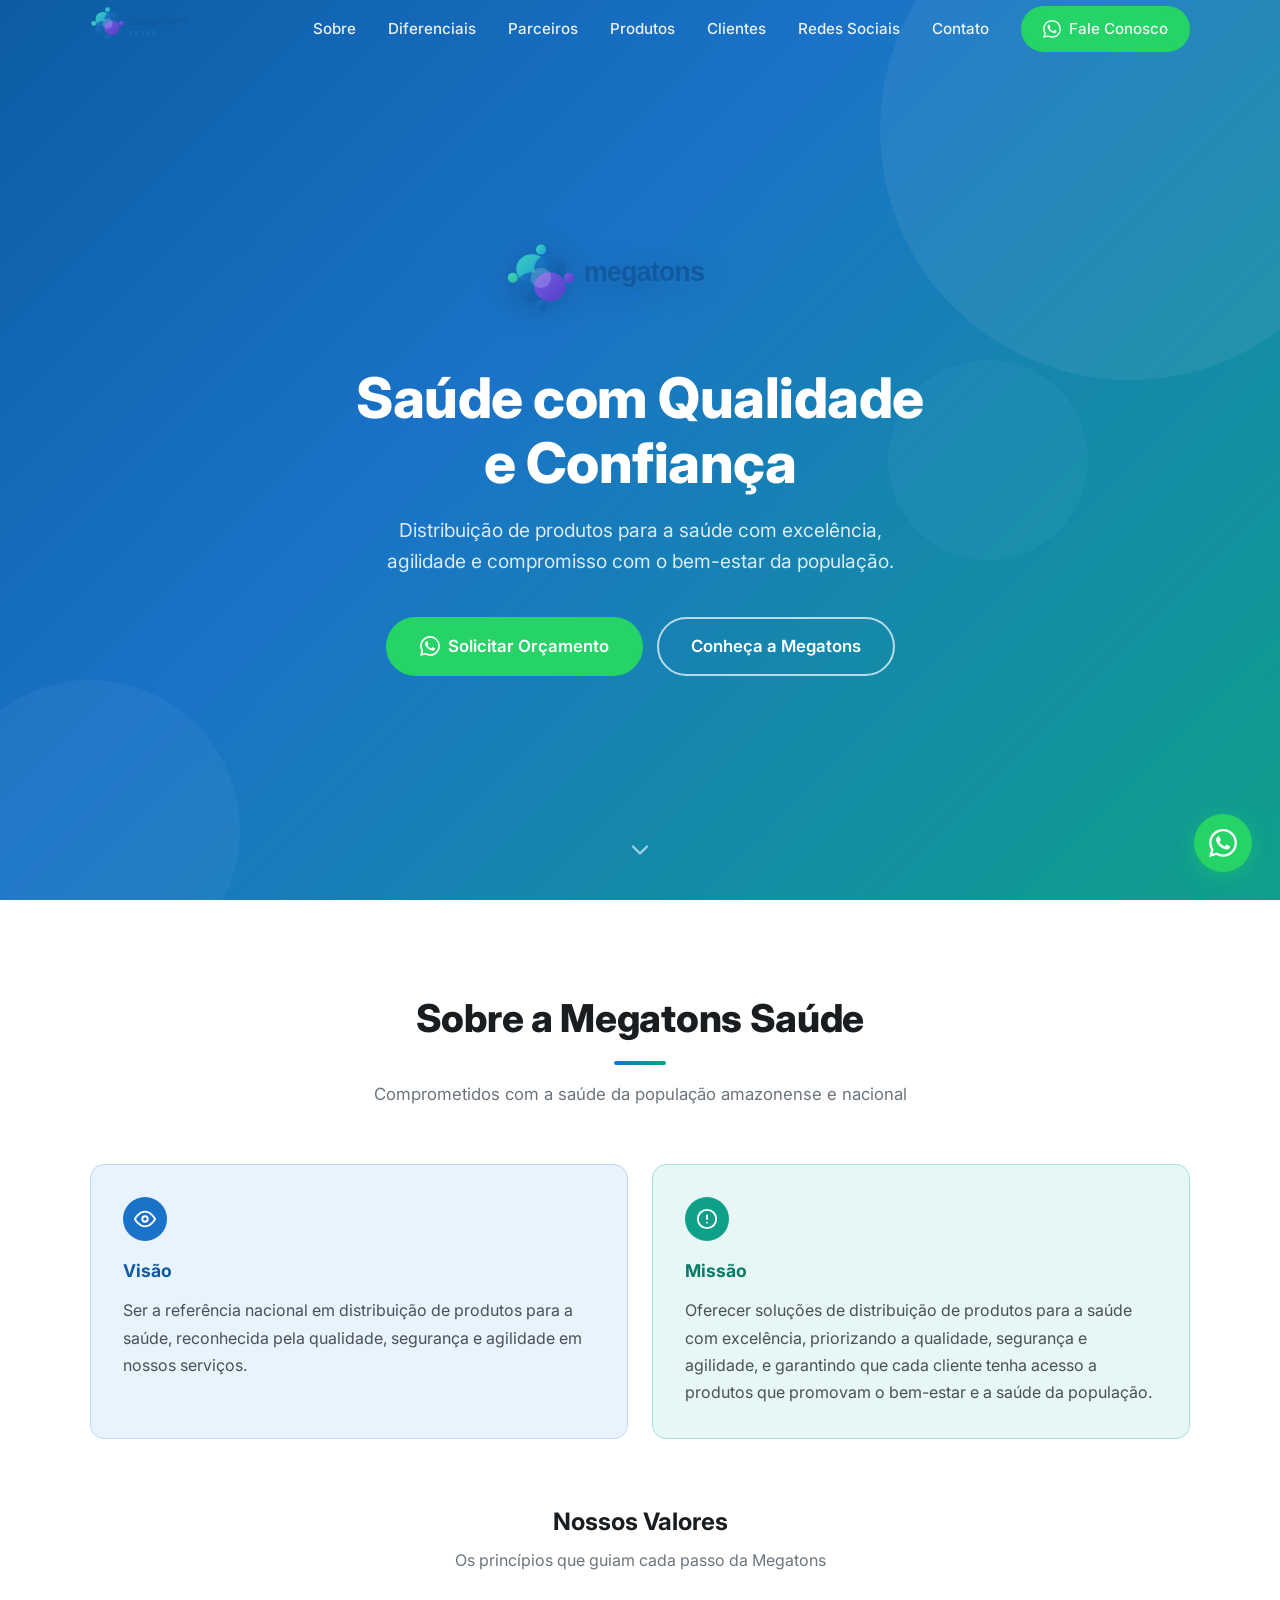
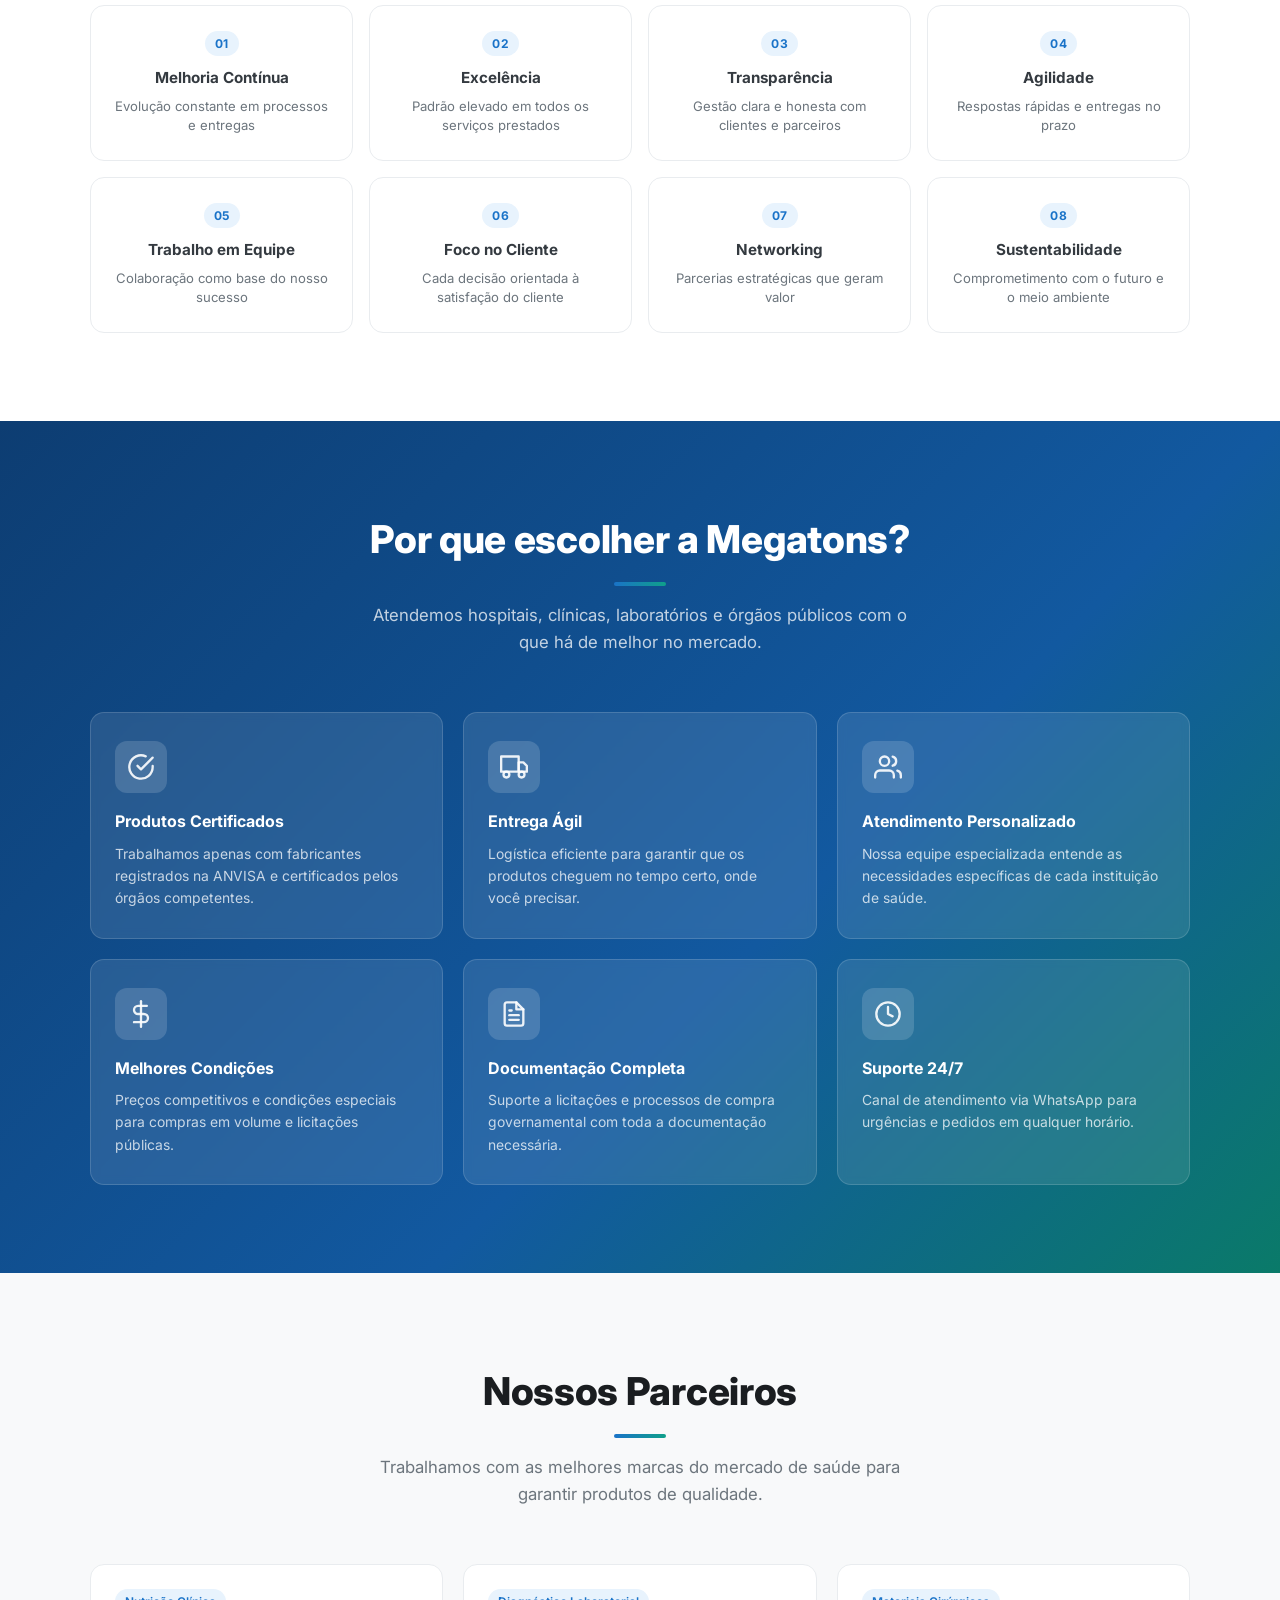
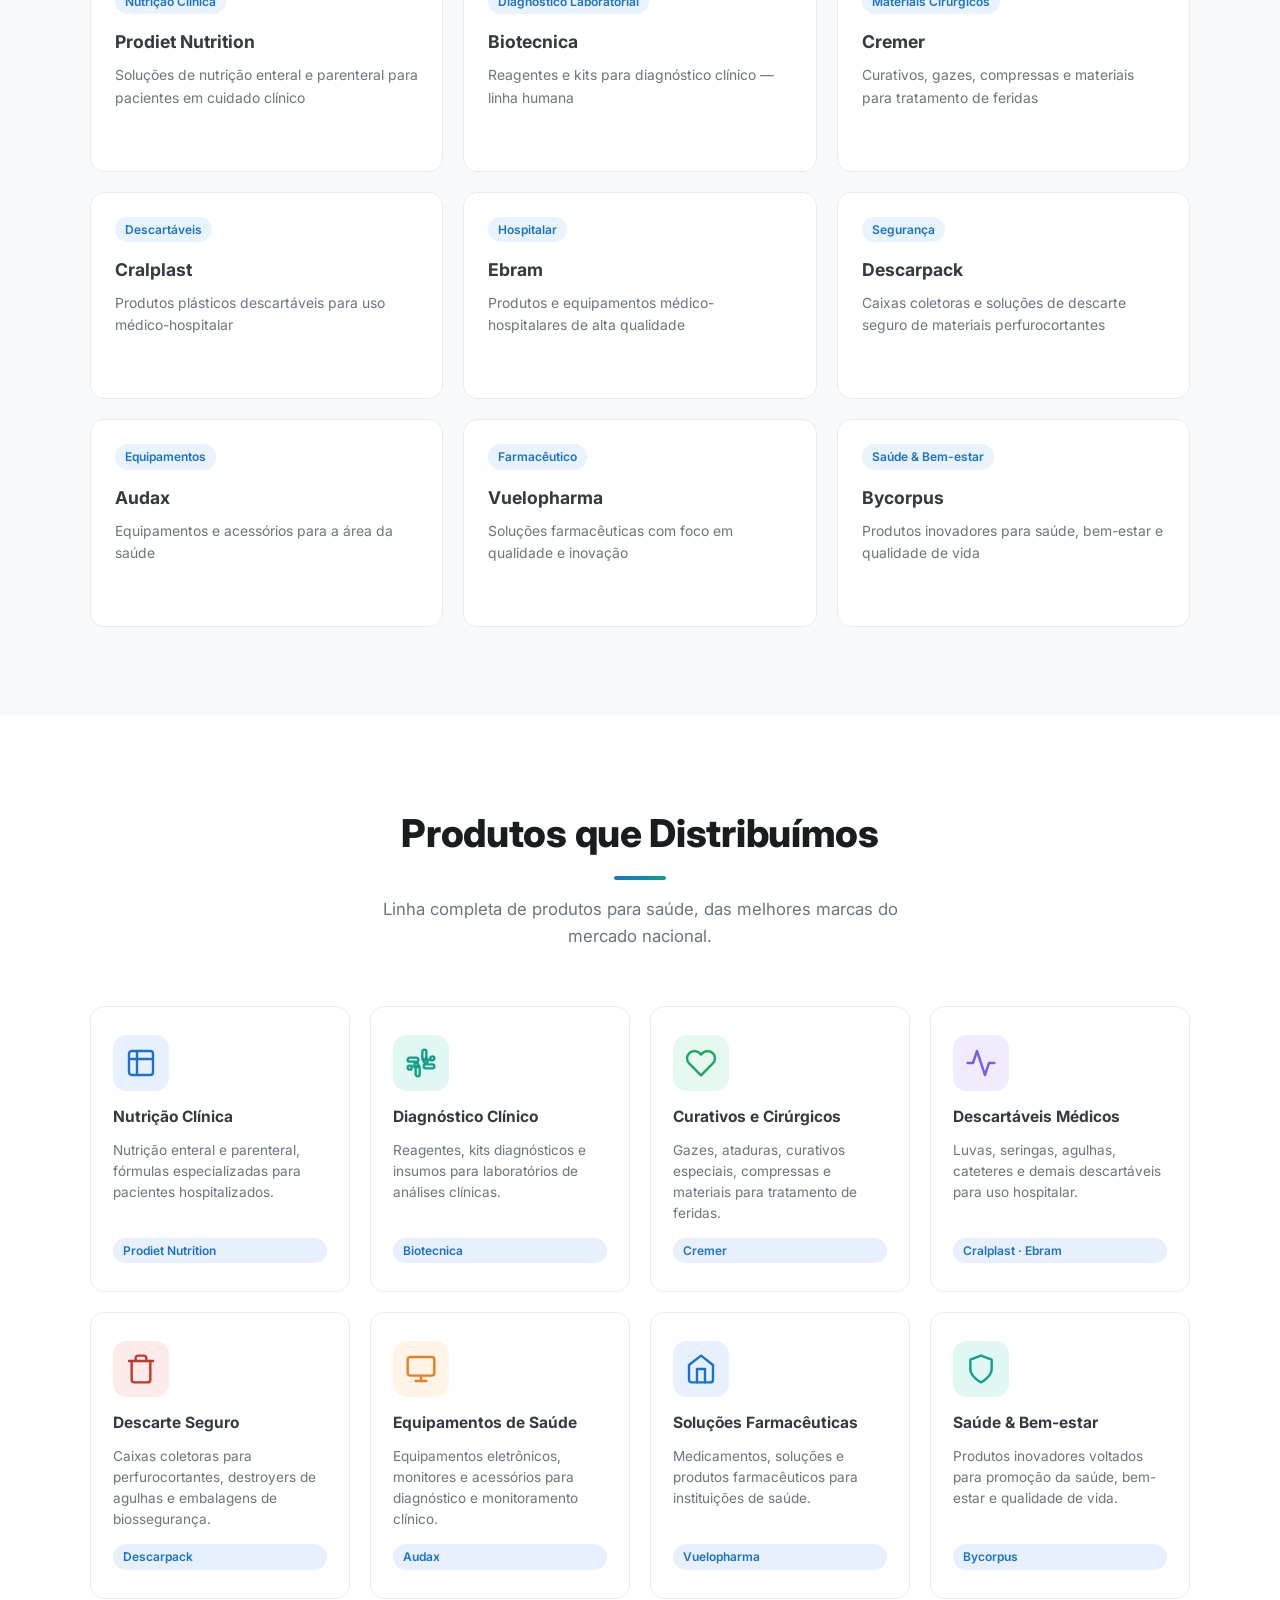
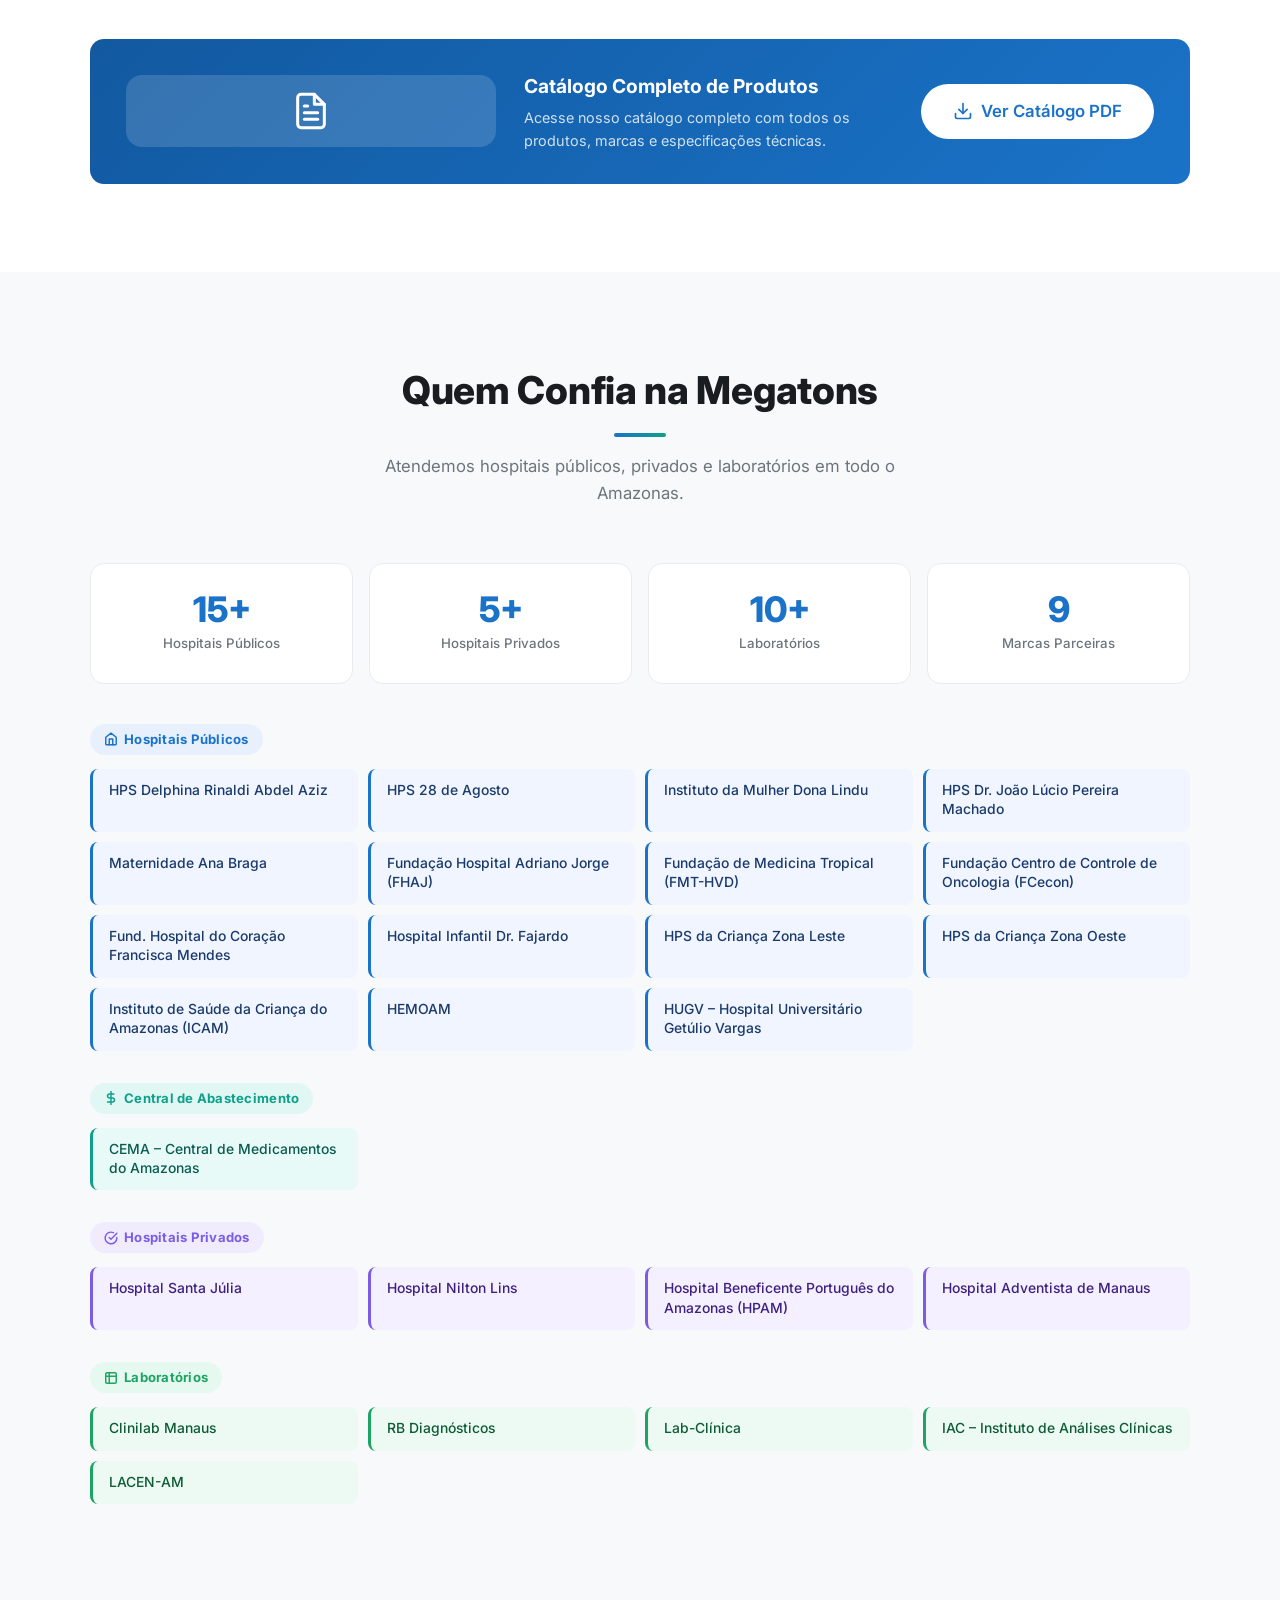
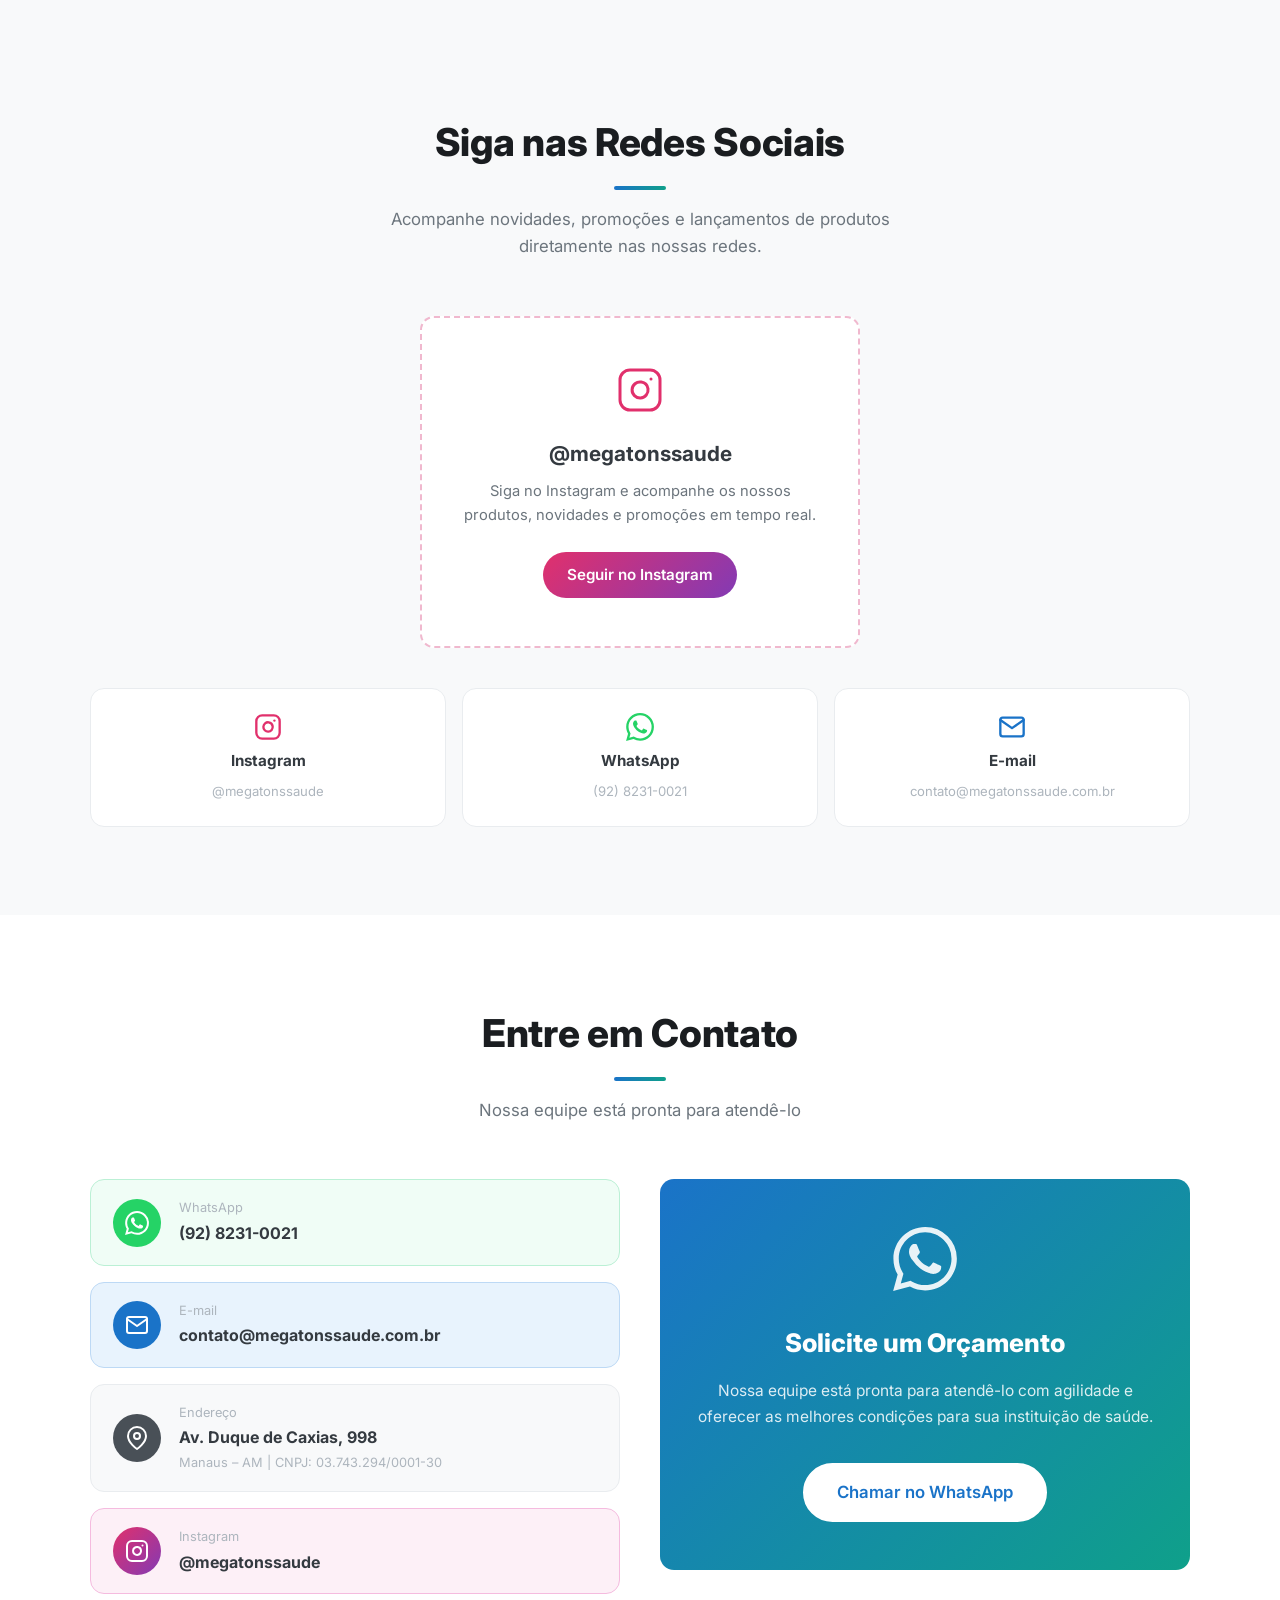
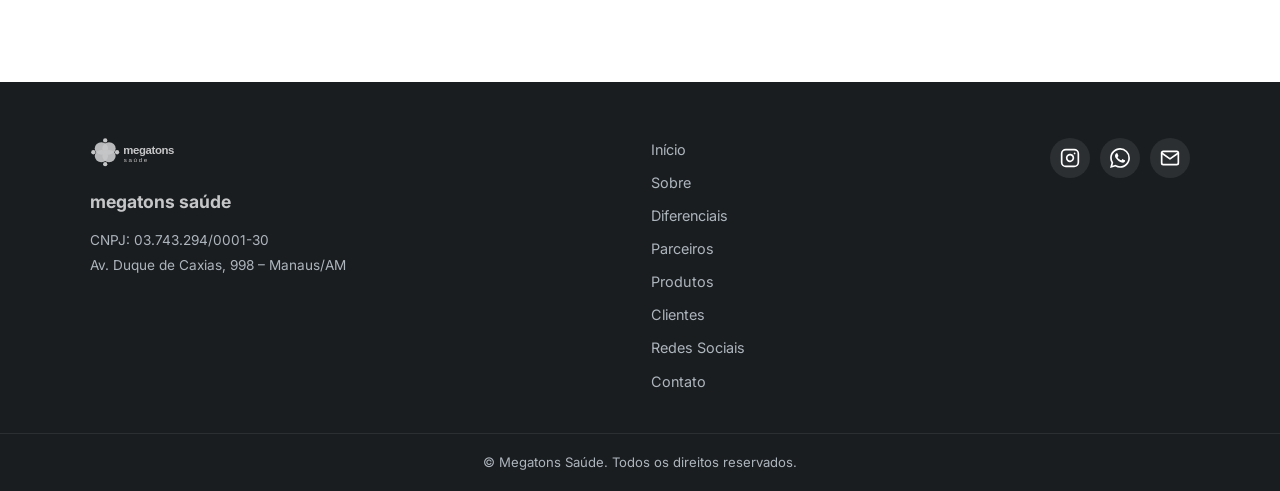
==== index.html @ 55bf7434 "Adiciona seções Produtos e Clientes com CSS e links de navegação - Seção Produtos: 8 cards de catego" ====
<!DOCTYPE html>
<html lang="pt-BR">
<head>
  <meta charset="UTF-8" />
  <meta name="viewport" content="width=device-width, initial-scale=1.0" />
  <meta name="description" content="Megatons Saúde - Referência em distribuição de produtos para a saúde em Manaus/AM. Qualidade, segurança e agilidade." />
  <!-- Open Graph (WhatsApp, Facebook, LinkedIn) -->
  <meta property="og:type" content="website" />
  <meta property="og:url" content="https://megatonssaude.com.br/" />
  <meta property="og:title" content="Megatons Saúde | Distribuição de Produtos para Saúde" />
  <meta property="og:description" content="Referência em distribuição de produtos para a saúde em Manaus/AM. Qualidade, segurança e agilidade. Fale conosco no WhatsApp!" />
  <meta property="og:image" content="https://megatonssaude.com.br/assets/logo.svg" />
  <!-- Twitter Card -->
  <meta name="twitter:card" content="summary_large_image" />
  <meta name="twitter:title" content="Megatons Saúde" />
  <meta name="twitter:description" content="Distribuição de produtos para a saúde com excelência e agilidade." />
  <title>Megatons Saúde | Distribuição de Produtos para Saúde</title>
  <link rel="icon" type="image/png" href="assets/logo.svg" />
  <link rel="stylesheet" href="styles.css" />
  <link rel="preconnect" href="https://fonts.googleapis.com" />
  <link rel="preconnect" href="https://fonts.gstatic.com" crossorigin />
  <link href="https://fonts.googleapis.com/css2?family=Inter:wght@400;500;600;700;800&display=swap" rel="stylesheet" />
</head>
<body>

  <!-- ===== NAVBAR ===== -->
  <header class="navbar" id="navbar">
    <div class="container navbar__inner">
      <a href="#hero" class="navbar__logo">
        <img src="assets/logo.svg" alt="Megatons Saúde" class="navbar__logo-img" />
        <span class="navbar__logo-fallback">megatons <span>saúde</span></span>
      </a>

      <nav class="navbar__links" id="navLinks">
        <a href="#sobre">Sobre</a>
        <a href="#diferenciais">Diferenciais</a>
        <a href="#parceiros">Parceiros</a>
        <a href="#produtos">Produtos</a>
        <a href="#clientes">Clientes</a>
        <a href="#redes">Redes Sociais</a>
        <a href="#contato">Contato</a>
        <a href="https://wa.me/559282310021?text=Ol%C3%A1%21+Gostaria+de+saber+mais+sobre+os+produtos+da+Megatons+Sa%C3%BAde." target="_blank" rel="noopener noreferrer" class="btn btn--whatsapp navbar__cta">
          <svg xmlns="http://www.w3.org/2000/svg" width="18" height="18" viewBox="0 0 24 24" fill="currentColor"><path d="M17.472 14.382c-.297-.149-1.758-.867-2.03-.967-.273-.099-.471-.148-.67.15-.197.297-.767.966-.94 1.164-.173.199-.347.223-.644.075-.297-.15-1.255-.463-2.39-1.475-.883-.788-1.48-1.761-1.653-2.059-.173-.297-.018-.458.13-.606.134-.133.298-.347.446-.52.149-.174.198-.298.298-.497.099-.198.05-.371-.025-.52-.075-.149-.669-1.612-.916-2.207-.242-.579-.487-.5-.669-.51-.173-.008-.371-.01-.57-.01-.198 0-.52.074-.792.372-.272.297-1.04 1.016-1.04 2.479 0 1.462 1.065 2.875 1.213 3.074.149.198 2.096 3.2 5.077 4.487.709.306 1.262.489 1.694.625.712.227 1.36.195 1.871.118.571-.085 1.758-.719 2.006-1.413.248-.694.248-1.289.173-1.413-.074-.124-.272-.198-.57-.347m-5.421 7.403h-.004a9.87 9.87 0 01-5.031-1.378l-.361-.214-3.741.982.998-3.648-.235-.374a9.86 9.86 0 01-1.51-5.26c.001-5.45 4.436-9.884 9.888-9.884 2.64 0 5.122 1.03 6.988 2.898a9.825 9.825 0 012.893 6.994c-.003 5.45-4.437 9.884-9.885 9.884m8.413-18.297A11.815 11.815 0 0012.05 0C5.495 0 .16 5.335.157 11.892c0 2.096.547 4.142 1.588 5.945L.057 24l6.305-1.654a11.882 11.882 0 005.683 1.448h.005c6.554 0 11.89-5.335 11.893-11.893a11.821 11.821 0 00-3.48-8.413z"/></svg>
          Fale Conosco
        </a>
      </nav>

      <button class="navbar__hamburger" id="hamburger" aria-label="Abrir menu">
        <span></span><span></span><span></span>
      </button>
    </div>
  </header>

  <!-- ===== HERO ===== -->
  <section class="hero" id="hero">
    <div class="hero__bg-circles" aria-hidden="true">
      <div class="circle circle--1"></div>
      <div class="circle circle--2"></div>
      <div class="circle circle--3"></div>
    </div>
    <div class="container hero__content">
      <img src="assets/logo.svg" alt="Megatons Saúde" class="hero__logo" />
      <h1 class="hero__title">Saúde com Qualidade<br />e Confiança</h1>
      <p class="hero__subtitle">
        Distribuição de produtos para a saúde com excelência, agilidade e compromisso com o bem-estar da população.
      </p>
      <div class="hero__actions">
        <a href="https://wa.me/559282310021?text=Ol%C3%A1%21+Gostaria+de+solicitar+um+or%C3%A7amento." target="_blank" rel="noopener noreferrer" class="btn btn--whatsapp btn--lg">
          <svg xmlns="http://www.w3.org/2000/svg" width="20" height="20" viewBox="0 0 24 24" fill="currentColor"><path d="M17.472 14.382c-.297-.149-1.758-.867-2.03-.967-.273-.099-.471-.148-.67.15-.197.297-.767.966-.94 1.164-.173.199-.347.223-.644.075-.297-.15-1.255-.463-2.39-1.475-.883-.788-1.48-1.761-1.653-2.059-.173-.297-.018-.458.13-.606.134-.133.298-.347.446-.52.149-.174.198-.298.298-.497.099-.198.05-.371-.025-.52-.075-.149-.669-1.612-.916-2.207-.242-.579-.487-.5-.669-.51-.173-.008-.371-.01-.57-.01-.198 0-.52.074-.792.372-.272.297-1.04 1.016-1.04 2.479 0 1.462 1.065 2.875 1.213 3.074.149.198 2.096 3.2 5.077 4.487.709.306 1.262.489 1.694.625.712.227 1.36.195 1.871.118.571-.085 1.758-.719 2.006-1.413.248-.694.248-1.289.173-1.413-.074-.124-.272-.198-.57-.347m-5.421 7.403h-.004a9.87 9.87 0 01-5.031-1.378l-.361-.214-3.741.982.998-3.648-.235-.374a9.86 9.86 0 01-1.51-5.26c.001-5.45 4.436-9.884 9.888-9.884 2.64 0 5.122 1.03 6.988 2.898a9.825 9.825 0 012.893 6.994c-.003 5.45-4.437 9.884-9.885 9.884m8.413-18.297A11.815 11.815 0 0012.05 0C5.495 0 .16 5.335.157 11.892c0 2.096.547 4.142 1.588 5.945L.057 24l6.305-1.654a11.882 11.882 0 005.683 1.448h.005c6.554 0 11.89-5.335 11.893-11.893a11.821 11.821 0 00-3.48-8.413z"/></svg>
          Solicitar Orçamento
        </a>
        <a href="#sobre" class="btn btn--outline btn--lg">Conheça a Megatons</a>
      </div>
    </div>
    <a href="#sobre" class="hero__scroll" aria-label="Rolar para baixo">
      <svg xmlns="http://www.w3.org/2000/svg" width="28" height="28" viewBox="0 0 24 24" fill="none" stroke="currentColor" stroke-width="2" stroke-linecap="round" stroke-linejoin="round"><polyline points="6 9 12 15 18 9"></polyline></svg>
    </a>
  </section>

  <!-- ===== SOBRE ===== -->
  <section class="section section--white" id="sobre">
    <div class="container">
      <div class="section__header">
        <h2 class="section__title">Sobre a Megatons Saúde</h2>
        <div class="section__divider"></div>
        <p class="section__subtitle">Comprometidos com a saúde da população amazonense e nacional</p>
      </div>

      <!-- Visão + Missão -->
      <div class="cards-2col">
        <div class="card card--blue">
          <div class="card__icon-wrap card__icon-wrap--blue">
            <svg xmlns="http://www.w3.org/2000/svg" width="22" height="22" viewBox="0 0 24 24" fill="none" stroke="currentColor" stroke-width="2" stroke-linecap="round" stroke-linejoin="round"><path d="M1 12s4-8 11-8 11 8 11 8-4 8-11 8-11-8-11-8z"></path><circle cx="12" cy="12" r="3"></circle></svg>
          </div>
          <h3 class="card__label">Visão</h3>
          <p>Ser a referência nacional em distribuição de produtos para a saúde, reconhecida pela qualidade, segurança e agilidade em nossos serviços.</p>
        </div>

        <div class="card card--teal">
          <div class="card__icon-wrap card__icon-wrap--teal">
            <svg xmlns="http://www.w3.org/2000/svg" width="22" height="22" viewBox="0 0 24 24" fill="none" stroke="currentColor" stroke-width="2" stroke-linecap="round" stroke-linejoin="round"><circle cx="12" cy="12" r="10"></circle><line x1="12" y1="8" x2="12" y2="12"></line><line x1="12" y1="16" x2="12.01" y2="16"></line></svg>
          </div>
          <h3 class="card__label">Missão</h3>
          <p>Oferecer soluções de distribuição de produtos para a saúde com excelência, priorizando a qualidade, segurança e agilidade, e garantindo que cada cliente tenha acesso a produtos que promovam o bem-estar e a saúde da população.</p>
        </div>
      </div>

      <!-- Valores -->
      <div class="section__sub-header">
        <h3>Nossos Valores</h3>
        <p>Os princípios que guiam cada passo da Megatons</p>
      </div>
      <div class="values-grid">
        <div class="value-card">
          <div class="value-card__num">01</div>
          <h4>Melhoria Contínua</h4>
          <p>Evolução constante em processos e entregas</p>
        </div>
        <div class="value-card">
          <div class="value-card__num">02</div>
          <h4>Excelência</h4>
          <p>Padrão elevado em todos os serviços prestados</p>
        </div>
        <div class="value-card">
          <div class="value-card__num">03</div>
          <h4>Transparência</h4>
          <p>Gestão clara e honesta com clientes e parceiros</p>
        </div>
        <div class="value-card">
          <div class="value-card__num">04</div>
          <h4>Agilidade</h4>
          <p>Respostas rápidas e entregas no prazo</p>
        </div>
        <div class="value-card">
          <div class="value-card__num">05</div>
          <h4>Trabalho em Equipe</h4>
          <p>Colaboração como base do nosso sucesso</p>
        </div>
        <div class="value-card">
          <div class="value-card__num">06</div>
          <h4>Foco no Cliente</h4>
          <p>Cada decisão orientada à satisfação do cliente</p>
        </div>
        <div class="value-card">
          <div class="value-card__num">07</div>
          <h4>Networking</h4>
          <p>Parcerias estratégicas que geram valor</p>
        </div>
        <div class="value-card">
          <div class="value-card__num">08</div>
          <h4>Sustentabilidade</h4>
          <p>Comprometimento com o futuro e o meio ambiente</p>
        </div>
      </div>
    </div>
  </section>

  <!-- ===== POR QUE MEGATONS ===== -->
  <section class="section section--dark-blue" id="diferenciais">
    <div class="container">
      <div class="section__header section__header--light">
        <h2 class="section__title">Por que escolher a Megatons?</h2>
        <div class="section__divider"></div>
        <p class="section__subtitle section__subtitle--light">Atendemos hospitais, clínicas, laboratórios e órgãos públicos com o que há de melhor no mercado.</p>
      </div>
      <div class="benefits-grid">
        <div class="benefit-card">
          <div class="benefit-card__icon">
            <svg xmlns="http://www.w3.org/2000/svg" width="28" height="28" viewBox="0 0 24 24" fill="none" stroke="currentColor" stroke-width="2" stroke-linecap="round" stroke-linejoin="round"><path d="M22 11.08V12a10 10 0 1 1-5.93-9.14"></path><polyline points="22 4 12 14.01 9 11.01"></polyline></svg>
          </div>
          <h3>Produtos Certificados</h3>
          <p>Trabalhamos apenas com fabricantes registrados na ANVISA e certificados pelos órgãos competentes.</p>
        </div>
        <div class="benefit-card">
          <div class="benefit-card__icon">
            <svg xmlns="http://www.w3.org/2000/svg" width="28" height="28" viewBox="0 0 24 24" fill="none" stroke="currentColor" stroke-width="2" stroke-linecap="round" stroke-linejoin="round"><rect x="1" y="3" width="15" height="13"></rect><polygon points="16 8 20 8 23 11 23 16 16 16 16 8"></polygon><circle cx="5.5" cy="18.5" r="2.5"></circle><circle cx="18.5" cy="18.5" r="2.5"></circle></svg>
          </div>
          <h3>Entrega Ágil</h3>
          <p>Logística eficiente para garantir que os produtos cheguem no tempo certo, onde você precisar.</p>
        </div>
        <div class="benefit-card">
          <div class="benefit-card__icon">
            <svg xmlns="http://www.w3.org/2000/svg" width="28" height="28" viewBox="0 0 24 24" fill="none" stroke="currentColor" stroke-width="2" stroke-linecap="round" stroke-linejoin="round"><path d="M17 21v-2a4 4 0 0 0-4-4H5a4 4 0 0 0-4 4v2"></path><circle cx="9" cy="7" r="4"></circle><path d="M23 21v-2a4 4 0 0 0-3-3.87"></path><path d="M16 3.13a4 4 0 0 1 0 7.75"></path></svg>
          </div>
          <h3>Atendimento Personalizado</h3>
          <p>Nossa equipe especializada entende as necessidades específicas de cada instituição de saúde.</p>
        </div>
        <div class="benefit-card">
          <div class="benefit-card__icon">
            <svg xmlns="http://www.w3.org/2000/svg" width="28" height="28" viewBox="0 0 24 24" fill="none" stroke="currentColor" stroke-width="2" stroke-linecap="round" stroke-linejoin="round"><line x1="12" y1="1" x2="12" y2="23"></line><path d="M17 5H9.5a3.5 3.5 0 0 0 0 7h5a3.5 3.5 0 0 1 0 7H6"></path></svg>
          </div>
          <h3>Melhores Condições</h3>
          <p>Preços competitivos e condições especiais para compras em volume e licitações públicas.</p>
        </div>
        <div class="benefit-card">
          <div class="benefit-card__icon">
            <svg xmlns="http://www.w3.org/2000/svg" width="28" height="28" viewBox="0 0 24 24" fill="none" stroke="currentColor" stroke-width="2" stroke-linecap="round" stroke-linejoin="round"><path d="M14 2H6a2 2 0 0 0-2 2v16a2 2 0 0 0 2 2h12a2 2 0 0 0 2-2V8z"></path><polyline points="14 2 14 8 20 8"></polyline><line x1="16" y1="13" x2="8" y2="13"></line><line x1="16" y1="17" x2="8" y2="17"></line><polyline points="10 9 9 9 8 9"></polyline></svg>
          </div>
          <h3>Documentação Completa</h3>
          <p>Suporte a licitações e processos de compra governamental com toda a documentação necessária.</p>
        </div>
        <div class="benefit-card">
          <div class="benefit-card__icon">
            <svg xmlns="http://www.w3.org/2000/svg" width="28" height="28" viewBox="0 0 24 24" fill="none" stroke="currentColor" stroke-width="2" stroke-linecap="round" stroke-linejoin="round"><circle cx="12" cy="12" r="10"></circle><polyline points="12 6 12 12 16 14"></polyline></svg>
          </div>
          <h3>Suporte 24/7</h3>
          <p>Canal de atendimento via WhatsApp para urgências e pedidos em qualquer horário.</p>
        </div>
      </div>
    </div>
  </section>

  <!-- ===== PARCEIROS ===== -->
  <section class="section section--gray" id="parceiros">
    <div class="container">
      <div class="section__header">
        <h2 class="section__title">Nossos Parceiros</h2>
        <div class="section__divider"></div>
        <p class="section__subtitle">Trabalhamos com as melhores marcas do mercado de saúde para garantir produtos de qualidade.</p>
      </div>

      <div class="partners-grid">

        <a href="https://prodietnutrition.com/" target="_blank" rel="noopener noreferrer" class="partner-card">
          <span class="partner-card__tag">Nutrição Clínica</span>
          <h3 class="partner-card__name">Prodiet Nutrition</h3>
          <p class="partner-card__desc">Soluções de nutrição enteral e parenteral para pacientes em cuidado clínico</p>
          <span class="partner-card__link">Ver site &rarr;</span>
        </a>

        <a href="https://biotecnica.ind.br/produtos/linha-humana/" target="_blank" rel="noopener noreferrer" class="partner-card">
          <span class="partner-card__tag">Diagnóstico Laboratorial</span>
          <h3 class="partner-card__name">Biotecnica</h3>
          <p class="partner-card__desc">Reagentes e kits para diagnóstico clínico — linha humana</p>
          <span class="partner-card__link">Ver site &rarr;</span>
        </a>

        <a href="https://cremer.net.br/" target="_blank" rel="noopener noreferrer" class="partner-card">
          <span class="partner-card__tag">Materiais Cirúrgicos</span>
          <h3 class="partner-card__name">Cremer</h3>
          <p class="partner-card__desc">Curativos, gazes, compressas e materiais para tratamento de feridas</p>
          <span class="partner-card__link">Ver site &rarr;</span>
        </a>

        <a href="https://www.cralplast.com.br/" target="_blank" rel="noopener noreferrer" class="partner-card">
          <span class="partner-card__tag">Descartáveis</span>
          <h3 class="partner-card__name">Cralplast</h3>
          <p class="partner-card__desc">Produtos plásticos descartáveis para uso médico-hospitalar</p>
          <span class="partner-card__link">Ver site &rarr;</span>
        </a>

        <a href="https://ebram.com/" target="_blank" rel="noopener noreferrer" class="partner-card">
          <span class="partner-card__tag">Hospitalar</span>
          <h3 class="partner-card__name">Ebram</h3>
          <p class="partner-card__desc">Produtos e equipamentos médico-hospitalares de alta qualidade</p>
          <span class="partner-card__link">Ver site &rarr;</span>
        </a>

        <a href="https://loja.descarpack.com.br/" target="_blank" rel="noopener noreferrer" class="partner-card">
          <span class="partner-card__tag">Segurança</span>
          <h3 class="partner-card__name">Descarpack</h3>
          <p class="partner-card__desc">Caixas coletoras e soluções de descarte seguro de materiais perfurocortantes</p>
          <span class="partner-card__link">Ver site &rarr;</span>
        </a>

        <a href="https://audaxco.com/" target="_blank" rel="noopener noreferrer" class="partner-card">
          <span class="partner-card__tag">Equipamentos</span>
          <h3 class="partner-card__name">Audax</h3>
          <p class="partner-card__desc">Equipamentos e acessórios para a área da saúde</p>
          <span class="partner-card__link">Ver site &rarr;</span>
        </a>

        <a href="https://www.vuelopharma.com/" target="_blank" rel="noopener noreferrer" class="partner-card">
          <span class="partner-card__tag">Farmacêutico</span>
          <h3 class="partner-card__name">Vuelopharma</h3>
          <p class="partner-card__desc">Soluções farmacêuticas com foco em qualidade e inovação</p>
          <span class="partner-card__link">Ver site &rarr;</span>
        </a>

        <a href="https://bycorpus.com.br/" target="_blank" rel="noopener noreferrer" class="partner-card">
          <span class="partner-card__tag">Saúde & Bem-estar</span>
          <h3 class="partner-card__name">Bycorpus</h3>
          <p class="partner-card__desc">Produtos inovadores para saúde, bem-estar e qualidade de vida</p>
          <span class="partner-card__link">Ver site &rarr;</span>
        </a>

      </div>
    </div>
  </section>

  <!-- ===== PRODUTOS ===== -->
  <section class="section section--white" id="produtos">
    <div class="container">
      <div class="section__header">
        <h2 class="section__title">Produtos que Distribuímos</h2>
        <div class="section__divider"></div>
        <p class="section__subtitle">Linha completa de produtos para saúde, das melhores marcas do mercado nacional.</p>
      </div>

      <div class="products-grid">

        <div class="product-card">
          <div class="product-card__icon product-card__icon--blue">
            <svg xmlns="http://www.w3.org/2000/svg" width="32" height="32" viewBox="0 0 24 24" fill="none" stroke="currentColor" stroke-width="1.8" stroke-linecap="round" stroke-linejoin="round"><path d="M9 3H5a2 2 0 0 0-2 2v4m6-6h10a2 2 0 0 1 2 2v4M9 3v18m0 0h10a2 2 0 0 0 2-2V9M9 21H5a2 2 0 0 1-2-2V9m0 0h18"></path></svg>
          </div>
          <h3>Nutrição Clínica</h3>
          <p>Nutrição enteral e parenteral, fórmulas especializadas para pacientes hospitalizados.</p>
          <span class="product-card__brand">Prodiet Nutrition</span>
        </div>

        <div class="product-card">
          <div class="product-card__icon product-card__icon--teal">
            <svg xmlns="http://www.w3.org/2000/svg" width="32" height="32" viewBox="0 0 24 24" fill="none" stroke="currentColor" stroke-width="1.8" stroke-linecap="round" stroke-linejoin="round"><path d="M14.5 10c-.83 0-1.5-.67-1.5-1.5v-5c0-.83.67-1.5 1.5-1.5s1.5.67 1.5 1.5v5c0 .83-.67 1.5-1.5 1.5z"></path><path d="M20.5 10H19V8.5c0-.83.67-1.5 1.5-1.5s1.5.67 1.5 1.5-.67 1.5-1.5 1.5z"></path><path d="M9.5 14c.83 0 1.5.67 1.5 1.5v5c0 .83-.67 1.5-1.5 1.5S8 21.33 8 20.5v-5c0-.83.67-1.5 1.5-1.5z"></path><path d="M3.5 14H5v1.5c0 .83-.67 1.5-1.5 1.5S2 16.33 2 15.5 2.67 14 3.5 14z"></path><path d="M14 14.5c0-.83.67-1.5 1.5-1.5h5c.83 0 1.5.67 1.5 1.5s-.67 1.5-1.5 1.5h-5c-.83 0-1.5-.67-1.5-1.5z"></path><path d="M15.5 9H17v1.5c0 .83-.67 1.5-1.5 1.5S14 11.33 14 10.5V9h1.5z"></path><path d="M10 9.5C10 8.67 9.33 8 8.5 8h-5C2.67 8 2 8.67 2 9.5S2.67 11 3.5 11h5c.83 0 1.5-.67 1.5-1.5z"></path><path d="M8.5 15H7v-1.5c0-.83.67-1.5 1.5-1.5S10 12.67 10 13.5V15H8.5z"></path></svg>
          </div>
          <h3>Diagnóstico Clínico</h3>
          <p>Reagentes, kits diagnósticos e insumos para laboratórios de análises clínicas.</p>
          <span class="product-card__brand">Biotecnica</span>
        </div>

        <div class="product-card">
          <div class="product-card__icon product-card__icon--green">
            <svg xmlns="http://www.w3.org/2000/svg" width="32" height="32" viewBox="0 0 24 24" fill="none" stroke="currentColor" stroke-width="1.8" stroke-linecap="round" stroke-linejoin="round"><path d="M20.84 4.61a5.5 5.5 0 0 0-7.78 0L12 5.67l-1.06-1.06a5.5 5.5 0 0 0-7.78 7.78l1.06 1.06L12 21.23l7.78-7.78 1.06-1.06a5.5 5.5 0 0 0 0-7.78z"></path></svg>
          </div>
          <h3>Curativos e Cirúrgicos</h3>
          <p>Gazes, ataduras, curativos especiais, compressas e materiais para tratamento de feridas.</p>
          <span class="product-card__brand">Cremer</span>
        </div>

        <div class="product-card">
          <div class="product-card__icon product-card__icon--purple">
            <svg xmlns="http://www.w3.org/2000/svg" width="32" height="32" viewBox="0 0 24 24" fill="none" stroke="currentColor" stroke-width="1.8" stroke-linecap="round" stroke-linejoin="round"><polyline points="22 12 18 12 15 21 9 3 6 12 2 12"></polyline></svg>
          </div>
          <h3>Descartáveis Médicos</h3>
          <p>Luvas, seringas, agulhas, cateteres e demais descartáveis para uso hospitalar.</p>
          <span class="product-card__brand">Cralplast · Ebram</span>
        </div>

        <div class="product-card">
          <div class="product-card__icon product-card__icon--red">
            <svg xmlns="http://www.w3.org/2000/svg" width="32" height="32" viewBox="0 0 24 24" fill="none" stroke="currentColor" stroke-width="1.8" stroke-linecap="round" stroke-linejoin="round"><polyline points="3 6 5 6 21 6"></polyline><path d="M19 6v14a2 2 0 0 1-2 2H7a2 2 0 0 1-2-2V6m3 0V4a2 2 0 0 1 2-2h4a2 2 0 0 1 2 2v2"></path></svg>
          </div>
          <h3>Descarte Seguro</h3>
          <p>Caixas coletoras para perfurocortantes, destroyers de agulhas e embalagens de biossegurança.</p>
          <span class="product-card__brand">Descarpack</span>
        </div>

        <div class="product-card">
          <div class="product-card__icon product-card__icon--orange">
            <svg xmlns="http://www.w3.org/2000/svg" width="32" height="32" viewBox="0 0 24 24" fill="none" stroke="currentColor" stroke-width="1.8" stroke-linecap="round" stroke-linejoin="round"><rect x="2" y="3" width="20" height="14" rx="2" ry="2"></rect><line x1="8" y1="21" x2="16" y2="21"></line><line x1="12" y1="17" x2="12" y2="21"></line></svg>
          </div>
          <h3>Equipamentos de Saúde</h3>
          <p>Equipamentos eletrônicos, monitores e acessórios para diagnóstico e monitoramento clínico.</p>
          <span class="product-card__brand">Audax</span>
        </div>

        <div class="product-card">
          <div class="product-card__icon product-card__icon--blue">
            <svg xmlns="http://www.w3.org/2000/svg" width="32" height="32" viewBox="0 0 24 24" fill="none" stroke="currentColor" stroke-width="1.8" stroke-linecap="round" stroke-linejoin="round"><path d="M3 9l9-7 9 7v11a2 2 0 0 1-2 2H5a2 2 0 0 1-2-2z"></path><polyline points="9 22 9 12 15 12 15 22"></polyline></svg>
          </div>
          <h3>Soluções Farmacêuticas</h3>
          <p>Medicamentos, soluções e produtos farmacêuticos para instituições de saúde.</p>
          <span class="product-card__brand">Vuelopharma</span>
        </div>

        <div class="product-card">
          <div class="product-card__icon product-card__icon--teal">
            <svg xmlns="http://www.w3.org/2000/svg" width="32" height="32" viewBox="0 0 24 24" fill="none" stroke="currentColor" stroke-width="1.8" stroke-linecap="round" stroke-linejoin="round"><path d="M12 22s8-4 8-10V5l-8-3-8 3v7c0 6 8 10 8 10z"></path></svg>
          </div>
          <h3>Saúde & Bem-estar</h3>
          <p>Produtos inovadores voltados para promoção da saúde, bem-estar e qualidade de vida.</p>
          <span class="product-card__brand">Bycorpus</span>
        </div>

      </div>

      <!-- Catálogo CTA -->
      <div class="catalog-cta">
        <div class="catalog-cta__icon">
          <svg xmlns="http://www.w3.org/2000/svg" width="40" height="40" viewBox="0 0 24 24" fill="none" stroke="currentColor" stroke-width="1.8" stroke-linecap="round" stroke-linejoin="round"><path d="M14 2H6a2 2 0 0 0-2 2v16a2 2 0 0 0 2 2h12a2 2 0 0 0 2-2V8z"></path><polyline points="14 2 14 8 20 8"></polyline><line x1="16" y1="13" x2="8" y2="13"></line><line x1="16" y1="17" x2="8" y2="17"></line><polyline points="10 9 9 9 8 9"></polyline></svg>
        </div>
        <div>
          <h3>Catálogo Completo de Produtos</h3>
          <p>Acesse nosso catálogo completo com todos os produtos, marcas e especificações técnicas.</p>
        </div>
        <a href="https://acrobat.adobe.com/id/urn:aaid:sc:US:a1ccc17c-fd8b-43f8-8233-6bcea9021d9c" target="_blank" rel="noopener noreferrer" class="btn btn--blue btn--lg">
          <svg xmlns="http://www.w3.org/2000/svg" width="20" height="20" viewBox="0 0 24 24" fill="none" stroke="currentColor" stroke-width="2" stroke-linecap="round" stroke-linejoin="round"><path d="M21 15v4a2 2 0 0 1-2 2H5a2 2 0 0 1-2-2v-4"></path><polyline points="7 10 12 15 17 10"></polyline><line x1="12" y1="15" x2="12" y2="3"></line></svg>
          Ver Catálogo PDF
        </a>
      </div>
    </div>
  </section>

  <!-- ===== CLIENTES ===== -->
  <section class="section section--gray" id="clientes">
    <div class="container">
      <div class="section__header">
        <h2 class="section__title">Quem Confia na Megatons</h2>
        <div class="section__divider"></div>
        <p class="section__subtitle">Atendemos hospitais públicos, privados e laboratórios em todo o Amazonas.</p>
      </div>

      <!-- Estatísticas -->
      <div class="stats-row">
        <div class="stat-card">
          <span class="stat-card__num">15+</span>
          <span class="stat-card__label">Hospitais Públicos</span>
        </div>
        <div class="stat-card">
          <span class="stat-card__num">5+</span>
          <span class="stat-card__label">Hospitais Privados</span>
        </div>
        <div class="stat-card">
          <span class="stat-card__num">10+</span>
          <span class="stat-card__label">Laboratórios</span>
        </div>
        <div class="stat-card">
          <span class="stat-card__num">9</span>
          <span class="stat-card__label">Marcas Parceiras</span>
        </div>
      </div>

      <!-- Hospitais Públicos -->
      <div class="clients-group">
        <div class="clients-group__header">
          <span class="clients-group__badge clients-group__badge--blue">
            <svg xmlns="http://www.w3.org/2000/svg" width="14" height="14" viewBox="0 0 24 24" fill="none" stroke="currentColor" stroke-width="2.5" stroke-linecap="round" stroke-linejoin="round"><path d="M3 9l9-7 9 7v11a2 2 0 0 1-2 2H5a2 2 0 0 1-2-2z"></path><polyline points="9 22 9 12 15 12 15 22"></polyline></svg>
            Hospitais Públicos
          </span>
        </div>
        <div class="clients-grid">
          <div class="client-card client-card--blue">HPS Delphina Rinaldi Abdel Aziz</div>
          <div class="client-card client-card--blue">HPS 28 de Agosto</div>
          <div class="client-card client-card--blue">Instituto da Mulher Dona Lindu</div>
          <div class="client-card client-card--blue">HPS Dr. João Lúcio Pereira Machado</div>
          <div class="client-card client-card--blue">Maternidade Ana Braga</div>
          <div class="client-card client-card--blue">Fundação Hospital Adriano Jorge (FHAJ)</div>
          <div class="client-card client-card--blue">Fundação de Medicina Tropical (FMT-HVD)</div>
          <div class="client-card client-card--blue">Fundação Centro de Controle de Oncologia (FCecon)</div>
          <div class="client-card client-card--blue">Fund. Hospital do Coração Francisca Mendes</div>
          <div class="client-card client-card--blue">Hospital Infantil Dr. Fajardo</div>
          <div class="client-card client-card--blue">HPS da Criança Zona Leste</div>
          <div class="client-card client-card--blue">HPS da Criança Zona Oeste</div>
          <div class="client-card client-card--blue">Instituto de Saúde da Criança do Amazonas (ICAM)</div>
          <div class="client-card client-card--blue">HEMOAM</div>
          <div class="client-card client-card--blue">HUGV – Hospital Universitário Getúlio Vargas</div>
        </div>
      </div>

      <!-- CEMA -->
      <div class="clients-group">
        <div class="clients-group__header">
          <span class="clients-group__badge clients-group__badge--teal">
            <svg xmlns="http://www.w3.org/2000/svg" width="14" height="14" viewBox="0 0 24 24" fill="none" stroke="currentColor" stroke-width="2.5" stroke-linecap="round" stroke-linejoin="round"><line x1="12" y1="1" x2="12" y2="23"></line><path d="M17 5H9.5a3.5 3.5 0 0 0 0 7h5a3.5 3.5 0 0 1 0 7H6"></path></svg>
            Central de Abastecimento
          </span>
        </div>
        <div class="clients-grid">
          <div class="client-card client-card--teal">CEMA – Central de Medicamentos do Amazonas</div>
        </div>
      </div>

      <!-- Hospitais Privados -->
      <div class="clients-group">
        <div class="clients-group__header">
          <span class="clients-group__badge clients-group__badge--purple">
            <svg xmlns="http://www.w3.org/2000/svg" width="14" height="14" viewBox="0 0 24 24" fill="none" stroke="currentColor" stroke-width="2.5" stroke-linecap="round" stroke-linejoin="round"><path d="M22 11.08V12a10 10 0 1 1-5.93-9.14"></path><polyline points="22 4 12 14.01 9 11.01"></polyline></svg>
            Hospitais Privados
          </span>
        </div>
        <div class="clients-grid">
          <div class="client-card client-card--purple">Hospital Santa Júlia</div>
          <div class="client-card client-card--purple">Hospital Nilton Lins</div>
          <div class="client-card client-card--purple">Hospital Beneficente Português do Amazonas (HPAM)</div>
          <div class="client-card client-card--purple">Hospital Adventista de Manaus</div>
        </div>
      </div>

      <!-- Laboratórios -->
      <div class="clients-group">
        <div class="clients-group__header">
          <span class="clients-group__badge clients-group__badge--green">
            <svg xmlns="http://www.w3.org/2000/svg" width="14" height="14" viewBox="0 0 24 24" fill="none" stroke="currentColor" stroke-width="2.5" stroke-linecap="round" stroke-linejoin="round"><path d="M9 3H5a2 2 0 0 0-2 2v4m6-6h10a2 2 0 0 1 2 2v4M9 3v18m0 0h10a2 2 0 0 0 2-2V9M9 21H5a2 2 0 0 1-2-2V9m0 0h18"></path></svg>
            Laboratórios
          </span>
        </div>
        <div class="clients-grid">
          <div class="client-card client-card--green">Clinilab Manaus</div>
          <div class="client-card client-card--green">RB Diagnósticos</div>
          <div class="client-card client-card--green">Lab-Clínica</div>
          <div class="client-card client-card--green">IAC – Instituto de Análises Clínicas</div>
          <div class="client-card client-card--green">LACEN-AM</div>
        </div>
      </div>

    </div>
  </section>

  <!-- ===== REDES SOCIAIS ===== -->
  <section class="section section--gray" id="redes">
    <div class="container">
      <div class="section__header">
        <h2 class="section__title">Siga nas Redes Sociais</h2>
        <div class="section__divider"></div>
        <p class="section__subtitle">Acompanhe novidades, promoções e lançamentos de produtos diretamente nas nossas redes.</p>
      </div>

      <!-- Instagram feed widget (Elfsight — configurar ID após cadastro em elfsight.com) -->
      <!-- INSTRUÇÕES: Acesse https://elfsight.com/instagram-feed-widget/
           Crie uma conta gratuita, adicione seu perfil @megatonssaude e substitua
           "SEU_WIDGET_ID" pelo ID fornecido. -->
      <div id="instagramFeedWidget" class="instagram-widget-wrapper">
        <!-- Cole aqui o código do widget Elfsight após configuração:
        <script src="https://static.elfsight.com/platform/platform.js" async></script>
        <div class="elfsight-app-SEU_WIDGET_ID" data-elfsight-app-lazy></div>
        -->

        <!-- PLACEHOLDER — remover quando o widget Elfsight estiver configurado -->
        <div class="instagram-placeholder">
          <div class="instagram-placeholder__inner">
            <svg xmlns="http://www.w3.org/2000/svg" width="48" height="48" viewBox="0 0 24 24" fill="none" stroke="#e1306c" stroke-width="1.5" stroke-linecap="round" stroke-linejoin="round"><rect x="2" y="2" width="20" height="20" rx="5" ry="5"></rect><path d="M16 11.37A4 4 0 1 1 12.63 8 4 4 0 0 1 16 11.37z"></path><line x1="17.5" y1="6.5" x2="17.51" y2="6.5"></line></svg>
            <h3>@megatonssaude</h3>
            <p>Siga no Instagram e acompanhe os nossos produtos, novidades e promoções em tempo real.</p>
            <a href="https://www.instagram.com/megatonssaude" target="_blank" rel="noopener noreferrer" class="btn btn--instagram">
              Seguir no Instagram
            </a>
          </div>
        </div>
      </div>

      <!-- Links redes sociais -->
      <div class="social-links-row">
        <a href="https://www.instagram.com/megatonssaude" target="_blank" rel="noopener noreferrer" class="social-link-card social-link-card--instagram">
          <svg xmlns="http://www.w3.org/2000/svg" width="28" height="28" viewBox="0 0 24 24" fill="none" stroke="currentColor" stroke-width="2" stroke-linecap="round" stroke-linejoin="round"><rect x="2" y="2" width="20" height="20" rx="5" ry="5"></rect><path d="M16 11.37A4 4 0 1 1 12.63 8 4 4 0 0 1 16 11.37z"></path><line x1="17.5" y1="6.5" x2="17.51" y2="6.5"></line></svg>
          <span class="social-link-card__name">Instagram</span>
          <span class="social-link-card__handle">@megatonssaude</span>
        </a>
        <a href="https://wa.me/559282310021" target="_blank" rel="noopener noreferrer" class="social-link-card social-link-card--whatsapp">
          <svg xmlns="http://www.w3.org/2000/svg" width="28" height="28" viewBox="0 0 24 24" fill="currentColor"><path d="M17.472 14.382c-.297-.149-1.758-.867-2.03-.967-.273-.099-.471-.148-.67.15-.197.297-.767.966-.94 1.164-.173.199-.347.223-.644.075-.297-.15-1.255-.463-2.39-1.475-.883-.788-1.48-1.761-1.653-2.059-.173-.297-.018-.458.13-.606.134-.133.298-.347.446-.52.149-.174.198-.298.298-.497.099-.198.05-.371-.025-.52-.075-.149-.669-1.612-.916-2.207-.242-.579-.487-.5-.669-.51-.173-.008-.371-.01-.57-.01-.198 0-.52.074-.792.372-.272.297-1.04 1.016-1.04 2.479 0 1.462 1.065 2.875 1.213 3.074.149.198 2.096 3.2 5.077 4.487.709.306 1.262.489 1.694.625.712.227 1.36.195 1.871.118.571-.085 1.758-.719 2.006-1.413.248-.694.248-1.289.173-1.413-.074-.124-.272-.198-.57-.347m-5.421 7.403h-.004a9.87 9.87 0 01-5.031-1.378l-.361-.214-3.741.982.998-3.648-.235-.374a9.86 9.86 0 01-1.51-5.26c.001-5.45 4.436-9.884 9.888-9.884 2.64 0 5.122 1.03 6.988 2.898a9.825 9.825 0 012.893 6.994c-.003 5.45-4.437 9.884-9.885 9.884m8.413-18.297A11.815 11.815 0 0012.05 0C5.495 0 .16 5.335.157 11.892c0 2.096.547 4.142 1.588 5.945L.057 24l6.305-1.654a11.882 11.882 0 005.683 1.448h.005c6.554 0 11.89-5.335 11.893-11.893a11.821 11.821 0 00-3.48-8.413z"/></svg>
          <span class="social-link-card__name">WhatsApp</span>
          <span class="social-link-card__handle">(92) 8231-0021</span>
        </a>
        <a href="mailto:contato@megatonssaude.com.br" class="social-link-card social-link-card--email">
          <svg xmlns="http://www.w3.org/2000/svg" width="28" height="28" viewBox="0 0 24 24" fill="none" stroke="currentColor" stroke-width="2" stroke-linecap="round" stroke-linejoin="round"><path d="M4 4h16c1.1 0 2 .9 2 2v12c0 1.1-.9 2-2 2H4c-1.1 0-2-.9-2-2V6c0-1.1.9-2 2-2z"></path><polyline points="22,6 12,13 2,6"></polyline></svg>
          <span class="social-link-card__name">E-mail</span>
          <span class="social-link-card__handle">contato@megatonssaude.com.br</span>
        </a>
      </div>
    </div>
  </section>

  <!-- ===== CONTATO ===== -->
  <section class="section section--white" id="contato">
    <div class="container">
      <div class="section__header">
        <h2 class="section__title">Entre em Contato</h2>
        <div class="section__divider"></div>
        <p class="section__subtitle">Nossa equipe está pronta para atendê-lo</p>
      </div>

      <div class="contact-grid">
        <div class="contact-info">
          <a href="https://wa.me/559282310021?text=Ol%C3%A1%21+Gostaria+de+saber+mais+sobre+os+produtos+da+Megatons+Sa%C3%BAde." target="_blank" rel="noopener noreferrer" class="contact-item contact-item--green">
            <div class="contact-item__icon">
              <svg xmlns="http://www.w3.org/2000/svg" width="24" height="24" viewBox="0 0 24 24" fill="currentColor"><path d="M17.472 14.382c-.297-.149-1.758-.867-2.03-.967-.273-.099-.471-.148-.67.15-.197.297-.767.966-.94 1.164-.173.199-.347.223-.644.075-.297-.15-1.255-.463-2.39-1.475-.883-.788-1.48-1.761-1.653-2.059-.173-.297-.018-.458.13-.606.134-.133.298-.347.446-.52.149-.174.198-.298.298-.497.099-.198.05-.371-.025-.52-.075-.149-.669-1.612-.916-2.207-.242-.579-.487-.5-.669-.51-.173-.008-.371-.01-.57-.01-.198 0-.52.074-.792.372-.272.297-1.04 1.016-1.04 2.479 0 1.462 1.065 2.875 1.213 3.074.149.198 2.096 3.2 5.077 4.487.709.306 1.262.489 1.694.625.712.227 1.36.195 1.871.118.571-.085 1.758-.719 2.006-1.413.248-.694.248-1.289.173-1.413-.074-.124-.272-.198-.57-.347m-5.421 7.403h-.004a9.87 9.87 0 01-5.031-1.378l-.361-.214-3.741.982.998-3.648-.235-.374a9.86 9.86 0 01-1.51-5.26c.001-5.45 4.436-9.884 9.888-9.884 2.64 0 5.122 1.03 6.988 2.898a9.825 9.825 0 012.893 6.994c-.003 5.45-4.437 9.884-9.885 9.884m8.413-18.297A11.815 11.815 0 0012.05 0C5.495 0 .16 5.335.157 11.892c0 2.096.547 4.142 1.588 5.945L.057 24l6.305-1.654a11.882 11.882 0 005.683 1.448h.005c6.554 0 11.89-5.335 11.893-11.893a11.821 11.821 0 00-3.48-8.413z"/></svg>
            </div>
            <div>
              <p class="contact-item__label">WhatsApp</p>
              <p class="contact-item__value">(92) 8231-0021</p>
            </div>
          </a>

          <a href="mailto:contato@megatonssaude.com.br" class="contact-item contact-item--blue">
            <div class="contact-item__icon">
              <svg xmlns="http://www.w3.org/2000/svg" width="24" height="24" viewBox="0 0 24 24" fill="none" stroke="currentColor" stroke-width="2" stroke-linecap="round" stroke-linejoin="round"><path d="M4 4h16c1.1 0 2 .9 2 2v12c0 1.1-.9 2-2 2H4c-1.1 0-2-.9-2-2V6c0-1.1.9-2 2-2z"></path><polyline points="22,6 12,13 2,6"></polyline></svg>
            </div>
            <div>
              <p class="contact-item__label">E-mail</p>
              <p class="contact-item__value">contato@megatonssaude.com.br</p>
            </div>
          </a>

          <div class="contact-item contact-item--gray">
            <div class="contact-item__icon">
              <svg xmlns="http://www.w3.org/2000/svg" width="24" height="24" viewBox="0 0 24 24" fill="none" stroke="currentColor" stroke-width="2" stroke-linecap="round" stroke-linejoin="round"><path d="M21 10c0 7-9 13-9 13s-9-6-9-13a9 9 0 0 1 18 0z"></path><circle cx="12" cy="10" r="3"></circle></svg>
            </div>
            <div>
              <p class="contact-item__label">Endereço</p>
              <p class="contact-item__value">Av. Duque de Caxias, 998</p>
              <p class="contact-item__sub">Manaus – AM | CNPJ: 03.743.294/0001-30</p>
            </div>
          </div>

          <a href="https://www.instagram.com/megatonssaude" target="_blank" rel="noopener noreferrer" class="contact-item contact-item--pink">
            <div class="contact-item__icon">
              <svg xmlns="http://www.w3.org/2000/svg" width="24" height="24" viewBox="0 0 24 24" fill="none" stroke="currentColor" stroke-width="2" stroke-linecap="round" stroke-linejoin="round"><rect x="2" y="2" width="20" height="20" rx="5" ry="5"></rect><path d="M16 11.37A4 4 0 1 1 12.63 8 4 4 0 0 1 16 11.37z"></path><line x1="17.5" y1="6.5" x2="17.51" y2="6.5"></line></svg>
            </div>
            <div>
              <p class="contact-item__label">Instagram</p>
              <p class="contact-item__value">@megatonssaude</p>
            </div>
          </a>
        </div>

        <div class="contact-cta">
          <svg xmlns="http://www.w3.org/2000/svg" width="64" height="64" viewBox="0 0 24 24" fill="white" opacity="0.9" class="contact-cta__icon"><path d="M17.472 14.382c-.297-.149-1.758-.867-2.03-.967-.273-.099-.471-.148-.67.15-.197.297-.767.966-.94 1.164-.173.199-.347.223-.644.075-.297-.15-1.255-.463-2.39-1.475-.883-.788-1.48-1.761-1.653-2.059-.173-.297-.018-.458.13-.606.134-.133.298-.347.446-.52.149-.174.198-.298.298-.497.099-.198.05-.371-.025-.52-.075-.149-.669-1.612-.916-2.207-.242-.579-.487-.5-.669-.51-.173-.008-.371-.01-.57-.01-.198 0-.52.074-.792.372-.272.297-1.04 1.016-1.04 2.479 0 1.462 1.065 2.875 1.213 3.074.149.198 2.096 3.2 5.077 4.487.709.306 1.262.489 1.694.625.712.227 1.36.195 1.871.118.571-.085 1.758-.719 2.006-1.413.248-.694.248-1.289.173-1.413-.074-.124-.272-.198-.57-.347m-5.421 7.403h-.004a9.87 9.87 0 01-5.031-1.378l-.361-.214-3.741.982.998-3.648-.235-.374a9.86 9.86 0 01-1.51-5.26c.001-5.45 4.436-9.884 9.888-9.884 2.64 0 5.122 1.03 6.988 2.898a9.825 9.825 0 012.893 6.994c-.003 5.45-4.437 9.884-9.885 9.884m8.413-18.297A11.815 11.815 0 0012.05 0C5.495 0 .16 5.335.157 11.892c0 2.096.547 4.142 1.588 5.945L.057 24l6.305-1.654a11.882 11.882 0 005.683 1.448h.005c6.554 0 11.89-5.335 11.893-11.893a11.821 11.821 0 00-3.48-8.413z"/></svg>
          <h3>Solicite um Orçamento</h3>
          <p>Nossa equipe está pronta para atendê-lo com agilidade e oferecer as melhores condições para sua instituição de saúde.</p>
          <a href="https://wa.me/559282310021?text=Ol%C3%A1%21+Gostaria+de+solicitar+um+or%C3%A7amento." target="_blank" rel="noopener noreferrer" class="btn btn--white btn--lg">
            Chamar no WhatsApp
          </a>
        </div>
      </div>
    </div>
  </section>

  <!-- ===== FOOTER ===== -->
  <footer class="footer">
    <div class="container footer__inner">
      <div class="footer__brand">
        <img src="assets/logo.svg" alt="Megatons Saúde" class="footer__logo" />
        <span class="footer__logo-fallback">megatons saúde</span>
        <p>CNPJ: 03.743.294/0001-30</p>
        <p>Av. Duque de Caxias, 998 – Manaus/AM</p>
      </div>

      <div class="footer__links">
        <a href="#hero">Início</a>
        <a href="#sobre">Sobre</a>
        <a href="#diferenciais">Diferenciais</a>
        <a href="#parceiros">Parceiros</a>
        <a href="#produtos">Produtos</a>
        <a href="#clientes">Clientes</a>
        <a href="#redes">Redes Sociais</a>
        <a href="#contato">Contato</a>
      </div>

      <div class="footer__social">
        <a href="https://www.instagram.com/megatonssaude" target="_blank" rel="noopener noreferrer" aria-label="Instagram" class="footer__social-btn footer__social-btn--instagram">
          <svg xmlns="http://www.w3.org/2000/svg" width="20" height="20" viewBox="0 0 24 24" fill="none" stroke="currentColor" stroke-width="2" stroke-linecap="round" stroke-linejoin="round"><rect x="2" y="2" width="20" height="20" rx="5" ry="5"></rect><path d="M16 11.37A4 4 0 1 1 12.63 8 4 4 0 0 1 16 11.37z"></path><line x1="17.5" y1="6.5" x2="17.51" y2="6.5"></line></svg>
        </a>
        <a href="https://wa.me/559282310021" target="_blank" rel="noopener noreferrer" aria-label="WhatsApp" class="footer__social-btn footer__social-btn--whatsapp">
          <svg xmlns="http://www.w3.org/2000/svg" width="20" height="20" viewBox="0 0 24 24" fill="currentColor"><path d="M17.472 14.382c-.297-.149-1.758-.867-2.03-.967-.273-.099-.471-.148-.67.15-.197.297-.767.966-.94 1.164-.173.199-.347.223-.644.075-.297-.15-1.255-.463-2.39-1.475-.883-.788-1.48-1.761-1.653-2.059-.173-.297-.018-.458.13-.606.134-.133.298-.347.446-.52.149-.174.198-.298.298-.497.099-.198.05-.371-.025-.52-.075-.149-.669-1.612-.916-2.207-.242-.579-.487-.5-.669-.51-.173-.008-.371-.01-.57-.01-.198 0-.52.074-.792.372-.272.297-1.04 1.016-1.04 2.479 0 1.462 1.065 2.875 1.213 3.074.149.198 2.096 3.2 5.077 4.487.709.306 1.262.489 1.694.625.712.227 1.36.195 1.871.118.571-.085 1.758-.719 2.006-1.413.248-.694.248-1.289.173-1.413-.074-.124-.272-.198-.57-.347m-5.421 7.403h-.004a9.87 9.87 0 01-5.031-1.378l-.361-.214-3.741.982.998-3.648-.235-.374a9.86 9.86 0 01-1.51-5.26c.001-5.45 4.436-9.884 9.888-9.884 2.64 0 5.122 1.03 6.988 2.898a9.825 9.825 0 012.893 6.994c-.003 5.45-4.437 9.884-9.885 9.884m8.413-18.297A11.815 11.815 0 0012.05 0C5.495 0 .16 5.335.157 11.892c0 2.096.547 4.142 1.588 5.945L.057 24l6.305-1.654a11.882 11.882 0 005.683 1.448h.005c6.554 0 11.89-5.335 11.893-11.893a11.821 11.821 0 00-3.48-8.413z"/></svg>
        </a>
        <a href="mailto:contato@megatonssaude.com.br" aria-label="E-mail" class="footer__social-btn footer__social-btn--email">
          <svg xmlns="http://www.w3.org/2000/svg" width="20" height="20" viewBox="0 0 24 24" fill="none" stroke="currentColor" stroke-width="2" stroke-linecap="round" stroke-linejoin="round"><path d="M4 4h16c1.1 0 2 .9 2 2v12c0 1.1-.9 2-2 2H4c-1.1 0-2-.9-2-2V6c0-1.1.9-2 2-2z"></path><polyline points="22,6 12,13 2,6"></polyline></svg>
        </a>
      </div>
    </div>
    <div class="footer__bottom">
      <p>&copy; <span id="year"></span> Megatons Saúde. Todos os direitos reservados.</p>
    </div>
  </footer>

  <!-- WhatsApp floating button -->
  <a href="https://wa.me/559282310021?text=Ol%C3%A1%21+Gostaria+de+saber+mais+sobre+os+produtos+da+Megatons+Sa%C3%BAde." target="_blank" rel="noopener noreferrer" class="whatsapp-float" aria-label="Fale conosco no WhatsApp" id="whatsappFloat">
    <svg xmlns="http://www.w3.org/2000/svg" width="28" height="28" viewBox="0 0 24 24" fill="currentColor"><path d="M17.472 14.382c-.297-.149-1.758-.867-2.03-.967-.273-.099-.471-.148-.67.15-.197.297-.767.966-.94 1.164-.173.199-.347.223-.644.075-.297-.15-1.255-.463-2.39-1.475-.883-.788-1.48-1.761-1.653-2.059-.173-.297-.018-.458.13-.606.134-.133.298-.347.446-.52.149-.174.198-.298.298-.497.099-.198.05-.371-.025-.52-.075-.149-.669-1.612-.916-2.207-.242-.579-.487-.5-.669-.51-.173-.008-.371-.01-.57-.01-.198 0-.52.074-.792.372-.272.297-1.04 1.016-1.04 2.479 0 1.462 1.065 2.875 1.213 3.074.149.198 2.096 3.2 5.077 4.487.709.306 1.262.489 1.694.625.712.227 1.36.195 1.871.118.571-.085 1.758-.719 2.006-1.413.248-.694.248-1.289.173-1.413-.074-.124-.272-.198-.57-.347m-5.421 7.403h-.004a9.87 9.87 0 01-5.031-1.378l-.361-.214-3.741.982.998-3.648-.235-.374a9.86 9.86 0 01-1.51-5.26c.001-5.45 4.436-9.884 9.888-9.884 2.64 0 5.122 1.03 6.988 2.898a9.825 9.825 0 012.893 6.994c-.003 5.45-4.437 9.884-9.885 9.884m8.413-18.297A11.815 11.815 0 0012.05 0C5.495 0 .16 5.335.157 11.892c0 2.096.547 4.142 1.588 5.945L.057 24l6.305-1.654a11.882 11.882 0 005.683 1.448h.005c6.554 0 11.89-5.335 11.893-11.893a11.821 11.821 0 00-3.48-8.413z"/></svg>
    <span class="whatsapp-float__tooltip">Fale conosco</span>
  </a>

  <!-- Back to top -->
  <button class="back-to-top" id="backToTop" aria-label="Voltar ao topo">
    <svg xmlns="http://www.w3.org/2000/svg" width="20" height="20" viewBox="0 0 24 24" fill="none" stroke="currentColor" stroke-width="2.5" stroke-linecap="round" stroke-linejoin="round"><polyline points="18 15 12 9 6 15"></polyline></svg>
  </button>

  <script src="script.js"></script>
</body>
</html>
---- styles.css ----
/* =============================================
   MEGATONS SAÚDE — Stylesheet
   ============================================= */

/* ---------- Reset & Base ---------- */
*, *::before, *::after { box-sizing: border-box; margin: 0; padding: 0; }

:root {
  --blue:        #1A73C8;
  --blue-dark:   #1259a0;
  --blue-light:  #e8f3fd;
  --teal:        #0fa08a;
  --teal-light:  #e6f7f5;
  --green:       #25D366;
  --green-dark:  #1da851;
  --purple:      #6b5ce7;
  --gray-50:     #f8f9fa;
  --gray-100:    #f1f3f5;
  --gray-200:    #e9ecef;
  --gray-400:    #adb5bd;
  --gray-600:    #6c757d;
  --gray-800:    #343a40;
  --gray-900:    #1a1d20;
  --white:       #ffffff;

  --font: 'Inter', -apple-system, BlinkMacSystemFont, 'Segoe UI', sans-serif;
  --radius: 14px;
  --radius-sm: 8px;
  --shadow: 0 2px 16px rgba(0,0,0,.08);
  --shadow-md: 0 4px 24px rgba(0,0,0,.12);
  --transition: .25s ease;
}

html { scroll-behavior: smooth; font-size: 16px; }

body {
  font-family: var(--font);
  color: var(--gray-800);
  background: var(--white);
  line-height: 1.6;
  -webkit-font-smoothing: antialiased;
}

a { color: inherit; text-decoration: none; }
img { display: block; max-width: 100%; }

.container {
  max-width: 1140px;
  margin: 0 auto;
  padding: 0 20px;
}

/* ---------- Buttons ---------- */
.btn {
  display: inline-flex;
  align-items: center;
  gap: 8px;
  font-family: var(--font);
  font-weight: 600;
  font-size: .95rem;
  padding: 11px 24px;
  border-radius: 50px;
  border: 2px solid transparent;
  cursor: pointer;
  transition: all var(--transition);
  white-space: nowrap;
}

.btn--lg { font-size: 1.05rem; padding: 14px 32px; }

.btn--whatsapp {
  background: var(--green);
  color: var(--white);
  border-color: var(--green);
}
.btn--whatsapp:hover { background: var(--green-dark); border-color: var(--green-dark); transform: translateY(-1px); box-shadow: 0 6px 20px rgba(37,211,102,.35); }

.btn--outline {
  background: transparent;
  color: var(--white);
  border-color: rgba(255,255,255,.7);
}
.btn--outline:hover { background: rgba(255,255,255,.15); border-color: var(--white); }

.btn--white {
  background: var(--white);
  color: var(--blue);
  border-color: var(--white);
}
.btn--white:hover { background: #f0f6ff; transform: translateY(-1px); box-shadow: 0 6px 20px rgba(0,0,0,.15); }

/* ---------- Navbar ---------- */
.navbar {
  position: fixed;
  top: 0; left: 0; right: 0;
  z-index: 1000;
  transition: background var(--transition), box-shadow var(--transition);
  padding: 6px 0;
}

.navbar.scrolled {
  background: var(--white);
  box-shadow: var(--shadow);
}

.navbar__inner {
  display: flex;
  align-items: center;
  justify-content: space-between;
  gap: 16px;
}

.navbar__logo {
  display: flex;
  align-items: center;
  gap: 8px;
  flex-shrink: 0;
}

.navbar__logo-img {
  height: 44px;
  width: auto;
  transition: opacity var(--transition);
}

/* Fallback text shown when logo.png doesn't exist */
.navbar__logo-fallback {
  font-size: 1.2rem;
  font-weight: 800;
  color: var(--white);
  letter-spacing: -.5px;
  transition: color var(--transition);
}
.navbar__logo-fallback span { color: #a8d8f0; }
.navbar.scrolled .navbar__logo-fallback { color: var(--blue); }
.navbar.scrolled .navbar__logo-fallback span { color: var(--teal); }

/* Hide fallback when image loads */
.navbar__logo-img:not([src=""]):not([src="assets/logo.png"]) + .navbar__logo-fallback,
.navbar__logo-img[src]:not([src=""]) + .navbar__logo-fallback { display: none; }

.navbar__links {
  display: flex;
  align-items: center;
  gap: 32px;
}

.navbar__links a {
  font-size: .95rem;
  font-weight: 500;
  color: rgba(255,255,255,.9);
  transition: color var(--transition);
}
.navbar__links a:hover { color: var(--white); }
.navbar.scrolled .navbar__links a { color: var(--gray-700, #495057); }
.navbar.scrolled .navbar__links a:hover { color: var(--blue); }

.navbar__cta { padding: 9px 20px; font-size: .88rem; }

.navbar__hamburger {
  display: none;
  flex-direction: column;
  gap: 5px;
  background: none;
  border: none;
  cursor: pointer;
  padding: 4px;
}
.navbar__hamburger span {
  display: block;
  width: 24px;
  height: 2px;
  background: var(--white);
  border-radius: 2px;
  transition: all var(--transition);
}
.navbar.scrolled .navbar__hamburger span { background: var(--gray-800); }
.navbar__hamburger.open span:nth-child(1) { transform: translateY(7px) rotate(45deg); }
.navbar__hamburger.open span:nth-child(2) { opacity: 0; transform: scaleX(0); }
.navbar__hamburger.open span:nth-child(3) { transform: translateY(-7px) rotate(-45deg); }

/* Mobile menu */
.navbar__mobile-menu {
  display: none;
  flex-direction: column;
  background: var(--white);
  padding: 12px 20px 20px;
  box-shadow: var(--shadow-md);
}
.navbar__mobile-menu.open { display: flex; }
.navbar__mobile-menu a {
  padding: 12px 0;
  font-weight: 500;
  color: var(--gray-800);
  border-bottom: 1px solid var(--gray-100);
  transition: color var(--transition);
}
.navbar__mobile-menu a:hover { color: var(--blue); }
.navbar__mobile-menu .btn { margin-top: 12px; justify-content: center; }

/* ---------- Hero ---------- */
.hero {
  position: relative;
  min-height: 100vh;
  display: flex;
  align-items: center;
  justify-content: center;
  background: linear-gradient(135deg, #0d5ca3 0%, #1a73c8 40%, #0fa08a 100%);
  overflow: hidden;
  padding: 100px 20px 80px;
}

.hero__bg-circles {
  position: absolute;
  inset: 0;
  pointer-events: none;
}
.circle {
  position: absolute;
  border-radius: 50%;
  background: rgba(255,255,255,.06);
}
.circle--1 { width: 500px; height: 500px; top: -120px; right: -100px; }
.circle--2 { width: 300px; height: 300px; bottom: -80px; left: -60px; background: rgba(255,255,255,.04); }
.circle--3 { width: 200px; height: 200px; top: 40%; right: 15%; background: rgba(106,190,220,.08); }

.hero__content {
  position: relative;
  z-index: 1;
  text-align: center;
  color: var(--white);
  max-width: 720px;
}

.hero__logo {
  height: 90px;
  width: auto;
  margin: 0 auto 32px;
  filter: drop-shadow(0 4px 16px rgba(0,0,0,.2));
}

.hero__title {
  font-size: clamp(2rem, 5vw, 3.5rem);
  font-weight: 800;
  line-height: 1.15;
  margin-bottom: 20px;
  letter-spacing: -.5px;
}

.hero__subtitle {
  font-size: clamp(1rem, 2vw, 1.2rem);
  color: rgba(255,255,255,.85);
  max-width: 560px;
  margin: 0 auto 40px;
}

.hero__actions {
  display: flex;
  flex-wrap: wrap;
  gap: 14px;
  justify-content: center;
}

.hero__scroll {
  position: absolute;
  bottom: 28px;
  left: 50%;
  transform: translateX(-50%);
  color: rgba(255,255,255,.6);
  animation: bounce 2s infinite;
  transition: color var(--transition);
}
.hero__scroll:hover { color: var(--white); }

@keyframes bounce {
  0%, 100% { transform: translateX(-50%) translateY(0); }
  50% { transform: translateX(-50%) translateY(8px); }
}

/* ---------- Section base ---------- */
.section { padding: 88px 0; }
.section--white { background: var(--white); }
.section--gray  { background: var(--gray-50); }

.section__header {
  text-align: center;
  margin-bottom: 56px;
}

.section__title {
  font-size: clamp(1.6rem, 3vw, 2.4rem);
  font-weight: 800;
  color: var(--gray-900);
  margin-bottom: 12px;
  letter-spacing: -.3px;
}

.section__divider {
  width: 52px;
  height: 4px;
  background: linear-gradient(90deg, var(--blue), var(--teal));
  border-radius: 2px;
  margin: 0 auto 16px;
}

.section__subtitle {
  color: var(--gray-600);
  font-size: 1.05rem;
  max-width: 540px;
  margin: 0 auto;
}

.section__sub-header {
  text-align: center;
  margin-bottom: 32px;
}
.section__sub-header h3 {
  font-size: 1.5rem;
  font-weight: 700;
  color: var(--gray-900);
  margin-bottom: 6px;
}
.section__sub-header p { color: var(--gray-600); }

/* ---------- Cards 2-col (Visão / Missão) ---------- */
.cards-2col {
  display: grid;
  grid-template-columns: 1fr 1fr;
  gap: 24px;
  margin-bottom: 64px;
}

.card {
  border-radius: var(--radius);
  padding: 32px;
  border: 1px solid;
}

.card p { color: var(--gray-700, #495057); line-height: 1.7; }

.card--blue { background: var(--blue-light); border-color: #bdd9f5; }
.card--teal { background: var(--teal-light); border-color: #a8e0d9; }

.card__icon-wrap {
  width: 44px; height: 44px;
  border-radius: 50%;
  display: flex; align-items: center; justify-content: center;
  margin-bottom: 16px;
  flex-shrink: 0;
}
.card__icon-wrap--blue { background: var(--blue); color: var(--white); }
.card__icon-wrap--teal { background: var(--teal); color: var(--white); }

.card__label {
  font-size: 1.1rem;
  font-weight: 700;
  margin-bottom: 12px;
}
.card--blue .card__label { color: var(--blue-dark); }
.card--teal .card__label { color: #0a7a69; }

/* ---------- Values grid ---------- */
.values-grid {
  display: grid;
  grid-template-columns: repeat(4, 1fr);
  gap: 16px;
}

.value-card {
  background: var(--white);
  border: 1px solid var(--gray-200);
  border-radius: var(--radius);
  padding: 24px 20px;
  text-align: center;
  transition: all var(--transition);
}
.value-card:hover {
  border-color: var(--blue);
  box-shadow: var(--shadow);
  transform: translateY(-3px);
}

.value-card__num {
  font-size: .75rem;
  font-weight: 700;
  color: var(--blue);
  background: var(--blue-light);
  display: inline-block;
  padding: 3px 10px;
  border-radius: 20px;
  margin-bottom: 10px;
  letter-spacing: .5px;
}

.value-card h4 {
  font-size: .95rem;
  font-weight: 700;
  color: var(--gray-800);
  margin-bottom: 6px;
}

.value-card p {
  font-size: .82rem;
  color: var(--gray-600);
  line-height: 1.5;
}

/* ---------- Partners grid ---------- */
.partners-grid {
  display: grid;
  grid-template-columns: repeat(3, 1fr);
  gap: 20px;
}

.partner-card {
  display: flex;
  flex-direction: column;
  background: var(--white);
  border: 1px solid var(--gray-200);
  border-radius: var(--radius);
  padding: 24px;
  transition: all var(--transition);
  text-decoration: none;
}
.partner-card:hover {
  border-color: var(--blue);
  box-shadow: var(--shadow-md);
  transform: translateY(-4px);
}

.partner-card__tag {
  display: inline-block;
  font-size: .75rem;
  font-weight: 600;
  color: var(--blue);
  background: var(--blue-light);
  padding: 3px 10px;
  border-radius: 20px;
  margin-bottom: 14px;
  width: fit-content;
}

.partner-card__name {
  font-size: 1.1rem;
  font-weight: 700;
  color: var(--gray-800);
  margin-bottom: 8px;
  transition: color var(--transition);
}
.partner-card:hover .partner-card__name { color: var(--blue); }

.partner-card__desc {
  font-size: .87rem;
  color: var(--gray-600);
  line-height: 1.6;
  flex: 1;
}

.partner-card__link {
  display: inline-block;
  margin-top: 16px;
  font-size: .85rem;
  font-weight: 600;
  color: var(--blue);
  opacity: 0;
  transition: opacity var(--transition);
}
.partner-card:hover .partner-card__link { opacity: 1; }

/* ---------- Contact ---------- */
.contact-grid {
  display: grid;
  grid-template-columns: 1fr 1fr;
  gap: 40px;
  align-items: start;
}

.contact-info { display: flex; flex-direction: column; gap: 16px; }

.contact-item {
  display: flex;
  align-items: center;
  gap: 18px;
  padding: 18px 22px;
  border-radius: var(--radius);
  border: 1px solid;
  transition: all var(--transition);
  text-decoration: none;
  color: inherit;
}
.contact-item:hover { transform: translateX(4px); box-shadow: var(--shadow); }

.contact-item--green  { background: #f0fdf6; border-color: #bbf0d5; }
.contact-item--blue   { background: var(--blue-light); border-color: #bdd9f5; }
.contact-item--gray   { background: var(--gray-50); border-color: var(--gray-200); }
.contact-item--pink   { background: #fdf0f7; border-color: #f5bbdf; }

.contact-item__icon {
  width: 48px; height: 48px;
  border-radius: 50%;
  display: flex; align-items: center; justify-content: center;
  flex-shrink: 0;
  color: var(--white);
}
.contact-item--green  .contact-item__icon { background: var(--green); }
.contact-item--blue   .contact-item__icon { background: var(--blue); }
.contact-item--gray   .contact-item__icon { background: var(--gray-700, #495057); }
.contact-item--pink   .contact-item__icon { background: linear-gradient(135deg, #e1306c, #833ab4); }

.contact-item__label {
  font-size: .8rem;
  color: var(--gray-500, #adb5bd);
  margin-bottom: 2px;
}
.contact-item__value {
  font-weight: 700;
  font-size: 1rem;
  color: var(--gray-800);
  word-break: break-all;
}
.contact-item__sub {
  font-size: .8rem;
  color: var(--gray-500, #adb5bd);
  margin-top: 2px;
}

.contact-cta {
  background: linear-gradient(135deg, var(--blue) 0%, var(--teal) 100%);
  border-radius: var(--radius);
  padding: 48px 36px;
  text-align: center;
  color: var(--white);
}
.contact-cta__icon { margin: 0 auto 24px; }
.contact-cta h3 {
  font-size: 1.6rem;
  font-weight: 800;
  margin-bottom: 14px;
}
.contact-cta p {
  font-size: .97rem;
  color: rgba(255,255,255,.85);
  line-height: 1.7;
  margin-bottom: 32px;
}

/* ---------- Footer ---------- */
.footer {
  background: var(--gray-900);
  color: var(--gray-400);
  padding: 56px 0 0;
}

.footer__inner {
  display: flex;
  flex-wrap: wrap;
  gap: 40px;
  justify-content: space-between;
  align-items: flex-start;
  padding-bottom: 40px;
}

.footer__brand { max-width: 260px; }
.footer__logo {
  height: 38px;
  width: auto;
  filter: brightness(0) invert(1);
  opacity: .75;
  margin-bottom: 12px;
}
.footer__logo-fallback {
  display: block;
  font-size: 1.1rem;
  font-weight: 700;
  color: rgba(255,255,255,.75);
  margin-bottom: 12px;
}
.footer__brand p { font-size: .85rem; line-height: 1.8; }

.footer__links {
  display: flex;
  flex-direction: column;
  gap: 10px;
}
.footer__links a {
  font-size: .9rem;
  color: var(--gray-400);
  transition: color var(--transition);
}
.footer__links a:hover { color: var(--white); }

.footer__social {
  display: flex;
  gap: 10px;
  align-items: flex-start;
}
.footer__social-btn {
  width: 40px; height: 40px;
  border-radius: 50%;
  display: flex; align-items: center; justify-content: center;
  background: rgba(255,255,255,.08);
  color: var(--white);
  transition: all var(--transition);
}
.footer__social-btn--instagram:hover { background: linear-gradient(135deg, #e1306c, #833ab4); }
.footer__social-btn--whatsapp:hover  { background: var(--green); }
.footer__social-btn--email:hover     { background: var(--blue); }

.footer__bottom {
  border-top: 1px solid rgba(255,255,255,.08);
  padding: 18px 20px;
  text-align: center;
  font-size: .82rem;
}

/* ---------- WhatsApp floating ---------- */
.whatsapp-float {
  position: fixed;
  bottom: 28px; right: 28px;
  z-index: 999;
  width: 58px; height: 58px;
  background: var(--green);
  color: var(--white);
  border-radius: 50%;
  display: flex; align-items: center; justify-content: center;
  box-shadow: 0 4px 20px rgba(37,211,102,.45);
  transition: all var(--transition);
}
.whatsapp-float:hover {
  background: var(--green-dark);
  transform: scale(1.1);
  box-shadow: 0 6px 28px rgba(37,211,102,.55);
}

.whatsapp-float__tooltip {
  position: absolute;
  right: 68px;
  background: var(--gray-900);
  color: var(--white);
  font-size: .82rem;
  font-weight: 500;
  padding: 6px 12px;
  border-radius: 6px;
  white-space: nowrap;
  opacity: 0;
  pointer-events: none;
  transition: opacity var(--transition);
}
.whatsapp-float:hover .whatsapp-float__tooltip { opacity: 1; }

/* ---------- Back to top ---------- */
.back-to-top {
  position: fixed;
  bottom: 96px; right: 28px;
  z-index: 998;
  width: 42px; height: 42px;
  background: var(--blue);
  color: var(--white);
  border: none;
  border-radius: 50%;
  display: flex; align-items: center; justify-content: center;
  cursor: pointer;
  box-shadow: var(--shadow);
  opacity: 0;
  pointer-events: none;
  transform: translateY(10px);
  transition: all var(--transition);
}
.back-to-top.visible {
  opacity: 1;
  pointer-events: auto;
  transform: translateY(0);
}
.back-to-top:hover { background: var(--blue-dark); transform: translateY(-2px); }

/* ---------- Animations on scroll ---------- */
.fade-in {
  opacity: 0;
  transform: translateY(24px);
  transition: opacity .5s ease, transform .5s ease;
}
.fade-in.visible { opacity: 1; transform: none; }

/* ---------- Dark-blue section ---------- */
.section--dark-blue {
  background: linear-gradient(135deg, #0d3d72 0%, #1259a0 60%, #0a7a69 100%);
  padding: 88px 0;
}
.section__header--light .section__title { color: var(--white); }
.section__subtitle--light { color: rgba(255,255,255,.75); }

/* ---------- Benefits grid ---------- */
.benefits-grid {
  display: grid;
  grid-template-columns: repeat(3, 1fr);
  gap: 20px;
}

.benefit-card {
  background: rgba(255,255,255,.1);
  border: 1px solid rgba(255,255,255,.15);
  border-radius: var(--radius);
  padding: 28px 24px;
  color: var(--white);
  transition: all var(--transition);
  backdrop-filter: blur(4px);
}
.benefit-card:hover {
  background: rgba(255,255,255,.18);
  transform: translateY(-4px);
  border-color: rgba(255,255,255,.3);
}

.benefit-card__icon {
  width: 52px; height: 52px;
  background: rgba(255,255,255,.15);
  border-radius: 12px;
  display: flex; align-items: center; justify-content: center;
  margin-bottom: 16px;
  color: rgba(255,255,255,.9);
}

.benefit-card h3 {
  font-size: 1rem;
  font-weight: 700;
  margin-bottom: 8px;
  color: var(--white);
}
.benefit-card p {
  font-size: .87rem;
  color: rgba(255,255,255,.75);
  line-height: 1.6;
}

/* ---------- Instagram section ---------- */
.instagram-widget-wrapper {
  margin-bottom: 40px;
}

.instagram-placeholder {
  display: flex;
  justify-content: center;
}
.instagram-placeholder__inner {
  text-align: center;
  background: var(--white);
  border: 2px dashed #f0b8ce;
  border-radius: var(--radius);
  padding: 48px 40px;
  max-width: 440px;
  width: 100%;
}
.instagram-placeholder__inner svg { margin: 0 auto 16px; }
.instagram-placeholder__inner h3 {
  font-size: 1.3rem;
  font-weight: 700;
  color: var(--gray-800);
  margin-bottom: 10px;
}
.instagram-placeholder__inner p {
  color: var(--gray-600);
  font-size: .92rem;
  margin-bottom: 24px;
  line-height: 1.6;
}

.btn--instagram {
  background: linear-gradient(135deg, #e1306c, #833ab4);
  color: var(--white);
  border: none;
}
.btn--instagram:hover {
  filter: brightness(1.1);
  transform: translateY(-1px);
  box-shadow: 0 6px 20px rgba(225,48,108,.35);
}

/* ---------- Social links row ---------- */
.social-links-row {
  display: grid;
  grid-template-columns: repeat(3, 1fr);
  gap: 16px;
}

.social-link-card {
  display: flex;
  flex-direction: column;
  align-items: center;
  gap: 8px;
  padding: 24px 16px;
  background: var(--white);
  border: 1px solid var(--gray-200);
  border-radius: var(--radius);
  text-align: center;
  transition: all var(--transition);
  text-decoration: none;
}
.social-link-card:hover { transform: translateY(-4px); box-shadow: var(--shadow-md); }

.social-link-card--instagram:hover { border-color: #e1306c; }
.social-link-card--whatsapp:hover  { border-color: var(--green); }
.social-link-card--email:hover     { border-color: var(--blue); }

.social-link-card--instagram svg { color: #e1306c; }
.social-link-card--whatsapp  svg { color: var(--green); }
.social-link-card--email     svg { color: var(--blue); }

.social-link-card__name {
  font-weight: 700;
  font-size: .95rem;
  color: var(--gray-800);
}
.social-link-card__handle {
  font-size: .82rem;
  color: var(--gray-500, #adb5bd);
}

/* ---------- Products section ---------- */
.products-grid {
  display: grid;
  grid-template-columns: repeat(4, 1fr);
  gap: 20px;
  margin-bottom: 40px;
}

.product-card {
  background: var(--white);
  border: 1px solid var(--gray-200);
  border-radius: var(--radius);
  padding: 28px 22px;
  transition: all var(--transition);
  display: flex;
  flex-direction: column;
  gap: 10px;
}
.product-card:hover {
  transform: translateY(-4px);
  box-shadow: var(--shadow-md);
  border-color: var(--blue);
}

.product-card__icon {
  width: 56px; height: 56px;
  border-radius: 14px;
  display: flex; align-items: center; justify-content: center;
  margin-bottom: 4px;
  flex-shrink: 0;
}
.product-card__icon--blue   { background: #e8f0fd; color: var(--blue); }
.product-card__icon--teal   { background: #e0f7f4; color: var(--teal); }
.product-card__icon--green  { background: #e6f9f1; color: #1da462; }
.product-card__icon--purple { background: #f0ecfd; color: #7B5CE7; }
.product-card__icon--red    { background: #fdeaea; color: #c0392b; }
.product-card__icon--orange { background: #fff4e5; color: #e67e22; }

.product-card h3 {
  font-size: .97rem;
  font-weight: 700;
  color: var(--gray-800);
  margin: 0;
}
.product-card p {
  font-size: .85rem;
  color: var(--gray-600);
  line-height: 1.55;
  margin: 0;
  flex: 1;
}

.product-card__brand {
  display: inline-block;
  font-size: .75rem;
  font-weight: 600;
  color: var(--blue);
  background: #e8f0fd;
  border-radius: 20px;
  padding: 3px 10px;
  margin-top: 4px;
}

/* Catalog CTA */
.catalog-cta {
  display: flex;
  align-items: center;
  gap: 28px;
  background: linear-gradient(135deg, var(--blue-dark) 0%, var(--blue) 100%);
  border-radius: var(--radius);
  padding: 32px 36px;
  color: var(--white);
  margin-top: 12px;
}
.catalog-cta__icon {
  width: 72px; height: 72px;
  background: rgba(255,255,255,.15);
  border-radius: 16px;
  display: flex; align-items: center; justify-content: center;
  flex-shrink: 0;
  color: var(--white);
}
.catalog-cta div { flex: 1; }
.catalog-cta h3 {
  font-size: 1.2rem;
  font-weight: 700;
  color: var(--white);
  margin-bottom: 6px;
}
.catalog-cta p {
  font-size: .9rem;
  color: rgba(255,255,255,.8);
  line-height: 1.55;
}

.btn--blue {
  background: var(--white);
  color: var(--blue);
  border: none;
  white-space: nowrap;
}
.btn--blue:hover {
  background: #f0f4ff;
  transform: translateY(-1px);
  box-shadow: 0 6px 20px rgba(26,115,200,.3);
}

/* ---------- Clients section ---------- */
.stats-row {
  display: grid;
  grid-template-columns: repeat(4, 1fr);
  gap: 16px;
  margin-bottom: 40px;
}

.stat-card {
  background: var(--white);
  border: 1px solid var(--gray-200);
  border-radius: var(--radius);
  padding: 28px 16px;
  text-align: center;
  display: flex;
  flex-direction: column;
  align-items: center;
  gap: 6px;
}

.stat-card__num {
  font-size: 2.2rem;
  font-weight: 800;
  color: var(--blue);
  line-height: 1;
}
.stat-card__label {
  font-size: .83rem;
  color: var(--gray-600);
  font-weight: 500;
}

.clients-group {
  margin-bottom: 32px;
}
.clients-group__header {
  margin-bottom: 14px;
}
.clients-group__badge {
  display: inline-flex;
  align-items: center;
  gap: 6px;
  font-size: .82rem;
  font-weight: 700;
  padding: 5px 14px;
  border-radius: 20px;
  letter-spacing: .02em;
}
.clients-group__badge--blue   { background: #e8f0fd; color: var(--blue); }
.clients-group__badge--teal   { background: #e0f7f4; color: var(--teal); }
.clients-group__badge--purple { background: #f0ecfd; color: #7B5CE7; }
.clients-group__badge--green  { background: #e6f9f1; color: #1da462; }

.clients-grid {
  display: grid;
  grid-template-columns: repeat(auto-fill, minmax(220px, 1fr));
  gap: 10px;
}

.client-card {
  border-radius: 8px;
  padding: 12px 16px;
  font-size: .87rem;
  font-weight: 500;
  line-height: 1.4;
  border-left: 3px solid;
}
.client-card--blue   { background: #f0f5ff; border-color: var(--blue); color: #1a3a6b; }
.client-card--teal   { background: #e8faf7; border-color: var(--teal); color: #0a5c50; }
.client-card--purple { background: #f5f0ff; border-color: #7B5CE7; color: #3d2080; }
.client-card--green  { background: #edfaf3; border-color: #1da462; color: #0d5c35; }

/* ---------- Responsive ---------- */
@media (max-width: 1024px) {
  .values-grid     { grid-template-columns: repeat(4, 1fr); }
  .partners-grid   { grid-template-columns: repeat(2, 1fr); }
  .benefits-grid   { grid-template-columns: repeat(2, 1fr); }
  .social-links-row{ grid-template-columns: repeat(3, 1fr); }
  .products-grid   { grid-template-columns: repeat(2, 1fr); }
  .stats-row       { grid-template-columns: repeat(2, 1fr); }
  .catalog-cta     { flex-direction: column; text-align: center; }
}

@media (max-width: 768px) {
  .navbar__links    { display: none; }
  .navbar__hamburger{ display: flex; }

  .cards-2col       { grid-template-columns: 1fr; }
  .values-grid      { grid-template-columns: repeat(2, 1fr); }
  .partners-grid    { grid-template-columns: 1fr; }
  .benefits-grid    { grid-template-columns: 1fr; }
  .contact-grid     { grid-template-columns: 1fr; }
  .social-links-row { grid-template-columns: 1fr; }
  .products-grid    { grid-template-columns: repeat(2, 1fr); }
  .stats-row        { grid-template-columns: repeat(2, 1fr); }
  .catalog-cta      { gap: 18px; padding: 24px 20px; }

  .hero__logo  { height: 72px; }
  .section     { padding: 64px 0; }
  .section--dark-blue { padding: 64px 0; }

  .footer__inner { flex-direction: column; gap: 28px; }

  .back-to-top    { bottom: 98px; right: 20px; }
  .whatsapp-float { bottom: 20px; right: 20px; }
}

@media (max-width: 480px) {
  .values-grid      { grid-template-columns: repeat(2, 1fr); }
  .hero__actions    { flex-direction: column; align-items: center; }
  .btn--lg          { width: 100%; justify-content: center; max-width: 320px; }
  .social-links-row { grid-template-columns: 1fr; }
}
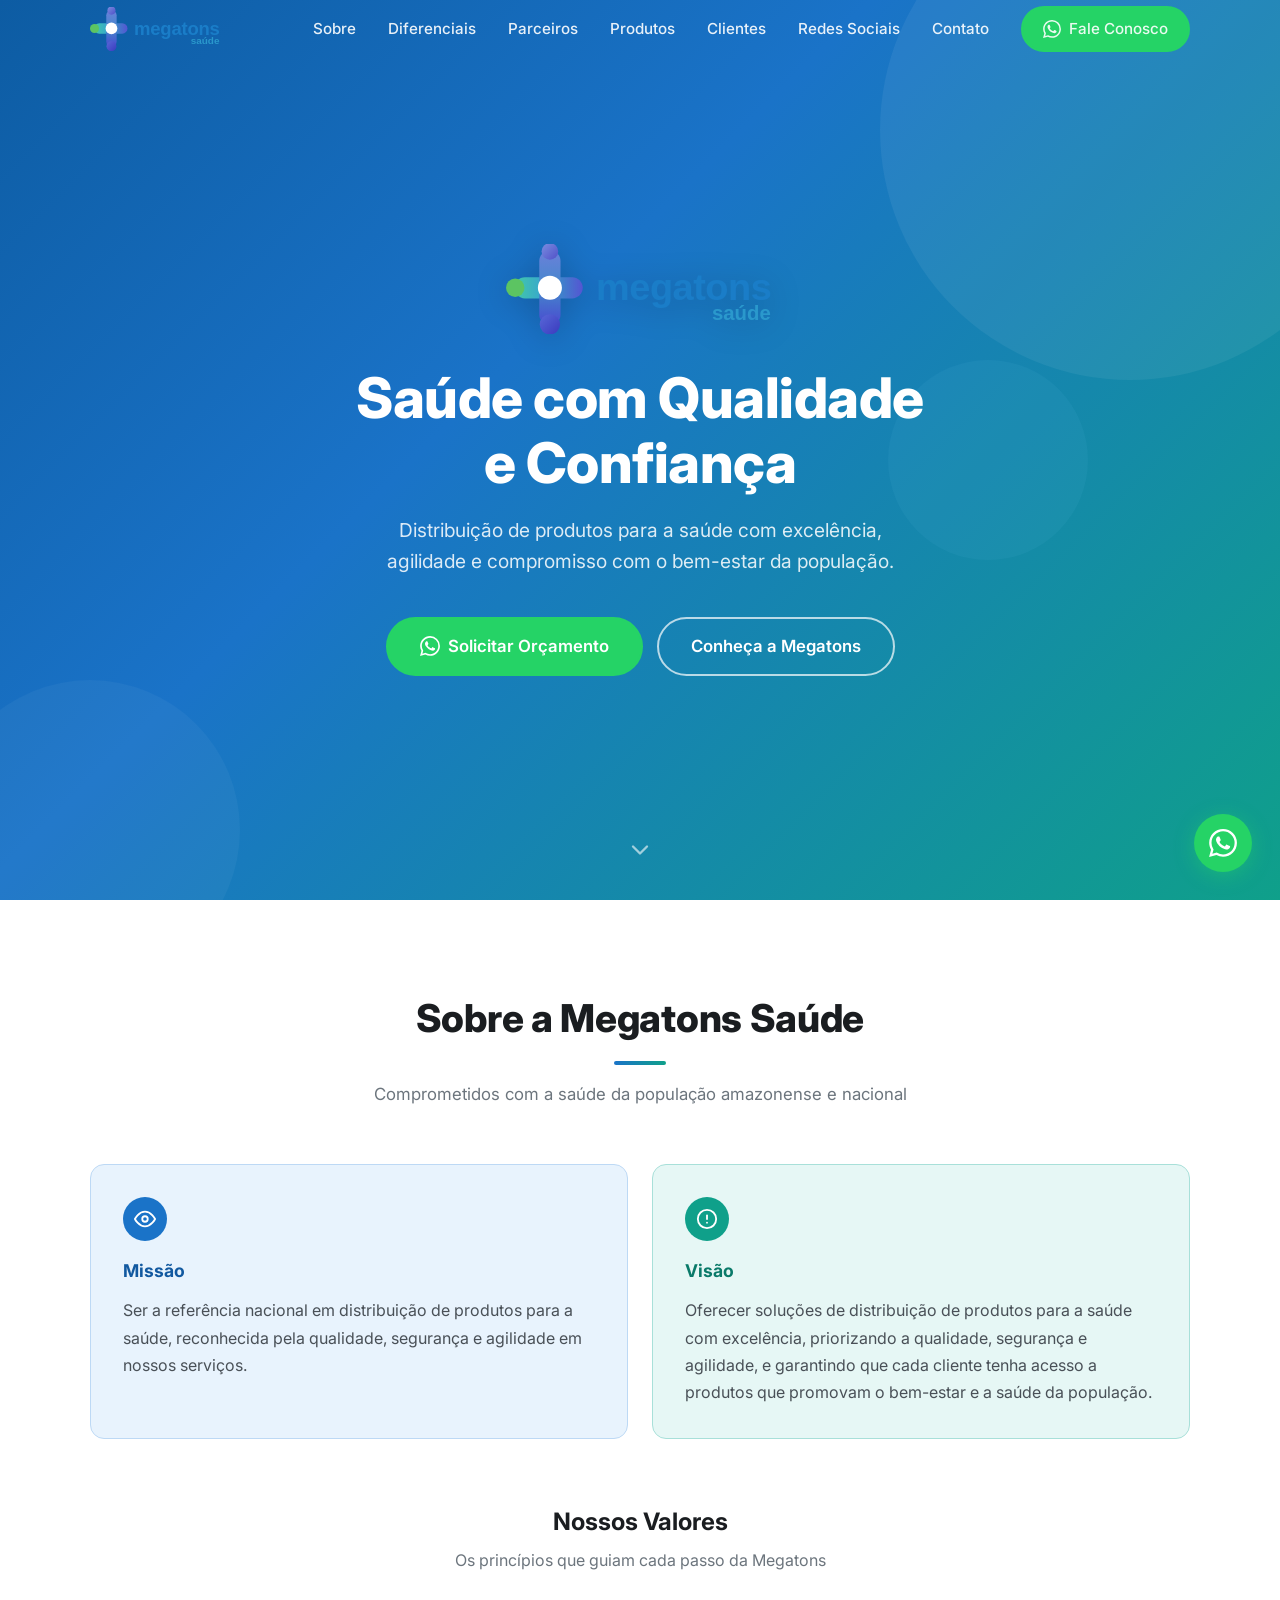
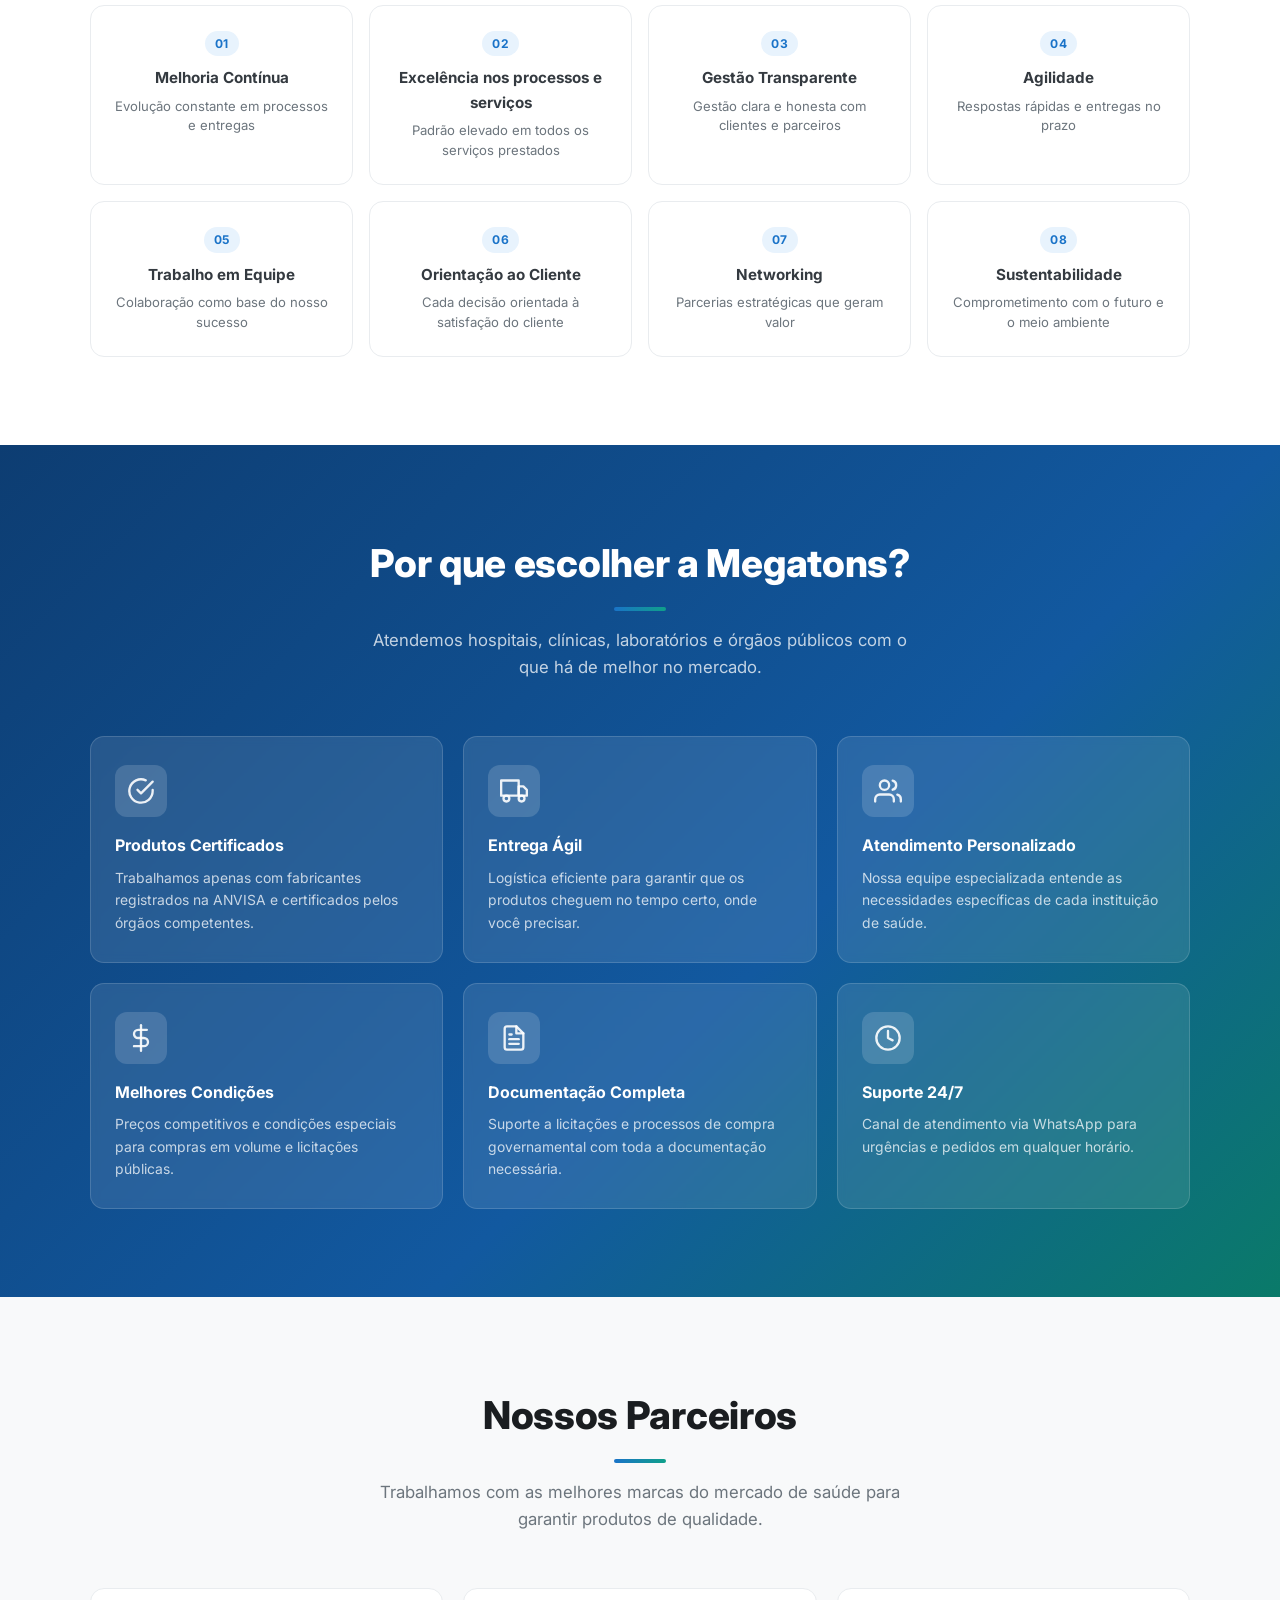
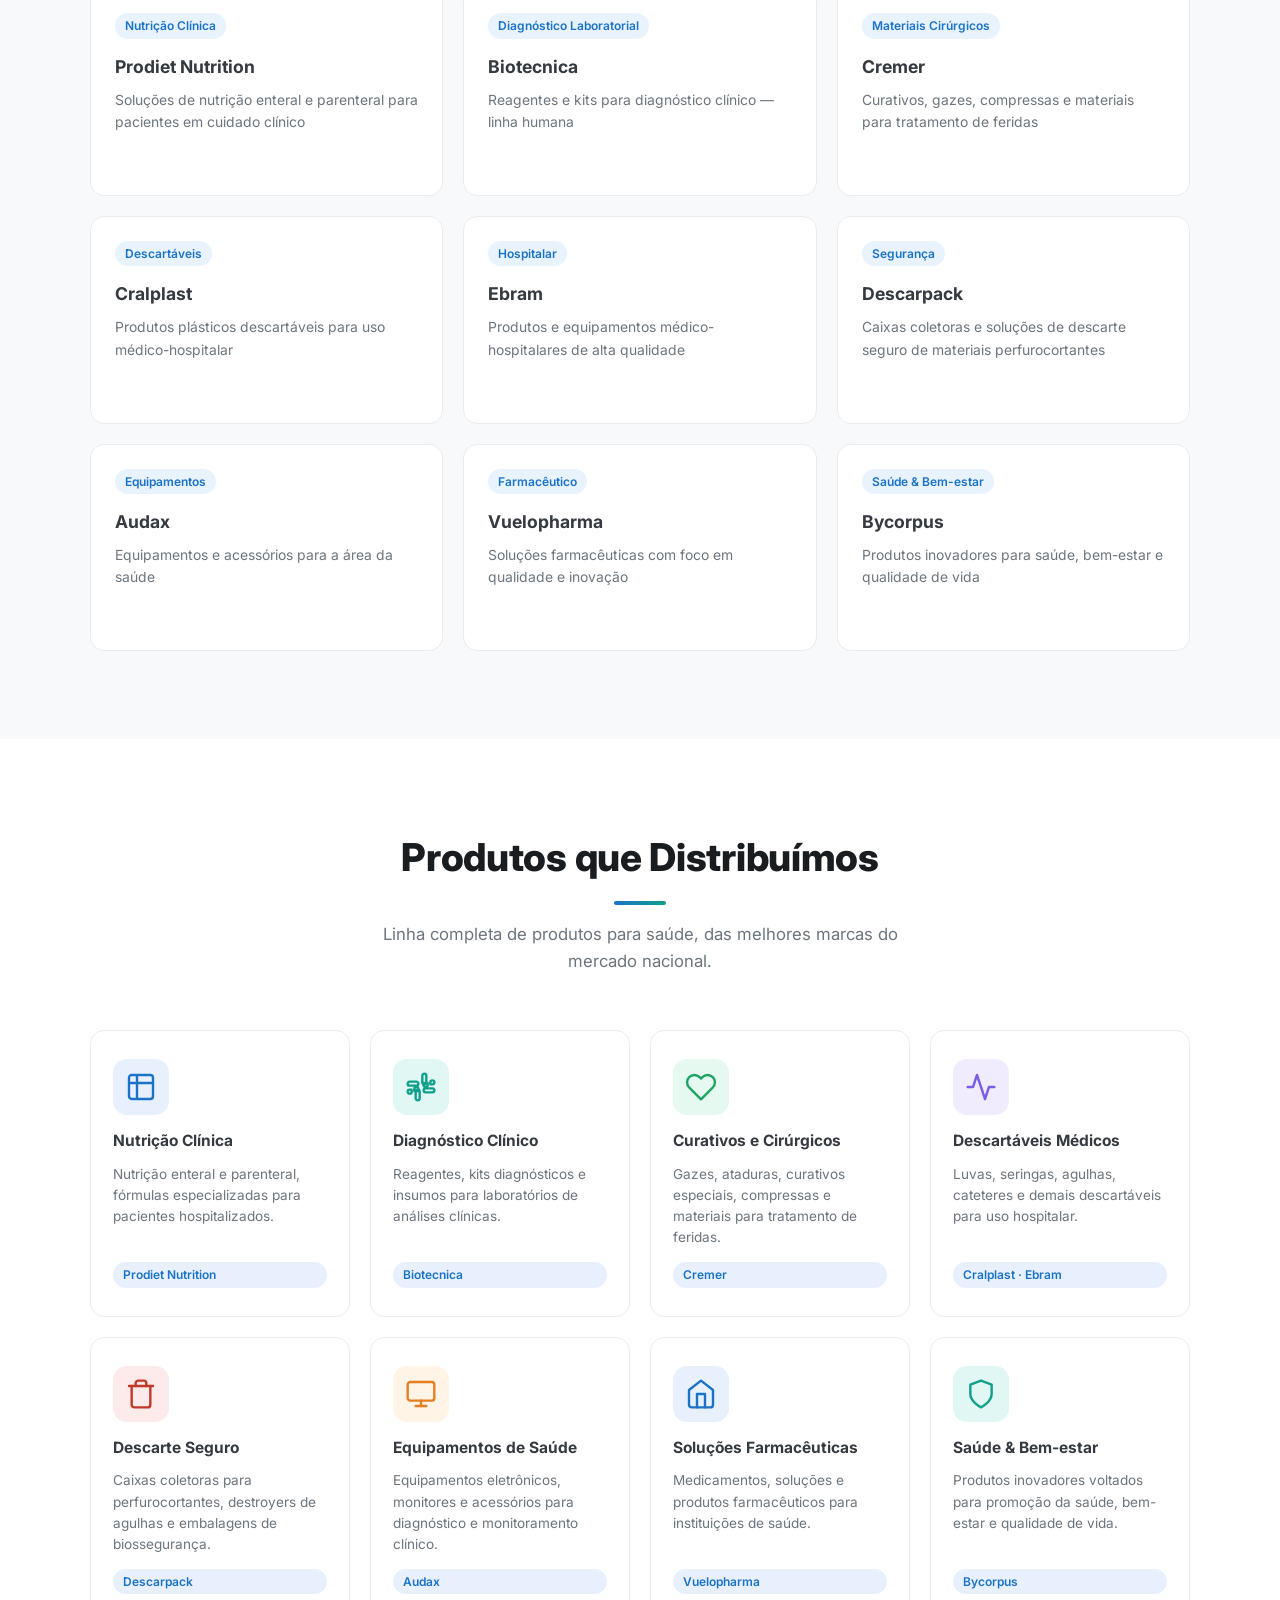
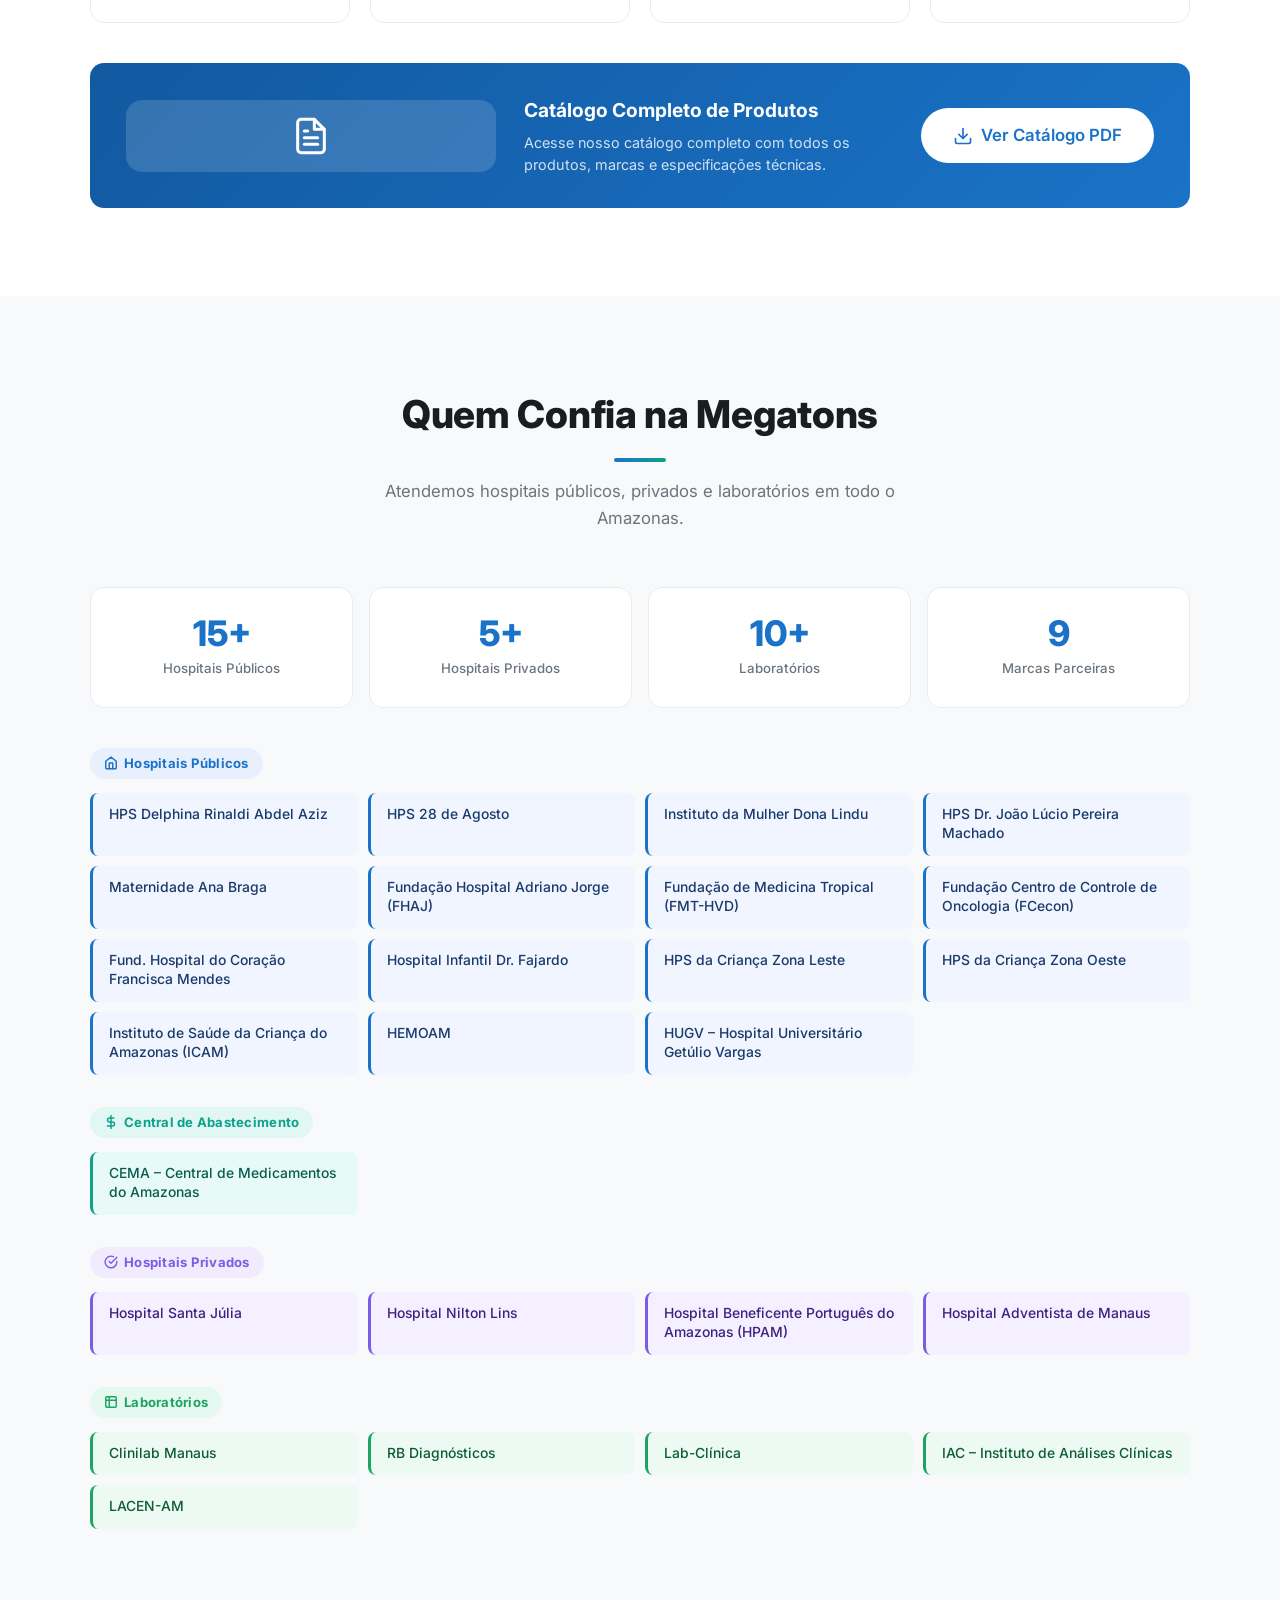
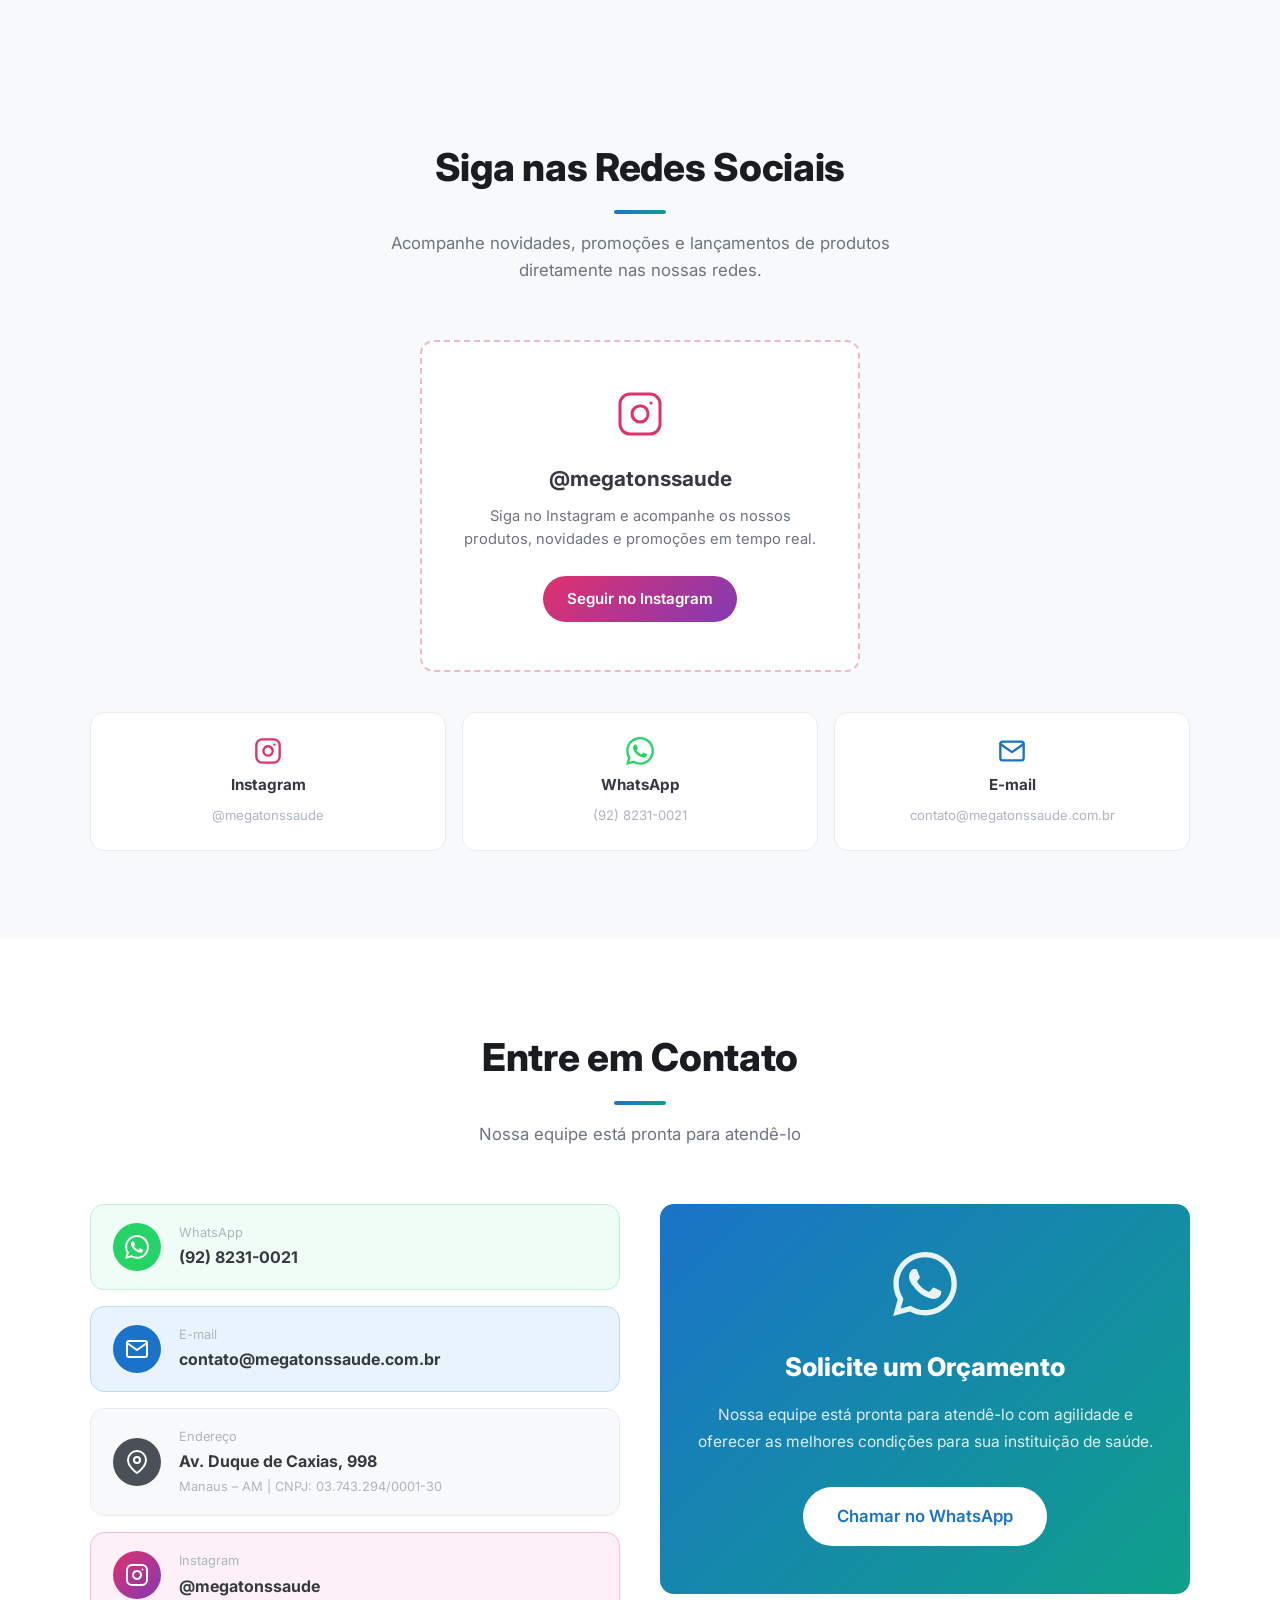
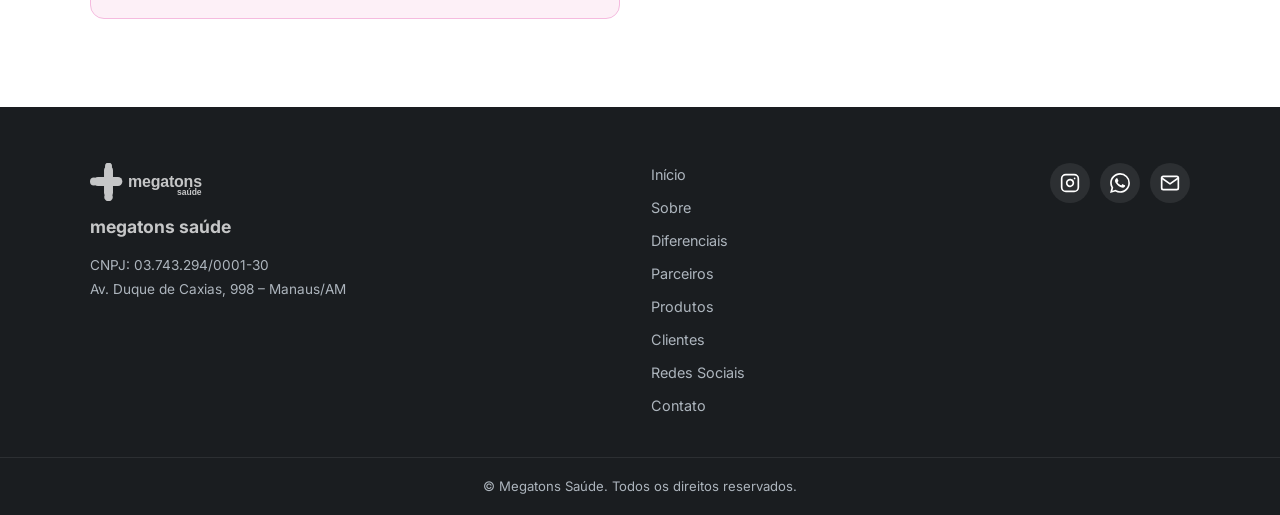
==== commit 644bbd13: "Fix missao visao valores - correct titles and names" ====
--- a/index.html
+++ b/index.html
@@ -92,7 +92,7 @@
           <div class="card__icon-wrap card__icon-wrap--blue">
             <svg xmlns="http://www.w3.org/2000/svg" width="22" height="22" viewBox="0 0 24 24" fill="none" stroke="currentColor" stroke-width="2" stroke-linecap="round" stroke-linejoin="round"><path d="M1 12s4-8 11-8 11 8 11 8-4 8-11 8-11-8-11-8z"></path><circle cx="12" cy="12" r="3"></circle></svg>
           </div>
-          <h3 class="card__label">Visão</h3>
+          <h3 class="card__label">Missão</h3>
           <p>Ser a referência nacional em distribuição de produtos para a saúde, reconhecida pela qualidade, segurança e agilidade em nossos serviços.</p>
         </div>
 
@@ -100,7 +100,7 @@
           <div class="card__icon-wrap card__icon-wrap--teal">
             <svg xmlns="http://www.w3.org/2000/svg" width="22" height="22" viewBox="0 0 24 24" fill="none" stroke="currentColor" stroke-width="2" stroke-linecap="round" stroke-linejoin="round"><circle cx="12" cy="12" r="10"></circle><line x1="12" y1="8" x2="12" y2="12"></line><line x1="12" y1="16" x2="12.01" y2="16"></line></svg>
           </div>
-          <h3 class="card__label">Missão</h3>
+          <h3 class="card__label">Visão</h3>
           <p>Oferecer soluções de distribuição de produtos para a saúde com excelência, priorizando a qualidade, segurança e agilidade, e garantindo que cada cliente tenha acesso a produtos que promovam o bem-estar e a saúde da população.</p>
         </div>
       </div>
@@ -118,12 +118,12 @@
         </div>
         <div class="value-card">
           <div class="value-card__num">02</div>
-          <h4>Excelência</h4>
+          <h4>Excelência nos processos e serviços</h4>
           <p>Padrão elevado em todos os serviços prestados</p>
         </div>
         <div class="value-card">
           <div class="value-card__num">03</div>
-          <h4>Transparência</h4>
+          <h4>Gestão Transparente</h4>
           <p>Gestão clara e honesta com clientes e parceiros</p>
         </div>
         <div class="value-card">
@@ -138,7 +138,7 @@
         </div>
         <div class="value-card">
           <div class="value-card__num">06</div>
-          <h4>Foco no Cliente</h4>
+          <h4>Orientação ao Cliente</h4>
           <p>Cada decisão orientada à satisfação do cliente</p>
         </div>
         <div class="value-card">
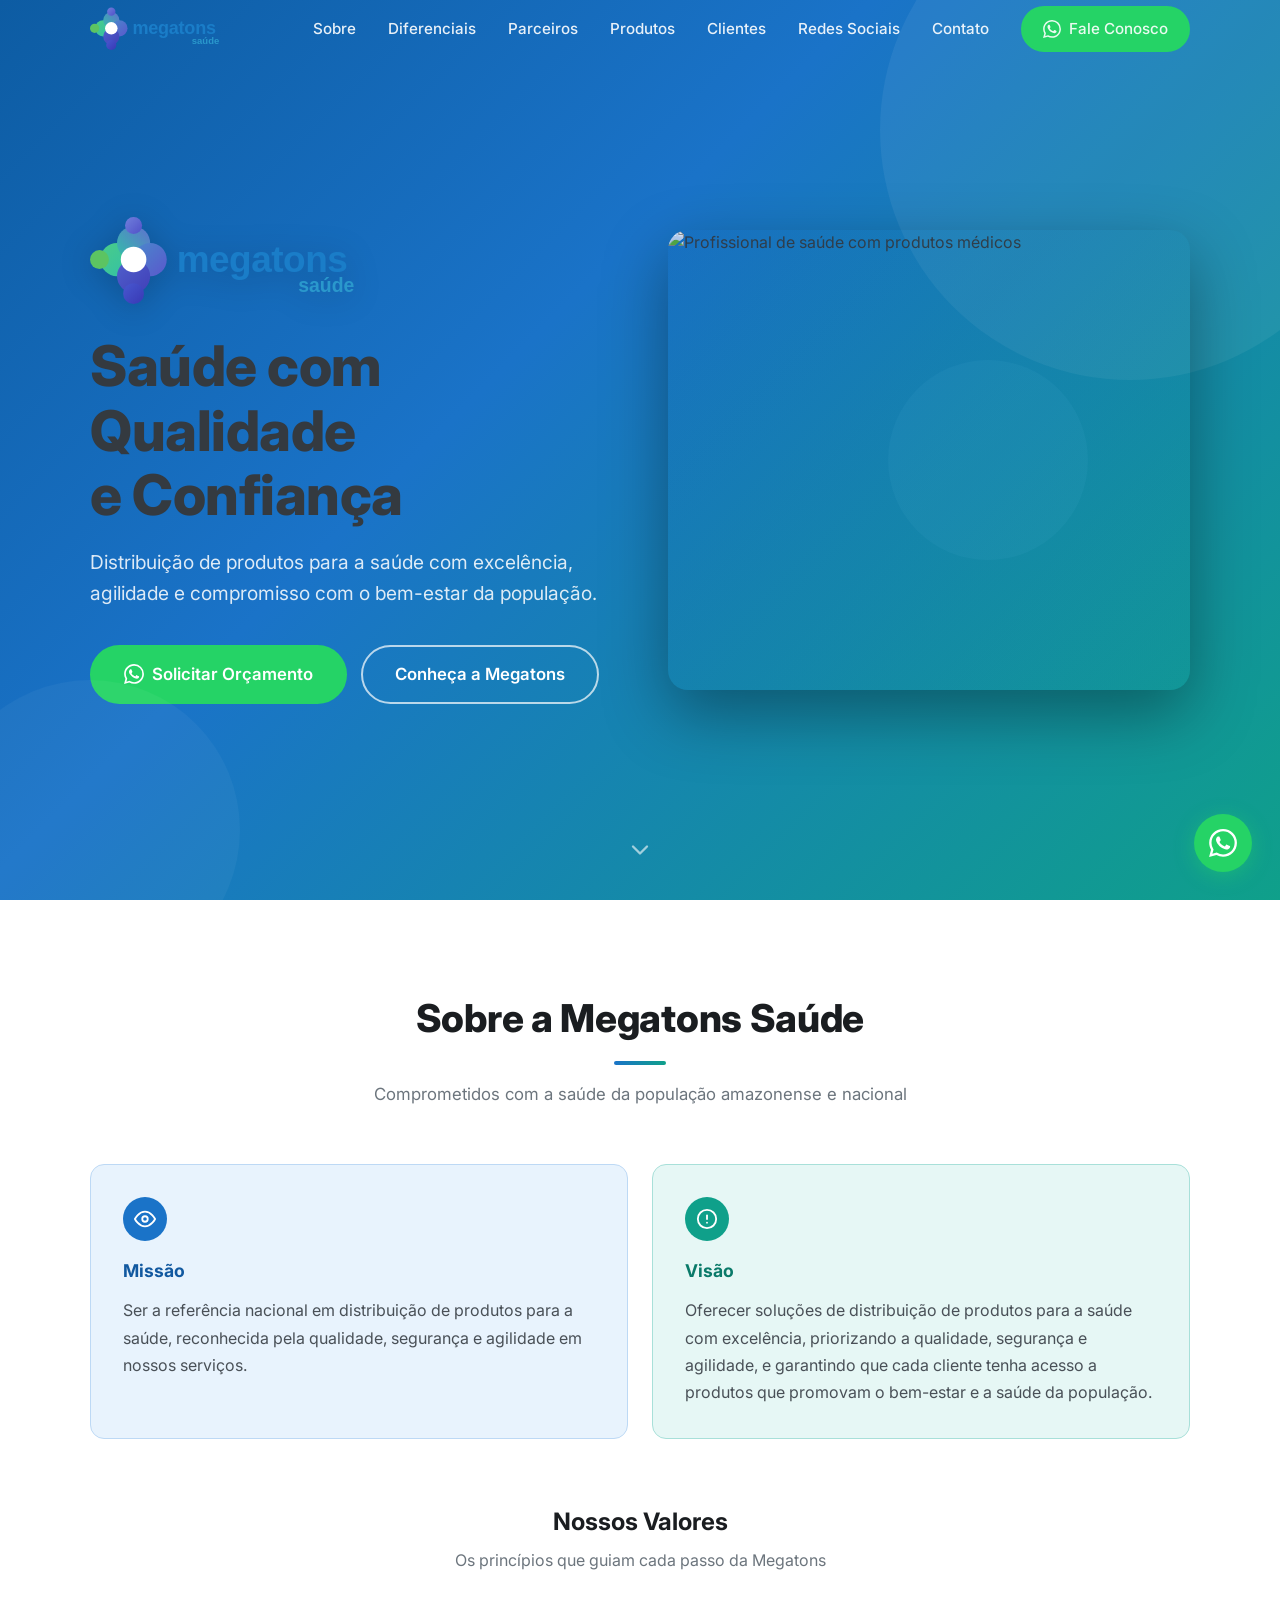
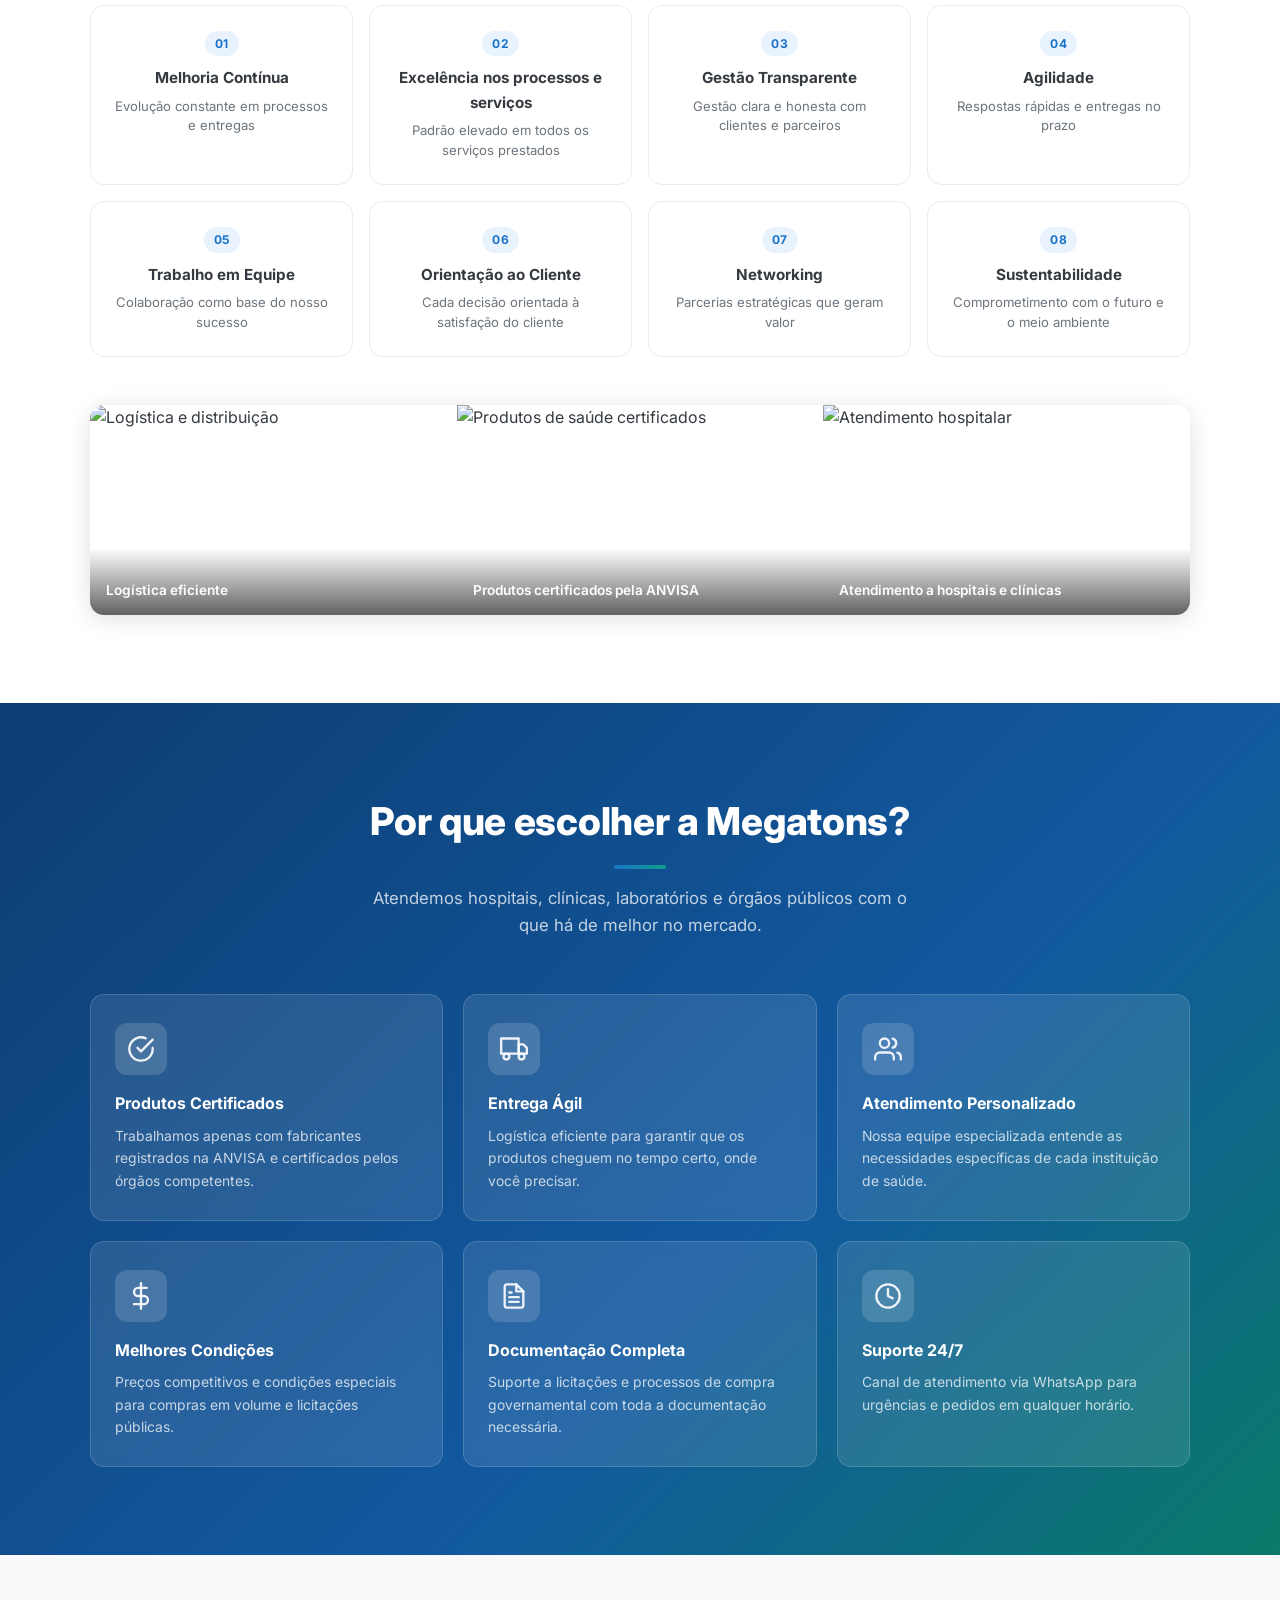
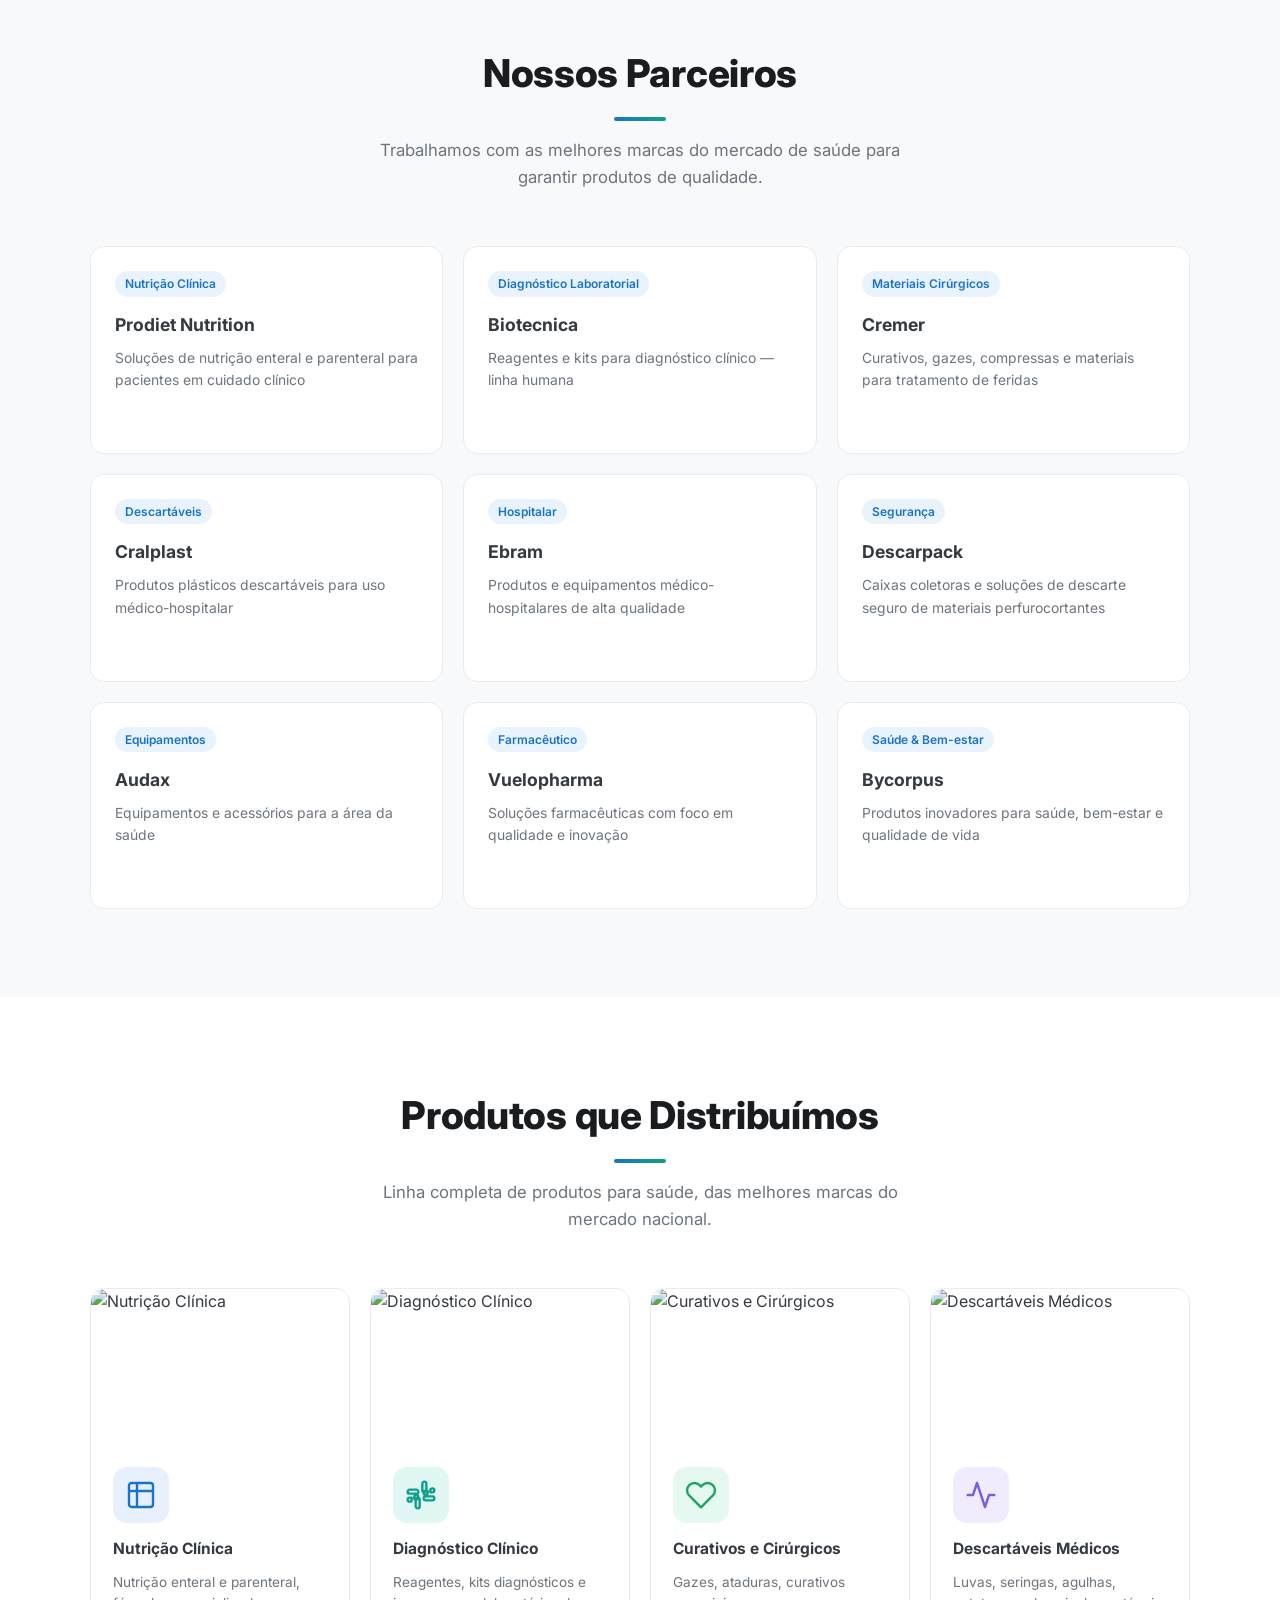
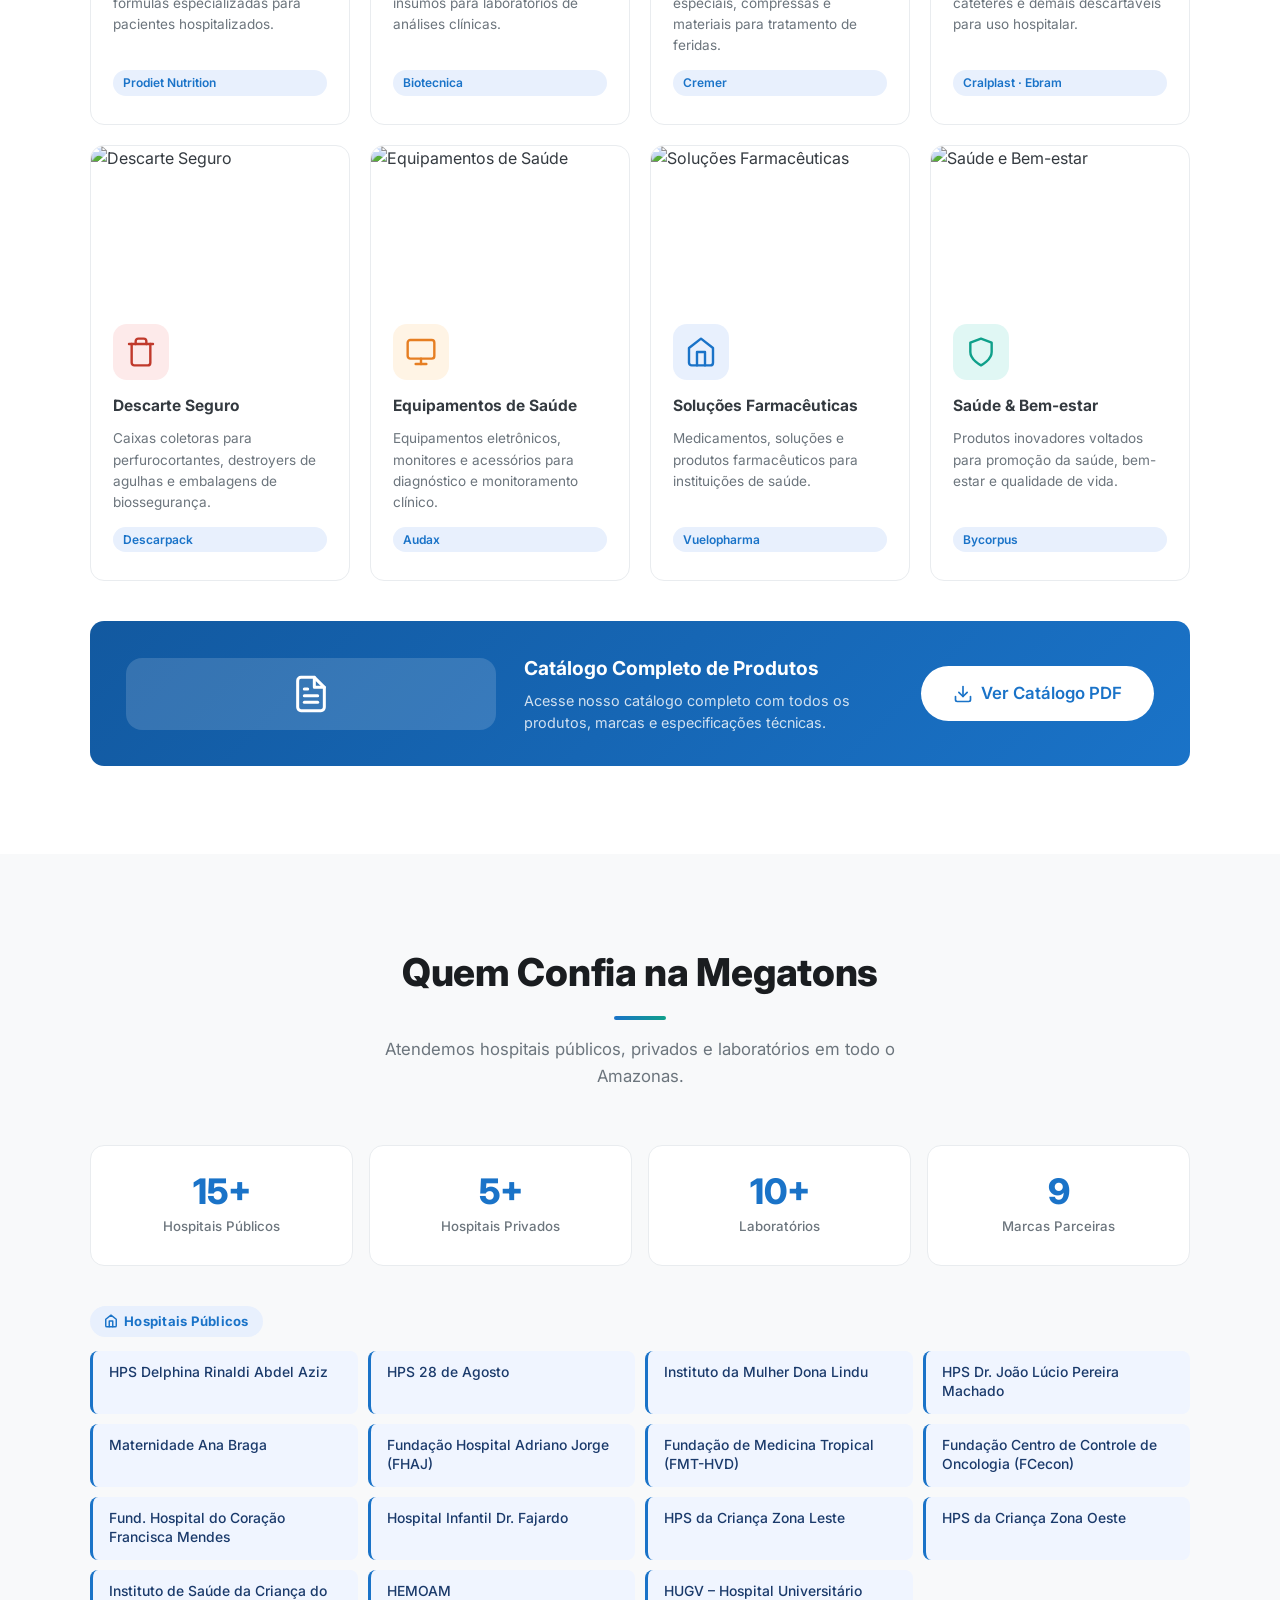
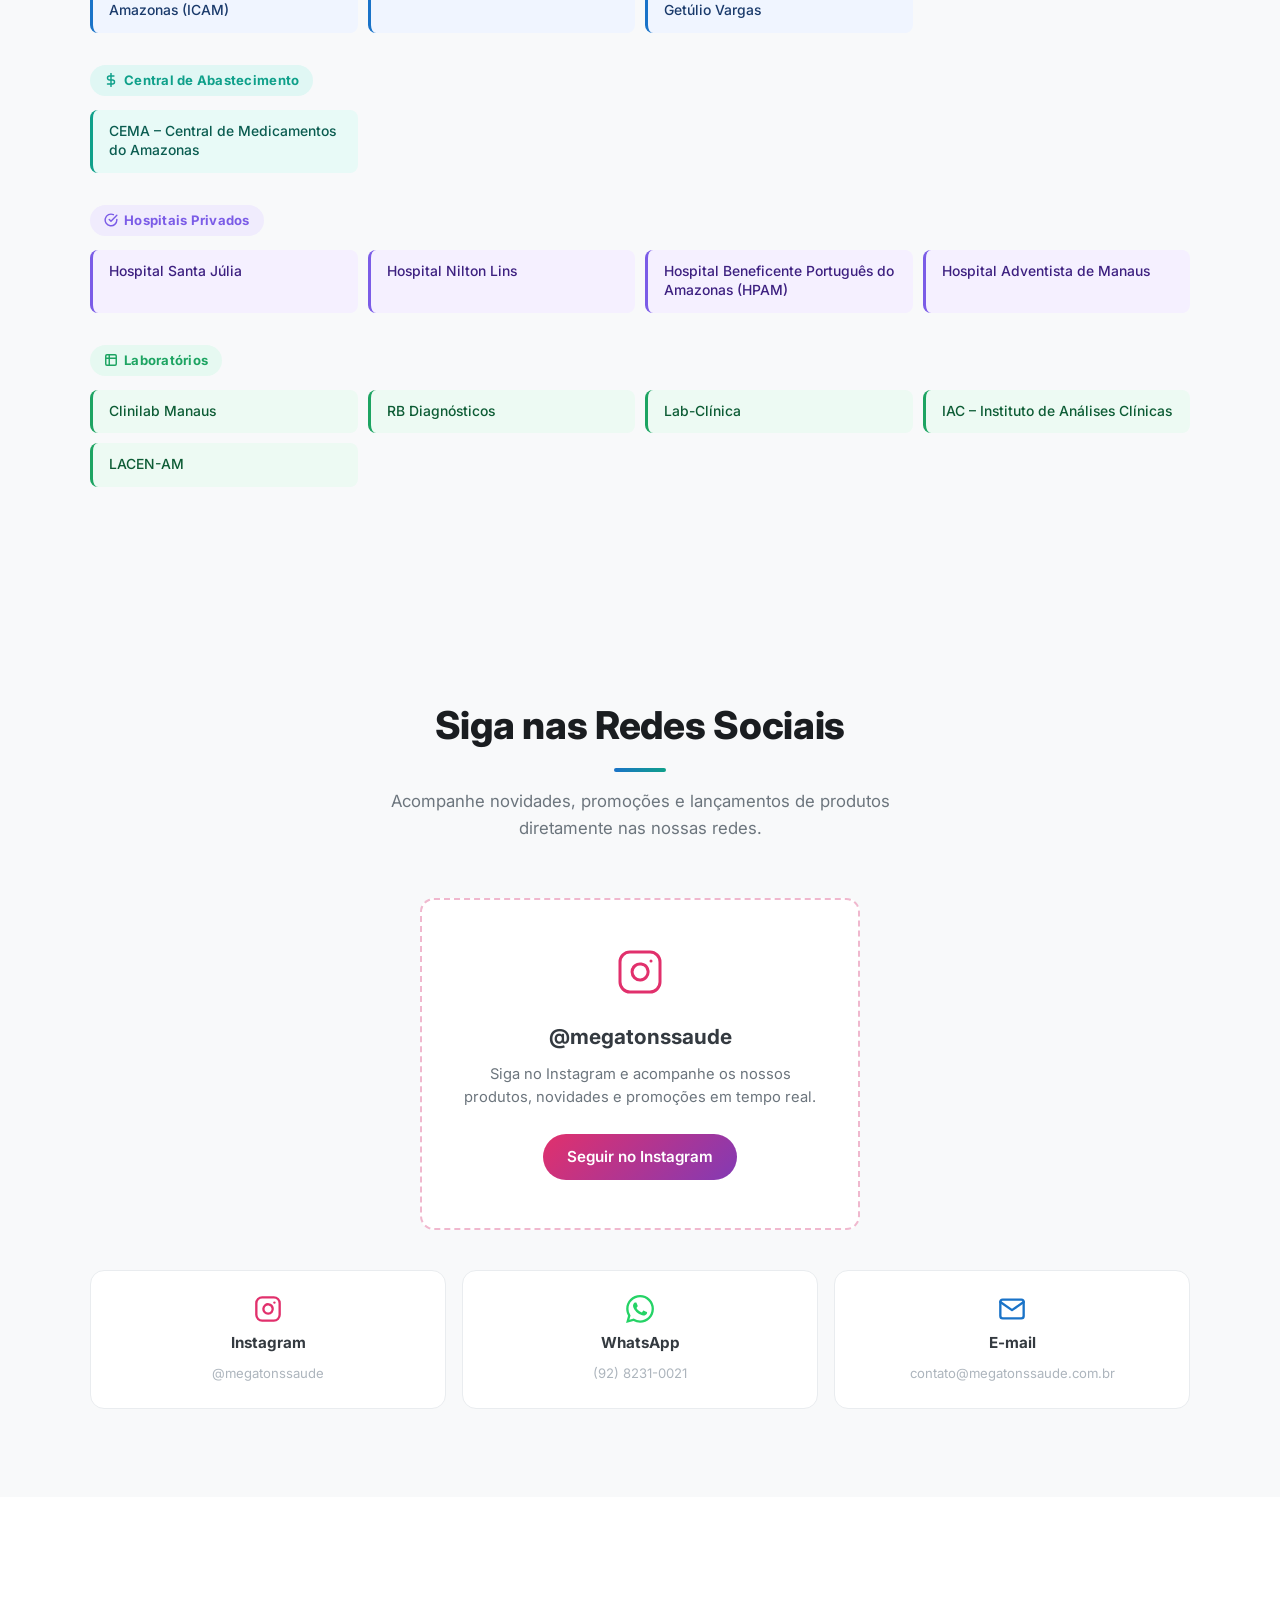
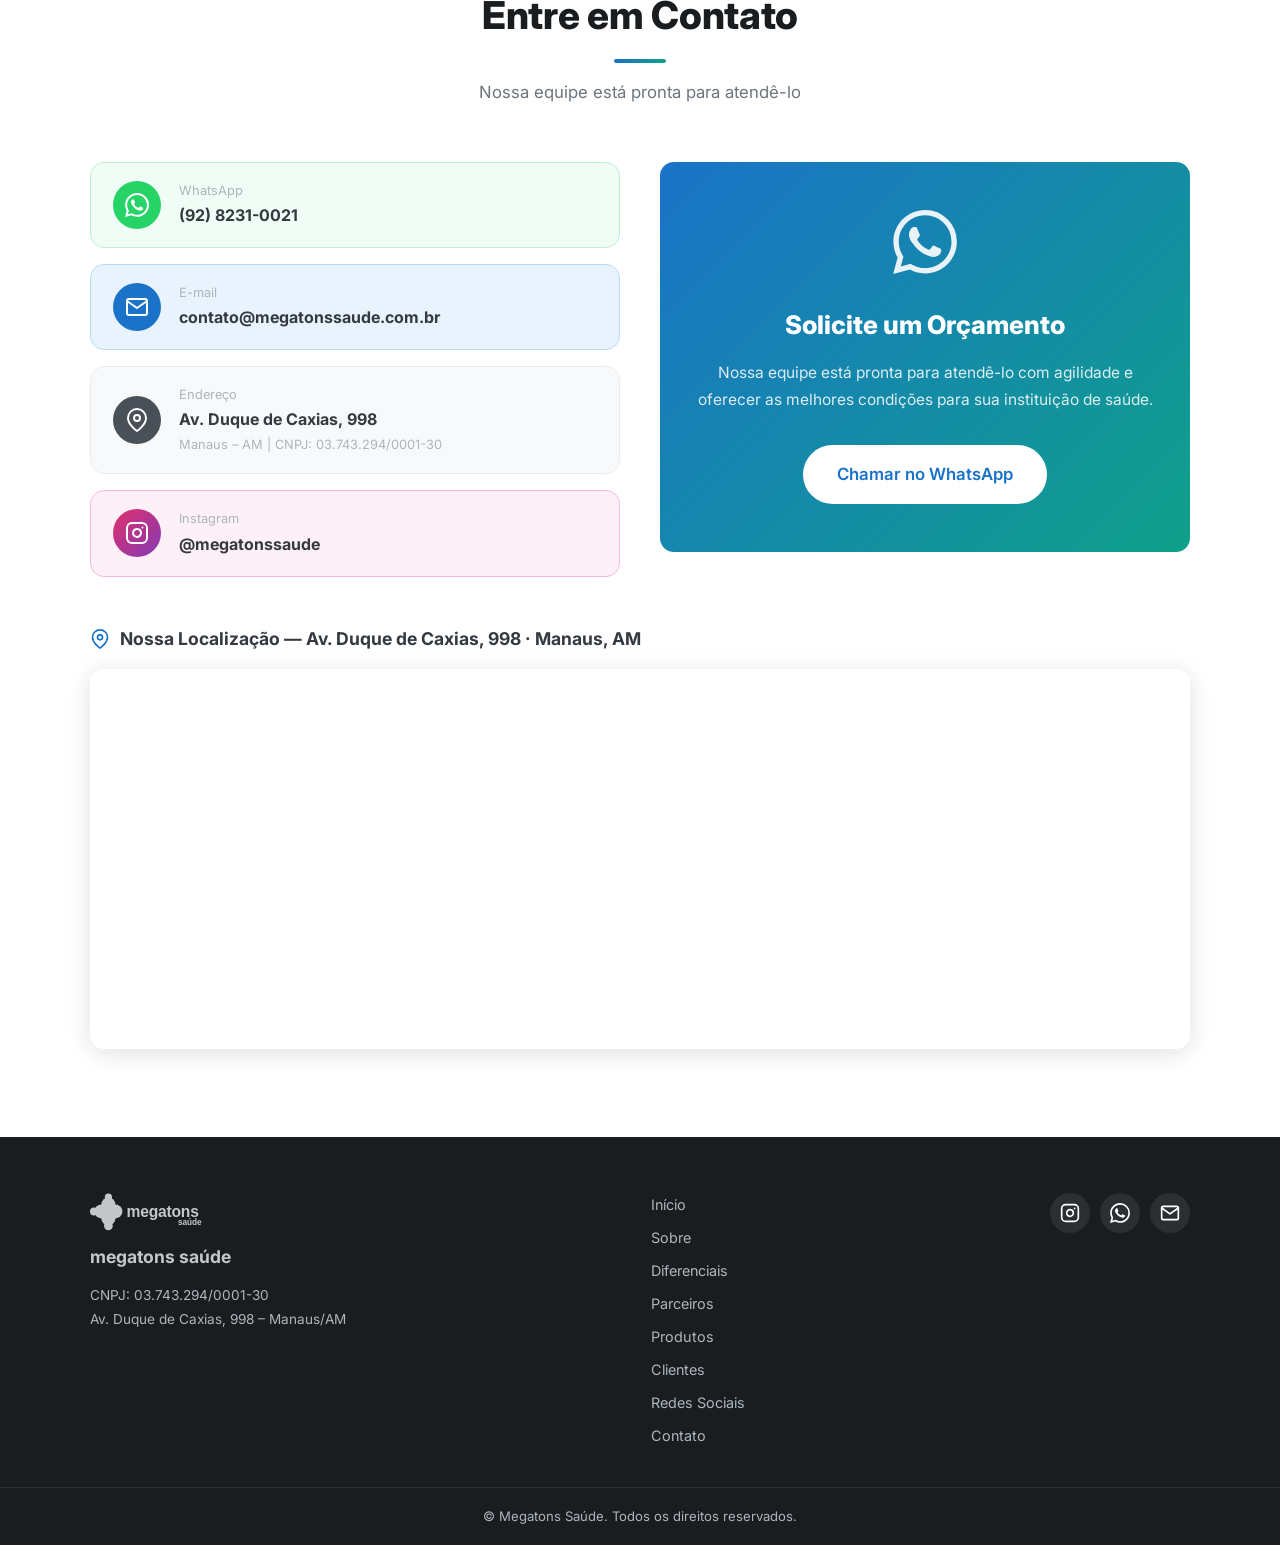
==== commit 8c0ea3f8: "Add images products partners map hero split layout" ====
--- a/index.html
+++ b/index.html
@@ -58,18 +58,29 @@
       <div class="circle circle--2"></div>
       <div class="circle circle--3"></div>
     </div>
-    <div class="container hero__content">
-      <img src="assets/logo.svg" alt="Megatons Saúde" class="hero__logo" />
-      <h1 class="hero__title">Saúde com Qualidade<br />e Confiança</h1>
-      <p class="hero__subtitle">
-        Distribuição de produtos para a saúde com excelência, agilidade e compromisso com o bem-estar da população.
-      </p>
-      <div class="hero__actions">
-        <a href="https://wa.me/559282310021?text=Ol%C3%A1%21+Gostaria+de+solicitar+um+or%C3%A7amento." target="_blank" rel="noopener noreferrer" class="btn btn--whatsapp btn--lg">
-          <svg xmlns="http://www.w3.org/2000/svg" width="20" height="20" viewBox="0 0 24 24" fill="currentColor"><path d="M17.472 14.382c-.297-.149-1.758-.867-2.03-.967-.273-.099-.471-.148-.67.15-.197.297-.767.966-.94 1.164-.173.199-.347.223-.644.075-.297-.15-1.255-.463-2.39-1.475-.883-.788-1.48-1.761-1.653-2.059-.173-.297-.018-.458.13-.606.134-.133.298-.347.446-.52.149-.174.198-.298.298-.497.099-.198.05-.371-.025-.52-.075-.149-.669-1.612-.916-2.207-.242-.579-.487-.5-.669-.51-.173-.008-.371-.01-.57-.01-.198 0-.52.074-.792.372-.272.297-1.04 1.016-1.04 2.479 0 1.462 1.065 2.875 1.213 3.074.149.198 2.096 3.2 5.077 4.487.709.306 1.262.489 1.694.625.712.227 1.36.195 1.871.118.571-.085 1.758-.719 2.006-1.413.248-.694.248-1.289.173-1.413-.074-.124-.272-.198-.57-.347m-5.421 7.403h-.004a9.87 9.87 0 01-5.031-1.378l-.361-.214-3.741.982.998-3.648-.235-.374a9.86 9.86 0 01-1.51-5.26c.001-5.45 4.436-9.884 9.888-9.884 2.64 0 5.122 1.03 6.988 2.898a9.825 9.825 0 012.893 6.994c-.003 5.45-4.437 9.884-9.885 9.884m8.413-18.297A11.815 11.815 0 0012.05 0C5.495 0 .16 5.335.157 11.892c0 2.096.547 4.142 1.588 5.945L.057 24l6.305-1.654a11.882 11.882 0 005.683 1.448h.005c6.554 0 11.89-5.335 11.893-11.893a11.821 11.821 0 00-3.48-8.413z"/></svg>
-          Solicitar Orçamento
-        </a>
-        <a href="#sobre" class="btn btn--outline btn--lg">Conheça a Megatons</a>
+    <div class="container">
+      <div class="hero__split">
+        <div class="hero__text">
+          <img src="assets/logo.svg" alt="Megatons Saúde" class="hero__logo" />
+          <h1 class="hero__title">Saúde com Qualidade<br />e Confiança</h1>
+          <p class="hero__subtitle">
+            Distribuição de produtos para a saúde com excelência, agilidade e compromisso com o bem-estar da população.
+          </p>
+          <div class="hero__actions">
+            <a href="https://wa.me/559282310021?text=Ol%C3%A1%21+Gostaria+de+solicitar+um+or%C3%A7amento." target="_blank" rel="noopener noreferrer" class="btn btn--whatsapp btn--lg">
+              <svg xmlns="http://www.w3.org/2000/svg" width="20" height="20" viewBox="0 0 24 24" fill="currentColor"><path d="M17.472 14.382c-.297-.149-1.758-.867-2.03-.967-.273-.099-.471-.148-.67.15-.197.297-.767.966-.94 1.164-.173.199-.347.223-.644.075-.297-.15-1.255-.463-2.39-1.475-.883-.788-1.48-1.761-1.653-2.059-.173-.297-.018-.458.13-.606.134-.133.298-.347.446-.52.149-.174.198-.298.298-.497.099-.198.05-.371-.025-.52-.075-.149-.669-1.612-.916-2.207-.242-.579-.487-.5-.669-.51-.173-.008-.371-.01-.57-.01-.198 0-.52.074-.792.372-.272.297-1.04 1.016-1.04 2.479 0 1.462 1.065 2.875 1.213 3.074.149.198 2.096 3.2 5.077 4.487.709.306 1.262.489 1.694.625.712.227 1.36.195 1.871.118.571-.085 1.758-.719 2.006-1.413.248-.694.248-1.289.173-1.413-.074-.124-.272-.198-.57-.347m-5.421 7.403h-.004a9.87 9.87 0 01-5.031-1.378l-.361-.214-3.741.982.998-3.648-.235-.374a9.86 9.86 0 01-1.51-5.26c.001-5.45 4.436-9.884 9.888-9.884 2.64 0 5.122 1.03 6.988 2.898a9.825 9.825 0 012.893 6.994c-.003 5.45-4.437 9.884-9.885 9.884m8.413-18.297A11.815 11.815 0 0012.05 0C5.495 0 .16 5.335.157 11.892c0 2.096.547 4.142 1.588 5.945L.057 24l6.305-1.654a11.882 11.882 0 005.683 1.448h.005c6.554 0 11.89-5.335 11.893-11.893a11.821 11.821 0 00-3.48-8.413z"/></svg>
+              Solicitar Orçamento
+            </a>
+            <a href="#sobre" class="btn btn--outline btn--lg">Conheça a Megatons</a>
+          </div>
+        </div>
+        <div class="hero__photo">
+          <img
+            src="https://images.unsplash.com/photo-1576091160550-2173dba999ef?auto=format&fit=crop&w=700&h=460&q=80"
+            alt="Profissional de saúde com produtos médicos"
+            loading="eager"
+          />
+        </div>
       </div>
     </div>
     <a href="#sobre" class="hero__scroll" aria-label="Rolar para baixo">
@@ -152,6 +163,22 @@
           <p>Comprometimento com o futuro e o meio ambiente</p>
         </div>
       </div>
+
+      <!-- Fotos da empresa -->
+      <div class="about-photos">
+        <div class="about-photos__item">
+          <img src="https://images.unsplash.com/photo-1553413077-190dd305871c?auto=format&fit=crop&w=500&h=210&q=80" alt="Logística e distribuição" loading="lazy" />
+          <span class="about-photos__caption">Logística eficiente</span>
+        </div>
+        <div class="about-photos__item">
+          <img src="https://images.unsplash.com/photo-1584820927498-cad076eee68c?auto=format&fit=crop&w=500&h=210&q=80" alt="Produtos de saúde certificados" loading="lazy" />
+          <span class="about-photos__caption">Produtos certificados pela ANVISA</span>
+        </div>
+        <div class="about-photos__item">
+          <img src="https://images.unsplash.com/photo-1519494026892-80bbd2d6fd0d?auto=format&fit=crop&w=500&h=210&q=80" alt="Atendimento hospitalar" loading="lazy" />
+          <span class="about-photos__caption">Atendimento a hospitais e clínicas</span>
+        </div>
+      </div>
     </div>
   </section>
 
@@ -222,6 +249,9 @@
       <div class="partners-grid">
 
         <a href="https://prodietnutrition.com/" target="_blank" rel="noopener noreferrer" class="partner-card">
+          <div class="partner-card__logo-wrap">
+            <img src="https://logo.clearbit.com/prodietnutrition.com" alt="Prodiet Nutrition" class="partner-card__logo" loading="lazy" onerror="this.parentElement.style.display='none'" />
+          </div>
           <span class="partner-card__tag">Nutrição Clínica</span>
           <h3 class="partner-card__name">Prodiet Nutrition</h3>
           <p class="partner-card__desc">Soluções de nutrição enteral e parenteral para pacientes em cuidado clínico</p>
@@ -229,6 +259,9 @@
         </a>
 
         <a href="https://biotecnica.ind.br/produtos/linha-humana/" target="_blank" rel="noopener noreferrer" class="partner-card">
+          <div class="partner-card__logo-wrap">
+            <img src="https://logo.clearbit.com/biotecnica.ind.br" alt="Biotecnica" class="partner-card__logo" loading="lazy" onerror="this.parentElement.style.display='none'" />
+          </div>
           <span class="partner-card__tag">Diagnóstico Laboratorial</span>
           <h3 class="partner-card__name">Biotecnica</h3>
           <p class="partner-card__desc">Reagentes e kits para diagnóstico clínico — linha humana</p>
@@ -236,6 +269,9 @@
         </a>
 
         <a href="https://cremer.net.br/" target="_blank" rel="noopener noreferrer" class="partner-card">
+          <div class="partner-card__logo-wrap">
+            <img src="https://logo.clearbit.com/cremer.net.br" alt="Cremer" class="partner-card__logo" loading="lazy" onerror="this.parentElement.style.display='none'" />
+          </div>
           <span class="partner-card__tag">Materiais Cirúrgicos</span>
           <h3 class="partner-card__name">Cremer</h3>
           <p class="partner-card__desc">Curativos, gazes, compressas e materiais para tratamento de feridas</p>
@@ -243,6 +279,9 @@
         </a>
 
         <a href="https://www.cralplast.com.br/" target="_blank" rel="noopener noreferrer" class="partner-card">
+          <div class="partner-card__logo-wrap">
+            <img src="https://logo.clearbit.com/cralplast.com.br" alt="Cralplast" class="partner-card__logo" loading="lazy" onerror="this.parentElement.style.display='none'" />
+          </div>
           <span class="partner-card__tag">Descartáveis</span>
           <h3 class="partner-card__name">Cralplast</h3>
           <p class="partner-card__desc">Produtos plásticos descartáveis para uso médico-hospitalar</p>
@@ -250,6 +289,9 @@
         </a>
 
         <a href="https://ebram.com/" target="_blank" rel="noopener noreferrer" class="partner-card">
+          <div class="partner-card__logo-wrap">
+            <img src="https://logo.clearbit.com/ebram.com" alt="Ebram" class="partner-card__logo" loading="lazy" onerror="this.parentElement.style.display='none'" />
+          </div>
           <span class="partner-card__tag">Hospitalar</span>
           <h3 class="partner-card__name">Ebram</h3>
           <p class="partner-card__desc">Produtos e equipamentos médico-hospitalares de alta qualidade</p>
@@ -257,6 +299,9 @@
         </a>
 
         <a href="https://loja.descarpack.com.br/" target="_blank" rel="noopener noreferrer" class="partner-card">
+          <div class="partner-card__logo-wrap">
+            <img src="https://logo.clearbit.com/descarpack.com.br" alt="Descarpack" class="partner-card__logo" loading="lazy" onerror="this.parentElement.style.display='none'" />
+          </div>
           <span class="partner-card__tag">Segurança</span>
           <h3 class="partner-card__name">Descarpack</h3>
           <p class="partner-card__desc">Caixas coletoras e soluções de descarte seguro de materiais perfurocortantes</p>
@@ -264,6 +309,9 @@
         </a>
 
         <a href="https://audaxco.com/" target="_blank" rel="noopener noreferrer" class="partner-card">
+          <div class="partner-card__logo-wrap">
+            <img src="https://logo.clearbit.com/audaxco.com" alt="Audax" class="partner-card__logo" loading="lazy" onerror="this.parentElement.style.display='none'" />
+          </div>
           <span class="partner-card__tag">Equipamentos</span>
           <h3 class="partner-card__name">Audax</h3>
           <p class="partner-card__desc">Equipamentos e acessórios para a área da saúde</p>
@@ -271,6 +319,9 @@
         </a>
 
         <a href="https://www.vuelopharma.com/" target="_blank" rel="noopener noreferrer" class="partner-card">
+          <div class="partner-card__logo-wrap">
+            <img src="https://logo.clearbit.com/vuelopharma.com" alt="Vuelopharma" class="partner-card__logo" loading="lazy" onerror="this.parentElement.style.display='none'" />
+          </div>
           <span class="partner-card__tag">Farmacêutico</span>
           <h3 class="partner-card__name">Vuelopharma</h3>
           <p class="partner-card__desc">Soluções farmacêuticas com foco em qualidade e inovação</p>
@@ -278,6 +329,9 @@
         </a>
 
         <a href="https://bycorpus.com.br/" target="_blank" rel="noopener noreferrer" class="partner-card">
+          <div class="partner-card__logo-wrap">
+            <img src="https://logo.clearbit.com/bycorpus.com.br" alt="Bycorpus" class="partner-card__logo" loading="lazy" onerror="this.parentElement.style.display='none'" />
+          </div>
           <span class="partner-card__tag">Saúde & Bem-estar</span>
           <h3 class="partner-card__name">Bycorpus</h3>
           <p class="partner-card__desc">Produtos inovadores para saúde, bem-estar e qualidade de vida</p>
@@ -300,6 +354,7 @@
       <div class="products-grid">
 
         <div class="product-card">
+          <img src="https://images.unsplash.com/photo-1559757148-5c350d0d3c56?auto=format&fit=crop&w=400&h=150&q=80" alt="Nutrição Clínica" class="product-card__img" loading="lazy" />
           <div class="product-card__icon product-card__icon--blue">
             <svg xmlns="http://www.w3.org/2000/svg" width="32" height="32" viewBox="0 0 24 24" fill="none" stroke="currentColor" stroke-width="1.8" stroke-linecap="round" stroke-linejoin="round"><path d="M9 3H5a2 2 0 0 0-2 2v4m6-6h10a2 2 0 0 1 2 2v4M9 3v18m0 0h10a2 2 0 0 0 2-2V9M9 21H5a2 2 0 0 1-2-2V9m0 0h18"></path></svg>
           </div>
@@ -309,6 +364,7 @@
         </div>
 
         <div class="product-card">
+          <img src="https://images.unsplash.com/photo-1532187863486-abf9dbad1b69?auto=format&fit=crop&w=400&h=150&q=80" alt="Diagnóstico Clínico" class="product-card__img" loading="lazy" />
           <div class="product-card__icon product-card__icon--teal">
             <svg xmlns="http://www.w3.org/2000/svg" width="32" height="32" viewBox="0 0 24 24" fill="none" stroke="currentColor" stroke-width="1.8" stroke-linecap="round" stroke-linejoin="round"><path d="M14.5 10c-.83 0-1.5-.67-1.5-1.5v-5c0-.83.67-1.5 1.5-1.5s1.5.67 1.5 1.5v5c0 .83-.67 1.5-1.5 1.5z"></path><path d="M20.5 10H19V8.5c0-.83.67-1.5 1.5-1.5s1.5.67 1.5 1.5-.67 1.5-1.5 1.5z"></path><path d="M9.5 14c.83 0 1.5.67 1.5 1.5v5c0 .83-.67 1.5-1.5 1.5S8 21.33 8 20.5v-5c0-.83.67-1.5 1.5-1.5z"></path><path d="M3.5 14H5v1.5c0 .83-.67 1.5-1.5 1.5S2 16.33 2 15.5 2.67 14 3.5 14z"></path><path d="M14 14.5c0-.83.67-1.5 1.5-1.5h5c.83 0 1.5.67 1.5 1.5s-.67 1.5-1.5 1.5h-5c-.83 0-1.5-.67-1.5-1.5z"></path><path d="M15.5 9H17v1.5c0 .83-.67 1.5-1.5 1.5S14 11.33 14 10.5V9h1.5z"></path><path d="M10 9.5C10 8.67 9.33 8 8.5 8h-5C2.67 8 2 8.67 2 9.5S2.67 11 3.5 11h5c.83 0 1.5-.67 1.5-1.5z"></path><path d="M8.5 15H7v-1.5c0-.83.67-1.5 1.5-1.5S10 12.67 10 13.5V15H8.5z"></path></svg>
           </div>
@@ -318,6 +374,7 @@
         </div>
 
         <div class="product-card">
+          <img src="https://images.unsplash.com/photo-1584308666744-24d5c474f2ae?auto=format&fit=crop&w=400&h=150&q=80" alt="Curativos e Cirúrgicos" class="product-card__img" loading="lazy" />
           <div class="product-card__icon product-card__icon--green">
             <svg xmlns="http://www.w3.org/2000/svg" width="32" height="32" viewBox="0 0 24 24" fill="none" stroke="currentColor" stroke-width="1.8" stroke-linecap="round" stroke-linejoin="round"><path d="M20.84 4.61a5.5 5.5 0 0 0-7.78 0L12 5.67l-1.06-1.06a5.5 5.5 0 0 0-7.78 7.78l1.06 1.06L12 21.23l7.78-7.78 1.06-1.06a5.5 5.5 0 0 0 0-7.78z"></path></svg>
           </div>
@@ -327,6 +384,7 @@
         </div>
 
         <div class="product-card">
+          <img src="https://images.unsplash.com/photo-1583947215259-38e31be8751f?auto=format&fit=crop&w=400&h=150&q=80" alt="Descartáveis Médicos" class="product-card__img" loading="lazy" />
           <div class="product-card__icon product-card__icon--purple">
             <svg xmlns="http://www.w3.org/2000/svg" width="32" height="32" viewBox="0 0 24 24" fill="none" stroke="currentColor" stroke-width="1.8" stroke-linecap="round" stroke-linejoin="round"><polyline points="22 12 18 12 15 21 9 3 6 12 2 12"></polyline></svg>
           </div>
@@ -336,6 +394,7 @@
         </div>
 
         <div class="product-card">
+          <img src="https://images.unsplash.com/photo-1603398938378-e54eab446dde?auto=format&fit=crop&w=400&h=150&q=80" alt="Descarte Seguro" class="product-card__img" loading="lazy" />
           <div class="product-card__icon product-card__icon--red">
             <svg xmlns="http://www.w3.org/2000/svg" width="32" height="32" viewBox="0 0 24 24" fill="none" stroke="currentColor" stroke-width="1.8" stroke-linecap="round" stroke-linejoin="round"><polyline points="3 6 5 6 21 6"></polyline><path d="M19 6v14a2 2 0 0 1-2 2H7a2 2 0 0 1-2-2V6m3 0V4a2 2 0 0 1 2-2h4a2 2 0 0 1 2 2v2"></path></svg>
           </div>
@@ -345,6 +404,7 @@
         </div>
 
         <div class="product-card">
+          <img src="https://images.unsplash.com/photo-1530026405186-ed1f139313f8?auto=format&fit=crop&w=400&h=150&q=80" alt="Equipamentos de Saúde" class="product-card__img" loading="lazy" />
           <div class="product-card__icon product-card__icon--orange">
             <svg xmlns="http://www.w3.org/2000/svg" width="32" height="32" viewBox="0 0 24 24" fill="none" stroke="currentColor" stroke-width="1.8" stroke-linecap="round" stroke-linejoin="round"><rect x="2" y="3" width="20" height="14" rx="2" ry="2"></rect><line x1="8" y1="21" x2="16" y2="21"></line><line x1="12" y1="17" x2="12" y2="21"></line></svg>
           </div>
@@ -354,6 +414,7 @@
         </div>
 
         <div class="product-card">
+          <img src="https://images.unsplash.com/photo-1471864190281-a93a3070b6de?auto=format&fit=crop&w=400&h=150&q=80" alt="Soluções Farmacêuticas" class="product-card__img" loading="lazy" />
           <div class="product-card__icon product-card__icon--blue">
             <svg xmlns="http://www.w3.org/2000/svg" width="32" height="32" viewBox="0 0 24 24" fill="none" stroke="currentColor" stroke-width="1.8" stroke-linecap="round" stroke-linejoin="round"><path d="M3 9l9-7 9 7v11a2 2 0 0 1-2 2H5a2 2 0 0 1-2-2z"></path><polyline points="9 22 9 12 15 12 15 22"></polyline></svg>
           </div>
@@ -363,6 +424,7 @@
         </div>
 
         <div class="product-card">
+          <img src="https://images.unsplash.com/photo-1505576391880-b3f9d713dc4f?auto=format&fit=crop&w=400&h=150&q=80" alt="Saúde e Bem-estar" class="product-card__img" loading="lazy" />
           <div class="product-card__icon product-card__icon--teal">
             <svg xmlns="http://www.w3.org/2000/svg" width="32" height="32" viewBox="0 0 24 24" fill="none" stroke="currentColor" stroke-width="1.8" stroke-linecap="round" stroke-linejoin="round"><path d="M12 22s8-4 8-10V5l-8-3-8 3v7c0 6 8 10 8 10z"></path></svg>
           </div>
@@ -610,6 +672,23 @@
           </a>
         </div>
       </div>
+
+      <!-- Mapa de localização -->
+      <div class="map-section">
+        <div class="map-section__header">
+          <svg xmlns="http://www.w3.org/2000/svg" width="20" height="20" viewBox="0 0 24 24" fill="none" stroke="#1A73C8" stroke-width="2" stroke-linecap="round" stroke-linejoin="round"><path d="M21 10c0 7-9 13-9 13s-9-6-9-13a9 9 0 0 1 18 0z"></path><circle cx="12" cy="10" r="3"></circle></svg>
+          <h3>Nossa Localização — Av. Duque de Caxias, 998 · Manaus, AM</h3>
+        </div>
+        <div class="map-wrap">
+          <iframe
+            src="https://maps.google.com/maps?q=Av.+Duque+de+Caxias,+998,+Manaus,+AM,+Brasil&output=embed&hl=pt-BR&z=16"
+            allowfullscreen=""
+            loading="lazy"
+            referrerpolicy="no-referrer-when-downgrade"
+            title="Localização da Megatons Saúde">
+          </iframe>
+        </div>
+      </div>
     </div>
   </section>
 
--- a/styles.css
+++ b/styles.css
@@ -994,6 +994,130 @@
 .client-card--purple { background: #f5f0ff; border-color: #7B5CE7; color: #3d2080; }
 .client-card--green  { background: #edfaf3; border-color: #1da462; color: #0d5c35; }
 
+/* ---------- Hero split layout ---------- */
+.hero__split {
+  display: grid;
+  grid-template-columns: 1fr 1fr;
+  align-items: center;
+  gap: 56px;
+  max-width: 1200px;
+  width: 100%;
+}
+.hero__text .hero__logo { margin: 0 0 28px; }
+.hero__text .hero__subtitle { margin: 0 0 36px; }
+.hero__text .hero__actions { justify-content: flex-start; }
+.hero__photo {
+  position: relative;
+  border-radius: 20px;
+  overflow: hidden;
+  box-shadow: 0 24px 64px rgba(0,0,0,.35);
+  height: 460px;
+  flex-shrink: 0;
+}
+.hero__photo img {
+  width: 100%;
+  height: 100%;
+  object-fit: cover;
+  display: block;
+}
+.hero__photo::after {
+  content: '';
+  position: absolute;
+  inset: 0;
+  background: linear-gradient(135deg, rgba(10,80,160,.12) 0%, rgba(15,160,138,.08) 100%);
+  pointer-events: none;
+}
+
+/* ---------- About section photo strip ---------- */
+.about-photos {
+  display: grid;
+  grid-template-columns: repeat(3, 1fr);
+  gap: 0;
+  margin-top: 48px;
+  border-radius: var(--radius);
+  overflow: hidden;
+  box-shadow: var(--shadow-md);
+}
+.about-photos__item {
+  position: relative;
+  height: 210px;
+  overflow: hidden;
+}
+.about-photos__item img {
+  width: 100%;
+  height: 100%;
+  object-fit: cover;
+  transition: transform .5s ease;
+}
+.about-photos__item:hover img { transform: scale(1.06); }
+.about-photos__caption {
+  position: absolute;
+  bottom: 0; left: 0; right: 0;
+  background: linear-gradient(transparent, rgba(0,0,0,.62));
+  color: white;
+  padding: 32px 16px 14px;
+  font-size: .85rem;
+  font-weight: 600;
+}
+
+/* ---------- Partner card logo ---------- */
+.partner-card__logo-wrap {
+  height: 56px;
+  display: flex;
+  align-items: center;
+  margin-bottom: 14px;
+}
+.partner-card__logo {
+  max-height: 46px;
+  max-width: 140px;
+  width: auto;
+  object-fit: contain;
+  filter: grayscale(30%) opacity(0.85);
+  transition: filter var(--transition);
+}
+.partner-card:hover .partner-card__logo { filter: none; }
+
+/* ---------- Product card with image ---------- */
+.product-card { overflow: hidden; }
+.product-card__img {
+  width: calc(100% + 44px);
+  height: 150px;
+  object-fit: cover;
+  margin: -28px -22px 18px;
+  border-radius: var(--radius) var(--radius) 0 0;
+  display: block;
+  transition: transform .4s ease;
+}
+.product-card:hover .product-card__img { transform: scale(1.04); }
+
+/* ---------- Map embed ---------- */
+.map-section {
+  margin-top: 48px;
+}
+.map-section__header {
+  display: flex;
+  align-items: center;
+  gap: 10px;
+  margin-bottom: 16px;
+}
+.map-section__header h3 {
+  font-size: 1.1rem;
+  font-weight: 700;
+  color: var(--gray-800);
+}
+.map-wrap {
+  border-radius: var(--radius);
+  overflow: hidden;
+  box-shadow: var(--shadow-md);
+  height: 380px;
+}
+.map-wrap iframe {
+  width: 100%;
+  height: 100%;
+  border: none;
+  display: block;
+}
+
 /* ---------- Responsive ---------- */
 @media (max-width: 1024px) {
   .values-grid     { grid-template-columns: repeat(4, 1fr); }
@@ -1006,6 +1130,14 @@
 }
 
 @media (max-width: 768px) {
+  .hero__split { grid-template-columns: 1fr; text-align: center; }
+  .hero__text .hero__logo { margin: 0 auto 24px; }
+  .hero__text .hero__subtitle { margin: 0 auto 36px; max-width: 520px; }
+  .hero__text .hero__actions { justify-content: center; }
+  .hero__photo { display: none; }
+  .about-photos { grid-template-columns: 1fr; }
+  .map-wrap { height: 280px; }
+
   .navbar__links    { display: none; }
   .navbar__hamburger{ display: flex; }
 
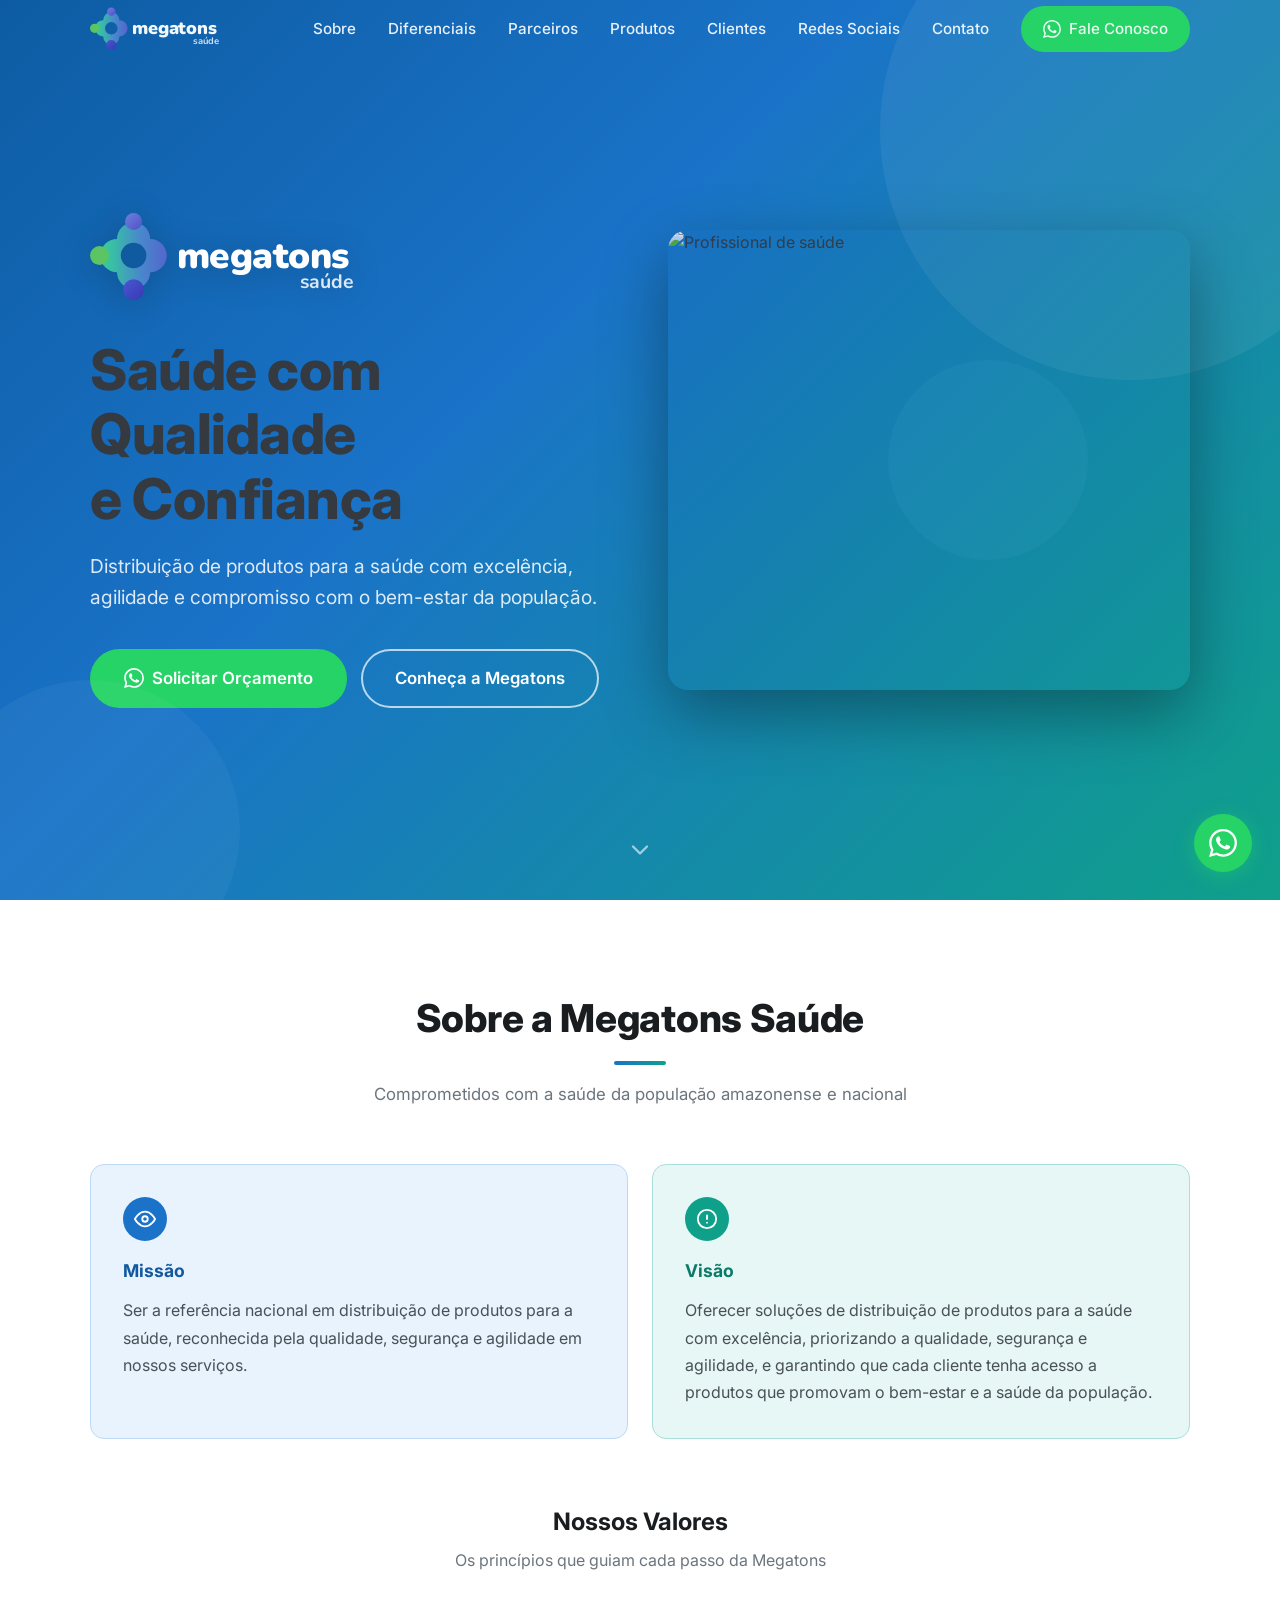
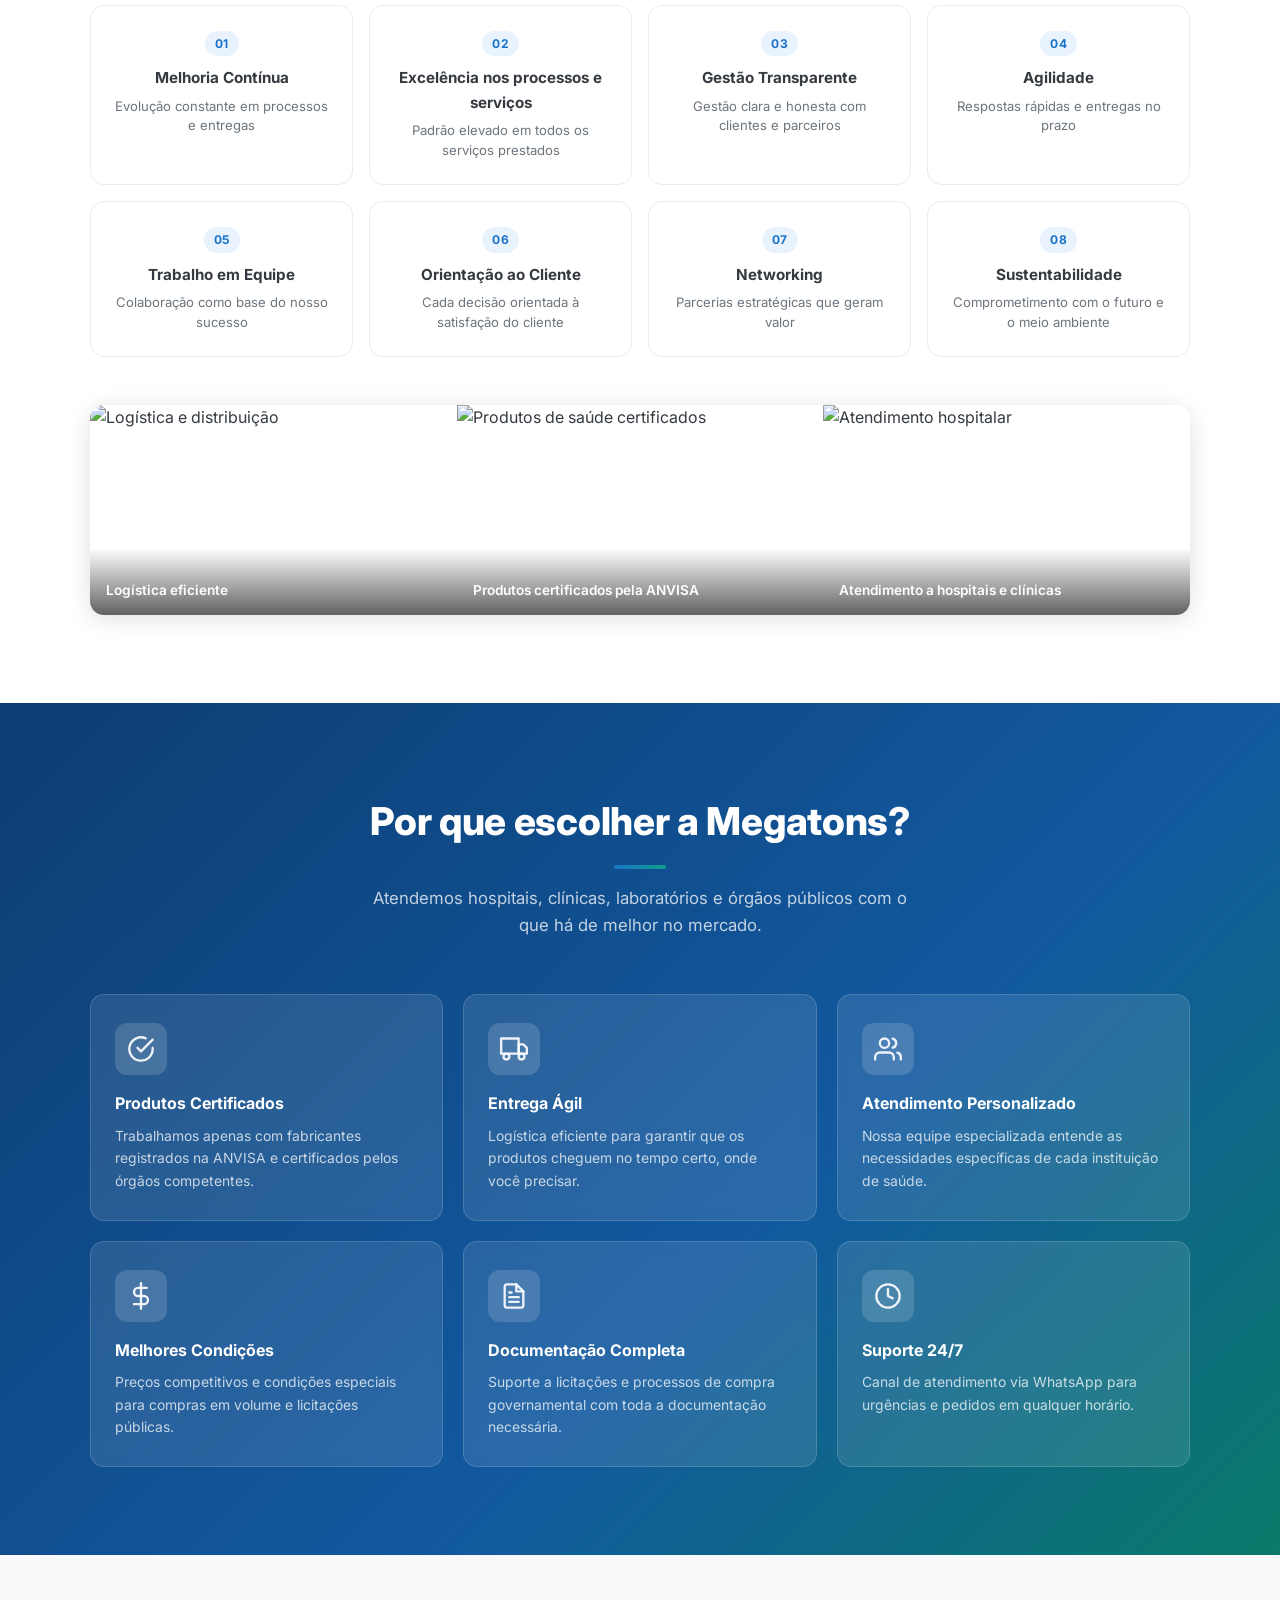
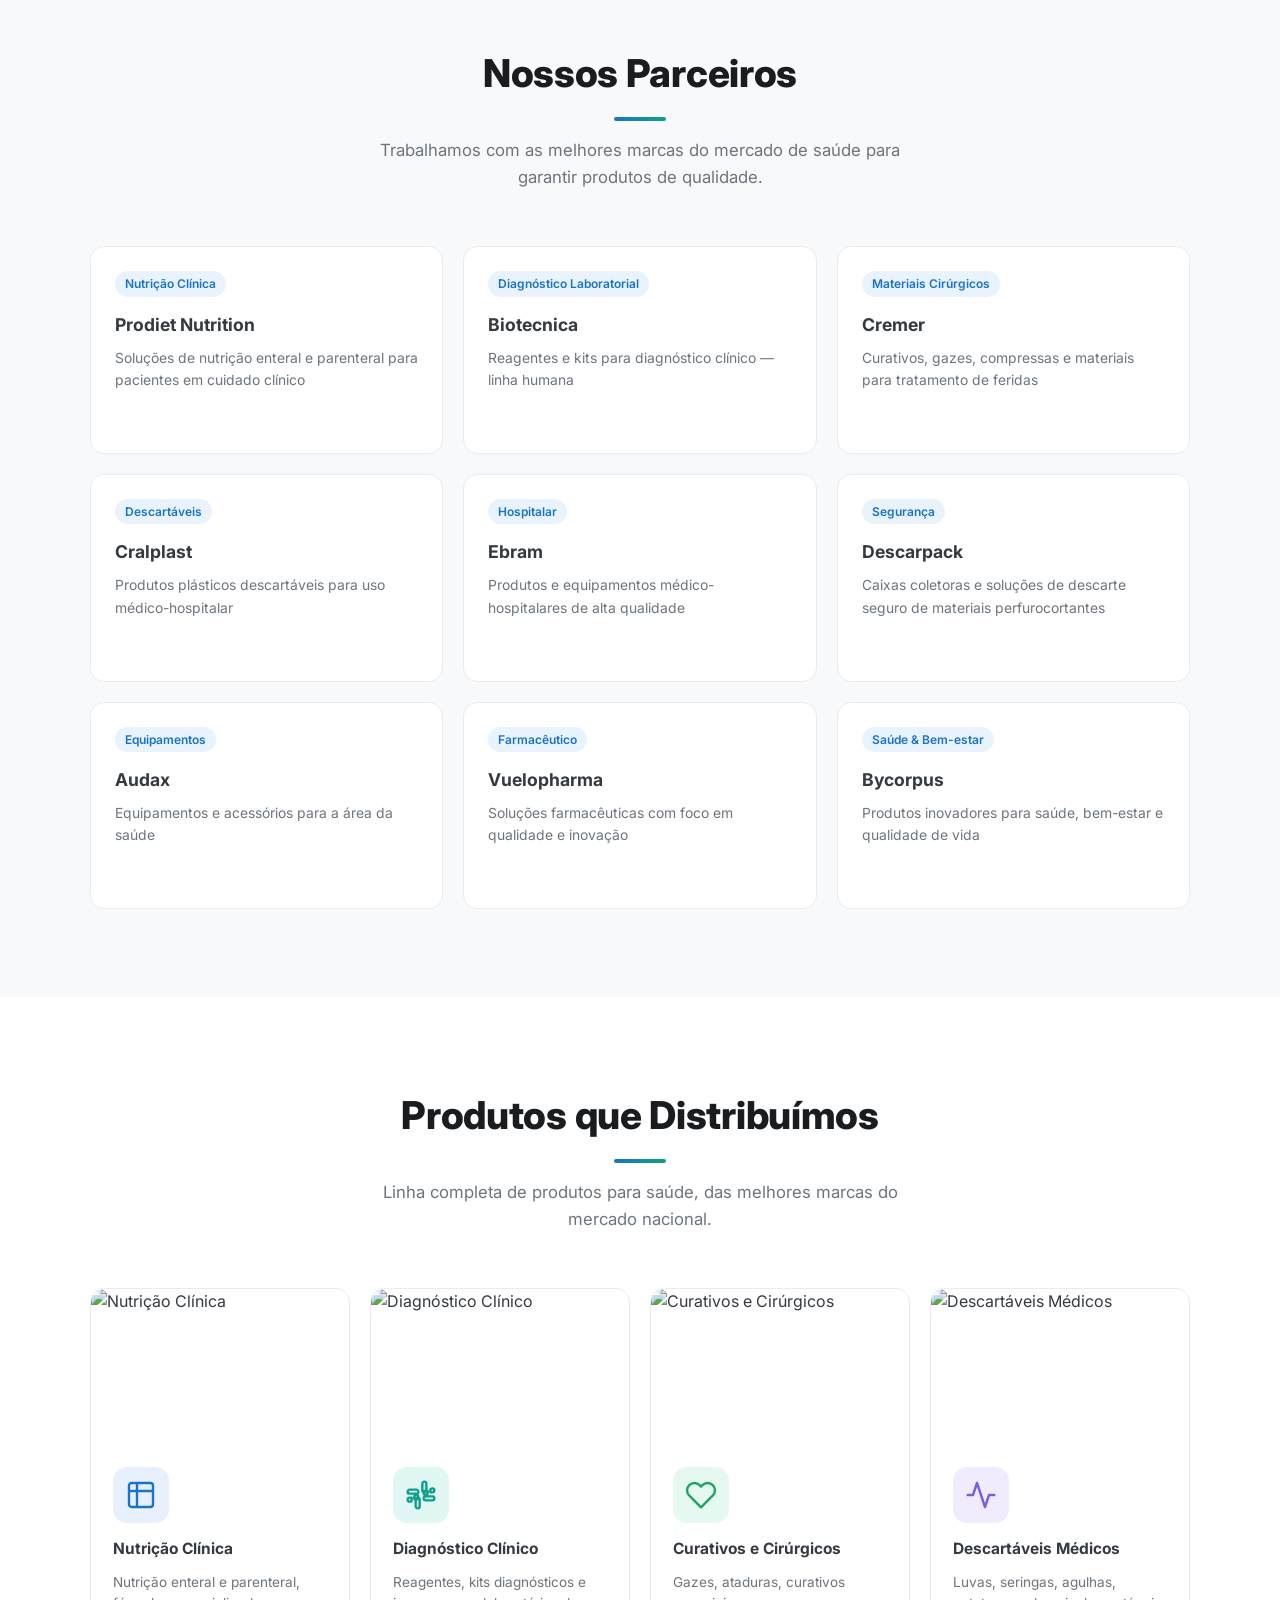
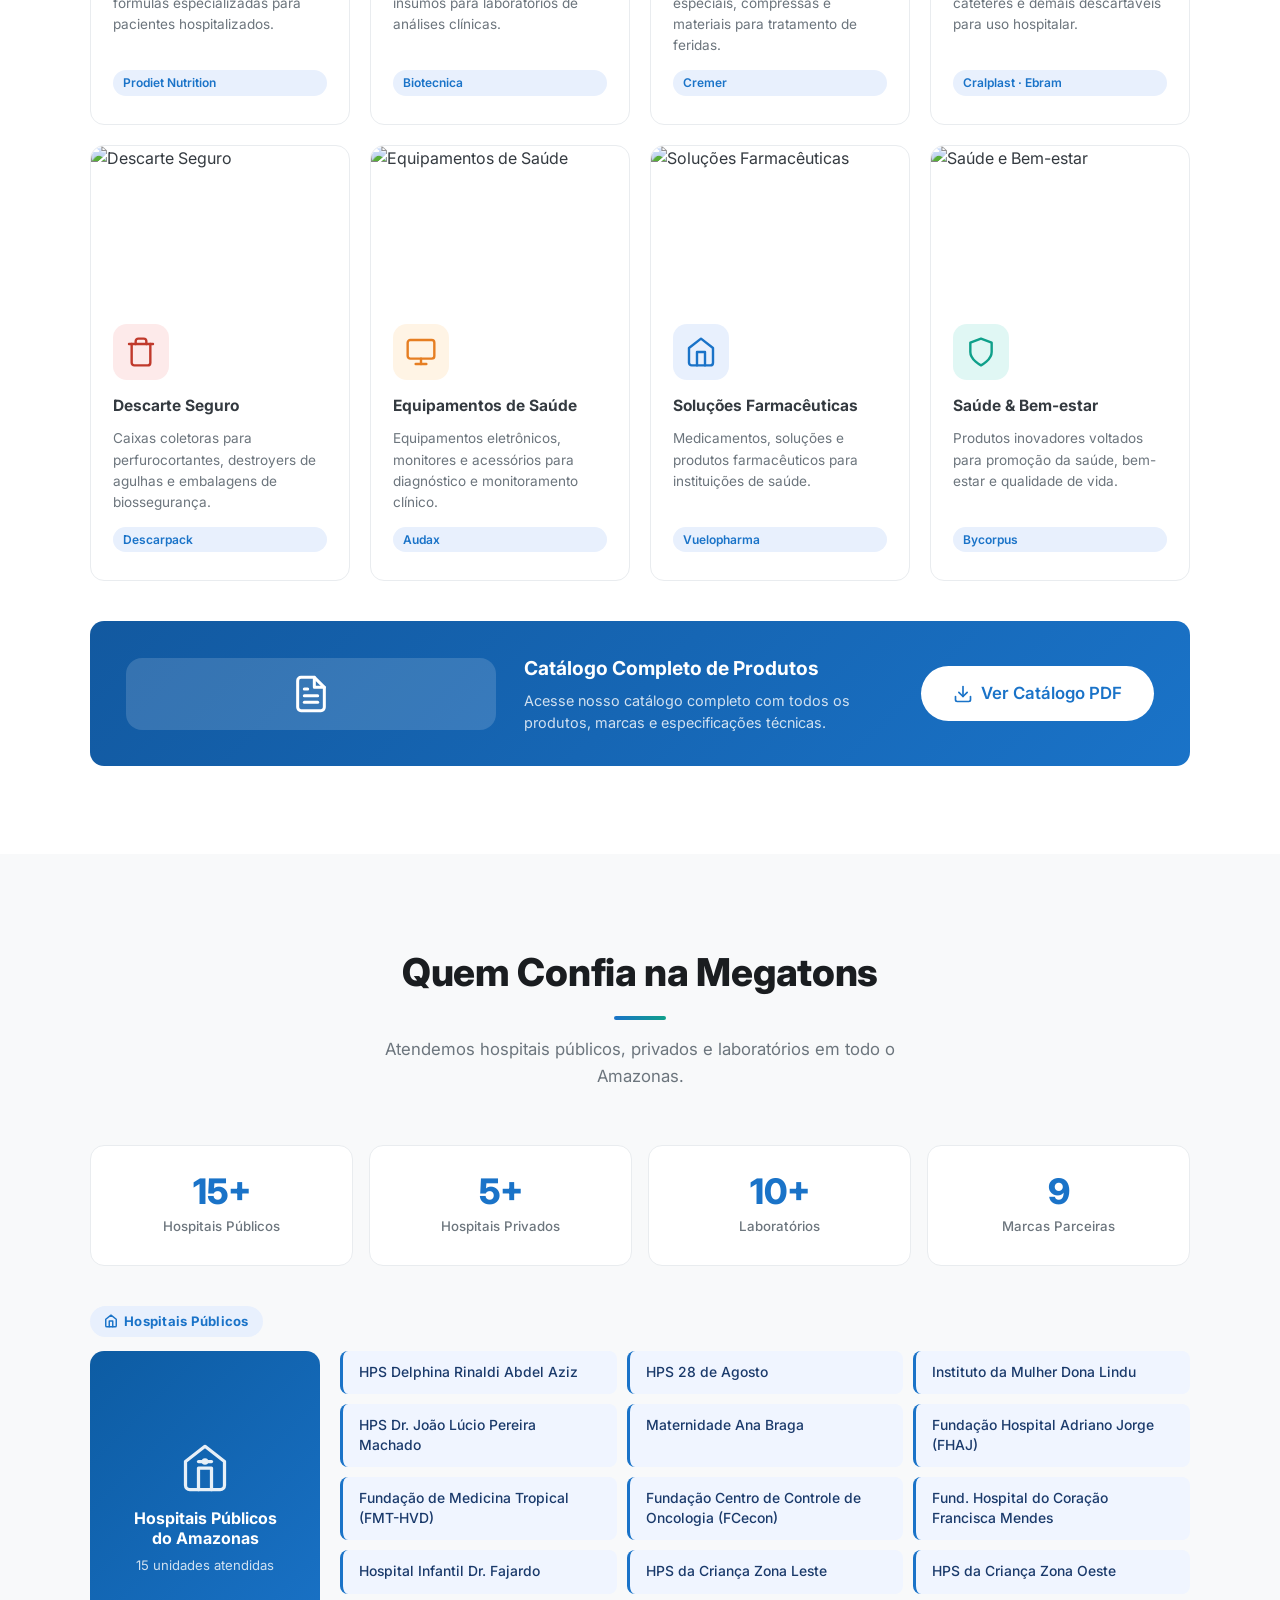
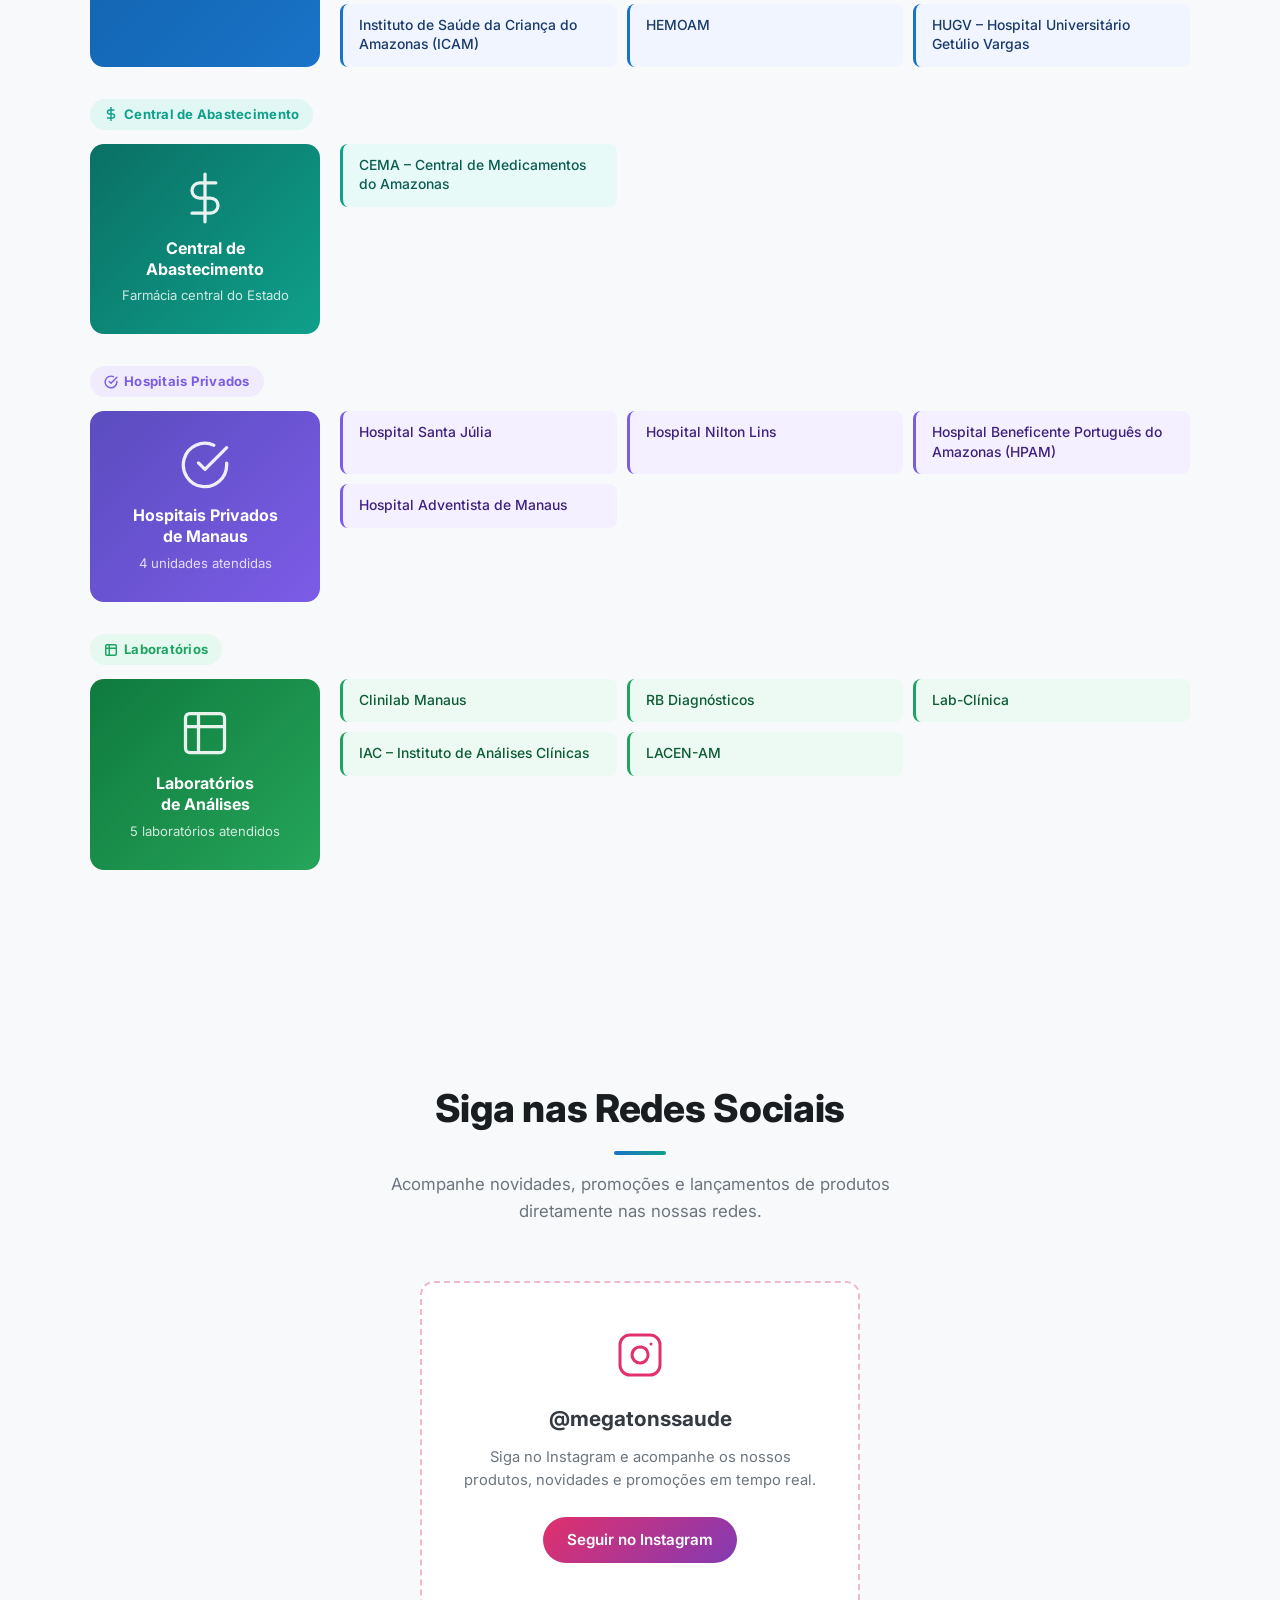
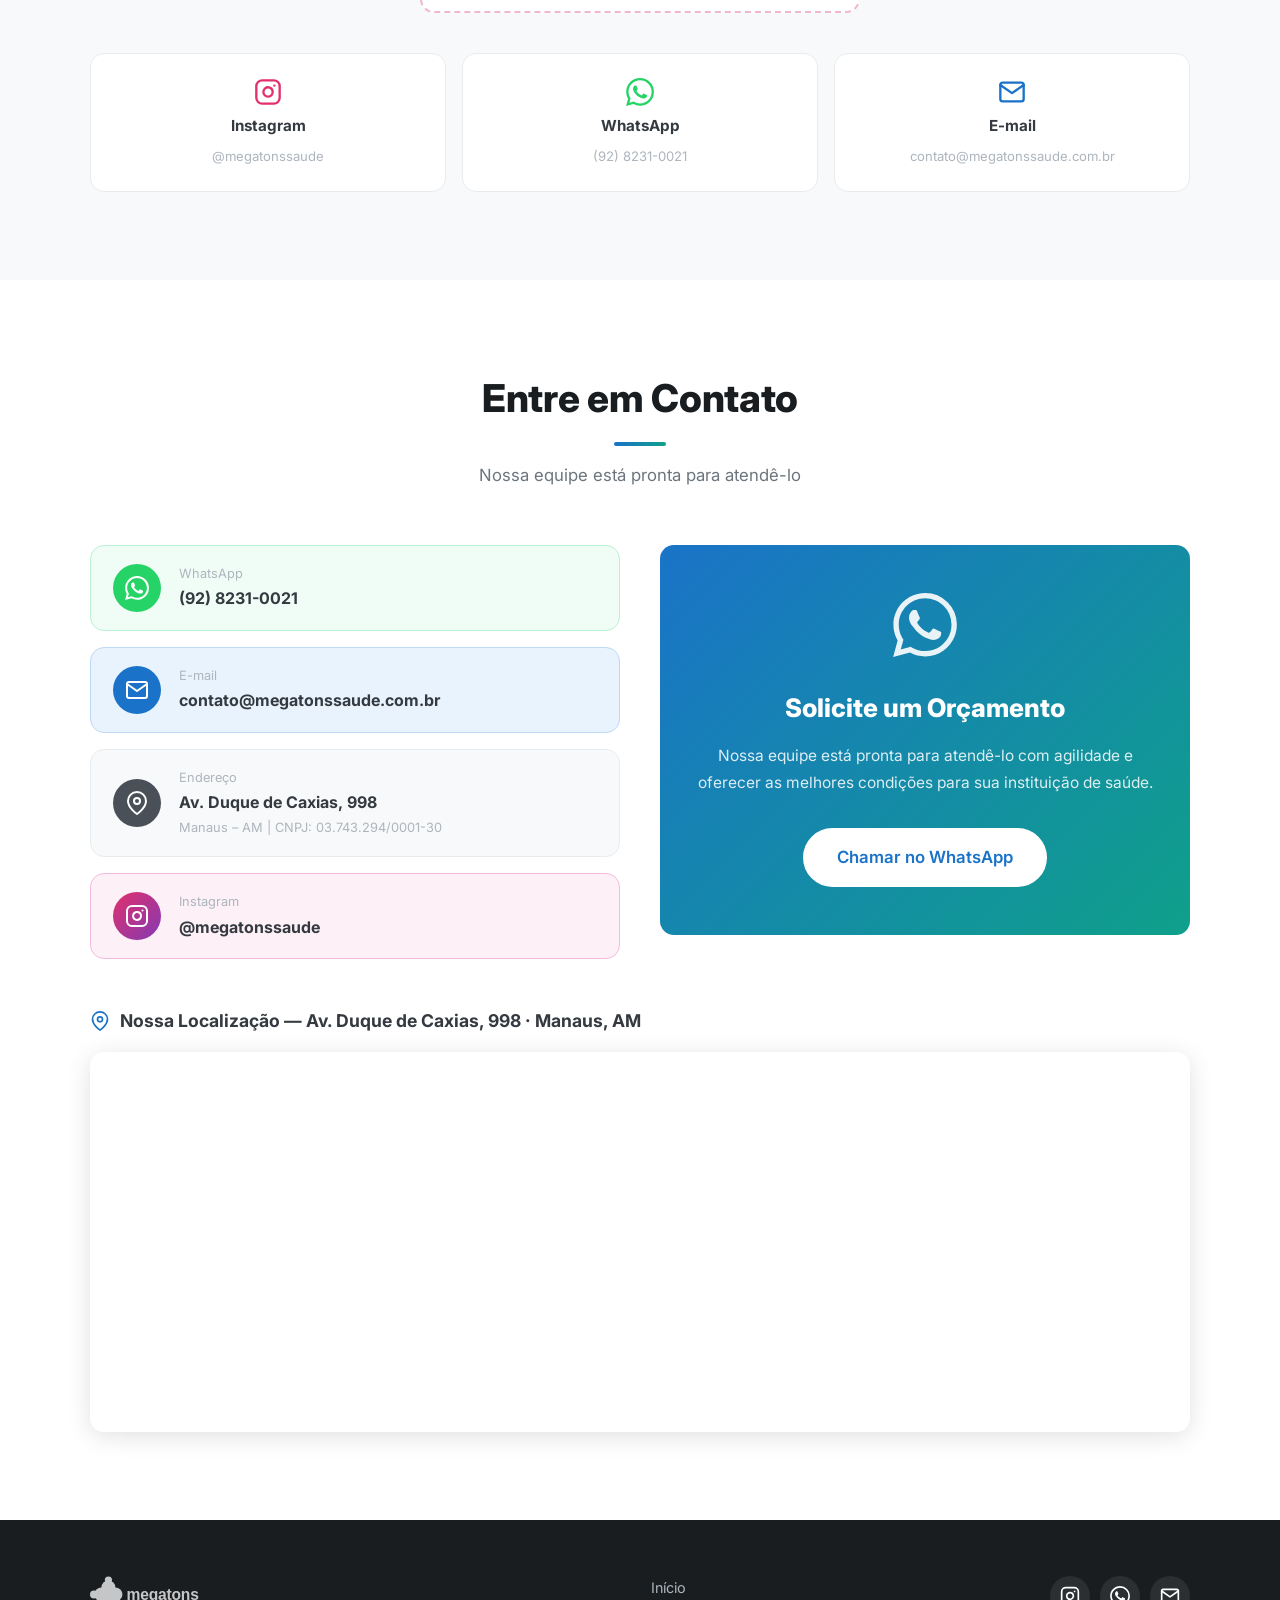
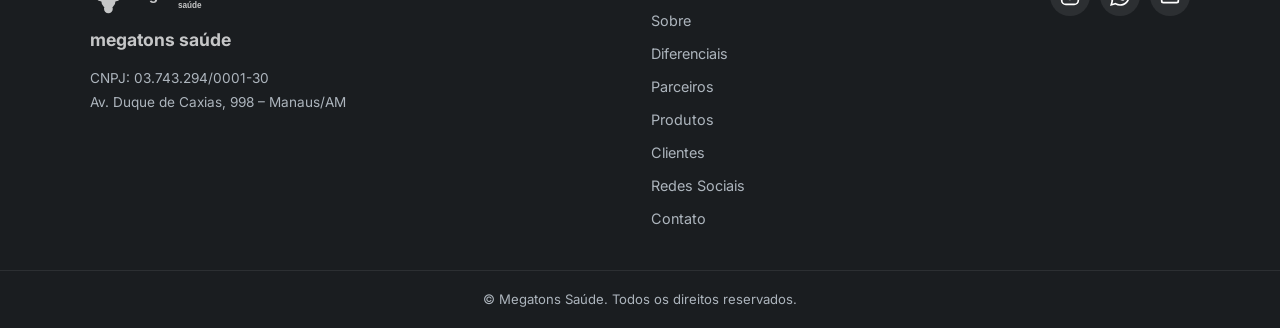
==== commit 9994324a: "Fix logo inline SVG with Nunito font, replace hero photo, fix partner logos, add visual hospital gro" ====
--- a/index.html
+++ b/index.html
@@ -19,7 +19,7 @@
   <link rel="stylesheet" href="styles.css" />
   <link rel="preconnect" href="https://fonts.googleapis.com" />
   <link rel="preconnect" href="https://fonts.gstatic.com" crossorigin />
-  <link href="https://fonts.googleapis.com/css2?family=Inter:wght@400;500;600;700;800&display=swap" rel="stylesheet" />
+  <link href="https://fonts.googleapis.com/css2?family=Inter:wght@400;500;600;700;800&family=Nunito:wght@700;800;900&display=swap" rel="stylesheet" />
 </head>
 <body>
 
@@ -27,8 +27,35 @@
   <header class="navbar" id="navbar">
     <div class="container navbar__inner">
       <a href="#hero" class="navbar__logo">
-        <img src="assets/logo.svg" alt="Megatons Saúde" class="navbar__logo-img" />
-        <span class="navbar__logo-fallback">megatons <span>saúde</span></span>
+        <svg class="navbar__logo-img" xmlns="http://www.w3.org/2000/svg" viewBox="0 0 570 190" role="img" aria-label="Megatons Saúde">
+          <defs>
+            <linearGradient id="nv-rg" x1="0%" y1="50%" x2="100%" y2="50%">
+              <stop offset="0%"   stop-color="#4ACC80"/>
+              <stop offset="22%"  stop-color="#38C4A0"/>
+              <stop offset="58%"  stop-color="#4888CC"/>
+              <stop offset="100%" stop-color="#5A58CC"/>
+            </linearGradient>
+            <linearGradient id="nv-ts" x1="0%" y1="0%" x2="100%" y2="100%">
+              <stop offset="0%" stop-color="#7080DC"/><stop offset="100%" stop-color="#5050C8"/>
+            </linearGradient>
+            <linearGradient id="nv-bs" x1="0%" y1="0%" x2="100%" y2="100%">
+              <stop offset="0%" stop-color="#4858D0"/><stop offset="100%" stop-color="#3838B4"/>
+            </linearGradient>
+            <mask id="nv-rm">
+              <circle cx="57" cy="92" r="35" fill="white"/>
+              <circle cx="92" cy="57" r="35" fill="white"/>
+              <circle cx="127" cy="92" r="35" fill="white"/>
+              <circle cx="92" cy="127" r="35" fill="white"/>
+              <circle cx="92" cy="92" r="27" fill="black"/>
+            </mask>
+          </defs>
+          <rect x="0" y="0" width="184" height="184" fill="url(#nv-rg)" mask="url(#nv-rm)"/>
+          <circle cx="20" cy="92" r="20" fill="#5CC462"/>
+          <circle cx="92" cy="20" r="18" fill="url(#nv-ts)"/>
+          <circle cx="92" cy="164" r="22" fill="url(#nv-bs)"/>
+          <text x="183" y="118" font-family="'Nunito','Arial Rounded MT Bold',Arial,sans-serif" font-size="78" font-weight="900" fill="currentColor" letter-spacing="-1">megatons</text>
+          <text x="558" y="160" font-family="'Nunito','Arial Rounded MT Bold',Arial,sans-serif" font-size="41" font-weight="700" fill="currentColor" text-anchor="end" opacity="0.85">saúde</text>
+        </svg>
       </a>
 
       <nav class="navbar__links" id="navLinks">
@@ -61,7 +88,35 @@
     <div class="container">
       <div class="hero__split">
         <div class="hero__text">
-          <img src="assets/logo.svg" alt="Megatons Saúde" class="hero__logo" />
+          <svg class="hero__logo" xmlns="http://www.w3.org/2000/svg" viewBox="0 0 570 190" role="img" aria-label="Megatons Saúde">
+            <defs>
+              <linearGradient id="hr-rg" x1="0%" y1="50%" x2="100%" y2="50%">
+                <stop offset="0%"   stop-color="#4ACC80"/>
+                <stop offset="22%"  stop-color="#38C4A0"/>
+                <stop offset="58%"  stop-color="#4888CC"/>
+                <stop offset="100%" stop-color="#5A58CC"/>
+              </linearGradient>
+              <linearGradient id="hr-ts" x1="0%" y1="0%" x2="100%" y2="100%">
+                <stop offset="0%" stop-color="#7080DC"/><stop offset="100%" stop-color="#5050C8"/>
+              </linearGradient>
+              <linearGradient id="hr-bs" x1="0%" y1="0%" x2="100%" y2="100%">
+                <stop offset="0%" stop-color="#4858D0"/><stop offset="100%" stop-color="#3838B4"/>
+              </linearGradient>
+              <mask id="hr-rm">
+                <circle cx="57" cy="92" r="35" fill="white"/>
+                <circle cx="92" cy="57" r="35" fill="white"/>
+                <circle cx="127" cy="92" r="35" fill="white"/>
+                <circle cx="92" cy="127" r="35" fill="white"/>
+                <circle cx="92" cy="92" r="27" fill="black"/>
+              </mask>
+            </defs>
+            <rect x="0" y="0" width="184" height="184" fill="url(#hr-rg)" mask="url(#hr-rm)"/>
+            <circle cx="20" cy="92" r="20" fill="#5CC462"/>
+            <circle cx="92" cy="20" r="18" fill="url(#hr-ts)"/>
+            <circle cx="92" cy="164" r="22" fill="url(#hr-bs)"/>
+            <text x="183" y="118" font-family="'Nunito','Arial Rounded MT Bold',Arial,sans-serif" font-size="78" font-weight="900" fill="white" letter-spacing="-1">megatons</text>
+            <text x="558" y="160" font-family="'Nunito','Arial Rounded MT Bold',Arial,sans-serif" font-size="41" font-weight="700" fill="rgba(255,255,255,0.85)" text-anchor="end">saúde</text>
+          </svg>
           <h1 class="hero__title">Saúde com Qualidade<br />e Confiança</h1>
           <p class="hero__subtitle">
             Distribuição de produtos para a saúde com excelência, agilidade e compromisso com o bem-estar da população.
@@ -76,8 +131,8 @@
         </div>
         <div class="hero__photo">
           <img
-            src="https://images.unsplash.com/photo-1576091160550-2173dba999ef?auto=format&fit=crop&w=700&h=460&q=80"
-            alt="Profissional de saúde com produtos médicos"
+            src="https://images.unsplash.com/photo-1584820927498-cad076eee68c?auto=format&fit=crop&w=700&h=460&q=80"
+            alt="Profissional de saúde"
             loading="eager"
           />
         </div>
@@ -250,7 +305,7 @@
 
         <a href="https://prodietnutrition.com/" target="_blank" rel="noopener noreferrer" class="partner-card">
           <div class="partner-card__logo-wrap">
-            <img src="https://logo.clearbit.com/prodietnutrition.com" alt="Prodiet Nutrition" class="partner-card__logo" loading="lazy" onerror="this.parentElement.style.display='none'" />
+            <img src="https://t1.gstatic.com/faviconV2?client=SOCIAL&type=FAVICON&fallback_opts=TYPE,SIZE,URL&url=https://prodietnutrition.com&size=256" alt="Prodiet Nutrition" class="partner-card__logo" loading="lazy" onerror="this.parentElement.style.display='none'" />
           </div>
           <span class="partner-card__tag">Nutrição Clínica</span>
           <h3 class="partner-card__name">Prodiet Nutrition</h3>
@@ -260,7 +315,7 @@
 
         <a href="https://biotecnica.ind.br/produtos/linha-humana/" target="_blank" rel="noopener noreferrer" class="partner-card">
           <div class="partner-card__logo-wrap">
-            <img src="https://logo.clearbit.com/biotecnica.ind.br" alt="Biotecnica" class="partner-card__logo" loading="lazy" onerror="this.parentElement.style.display='none'" />
+            <img src="https://t1.gstatic.com/faviconV2?client=SOCIAL&type=FAVICON&fallback_opts=TYPE,SIZE,URL&url=https://biotecnica.ind.br&size=256" alt="Biotecnica" class="partner-card__logo" loading="lazy" onerror="this.parentElement.style.display='none'" />
           </div>
           <span class="partner-card__tag">Diagnóstico Laboratorial</span>
           <h3 class="partner-card__name">Biotecnica</h3>
@@ -270,7 +325,7 @@
 
         <a href="https://cremer.net.br/" target="_blank" rel="noopener noreferrer" class="partner-card">
           <div class="partner-card__logo-wrap">
-            <img src="https://logo.clearbit.com/cremer.net.br" alt="Cremer" class="partner-card__logo" loading="lazy" onerror="this.parentElement.style.display='none'" />
+            <img src="https://t1.gstatic.com/faviconV2?client=SOCIAL&type=FAVICON&fallback_opts=TYPE,SIZE,URL&url=https://cremer.net.br&size=256" alt="Cremer" class="partner-card__logo" loading="lazy" onerror="this.parentElement.style.display='none'" />
           </div>
           <span class="partner-card__tag">Materiais Cirúrgicos</span>
           <h3 class="partner-card__name">Cremer</h3>
@@ -280,7 +335,7 @@
 
         <a href="https://www.cralplast.com.br/" target="_blank" rel="noopener noreferrer" class="partner-card">
           <div class="partner-card__logo-wrap">
-            <img src="https://logo.clearbit.com/cralplast.com.br" alt="Cralplast" class="partner-card__logo" loading="lazy" onerror="this.parentElement.style.display='none'" />
+            <img src="https://t1.gstatic.com/faviconV2?client=SOCIAL&type=FAVICON&fallback_opts=TYPE,SIZE,URL&url=https://cralplast.com.br&size=256" alt="Cralplast" class="partner-card__logo" loading="lazy" onerror="this.parentElement.style.display='none'" />
           </div>
           <span class="partner-card__tag">Descartáveis</span>
           <h3 class="partner-card__name">Cralplast</h3>
@@ -290,7 +345,7 @@
 
         <a href="https://ebram.com/" target="_blank" rel="noopener noreferrer" class="partner-card">
           <div class="partner-card__logo-wrap">
-            <img src="https://logo.clearbit.com/ebram.com" alt="Ebram" class="partner-card__logo" loading="lazy" onerror="this.parentElement.style.display='none'" />
+            <img src="https://t1.gstatic.com/faviconV2?client=SOCIAL&type=FAVICON&fallback_opts=TYPE,SIZE,URL&url=https://ebram.com&size=256" alt="Ebram" class="partner-card__logo" loading="lazy" onerror="this.parentElement.style.display='none'" />
           </div>
           <span class="partner-card__tag">Hospitalar</span>
           <h3 class="partner-card__name">Ebram</h3>
@@ -300,7 +355,7 @@
 
         <a href="https://loja.descarpack.com.br/" target="_blank" rel="noopener noreferrer" class="partner-card">
           <div class="partner-card__logo-wrap">
-            <img src="https://logo.clearbit.com/descarpack.com.br" alt="Descarpack" class="partner-card__logo" loading="lazy" onerror="this.parentElement.style.display='none'" />
+            <img src="https://t1.gstatic.com/faviconV2?client=SOCIAL&type=FAVICON&fallback_opts=TYPE,SIZE,URL&url=https://descarpack.com.br&size=256" alt="Descarpack" class="partner-card__logo" loading="lazy" onerror="this.parentElement.style.display='none'" />
           </div>
           <span class="partner-card__tag">Segurança</span>
           <h3 class="partner-card__name">Descarpack</h3>
@@ -310,7 +365,7 @@
 
         <a href="https://audaxco.com/" target="_blank" rel="noopener noreferrer" class="partner-card">
           <div class="partner-card__logo-wrap">
-            <img src="https://logo.clearbit.com/audaxco.com" alt="Audax" class="partner-card__logo" loading="lazy" onerror="this.parentElement.style.display='none'" />
+            <img src="https://t1.gstatic.com/faviconV2?client=SOCIAL&type=FAVICON&fallback_opts=TYPE,SIZE,URL&url=https://audaxco.com&size=256" alt="Audax" class="partner-card__logo" loading="lazy" onerror="this.parentElement.style.display='none'" />
           </div>
           <span class="partner-card__tag">Equipamentos</span>
           <h3 class="partner-card__name">Audax</h3>
@@ -320,7 +375,7 @@
 
         <a href="https://www.vuelopharma.com/" target="_blank" rel="noopener noreferrer" class="partner-card">
           <div class="partner-card__logo-wrap">
-            <img src="https://logo.clearbit.com/vuelopharma.com" alt="Vuelopharma" class="partner-card__logo" loading="lazy" onerror="this.parentElement.style.display='none'" />
+            <img src="https://t1.gstatic.com/faviconV2?client=SOCIAL&type=FAVICON&fallback_opts=TYPE,SIZE,URL&url=https://vuelopharma.com&size=256" alt="Vuelopharma" class="partner-card__logo" loading="lazy" onerror="this.parentElement.style.display='none'" />
           </div>
           <span class="partner-card__tag">Farmacêutico</span>
           <h3 class="partner-card__name">Vuelopharma</h3>
@@ -330,7 +385,7 @@
 
         <a href="https://bycorpus.com.br/" target="_blank" rel="noopener noreferrer" class="partner-card">
           <div class="partner-card__logo-wrap">
-            <img src="https://logo.clearbit.com/bycorpus.com.br" alt="Bycorpus" class="partner-card__logo" loading="lazy" onerror="this.parentElement.style.display='none'" />
+            <img src="https://t1.gstatic.com/faviconV2?client=SOCIAL&type=FAVICON&fallback_opts=TYPE,SIZE,URL&url=https://bycorpus.com.br&size=256" alt="Bycorpus" class="partner-card__logo" loading="lazy" onerror="this.parentElement.style.display='none'" />
           </div>
           <span class="partner-card__tag">Saúde & Bem-estar</span>
           <h3 class="partner-card__name">Bycorpus</h3>
@@ -489,22 +544,29 @@
             Hospitais Públicos
           </span>
         </div>
-        <div class="clients-grid">
-          <div class="client-card client-card--blue">HPS Delphina Rinaldi Abdel Aziz</div>
-          <div class="client-card client-card--blue">HPS 28 de Agosto</div>
-          <div class="client-card client-card--blue">Instituto da Mulher Dona Lindu</div>
-          <div class="client-card client-card--blue">HPS Dr. João Lúcio Pereira Machado</div>
-          <div class="client-card client-card--blue">Maternidade Ana Braga</div>
-          <div class="client-card client-card--blue">Fundação Hospital Adriano Jorge (FHAJ)</div>
-          <div class="client-card client-card--blue">Fundação de Medicina Tropical (FMT-HVD)</div>
-          <div class="client-card client-card--blue">Fundação Centro de Controle de Oncologia (FCecon)</div>
-          <div class="client-card client-card--blue">Fund. Hospital do Coração Francisca Mendes</div>
-          <div class="client-card client-card--blue">Hospital Infantil Dr. Fajardo</div>
-          <div class="client-card client-card--blue">HPS da Criança Zona Leste</div>
-          <div class="client-card client-card--blue">HPS da Criança Zona Oeste</div>
-          <div class="client-card client-card--blue">Instituto de Saúde da Criança do Amazonas (ICAM)</div>
-          <div class="client-card client-card--blue">HEMOAM</div>
-          <div class="client-card client-card--blue">HUGV – Hospital Universitário Getúlio Vargas</div>
+        <div class="clients-group__inner">
+          <div class="clients-group__visual clients-group__visual--blue">
+            <svg xmlns="http://www.w3.org/2000/svg" width="52" height="52" viewBox="0 0 24 24" fill="none" stroke="white" stroke-width="1.5" stroke-linecap="round" stroke-linejoin="round"><path d="M3 9l9-7 9 7v11a2 2 0 0 1-2 2H5a2 2 0 0 1-2-2z"></path><polyline points="9 22 9 12 15 12 15 22"></polyline><line x1="12" y1="9" x2="12" y2="9.01" stroke-width="3"/><line x1="9" y1="9" x2="15" y2="9"/></svg>
+            <span class="clients-group__visual-title">Hospitais Públicos<br />do Amazonas</span>
+            <span class="clients-group__visual-count">15 unidades atendidas</span>
+          </div>
+          <div class="clients-grid">
+            <div class="client-card client-card--blue">HPS Delphina Rinaldi Abdel Aziz</div>
+            <div class="client-card client-card--blue">HPS 28 de Agosto</div>
+            <div class="client-card client-card--blue">Instituto da Mulher Dona Lindu</div>
+            <div class="client-card client-card--blue">HPS Dr. João Lúcio Pereira Machado</div>
+            <div class="client-card client-card--blue">Maternidade Ana Braga</div>
+            <div class="client-card client-card--blue">Fundação Hospital Adriano Jorge (FHAJ)</div>
+            <div class="client-card client-card--blue">Fundação de Medicina Tropical (FMT-HVD)</div>
+            <div class="client-card client-card--blue">Fundação Centro de Controle de Oncologia (FCecon)</div>
+            <div class="client-card client-card--blue">Fund. Hospital do Coração Francisca Mendes</div>
+            <div class="client-card client-card--blue">Hospital Infantil Dr. Fajardo</div>
+            <div class="client-card client-card--blue">HPS da Criança Zona Leste</div>
+            <div class="client-card client-card--blue">HPS da Criança Zona Oeste</div>
+            <div class="client-card client-card--blue">Instituto de Saúde da Criança do Amazonas (ICAM)</div>
+            <div class="client-card client-card--blue">HEMOAM</div>
+            <div class="client-card client-card--blue">HUGV – Hospital Universitário Getúlio Vargas</div>
+          </div>
         </div>
       </div>
 
@@ -516,8 +578,15 @@
             Central de Abastecimento
           </span>
         </div>
-        <div class="clients-grid">
-          <div class="client-card client-card--teal">CEMA – Central de Medicamentos do Amazonas</div>
+        <div class="clients-group__inner">
+          <div class="clients-group__visual clients-group__visual--teal">
+            <svg xmlns="http://www.w3.org/2000/svg" width="52" height="52" viewBox="0 0 24 24" fill="none" stroke="white" stroke-width="1.5" stroke-linecap="round" stroke-linejoin="round"><line x1="12" y1="1" x2="12" y2="23"></line><path d="M17 5H9.5a3.5 3.5 0 0 0 0 7h5a3.5 3.5 0 0 1 0 7H6"></path></svg>
+            <span class="clients-group__visual-title">Central de<br />Abastecimento</span>
+            <span class="clients-group__visual-count">Farmácia central do Estado</span>
+          </div>
+          <div class="clients-grid">
+            <div class="client-card client-card--teal">CEMA – Central de Medicamentos do Amazonas</div>
+          </div>
         </div>
       </div>
 
@@ -529,11 +598,18 @@
             Hospitais Privados
           </span>
         </div>
-        <div class="clients-grid">
-          <div class="client-card client-card--purple">Hospital Santa Júlia</div>
-          <div class="client-card client-card--purple">Hospital Nilton Lins</div>
-          <div class="client-card client-card--purple">Hospital Beneficente Português do Amazonas (HPAM)</div>
-          <div class="client-card client-card--purple">Hospital Adventista de Manaus</div>
+        <div class="clients-group__inner">
+          <div class="clients-group__visual clients-group__visual--purple">
+            <svg xmlns="http://www.w3.org/2000/svg" width="52" height="52" viewBox="0 0 24 24" fill="none" stroke="white" stroke-width="1.5" stroke-linecap="round" stroke-linejoin="round"><path d="M22 11.08V12a10 10 0 1 1-5.93-9.14"></path><polyline points="22 4 12 14.01 9 11.01"></polyline></svg>
+            <span class="clients-group__visual-title">Hospitais Privados<br />de Manaus</span>
+            <span class="clients-group__visual-count">4 unidades atendidas</span>
+          </div>
+          <div class="clients-grid">
+            <div class="client-card client-card--purple">Hospital Santa Júlia</div>
+            <div class="client-card client-card--purple">Hospital Nilton Lins</div>
+            <div class="client-card client-card--purple">Hospital Beneficente Português do Amazonas (HPAM)</div>
+            <div class="client-card client-card--purple">Hospital Adventista de Manaus</div>
+          </div>
         </div>
       </div>
 
@@ -545,12 +621,19 @@
             Laboratórios
           </span>
         </div>
-        <div class="clients-grid">
-          <div class="client-card client-card--green">Clinilab Manaus</div>
-          <div class="client-card client-card--green">RB Diagnósticos</div>
-          <div class="client-card client-card--green">Lab-Clínica</div>
-          <div class="client-card client-card--green">IAC – Instituto de Análises Clínicas</div>
-          <div class="client-card client-card--green">LACEN-AM</div>
+        <div class="clients-group__inner">
+          <div class="clients-group__visual clients-group__visual--green">
+            <svg xmlns="http://www.w3.org/2000/svg" width="52" height="52" viewBox="0 0 24 24" fill="none" stroke="white" stroke-width="1.5" stroke-linecap="round" stroke-linejoin="round"><path d="M9 3H5a2 2 0 0 0-2 2v4m6-6h10a2 2 0 0 1 2 2v4M9 3v18m0 0h10a2 2 0 0 0 2-2V9M9 21H5a2 2 0 0 1-2-2V9m0 0h18"></path></svg>
+            <span class="clients-group__visual-title">Laboratórios<br />de Análises</span>
+            <span class="clients-group__visual-count">5 laboratórios atendidos</span>
+          </div>
+          <div class="clients-grid">
+            <div class="client-card client-card--green">Clinilab Manaus</div>
+            <div class="client-card client-card--green">RB Diagnósticos</div>
+            <div class="client-card client-card--green">Lab-Clínica</div>
+            <div class="client-card client-card--green">IAC – Instituto de Análises Clínicas</div>
+            <div class="client-card client-card--green">LACEN-AM</div>
+          </div>
         </div>
       </div>
 
--- a/styles.css
+++ b/styles.css
@@ -120,8 +120,10 @@
 .navbar__logo-img {
   height: 44px;
   width: auto;
-  transition: opacity var(--transition);
-}
+  transition: color var(--transition), opacity var(--transition);
+  color: rgba(255,255,255,0.95);
+}
+.navbar.scrolled .navbar__logo-img { color: var(--blue); }
 
 /* Fallback text shown when logo.png doesn't exist */
 .navbar__logo-fallback {
@@ -1060,6 +1062,42 @@
   font-weight: 600;
 }
 
+/* ---------- Clients group visual ---------- */
+.clients-group__inner {
+  display: grid;
+  grid-template-columns: 230px 1fr;
+  gap: 20px;
+  align-items: start;
+}
+.clients-group__visual {
+  border-radius: var(--radius);
+  height: 100%;
+  min-height: 180px;
+  display: flex;
+  flex-direction: column;
+  align-items: center;
+  justify-content: center;
+  gap: 14px;
+  padding: 28px 20px;
+  color: white;
+  text-align: center;
+}
+.clients-group__visual--blue   { background: linear-gradient(135deg, #0d5ca3 0%, #1A73C8 100%); }
+.clients-group__visual--teal   { background: linear-gradient(135deg, #0a7066 0%, #0fa08a 100%); }
+.clients-group__visual--purple { background: linear-gradient(135deg, #5b4cbf 0%, #7B5CE7 100%); }
+.clients-group__visual--green  { background: linear-gradient(135deg, #0f7a3e 0%, #25a55a 100%); }
+.clients-group__visual svg { opacity: 0.9; }
+.clients-group__visual-title {
+  font-size: 1rem;
+  font-weight: 700;
+  line-height: 1.3;
+}
+.clients-group__visual-count {
+  font-size: .82rem;
+  opacity: 0.8;
+  margin-top: -8px;
+}
+
 /* ---------- Partner card logo ---------- */
 .partner-card__logo-wrap {
   height: 56px;
@@ -1068,14 +1106,15 @@
   margin-bottom: 14px;
 }
 .partner-card__logo {
-  max-height: 46px;
-  max-width: 140px;
-  width: auto;
+  height: 44px;
+  width: 44px;
   object-fit: contain;
-  filter: grayscale(30%) opacity(0.85);
-  transition: filter var(--transition);
-}
-.partner-card:hover .partner-card__logo { filter: none; }
+  border-radius: 10px;
+  box-shadow: 0 2px 8px rgba(0,0,0,.1);
+  filter: grayscale(20%) opacity(0.88);
+  transition: filter var(--transition), transform var(--transition);
+}
+.partner-card:hover .partner-card__logo { filter: none; transform: scale(1.08); }
 
 /* ---------- Product card with image ---------- */
 .product-card { overflow: hidden; }
@@ -1137,6 +1176,8 @@
   .hero__photo { display: none; }
   .about-photos { grid-template-columns: 1fr; }
   .map-wrap { height: 280px; }
+  .clients-group__inner { grid-template-columns: 1fr; }
+  .clients-group__visual { min-height: 120px; }
 
   .navbar__links    { display: none; }
   .navbar__hamburger{ display: flex; }
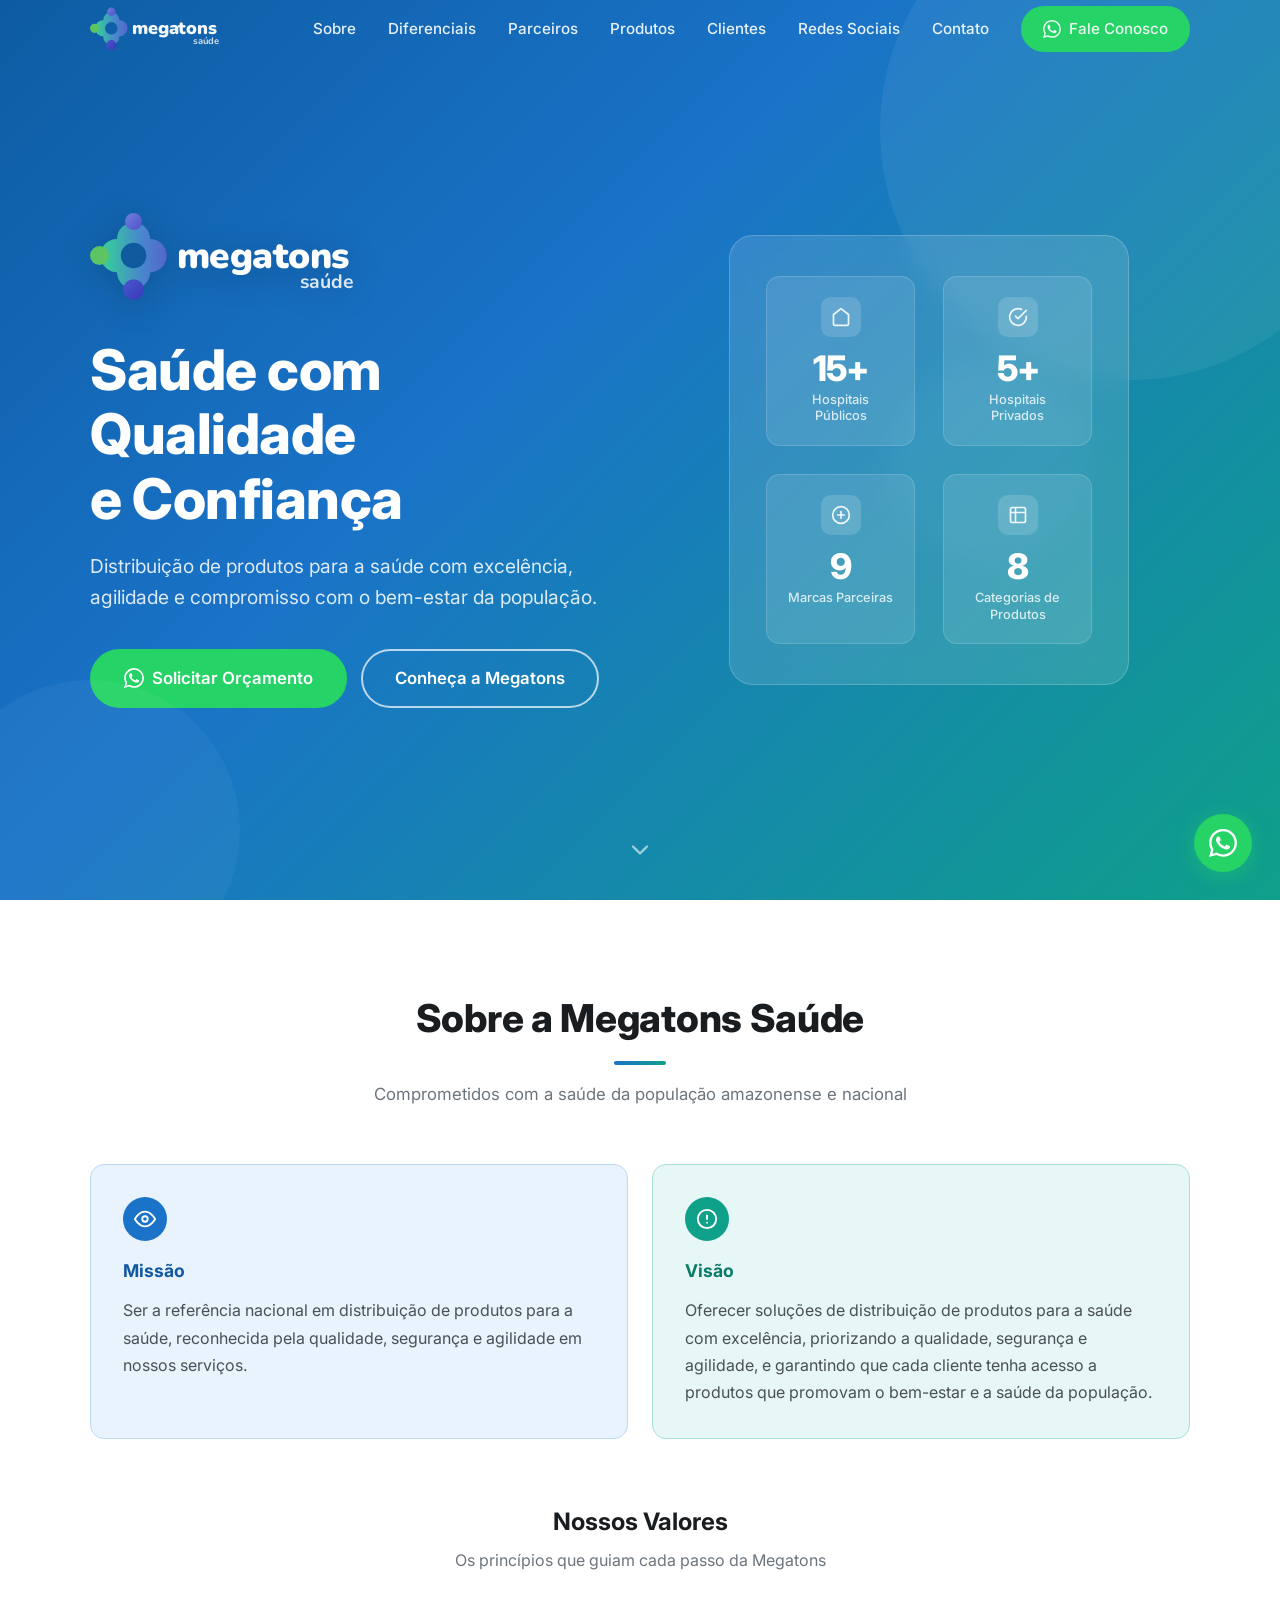
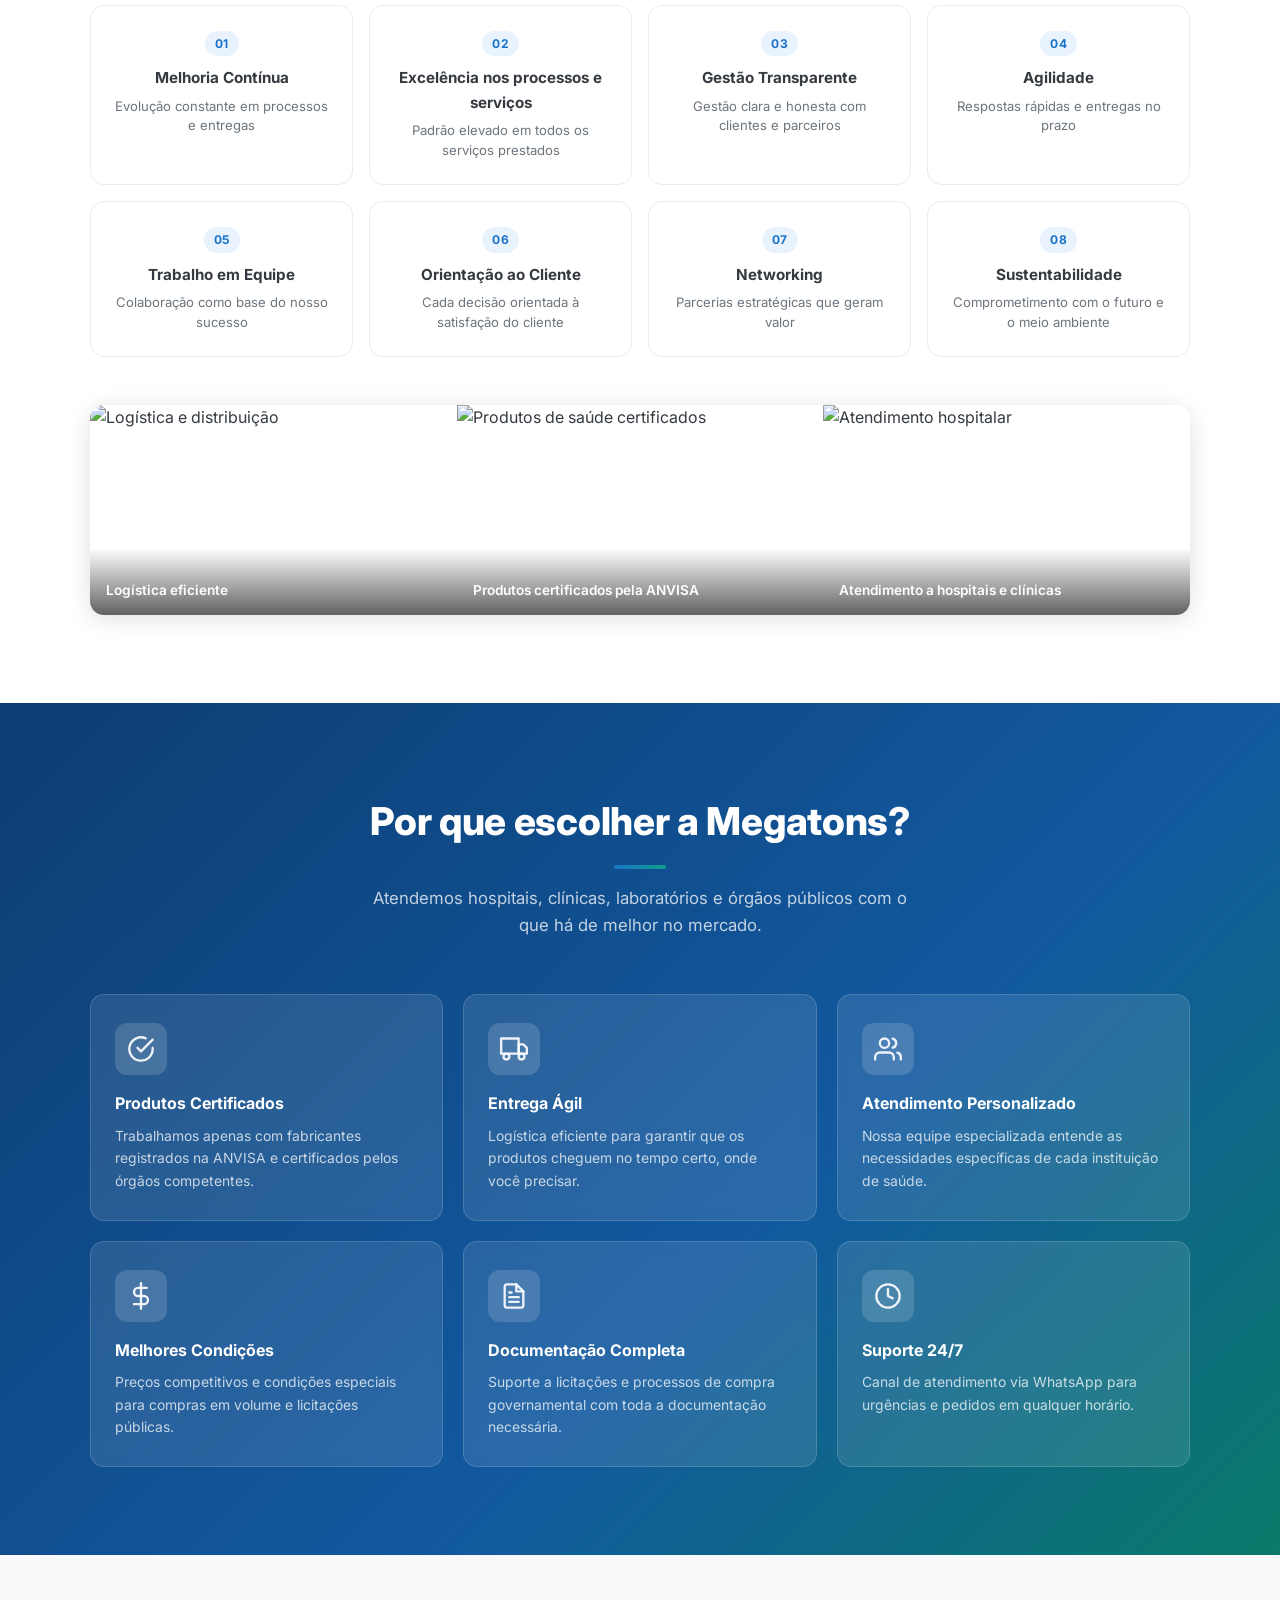
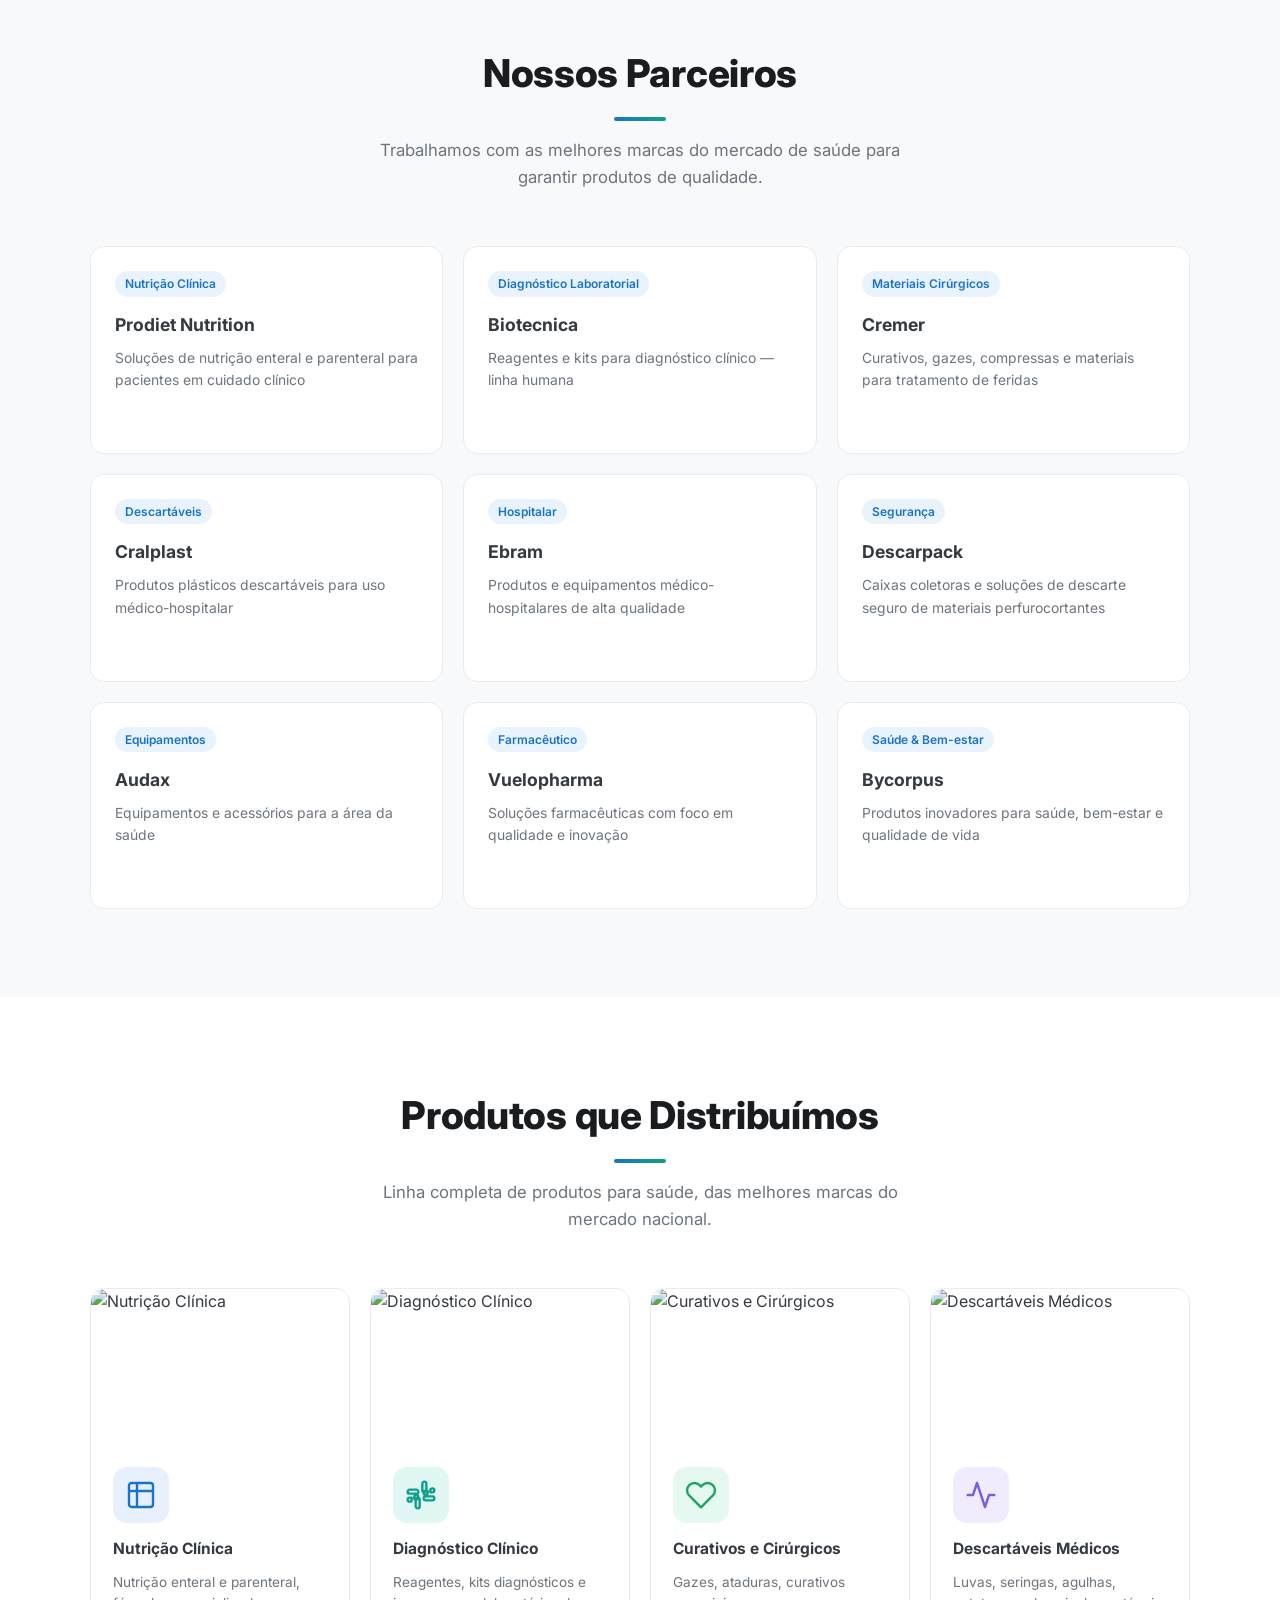
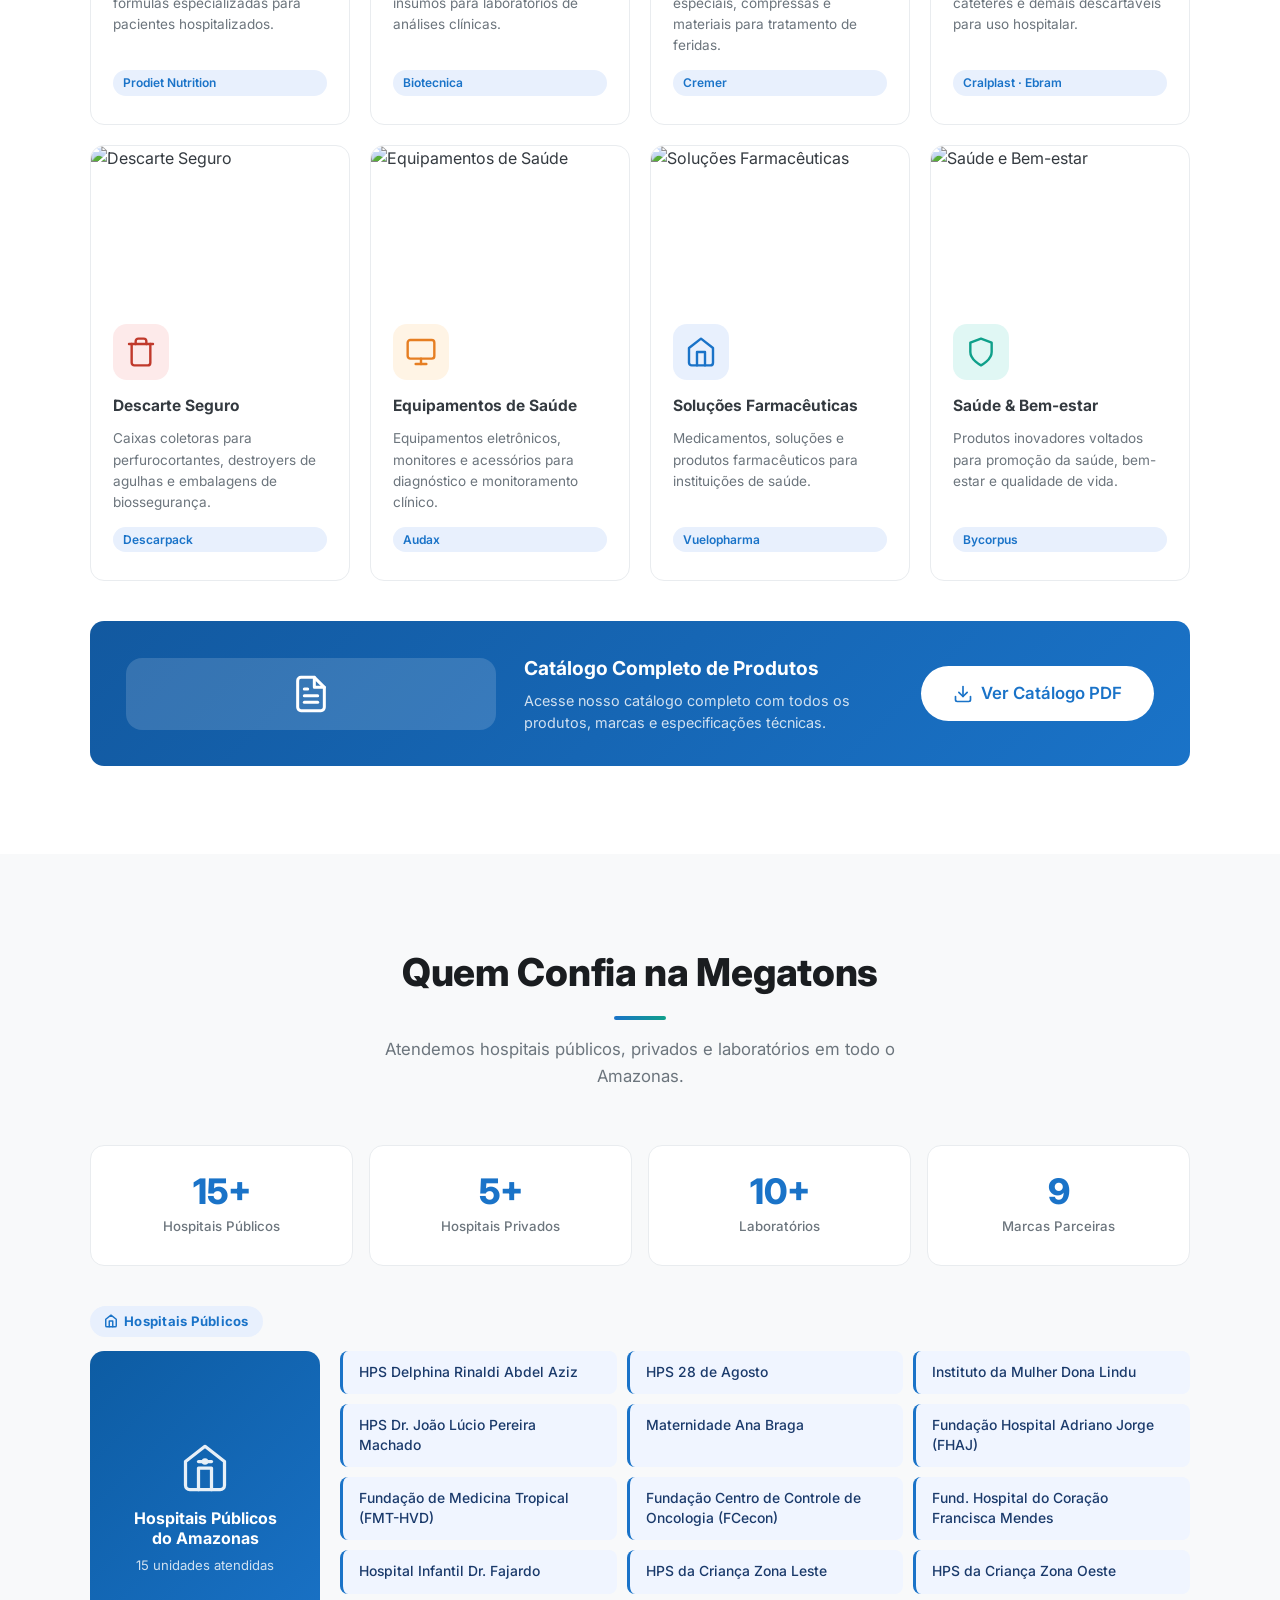
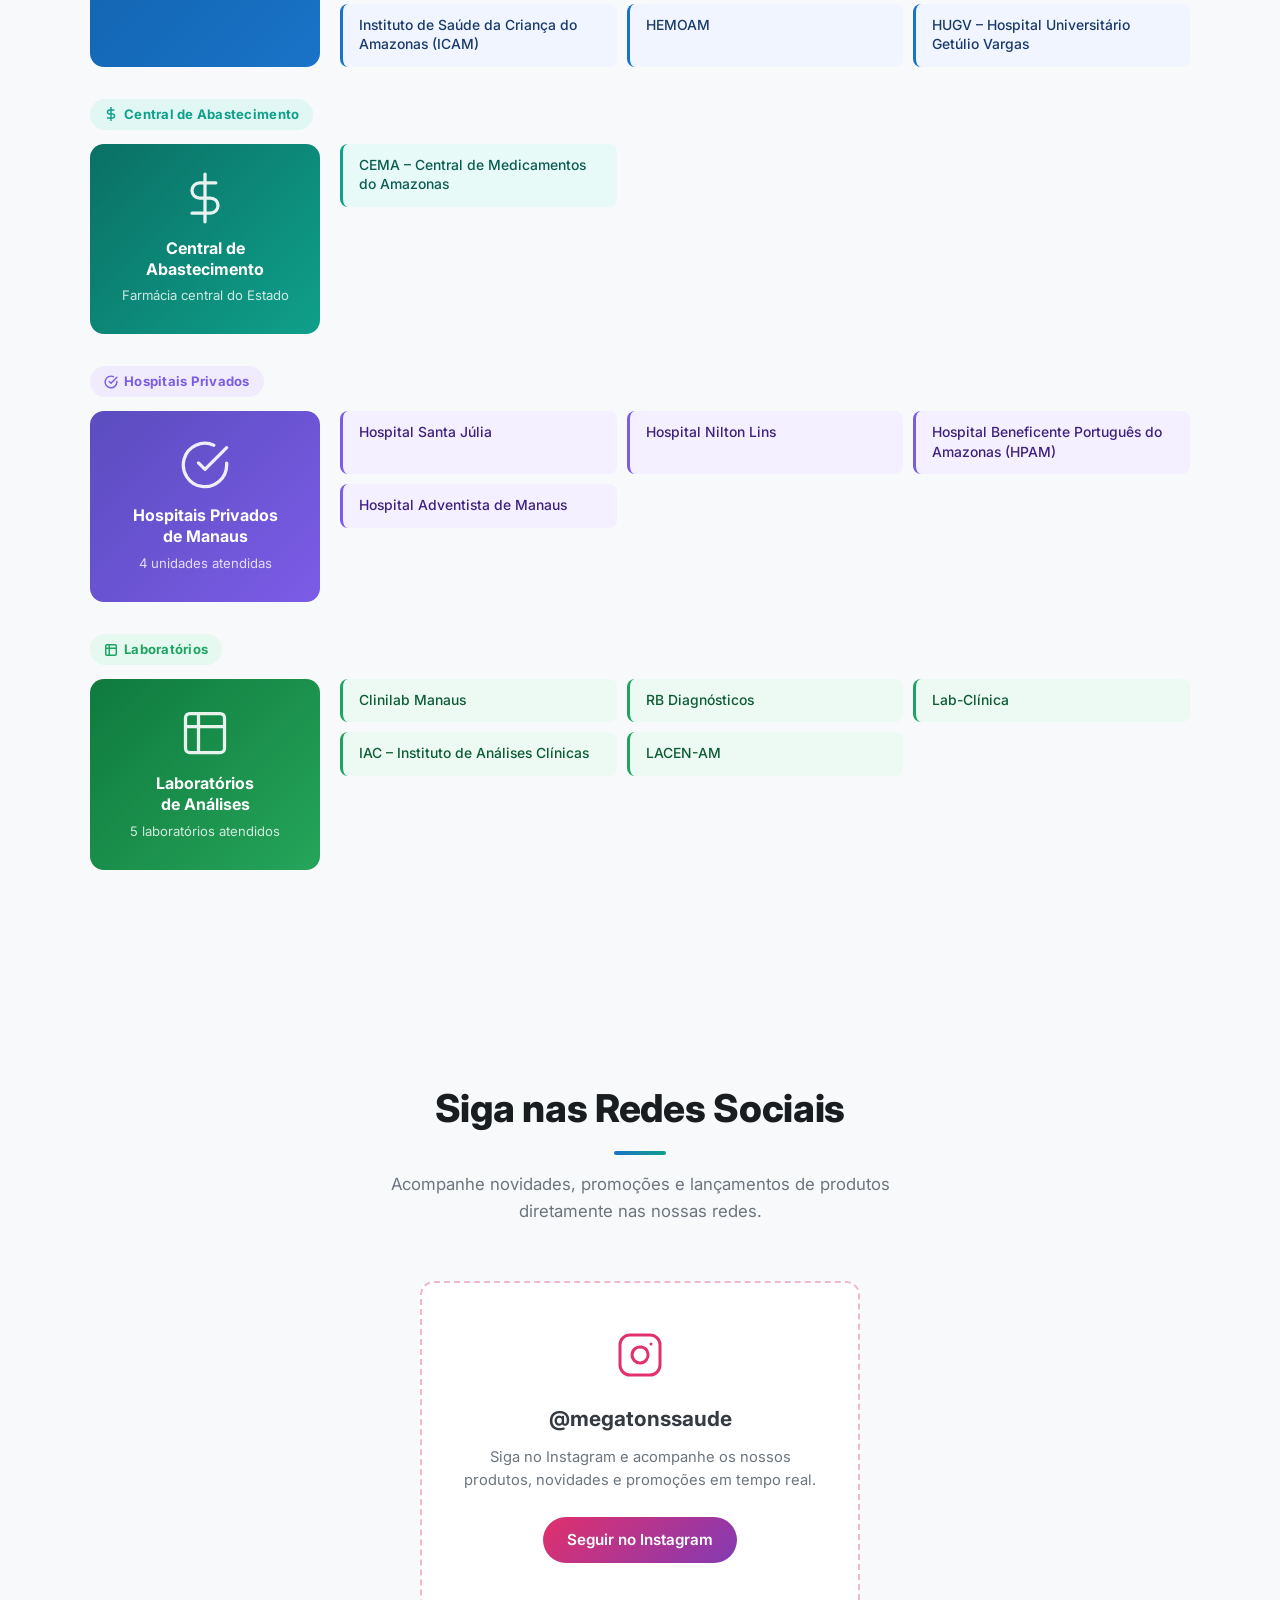
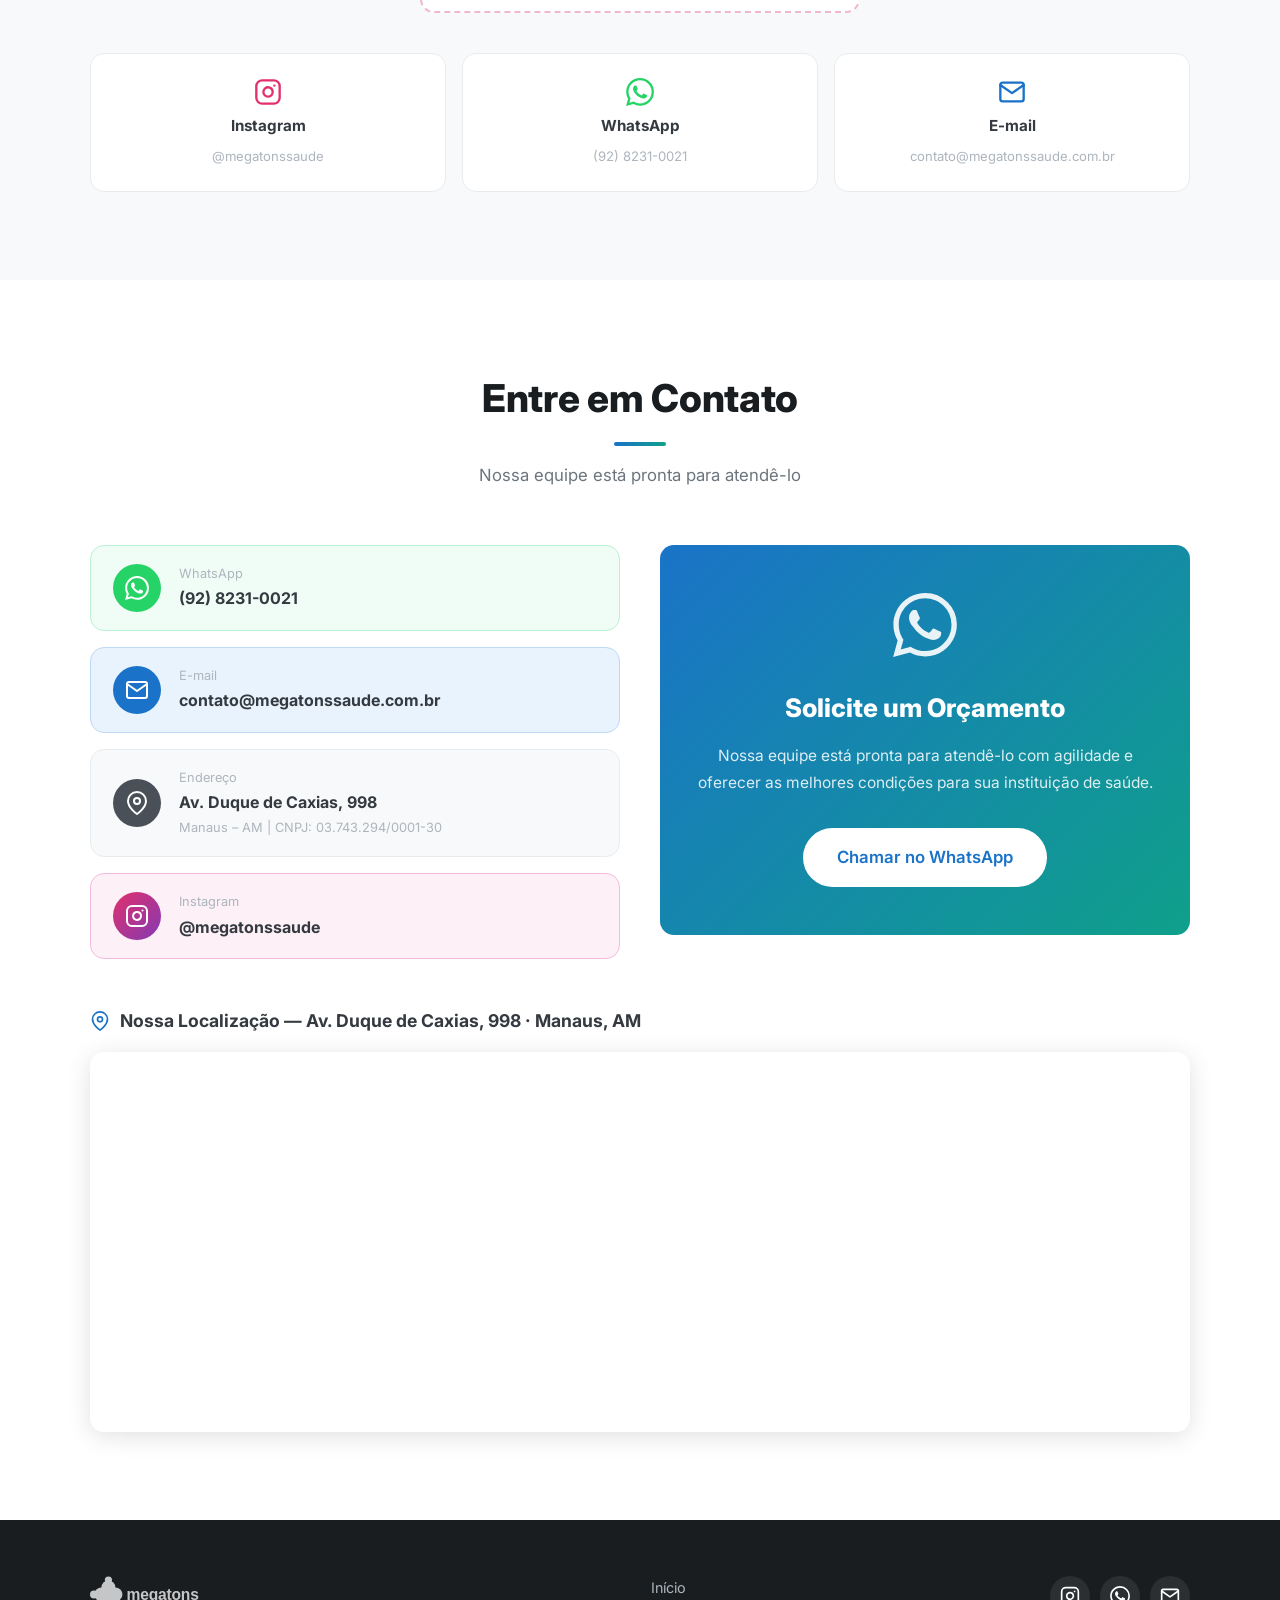
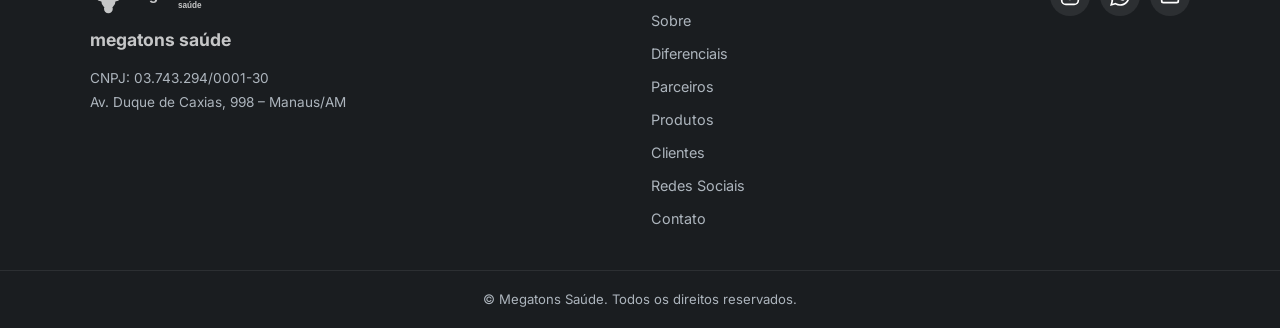
==== commit 5e864445: "Fix hero text color white, replace broken image with glassmorphism stats panel" ====
--- a/index.html
+++ b/index.html
@@ -129,12 +129,37 @@
             <a href="#sobre" class="btn btn--outline btn--lg">Conheça a Megatons</a>
           </div>
         </div>
-        <div class="hero__photo">
-          <img
-            src="https://images.unsplash.com/photo-1584820927498-cad076eee68c?auto=format&fit=crop&w=700&h=460&q=80"
-            alt="Profissional de saúde"
-            loading="eager"
-          />
+        <div class="hero__visual">
+          <div class="hero__visual-card">
+            <div class="hero__visual-stat">
+              <div class="hero__visual-icon">
+                <svg xmlns="http://www.w3.org/2000/svg" width="20" height="20" viewBox="0 0 24 24" fill="none" stroke="currentColor" stroke-width="2" stroke-linecap="round" stroke-linejoin="round"><path d="M3 9l9-7 9 7v11a2 2 0 0 1-2 2H5a2 2 0 0 1-2-2z"></path></svg>
+              </div>
+              <strong>15+</strong>
+              <span>Hospitais Públicos</span>
+            </div>
+            <div class="hero__visual-stat">
+              <div class="hero__visual-icon">
+                <svg xmlns="http://www.w3.org/2000/svg" width="20" height="20" viewBox="0 0 24 24" fill="none" stroke="currentColor" stroke-width="2" stroke-linecap="round" stroke-linejoin="round"><path d="M22 11.08V12a10 10 0 1 1-5.93-9.14"></path><polyline points="22 4 12 14.01 9 11.01"></polyline></svg>
+              </div>
+              <strong>5+</strong>
+              <span>Hospitais Privados</span>
+            </div>
+            <div class="hero__visual-stat">
+              <div class="hero__visual-icon">
+                <svg xmlns="http://www.w3.org/2000/svg" width="20" height="20" viewBox="0 0 24 24" fill="none" stroke="currentColor" stroke-width="2" stroke-linecap="round" stroke-linejoin="round"><circle cx="12" cy="12" r="10"></circle><line x1="12" y1="8" x2="12" y2="16"></line><line x1="8" y1="12" x2="16" y2="12"></line></svg>
+              </div>
+              <strong>9</strong>
+              <span>Marcas Parceiras</span>
+            </div>
+            <div class="hero__visual-stat">
+              <div class="hero__visual-icon">
+                <svg xmlns="http://www.w3.org/2000/svg" width="20" height="20" viewBox="0 0 24 24" fill="none" stroke="currentColor" stroke-width="2" stroke-linecap="round" stroke-linejoin="round"><path d="M9 3H5a2 2 0 0 0-2 2v4m6-6h10a2 2 0 0 1 2 2v4M9 3v18m0 0h10a2 2 0 0 0 2-2V9M9 21H5a2 2 0 0 1-2-2V9m0 0h18"></path></svg>
+              </div>
+              <strong>8</strong>
+              <span>Categorias de Produtos</span>
+            </div>
+          </div>
         </div>
       </div>
     </div>
--- a/styles.css
+++ b/styles.css
@@ -1004,30 +1004,64 @@
   gap: 56px;
   max-width: 1200px;
   width: 100%;
+  color: var(--white);
 }
 .hero__text .hero__logo { margin: 0 0 28px; }
 .hero__text .hero__subtitle { margin: 0 0 36px; }
 .hero__text .hero__actions { justify-content: flex-start; }
-.hero__photo {
-  position: relative;
-  border-radius: 20px;
-  overflow: hidden;
-  box-shadow: 0 24px 64px rgba(0,0,0,.35);
-  height: 460px;
-  flex-shrink: 0;
-}
-.hero__photo img {
+
+/* Hero visual panel (replace broken external image) */
+.hero__visual {
+  display: flex;
+  align-items: center;
+  justify-content: center;
+}
+.hero__visual-card {
+  background: rgba(255,255,255,.12);
+  border: 1px solid rgba(255,255,255,.2);
+  backdrop-filter: blur(12px);
+  -webkit-backdrop-filter: blur(12px);
+  border-radius: 24px;
+  padding: 40px 36px;
   width: 100%;
-  height: 100%;
-  object-fit: cover;
-  display: block;
-}
-.hero__photo::after {
-  content: '';
-  position: absolute;
-  inset: 0;
-  background: linear-gradient(135deg, rgba(10,80,160,.12) 0%, rgba(15,160,138,.08) 100%);
-  pointer-events: none;
+  max-width: 400px;
+  display: grid;
+  grid-template-columns: 1fr 1fr;
+  gap: 28px;
+}
+.hero__visual-stat {
+  display: flex;
+  flex-direction: column;
+  gap: 6px;
+  padding: 20px;
+  background: rgba(255,255,255,.1);
+  border-radius: 14px;
+  border: 1px solid rgba(255,255,255,.15);
+  text-align: center;
+}
+.hero__visual-stat strong {
+  font-size: 2.2rem;
+  font-weight: 800;
+  color: white;
+  line-height: 1;
+  letter-spacing: -1px;
+}
+.hero__visual-stat span {
+  font-size: .8rem;
+  color: rgba(255,255,255,.8);
+  font-weight: 500;
+  line-height: 1.3;
+}
+.hero__visual-icon {
+  width: 40px;
+  height: 40px;
+  background: rgba(255,255,255,.15);
+  border-radius: 10px;
+  display: flex;
+  align-items: center;
+  justify-content: center;
+  margin: 0 auto 8px;
+  color: rgba(255,255,255,.9);
 }
 
 /* ---------- About section photo strip ---------- */
@@ -1173,7 +1207,7 @@
   .hero__text .hero__logo { margin: 0 auto 24px; }
   .hero__text .hero__subtitle { margin: 0 auto 36px; max-width: 520px; }
   .hero__text .hero__actions { justify-content: center; }
-  .hero__photo { display: none; }
+  .hero__visual { display: none; }
   .about-photos { grid-template-columns: 1fr; }
   .map-wrap { height: 280px; }
   .clients-group__inner { grid-template-columns: 1fr; }
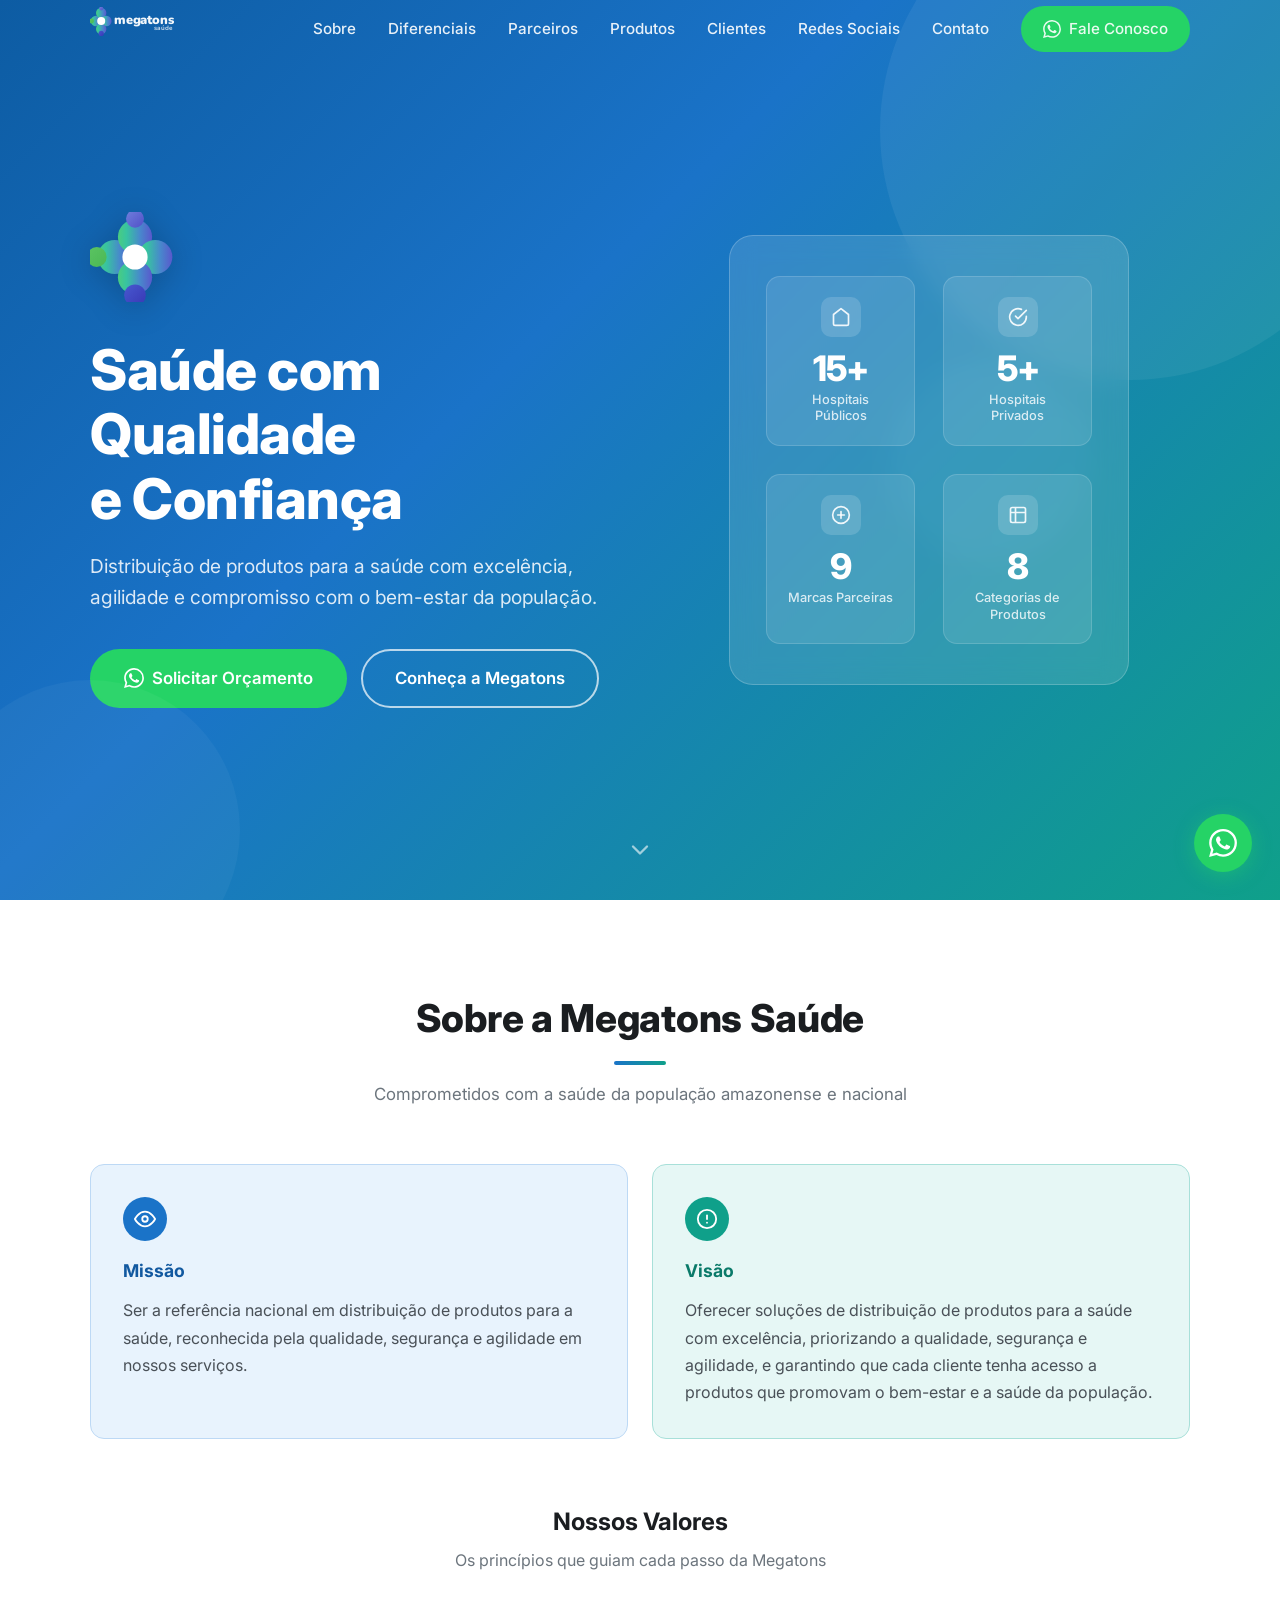
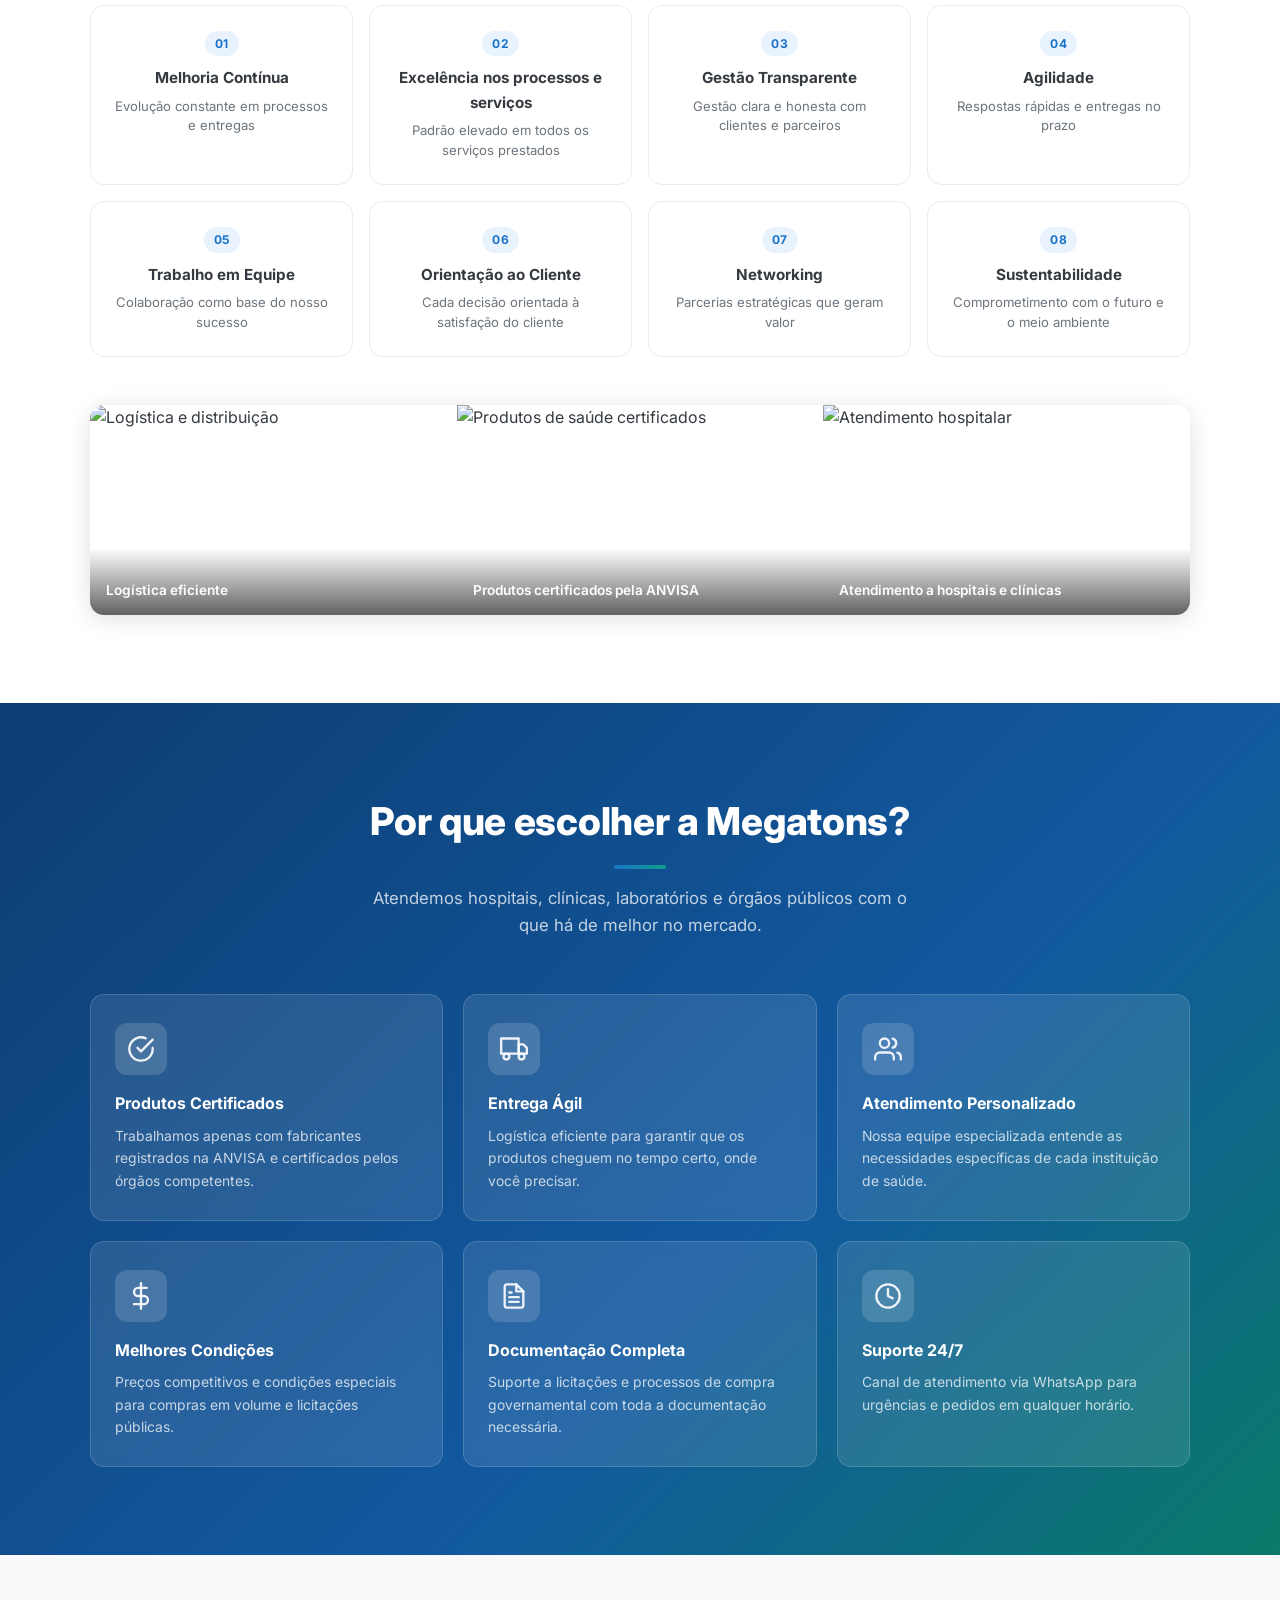
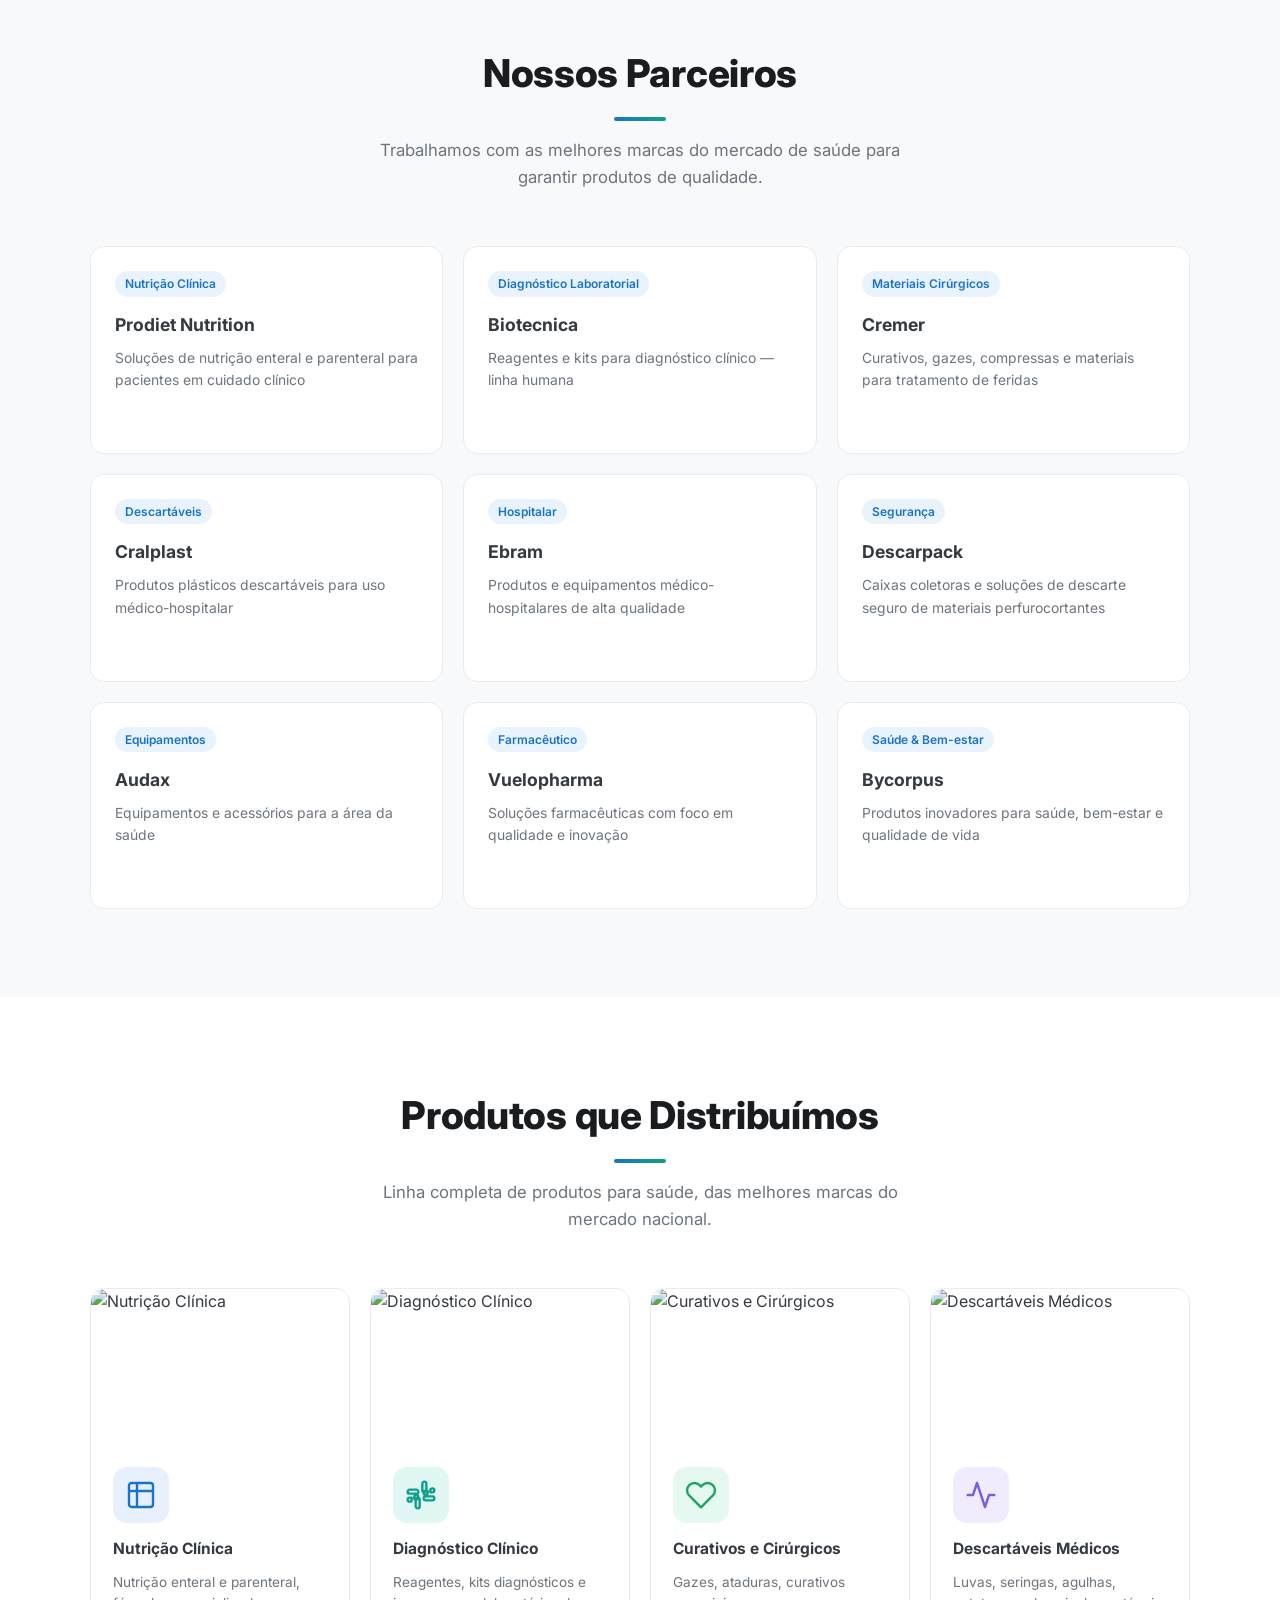
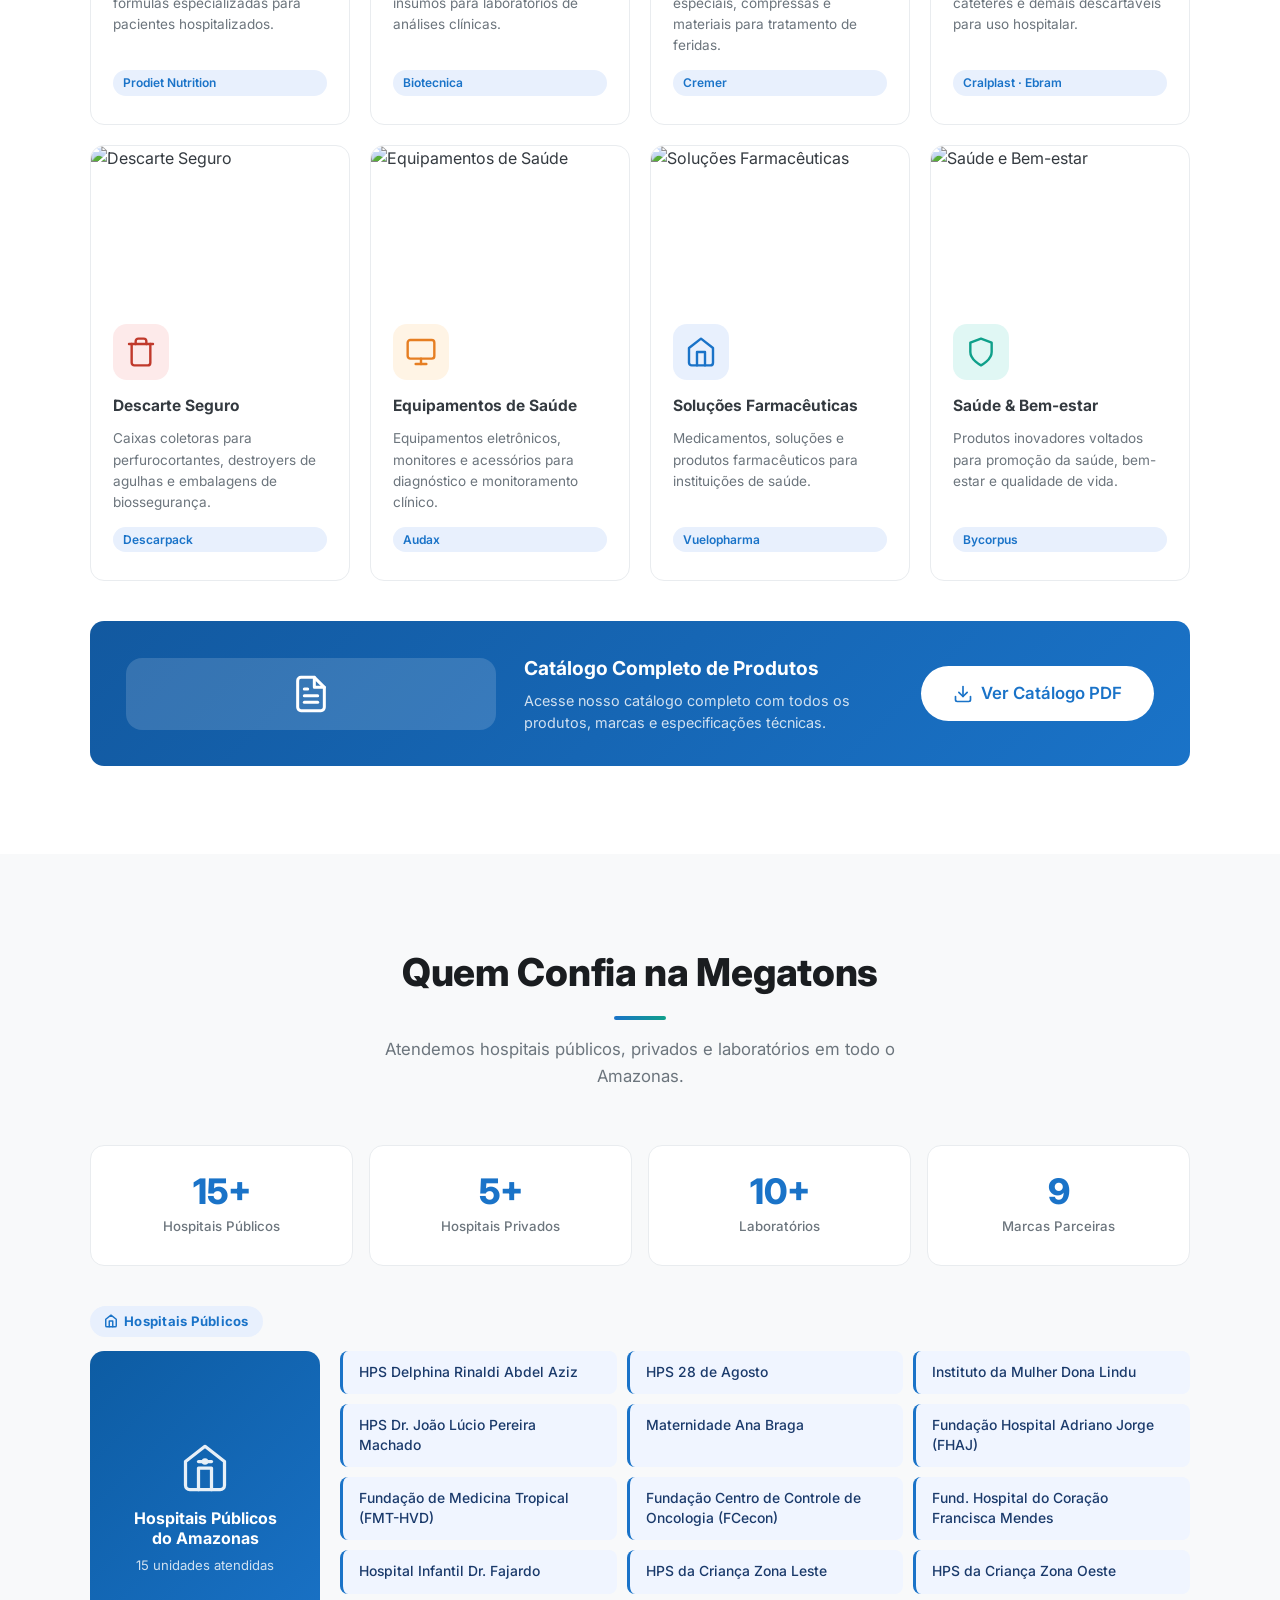
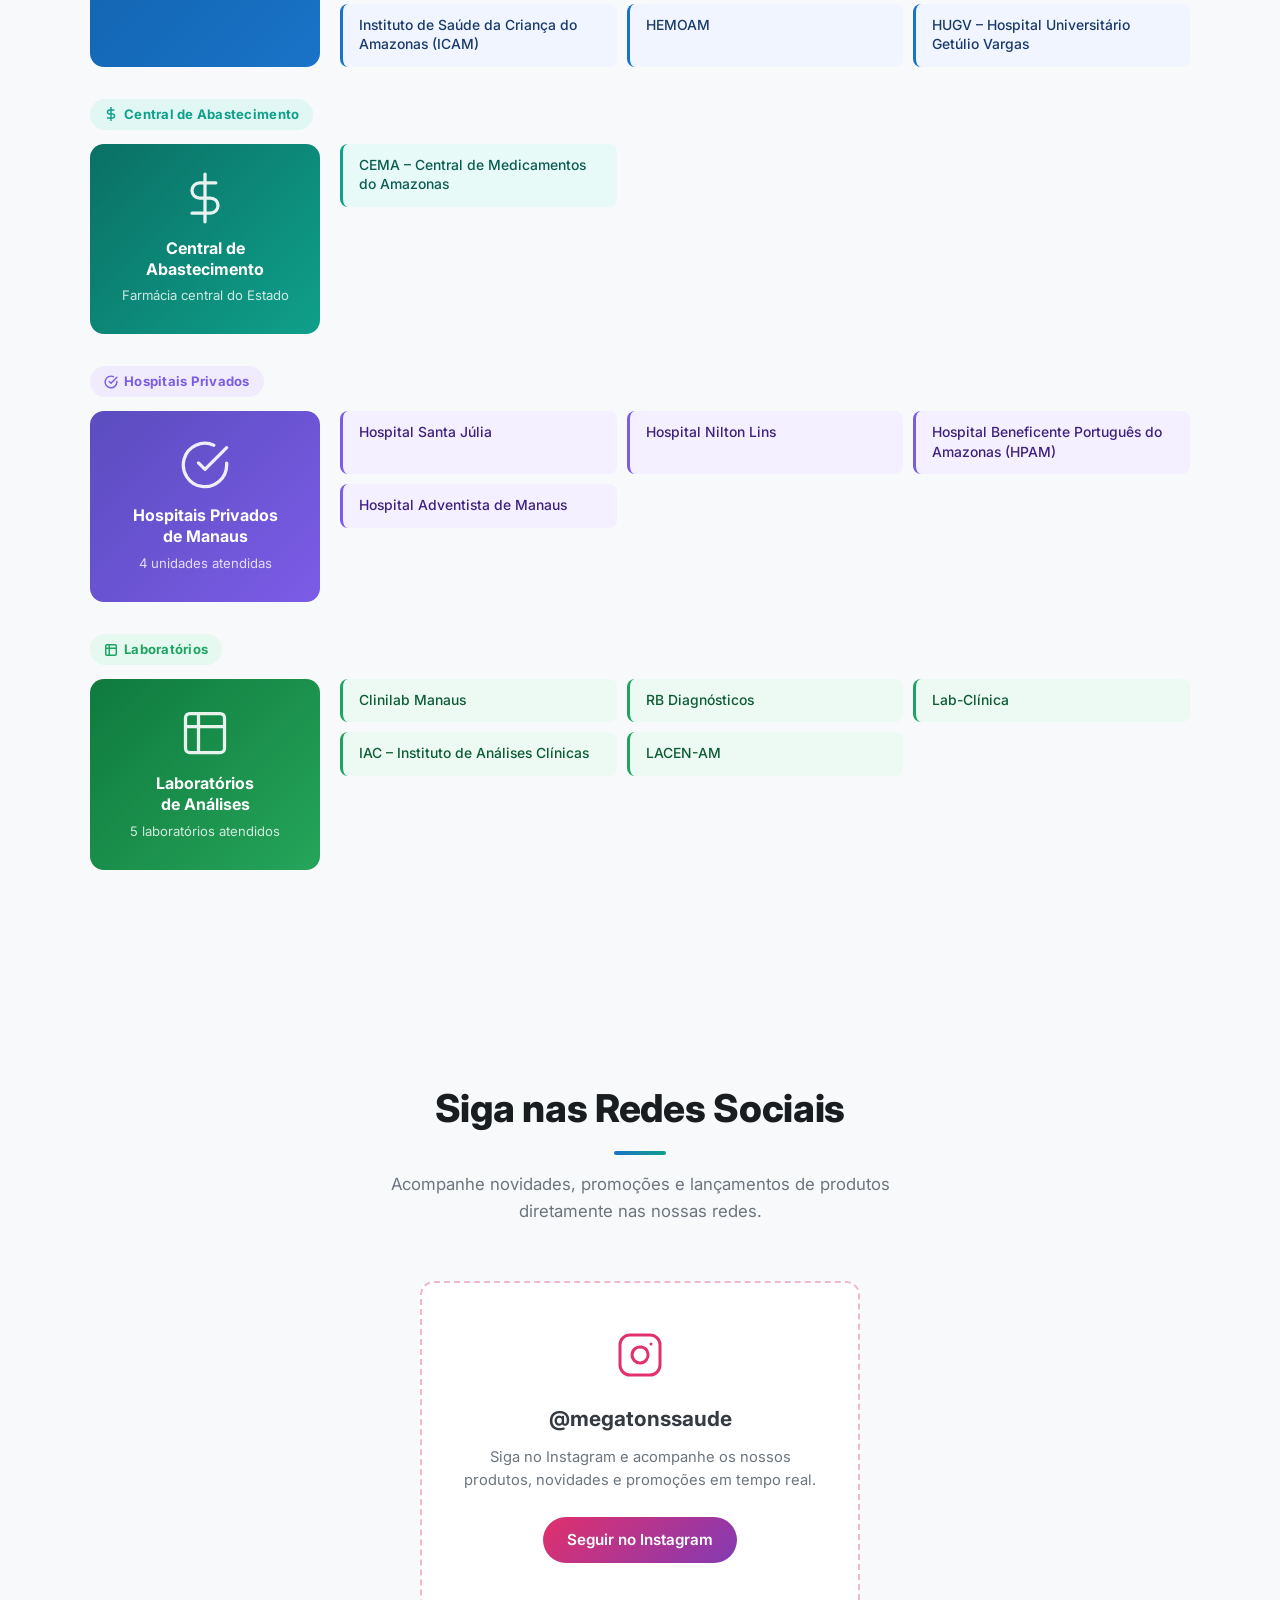
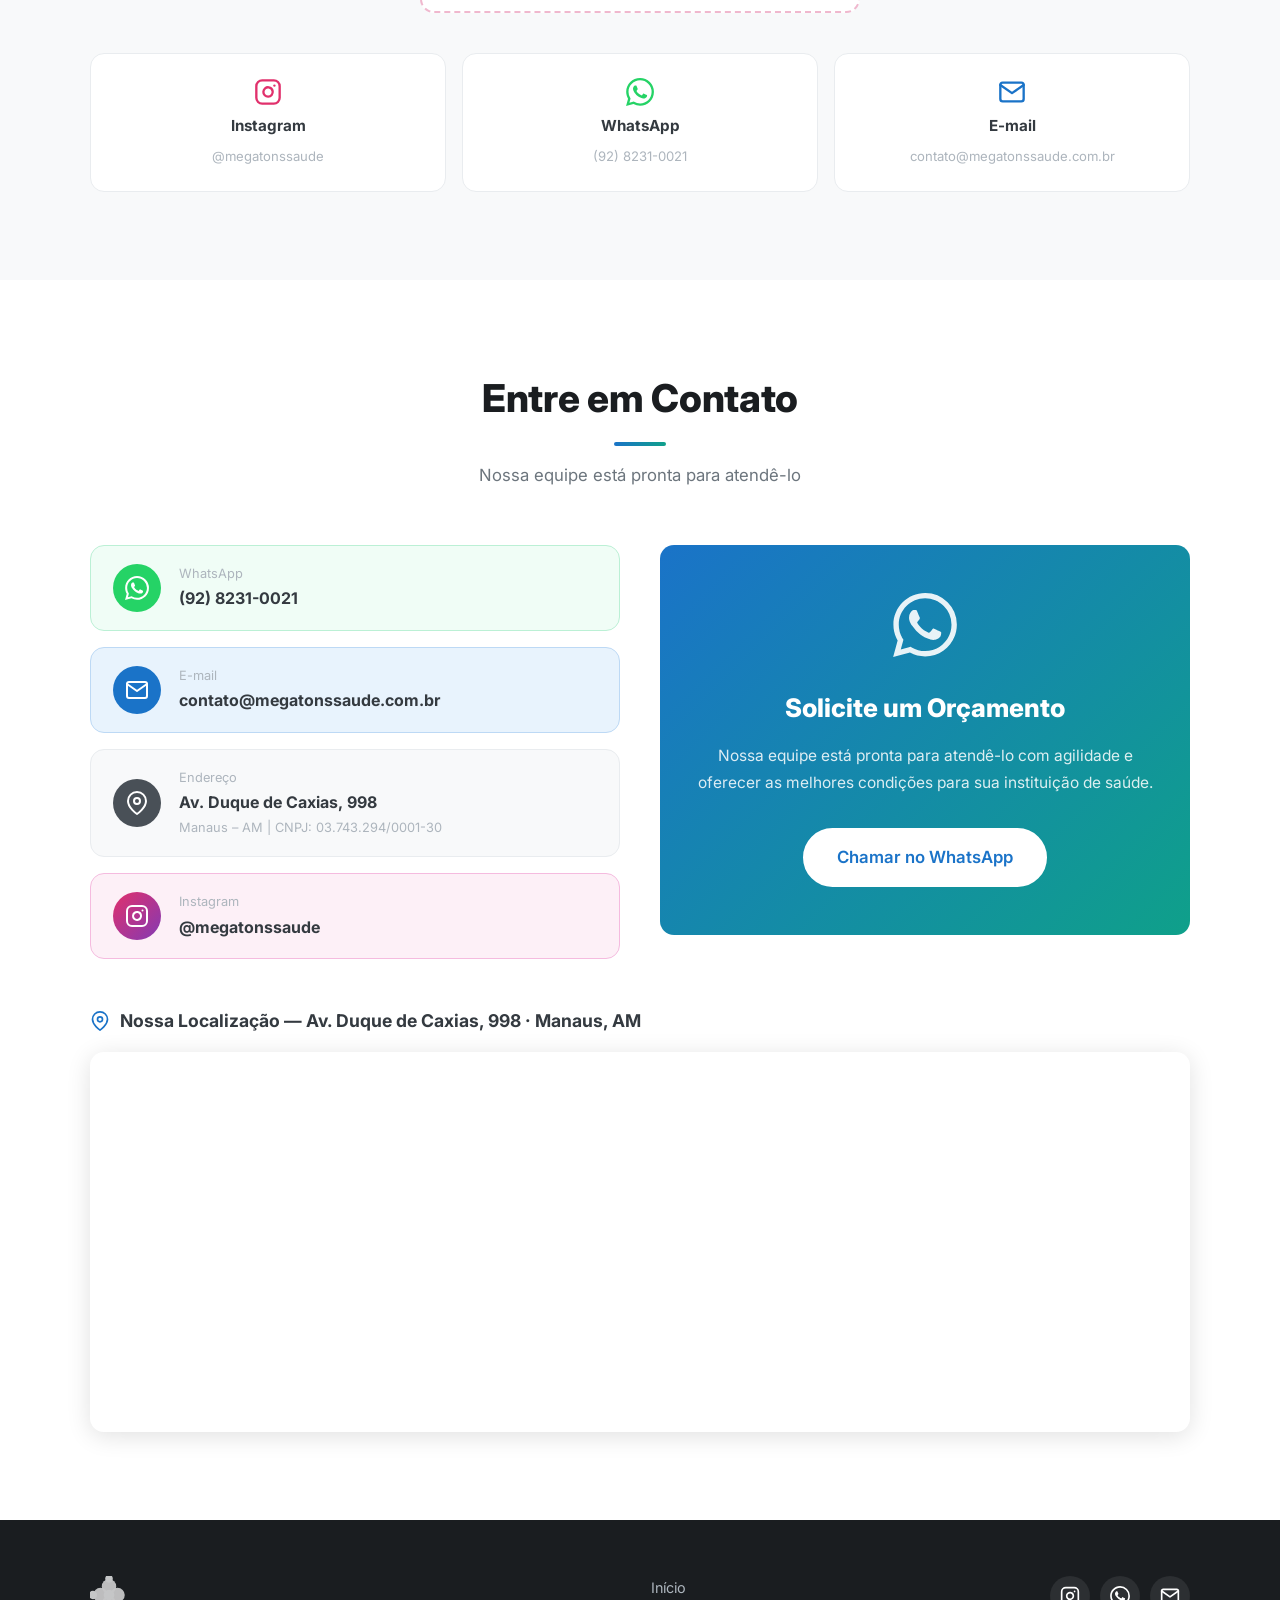
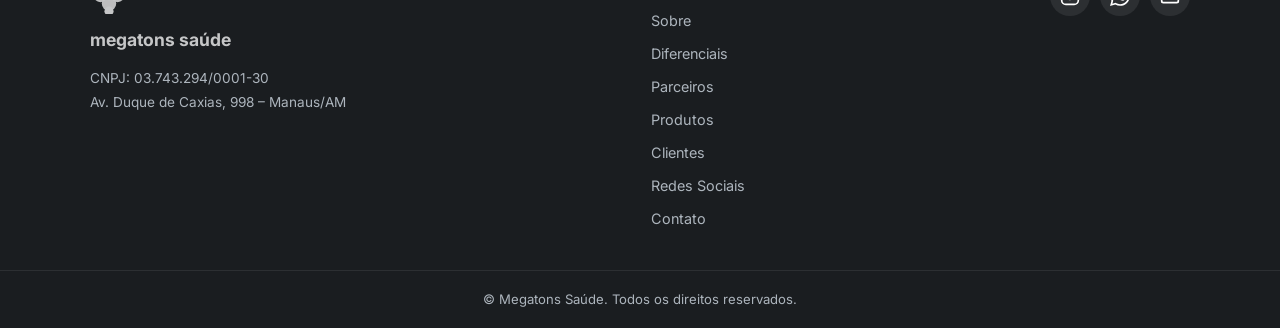
==== commit 67400fd3: "Fix logo design without masks - simpler and more reliable rendering" ====
--- a/index.html
+++ b/index.html
@@ -27,34 +27,40 @@
   <header class="navbar" id="navbar">
     <div class="container navbar__inner">
       <a href="#hero" class="navbar__logo">
-        <svg class="navbar__logo-img" xmlns="http://www.w3.org/2000/svg" viewBox="0 0 570 190" role="img" aria-label="Megatons Saúde">
+        <svg class="navbar__logo-img" xmlns="http://www.w3.org/2000/svg" viewBox="0 0 220 110" role="img" aria-label="Megatons Saúde">
           <defs>
-            <linearGradient id="nv-rg" x1="0%" y1="50%" x2="100%" y2="50%">
-              <stop offset="0%"   stop-color="#4ACC80"/>
-              <stop offset="22%"  stop-color="#38C4A0"/>
-              <stop offset="58%"  stop-color="#4888CC"/>
+            <linearGradient id="nv-grad" x1="0%" y1="50%" x2="100%" y2="50%">
+              <stop offset="0%" stop-color="#4ACC80"/>
+              <stop offset="25%" stop-color="#38C4A0"/>
+              <stop offset="65%" stop-color="#4888CC"/>
               <stop offset="100%" stop-color="#5A58CC"/>
             </linearGradient>
-            <linearGradient id="nv-ts" x1="0%" y1="0%" x2="100%" y2="100%">
-              <stop offset="0%" stop-color="#7080DC"/><stop offset="100%" stop-color="#5050C8"/>
+            <linearGradient id="nv-green" x1="0%" y1="0%" x2="100%" y2="100%">
+              <stop offset="0%" stop-color="#5CC462"/>
+              <stop offset="100%" stop-color="#4AB855"/>
             </linearGradient>
-            <linearGradient id="nv-bs" x1="0%" y1="0%" x2="100%" y2="100%">
-              <stop offset="0%" stop-color="#4858D0"/><stop offset="100%" stop-color="#3838B4"/>
+            <linearGradient id="nv-top" x1="0%" y1="0%" x2="100%" y2="100%">
+              <stop offset="0%" stop-color="#7080DC"/>
+              <stop offset="100%" stop-color="#5050C8"/>
             </linearGradient>
-            <mask id="nv-rm">
-              <circle cx="57" cy="92" r="35" fill="white"/>
-              <circle cx="92" cy="57" r="35" fill="white"/>
-              <circle cx="127" cy="92" r="35" fill="white"/>
-              <circle cx="92" cy="127" r="35" fill="white"/>
-              <circle cx="92" cy="92" r="27" fill="black"/>
-            </mask>
+            <linearGradient id="nv-bot" x1="0%" y1="0%" x2="100%" y2="100%">
+              <stop offset="0%" stop-color="#4858D0"/>
+              <stop offset="100%" stop-color="#3838B4"/>
+            </linearGradient>
           </defs>
-          <rect x="0" y="0" width="184" height="184" fill="url(#nv-rg)" mask="url(#nv-rm)"/>
-          <circle cx="20" cy="92" r="20" fill="#5CC462"/>
-          <circle cx="92" cy="20" r="18" fill="url(#nv-ts)"/>
-          <circle cx="92" cy="164" r="22" fill="url(#nv-bs)"/>
-          <text x="183" y="118" font-family="'Nunito','Arial Rounded MT Bold',Arial,sans-serif" font-size="78" font-weight="900" fill="currentColor" letter-spacing="-1">megatons</text>
-          <text x="558" y="160" font-family="'Nunito','Arial Rounded MT Bold',Arial,sans-serif" font-size="41" font-weight="700" fill="currentColor" text-anchor="end" opacity="0.85">saúde</text>
+          <!-- Symbol: 4 circles -->
+          <circle cx="15" cy="35" r="13" fill="url(#nv-grad)"/>
+          <circle cx="28" cy="15" r="13" fill="url(#nv-grad)"/>
+          <circle cx="41" cy="35" r="13" fill="url(#nv-grad)"/>
+          <circle cx="28" cy="55" r="13" fill="url(#nv-grad)"/>
+          <circle cx="28" cy="35" r="10" fill="white"/>
+          <!-- Satellites -->
+          <circle cx="4" cy="35" r="6" fill="url(#nv-green)"/>
+          <circle cx="28" cy="4" r="5" fill="url(#nv-top)"/>
+          <circle cx="28" cy="66" r="6.5" fill="url(#nv-bot)"/>
+          <!-- Text -->
+          <text x="60" y="42" font-family="'Nunito','Arial Rounded MT Bold',Arial,sans-serif" font-size="32" font-weight="900" fill="currentColor" letter-spacing="-0.5">megatons</text>
+          <text x="205" y="58" font-family="'Nunito','Arial Rounded MT Bold',Arial,sans-serif" font-size="16" font-weight="700" fill="currentColor" text-anchor="end" opacity="0.85">saúde</text>
         </svg>
       </a>
 
@@ -88,34 +94,37 @@
     <div class="container">
       <div class="hero__split">
         <div class="hero__text">
-          <svg class="hero__logo" xmlns="http://www.w3.org/2000/svg" viewBox="0 0 570 190" role="img" aria-label="Megatons Saúde">
+          <svg class="hero__logo" xmlns="http://www.w3.org/2000/svg" viewBox="0 0 200 200" role="img" aria-label="Megatons Saúde">
             <defs>
-              <linearGradient id="hr-rg" x1="0%" y1="50%" x2="100%" y2="50%">
-                <stop offset="0%"   stop-color="#4ACC80"/>
-                <stop offset="22%"  stop-color="#38C4A0"/>
-                <stop offset="58%"  stop-color="#4888CC"/>
+              <linearGradient id="hr-grad" x1="0%" y1="50%" x2="100%" y2="50%">
+                <stop offset="0%" stop-color="#4ACC80"/>
+                <stop offset="25%" stop-color="#38C4A0"/>
+                <stop offset="65%" stop-color="#4888CC"/>
                 <stop offset="100%" stop-color="#5A58CC"/>
               </linearGradient>
-              <linearGradient id="hr-ts" x1="0%" y1="0%" x2="100%" y2="100%">
-                <stop offset="0%" stop-color="#7080DC"/><stop offset="100%" stop-color="#5050C8"/>
+              <linearGradient id="hr-green" x1="0%" y1="0%" x2="100%" y2="100%">
+                <stop offset="0%" stop-color="#5CC462"/>
+                <stop offset="100%" stop-color="#4AB855"/>
               </linearGradient>
-              <linearGradient id="hr-bs" x1="0%" y1="0%" x2="100%" y2="100%">
-                <stop offset="0%" stop-color="#4858D0"/><stop offset="100%" stop-color="#3838B4"/>
+              <linearGradient id="hr-top" x1="0%" y1="0%" x2="100%" y2="100%">
+                <stop offset="0%" stop-color="#7080DC"/>
+                <stop offset="100%" stop-color="#5050C8"/>
               </linearGradient>
-              <mask id="hr-rm">
-                <circle cx="57" cy="92" r="35" fill="white"/>
-                <circle cx="92" cy="57" r="35" fill="white"/>
-                <circle cx="127" cy="92" r="35" fill="white"/>
-                <circle cx="92" cy="127" r="35" fill="white"/>
-                <circle cx="92" cy="92" r="27" fill="black"/>
-              </mask>
+              <linearGradient id="hr-bot" x1="0%" y1="0%" x2="100%" y2="100%">
+                <stop offset="0%" stop-color="#4858D0"/>
+                <stop offset="100%" stop-color="#3838B4"/>
+              </linearGradient>
             </defs>
-            <rect x="0" y="0" width="184" height="184" fill="url(#hr-rg)" mask="url(#hr-rm)"/>
-            <circle cx="20" cy="92" r="20" fill="#5CC462"/>
-            <circle cx="92" cy="20" r="18" fill="url(#hr-ts)"/>
-            <circle cx="92" cy="164" r="22" fill="url(#hr-bs)"/>
-            <text x="183" y="118" font-family="'Nunito','Arial Rounded MT Bold',Arial,sans-serif" font-size="78" font-weight="900" fill="white" letter-spacing="-1">megatons</text>
-            <text x="558" y="160" font-family="'Nunito','Arial Rounded MT Bold',Arial,sans-serif" font-size="41" font-weight="700" fill="rgba(255,255,255,0.85)" text-anchor="end">saúde</text>
+            <!-- Symbol: 4 circles -->
+            <circle cx="55" cy="100" r="38" fill="url(#hr-grad)"/>
+            <circle cx="100" cy="55" r="38" fill="url(#hr-grad)"/>
+            <circle cx="145" cy="100" r="38" fill="url(#hr-grad)"/>
+            <circle cx="100" cy="145" r="38" fill="url(#hr-grad)"/>
+            <circle cx="100" cy="100" r="28" fill="white"/>
+            <!-- Satellites -->
+            <circle cx="15" cy="100" r="22" fill="url(#hr-green)"/>
+            <circle cx="100" cy="15" r="20" fill="url(#hr-top)"/>
+            <circle cx="100" cy="185" r="24" fill="url(#hr-bot)"/>
           </svg>
           <h1 class="hero__title">Saúde com Qualidade<br />e Confiança</h1>
           <p class="hero__subtitle">
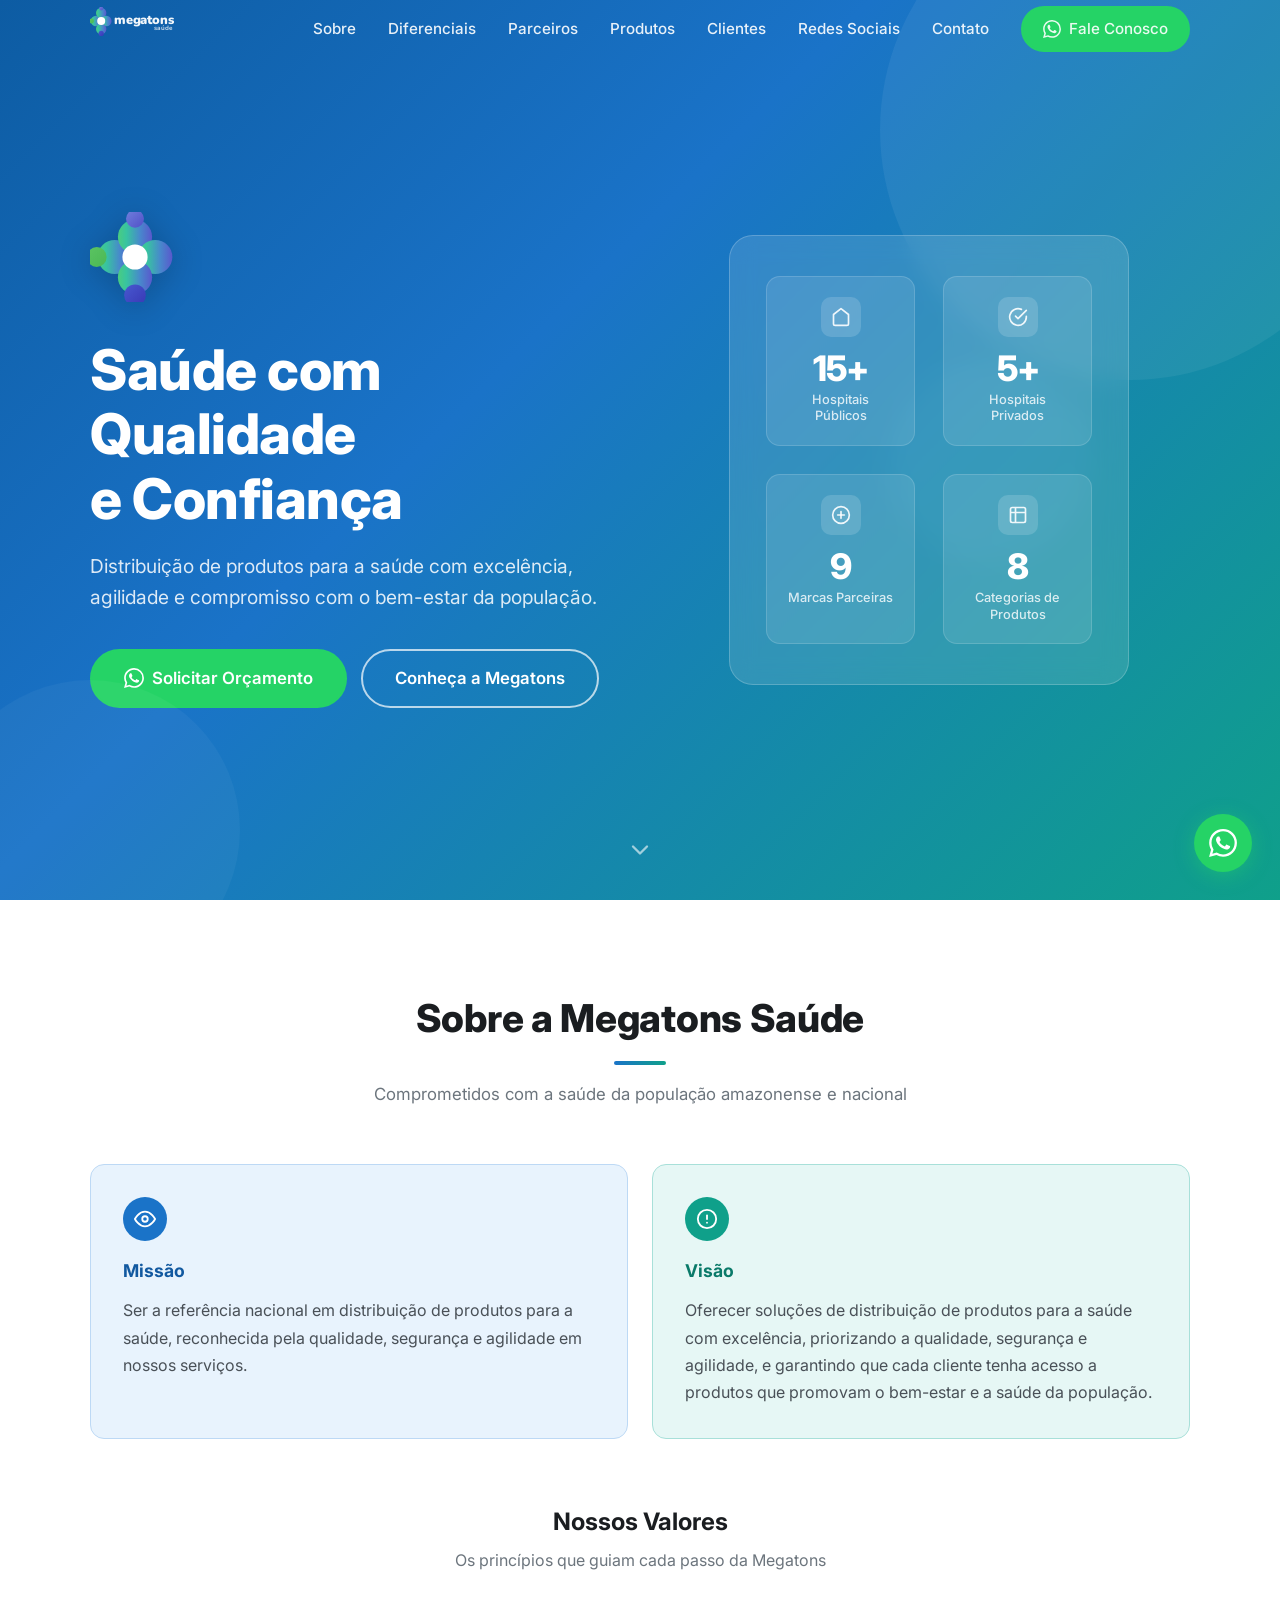
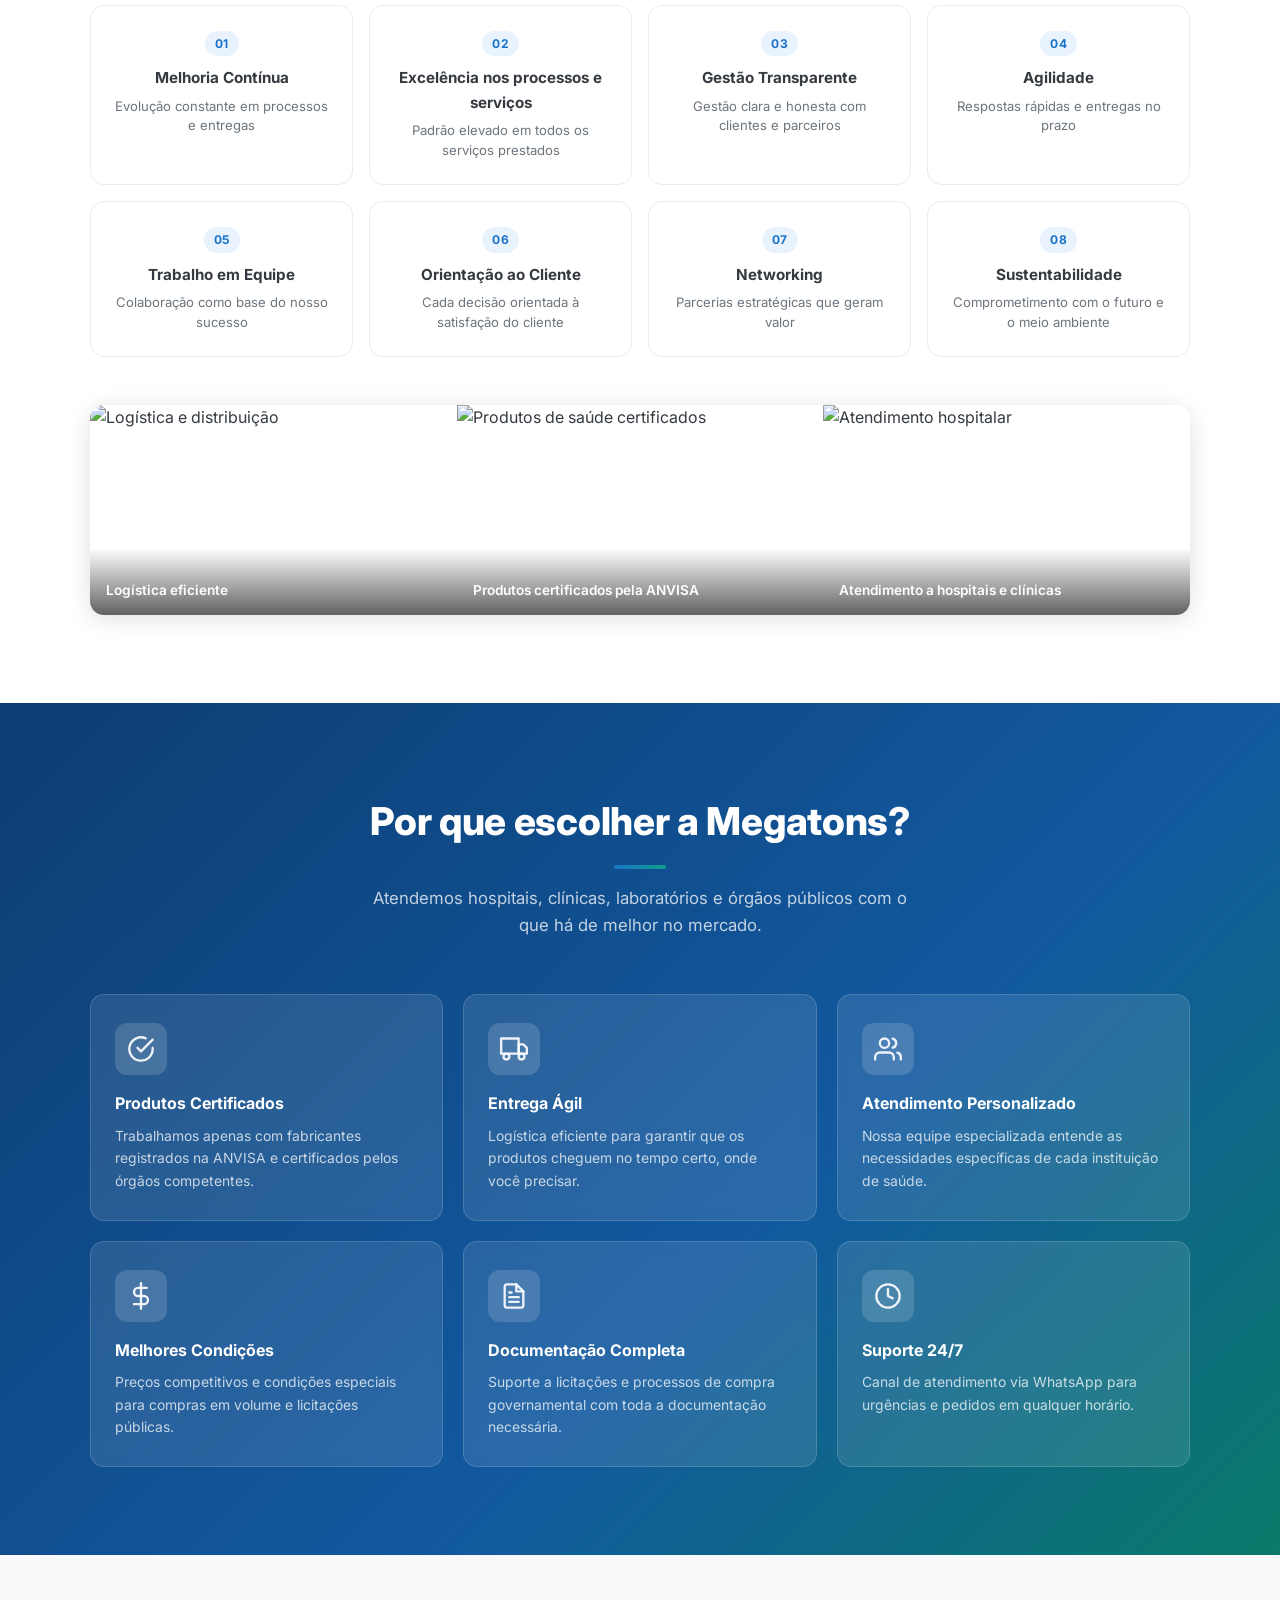
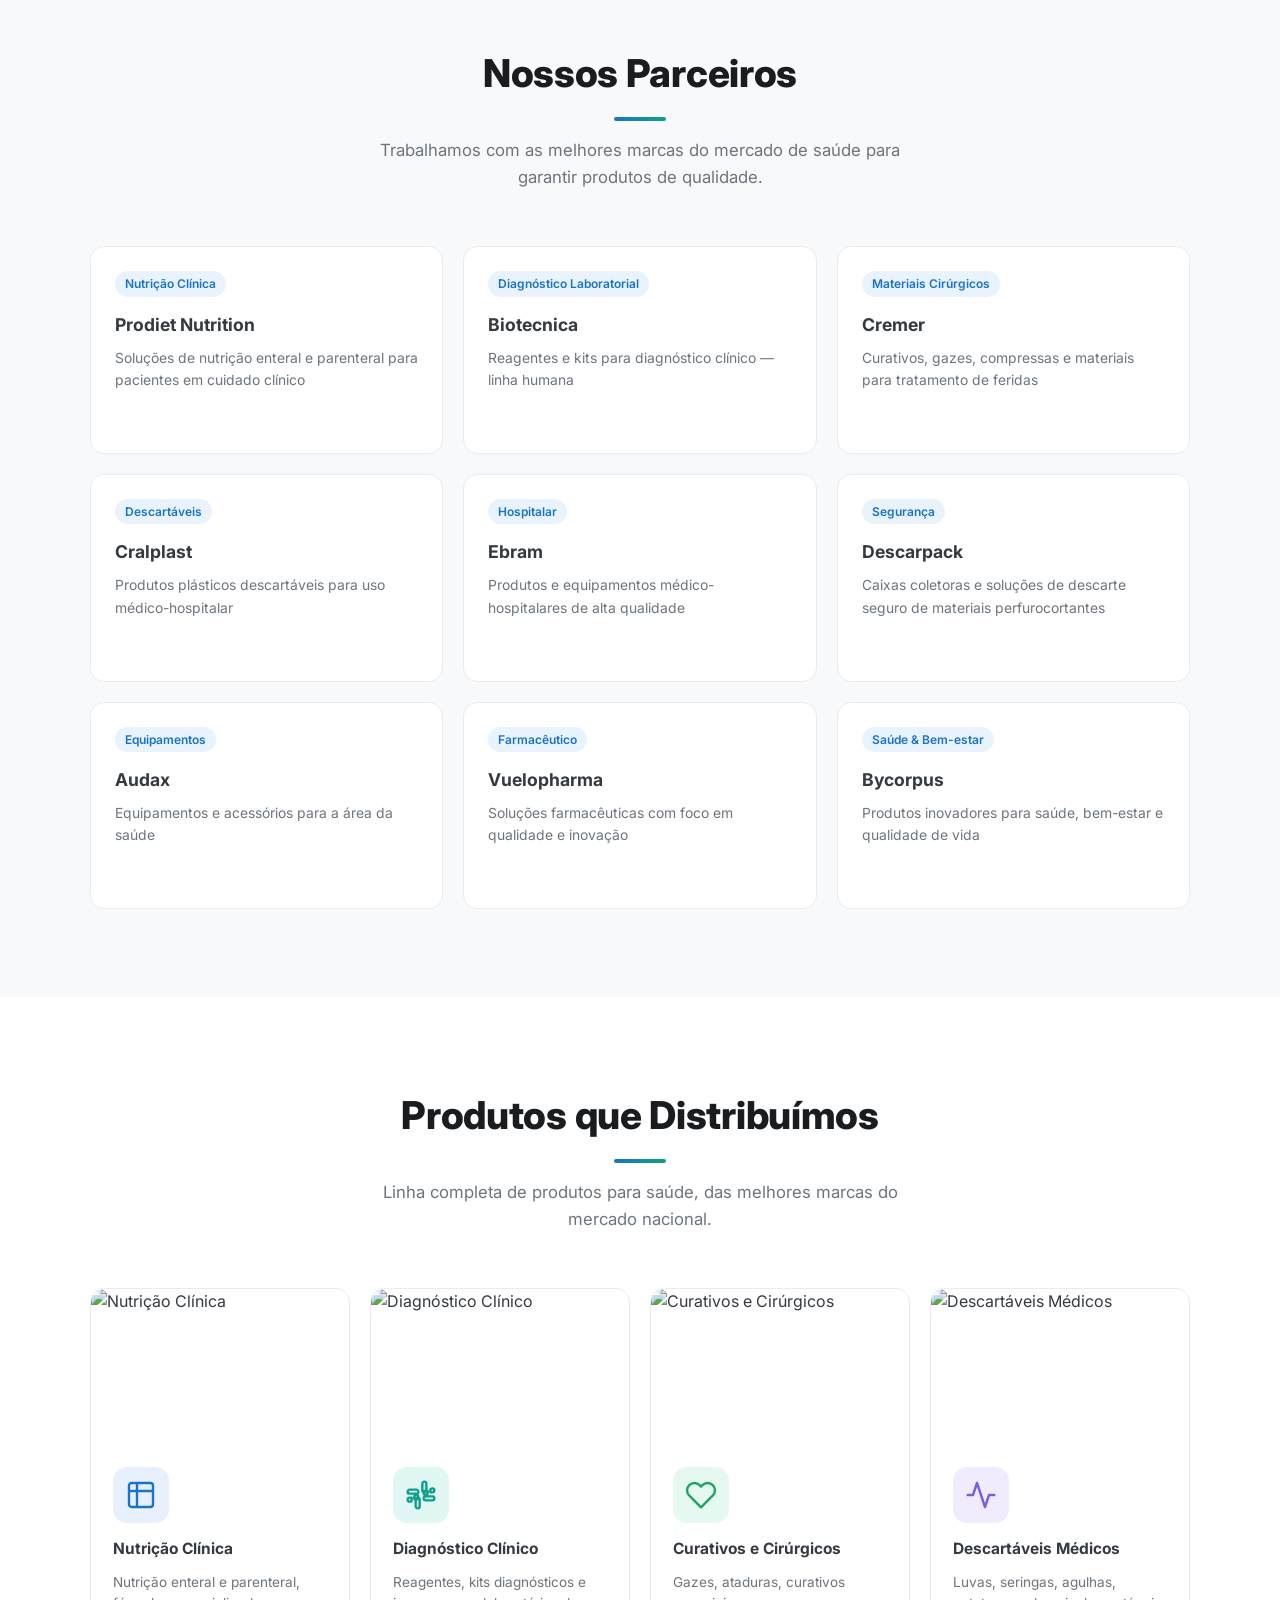
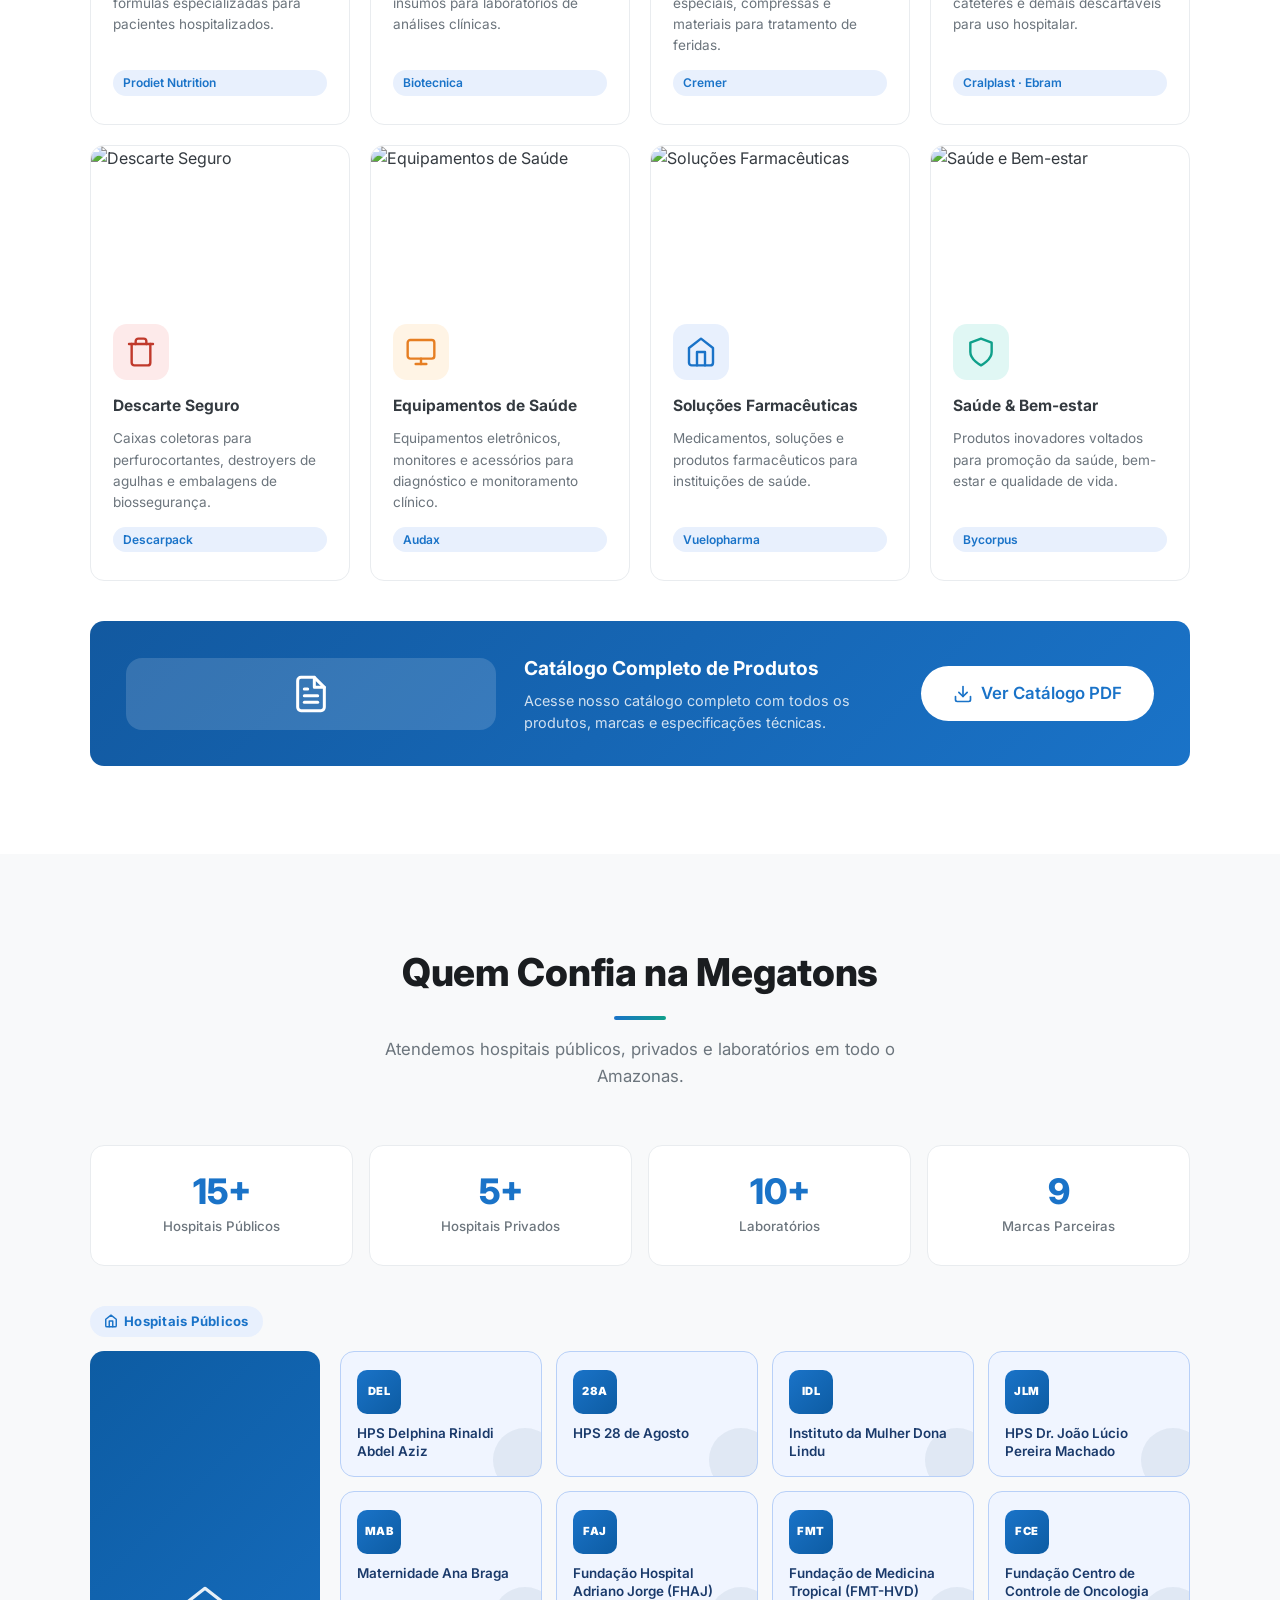
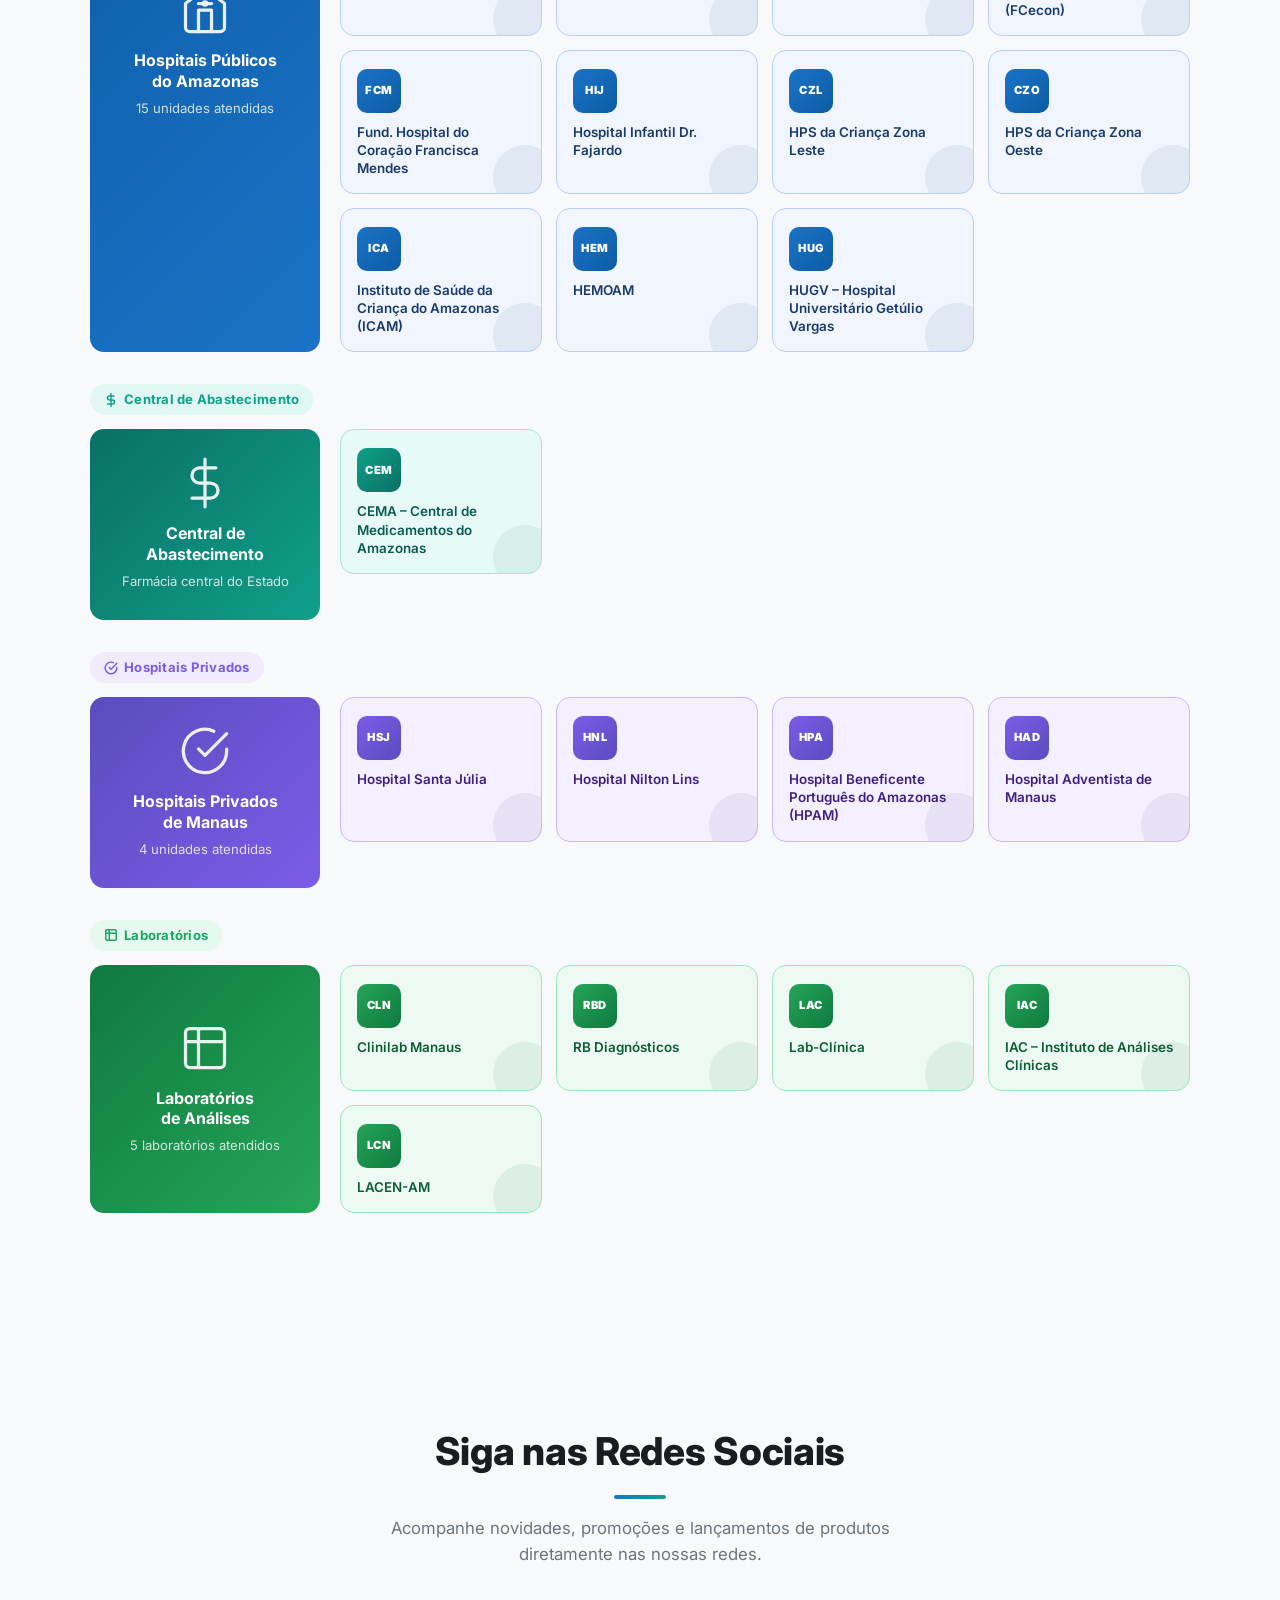
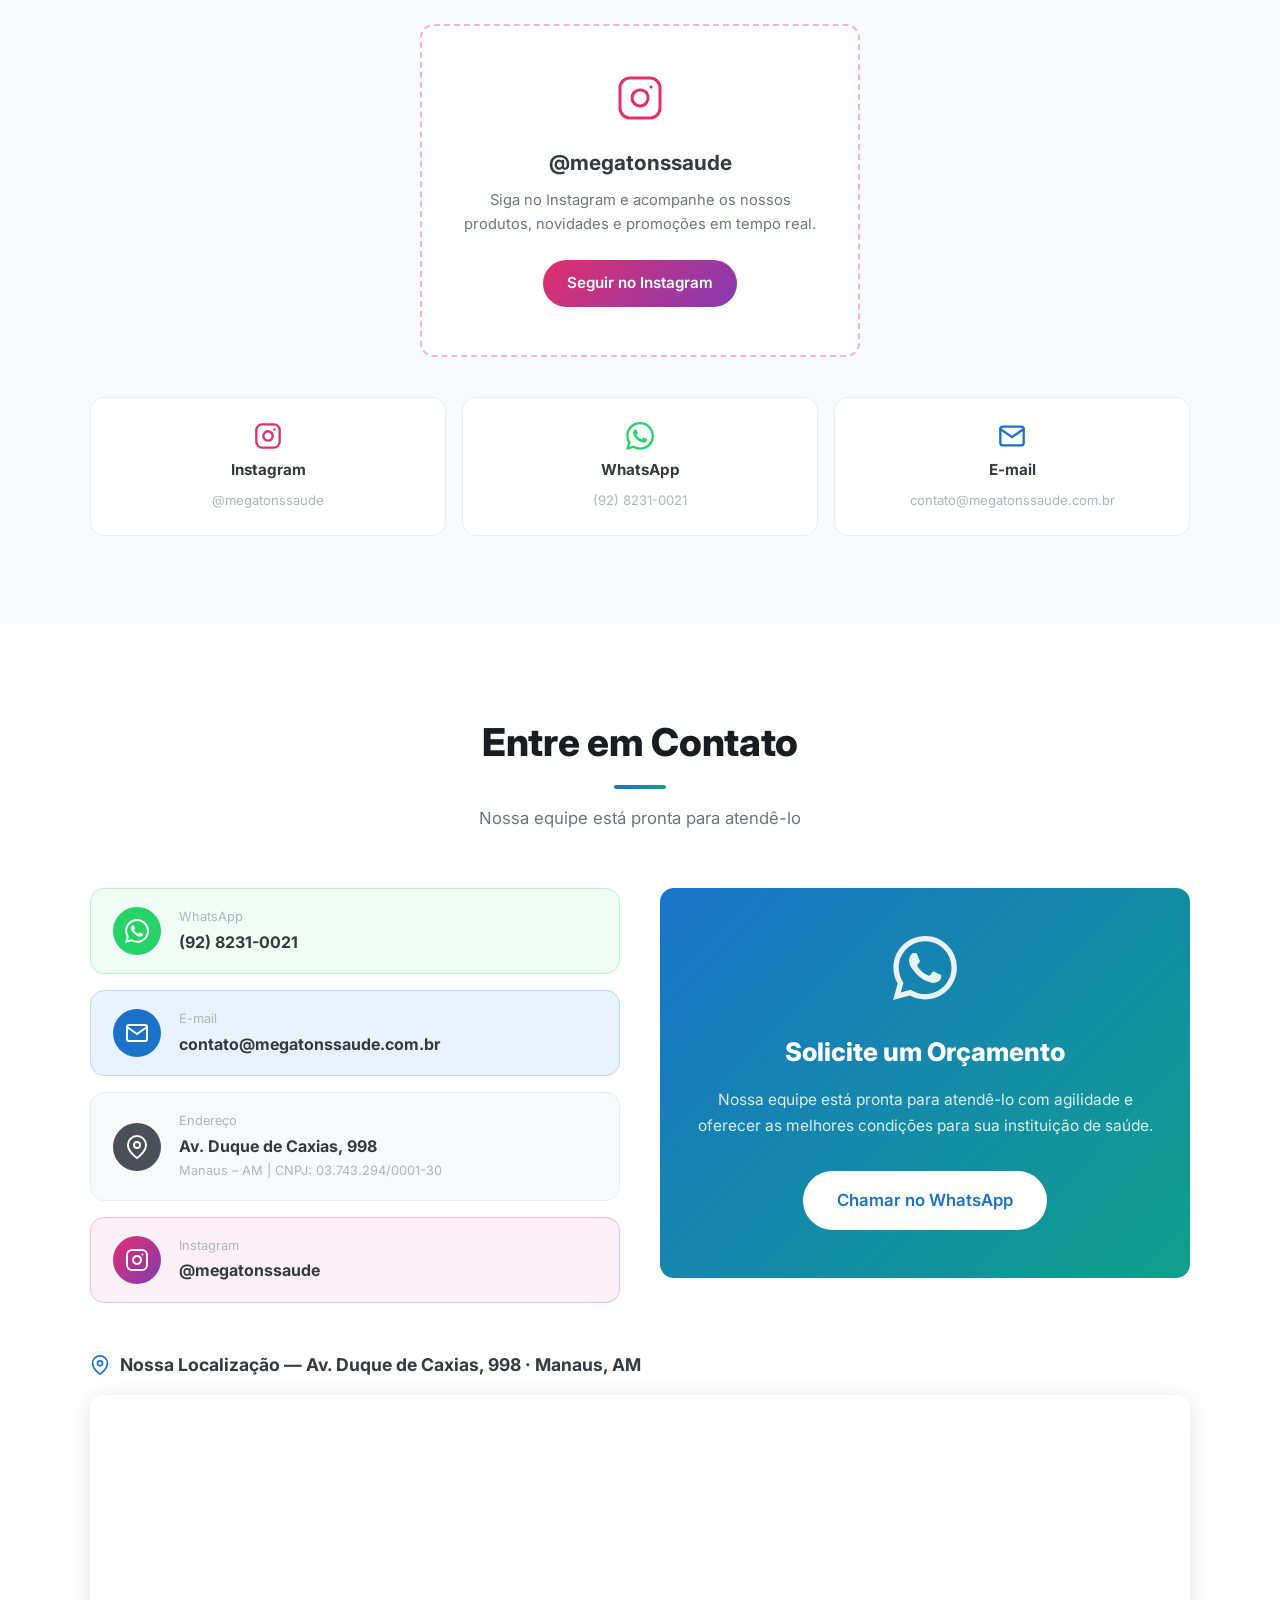
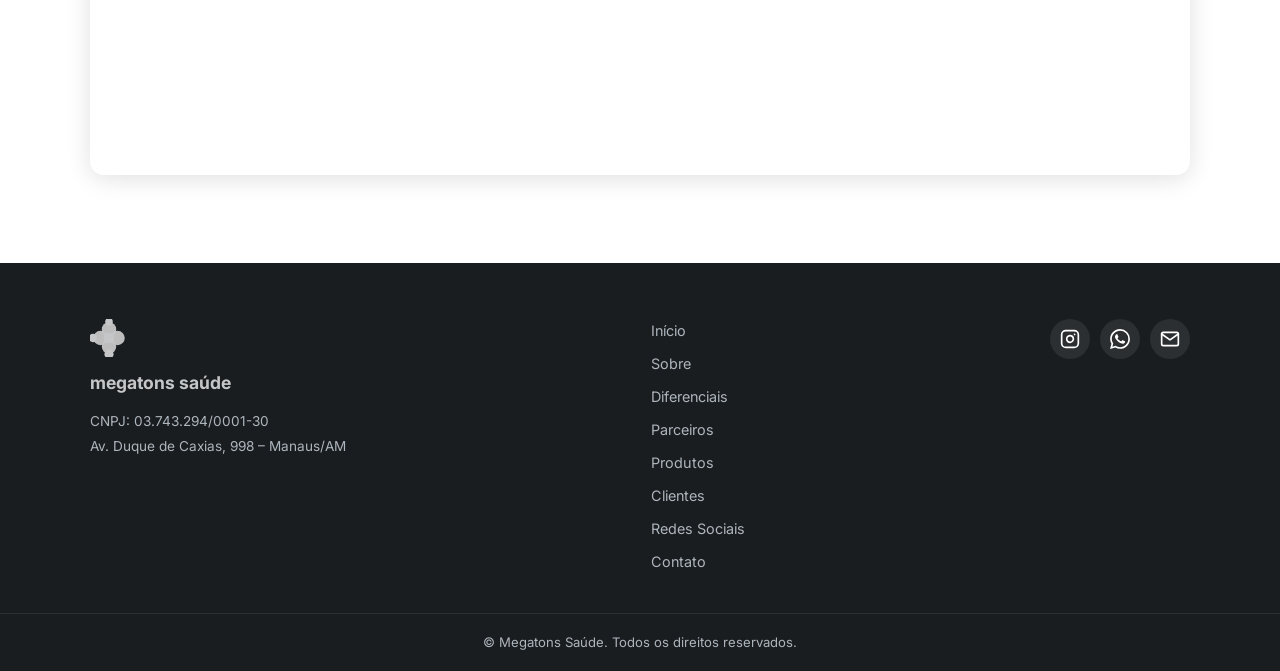
==== commit 1f29f066: "Redesign client cards with avatar initials and hover effects" ====
--- a/index.html
+++ b/index.html
@@ -585,21 +585,21 @@
             <span class="clients-group__visual-count">15 unidades atendidas</span>
           </div>
           <div class="clients-grid">
-            <div class="client-card client-card--blue">HPS Delphina Rinaldi Abdel Aziz</div>
-            <div class="client-card client-card--blue">HPS 28 de Agosto</div>
-            <div class="client-card client-card--blue">Instituto da Mulher Dona Lindu</div>
-            <div class="client-card client-card--blue">HPS Dr. João Lúcio Pereira Machado</div>
-            <div class="client-card client-card--blue">Maternidade Ana Braga</div>
-            <div class="client-card client-card--blue">Fundação Hospital Adriano Jorge (FHAJ)</div>
-            <div class="client-card client-card--blue">Fundação de Medicina Tropical (FMT-HVD)</div>
-            <div class="client-card client-card--blue">Fundação Centro de Controle de Oncologia (FCecon)</div>
-            <div class="client-card client-card--blue">Fund. Hospital do Coração Francisca Mendes</div>
-            <div class="client-card client-card--blue">Hospital Infantil Dr. Fajardo</div>
-            <div class="client-card client-card--blue">HPS da Criança Zona Leste</div>
-            <div class="client-card client-card--blue">HPS da Criança Zona Oeste</div>
-            <div class="client-card client-card--blue">Instituto de Saúde da Criança do Amazonas (ICAM)</div>
-            <div class="client-card client-card--blue">HEMOAM</div>
-            <div class="client-card client-card--blue">HUGV – Hospital Universitário Getúlio Vargas</div>
+            <div class="client-card client-card--blue"><span class="client-card__avatar">DEL</span><span class="client-card__name">HPS Delphina Rinaldi Abdel Aziz</span></div>
+            <div class="client-card client-card--blue"><span class="client-card__avatar">28A</span><span class="client-card__name">HPS 28 de Agosto</span></div>
+            <div class="client-card client-card--blue"><span class="client-card__avatar">IDL</span><span class="client-card__name">Instituto da Mulher Dona Lindu</span></div>
+            <div class="client-card client-card--blue"><span class="client-card__avatar">JLM</span><span class="client-card__name">HPS Dr. João Lúcio Pereira Machado</span></div>
+            <div class="client-card client-card--blue"><span class="client-card__avatar">MAB</span><span class="client-card__name">Maternidade Ana Braga</span></div>
+            <div class="client-card client-card--blue"><span class="client-card__avatar">FAJ</span><span class="client-card__name">Fundação Hospital Adriano Jorge (FHAJ)</span></div>
+            <div class="client-card client-card--blue"><span class="client-card__avatar">FMT</span><span class="client-card__name">Fundação de Medicina Tropical (FMT-HVD)</span></div>
+            <div class="client-card client-card--blue"><span class="client-card__avatar">FCE</span><span class="client-card__name">Fundação Centro de Controle de Oncologia (FCecon)</span></div>
+            <div class="client-card client-card--blue"><span class="client-card__avatar">FCM</span><span class="client-card__name">Fund. Hospital do Coração Francisca Mendes</span></div>
+            <div class="client-card client-card--blue"><span class="client-card__avatar">HIJ</span><span class="client-card__name">Hospital Infantil Dr. Fajardo</span></div>
+            <div class="client-card client-card--blue"><span class="client-card__avatar">CZL</span><span class="client-card__name">HPS da Criança Zona Leste</span></div>
+            <div class="client-card client-card--blue"><span class="client-card__avatar">CZO</span><span class="client-card__name">HPS da Criança Zona Oeste</span></div>
+            <div class="client-card client-card--blue"><span class="client-card__avatar">ICA</span><span class="client-card__name">Instituto de Saúde da Criança do Amazonas (ICAM)</span></div>
+            <div class="client-card client-card--blue"><span class="client-card__avatar">HEM</span><span class="client-card__name">HEMOAM</span></div>
+            <div class="client-card client-card--blue"><span class="client-card__avatar">HUG</span><span class="client-card__name">HUGV – Hospital Universitário Getúlio Vargas</span></div>
           </div>
         </div>
       </div>
@@ -619,7 +619,7 @@
             <span class="clients-group__visual-count">Farmácia central do Estado</span>
           </div>
           <div class="clients-grid">
-            <div class="client-card client-card--teal">CEMA – Central de Medicamentos do Amazonas</div>
+            <div class="client-card client-card--teal"><span class="client-card__avatar">CEM</span><span class="client-card__name">CEMA – Central de Medicamentos do Amazonas</span></div>
           </div>
         </div>
       </div>
@@ -639,10 +639,10 @@
             <span class="clients-group__visual-count">4 unidades atendidas</span>
           </div>
           <div class="clients-grid">
-            <div class="client-card client-card--purple">Hospital Santa Júlia</div>
-            <div class="client-card client-card--purple">Hospital Nilton Lins</div>
-            <div class="client-card client-card--purple">Hospital Beneficente Português do Amazonas (HPAM)</div>
-            <div class="client-card client-card--purple">Hospital Adventista de Manaus</div>
+            <div class="client-card client-card--purple"><span class="client-card__avatar">HSJ</span><span class="client-card__name">Hospital Santa Júlia</span></div>
+            <div class="client-card client-card--purple"><span class="client-card__avatar">HNL</span><span class="client-card__name">Hospital Nilton Lins</span></div>
+            <div class="client-card client-card--purple"><span class="client-card__avatar">HPA</span><span class="client-card__name">Hospital Beneficente Português do Amazonas (HPAM)</span></div>
+            <div class="client-card client-card--purple"><span class="client-card__avatar">HAD</span><span class="client-card__name">Hospital Adventista de Manaus</span></div>
           </div>
         </div>
       </div>
@@ -662,11 +662,11 @@
             <span class="clients-group__visual-count">5 laboratórios atendidos</span>
           </div>
           <div class="clients-grid">
-            <div class="client-card client-card--green">Clinilab Manaus</div>
-            <div class="client-card client-card--green">RB Diagnósticos</div>
-            <div class="client-card client-card--green">Lab-Clínica</div>
-            <div class="client-card client-card--green">IAC – Instituto de Análises Clínicas</div>
-            <div class="client-card client-card--green">LACEN-AM</div>
+            <div class="client-card client-card--green"><span class="client-card__avatar">CLN</span><span class="client-card__name">Clinilab Manaus</span></div>
+            <div class="client-card client-card--green"><span class="client-card__avatar">RBD</span><span class="client-card__name">RB Diagnósticos</span></div>
+            <div class="client-card client-card--green"><span class="client-card__avatar">LAC</span><span class="client-card__name">Lab-Clínica</span></div>
+            <div class="client-card client-card--green"><span class="client-card__avatar">IAC</span><span class="client-card__name">IAC – Instituto de Análises Clínicas</span></div>
+            <div class="client-card client-card--green"><span class="client-card__avatar">LCN</span><span class="client-card__name">LACEN-AM</span></div>
           </div>
         </div>
       </div>
--- a/styles.css
+++ b/styles.css
@@ -979,22 +979,66 @@
 
 .clients-grid {
   display: grid;
-  grid-template-columns: repeat(auto-fill, minmax(220px, 1fr));
-  gap: 10px;
+  grid-template-columns: repeat(auto-fill, minmax(190px, 1fr));
+  gap: 14px;
 }
 
 .client-card {
-  border-radius: 8px;
-  padding: 12px 16px;
-  font-size: .87rem;
+  border-radius: 14px;
+  padding: 18px 16px 16px;
+  font-size: .84rem;
   font-weight: 500;
   line-height: 1.4;
-  border-left: 3px solid;
-}
-.client-card--blue   { background: #f0f5ff; border-color: var(--blue); color: #1a3a6b; }
-.client-card--teal   { background: #e8faf7; border-color: var(--teal); color: #0a5c50; }
-.client-card--purple { background: #f5f0ff; border-color: #7B5CE7; color: #3d2080; }
-.client-card--green  { background: #edfaf3; border-color: #1da462; color: #0d5c35; }
+  border: 1px solid;
+  display: flex;
+  flex-direction: column;
+  align-items: flex-start;
+  gap: 10px;
+  transition: transform .18s, box-shadow .18s;
+  cursor: default;
+  position: relative;
+  overflow: hidden;
+}
+.client-card::after {
+  content: '';
+  position: absolute;
+  bottom: -16px; right: -16px;
+  width: 64px; height: 64px;
+  border-radius: 50%;
+  opacity: 0.07;
+  background: currentColor;
+}
+.client-card:hover {
+  transform: translateY(-3px);
+  box-shadow: 0 10px 28px rgba(0,0,0,0.10);
+}
+
+.client-card__avatar {
+  display: inline-flex;
+  align-items: center;
+  justify-content: center;
+  width: 44px; height: 44px;
+  border-radius: 10px;
+  font-size: .7rem;
+  font-weight: 900;
+  letter-spacing: .04em;
+  color: white;
+  flex-shrink: 0;
+}
+.client-card__name {
+  font-size: .84rem;
+  font-weight: 600;
+  line-height: 1.35;
+}
+
+.client-card--blue   { background: #f0f5ff; border-color: #b8d0f8; color: #1a3a6b; }
+.client-card--blue   .client-card__avatar { background: linear-gradient(135deg, #1A73C8, #0d5ca3); }
+.client-card--teal   { background: #e8faf7; border-color: #a5e6da; color: #0a5c50; }
+.client-card--teal   .client-card__avatar { background: linear-gradient(135deg, #0fa08a, #0a7066); }
+.client-card--purple { background: #f5f0ff; border-color: #c8b8f5; color: #3d2080; }
+.client-card--purple .client-card__avatar { background: linear-gradient(135deg, #7B5CE7, #5b4cbf); }
+.client-card--green  { background: #edfaf3; border-color: #9de5c0; color: #0d5c35; }
+.client-card--green  .client-card__avatar { background: linear-gradient(135deg, #25a55a, #0f7a3e); }
 
 /* ---------- Hero split layout ---------- */
 .hero__split {
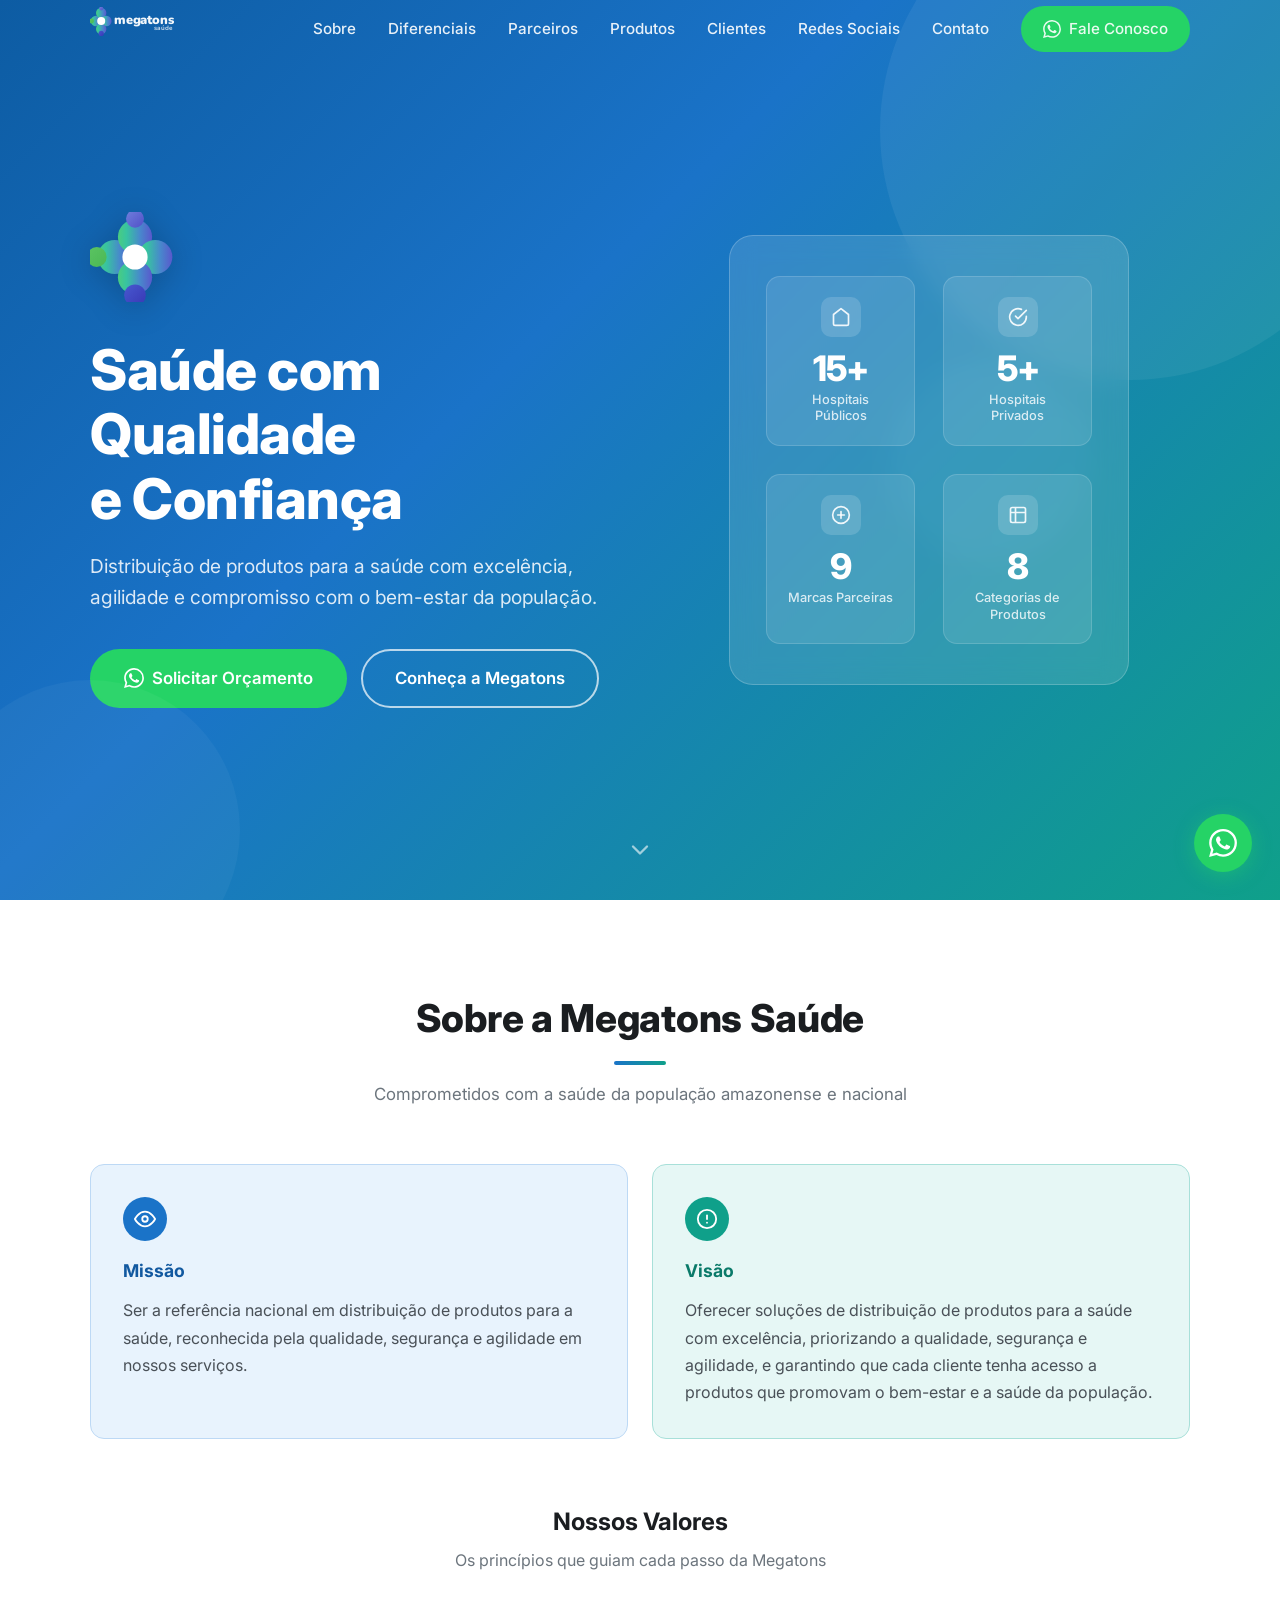
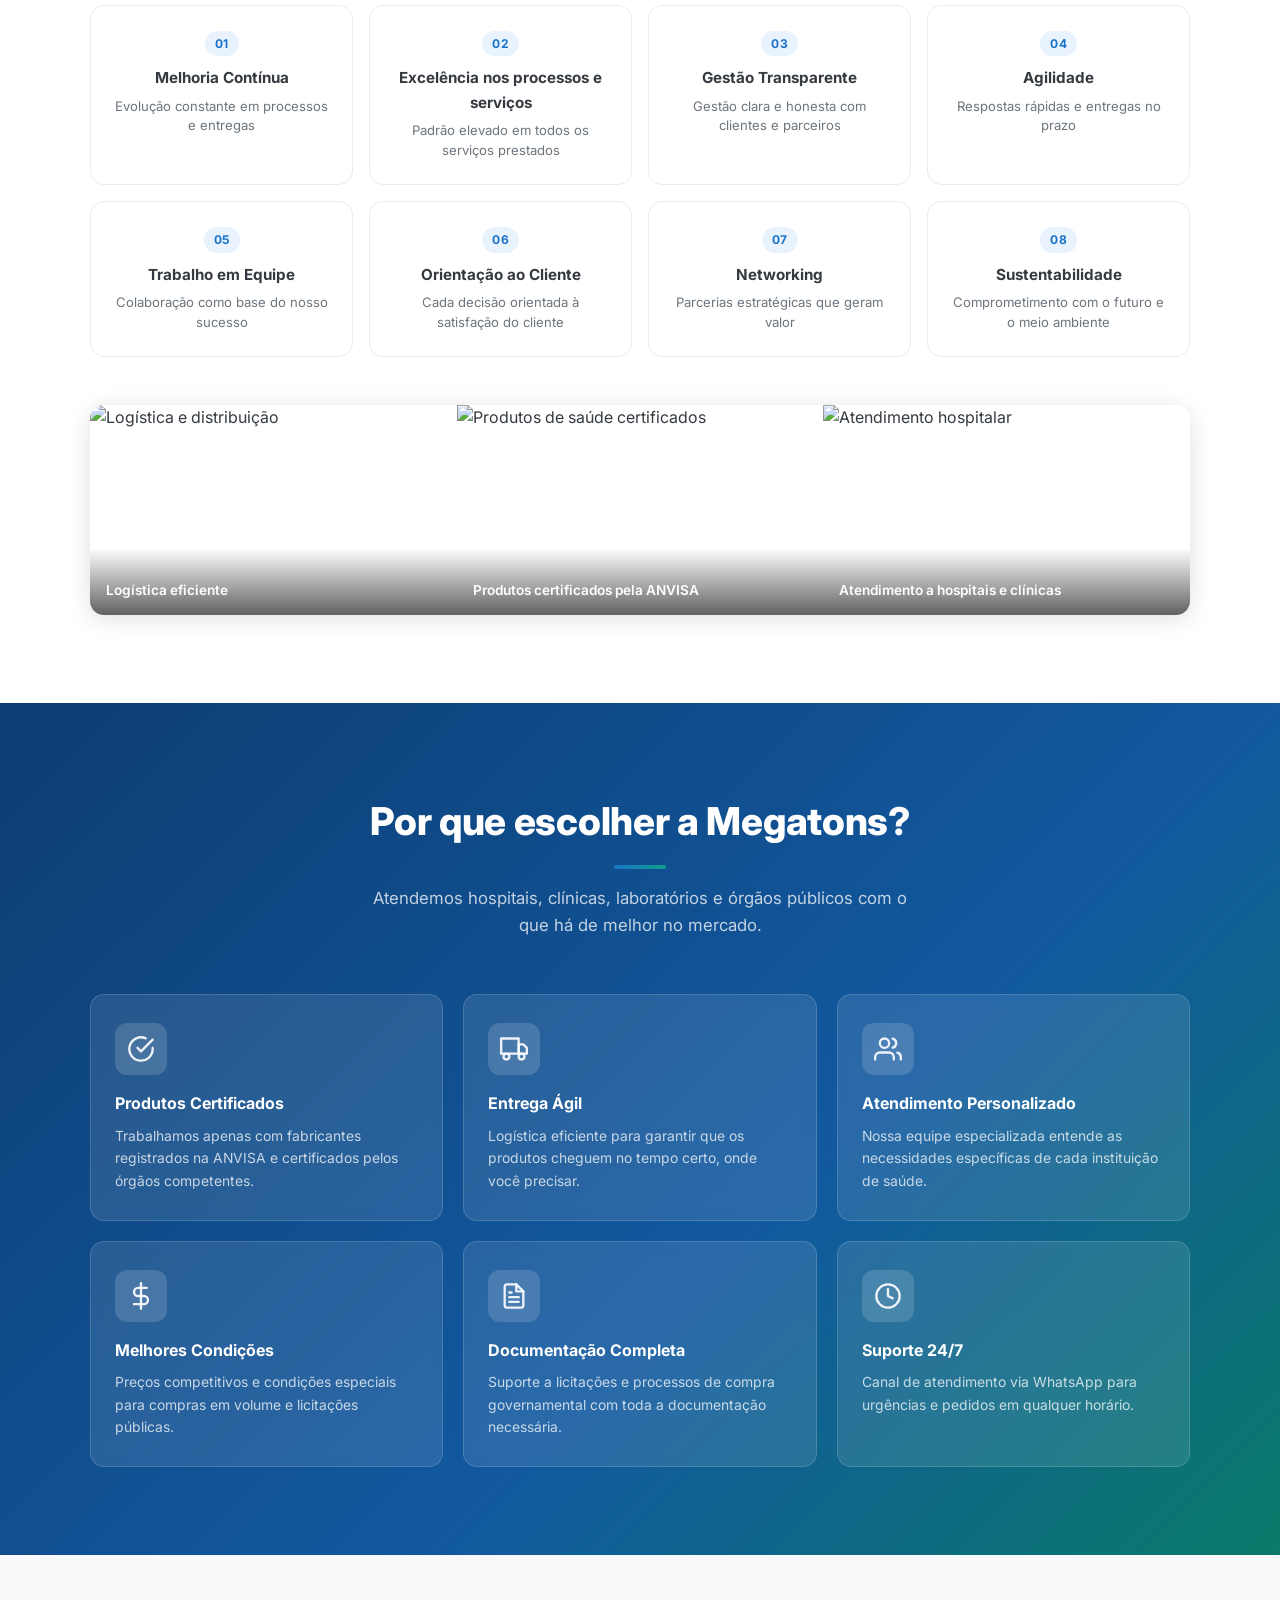
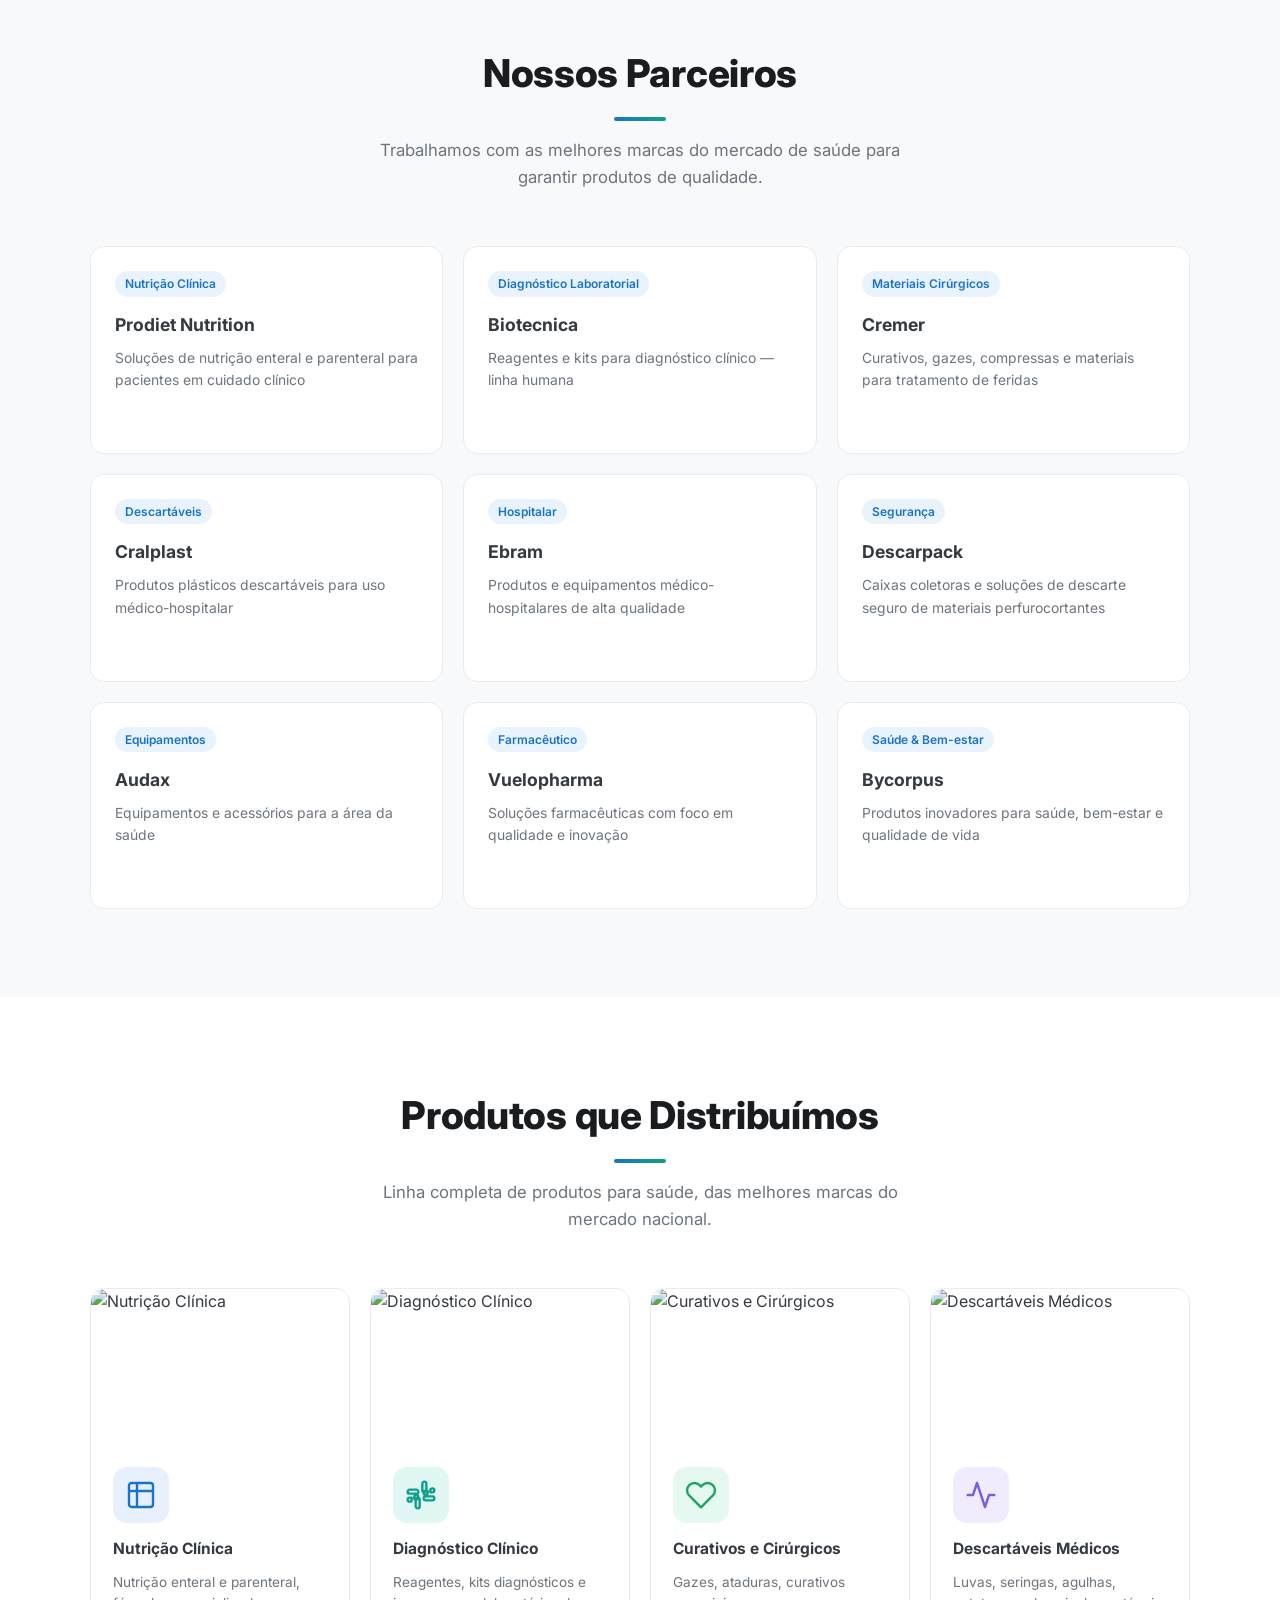
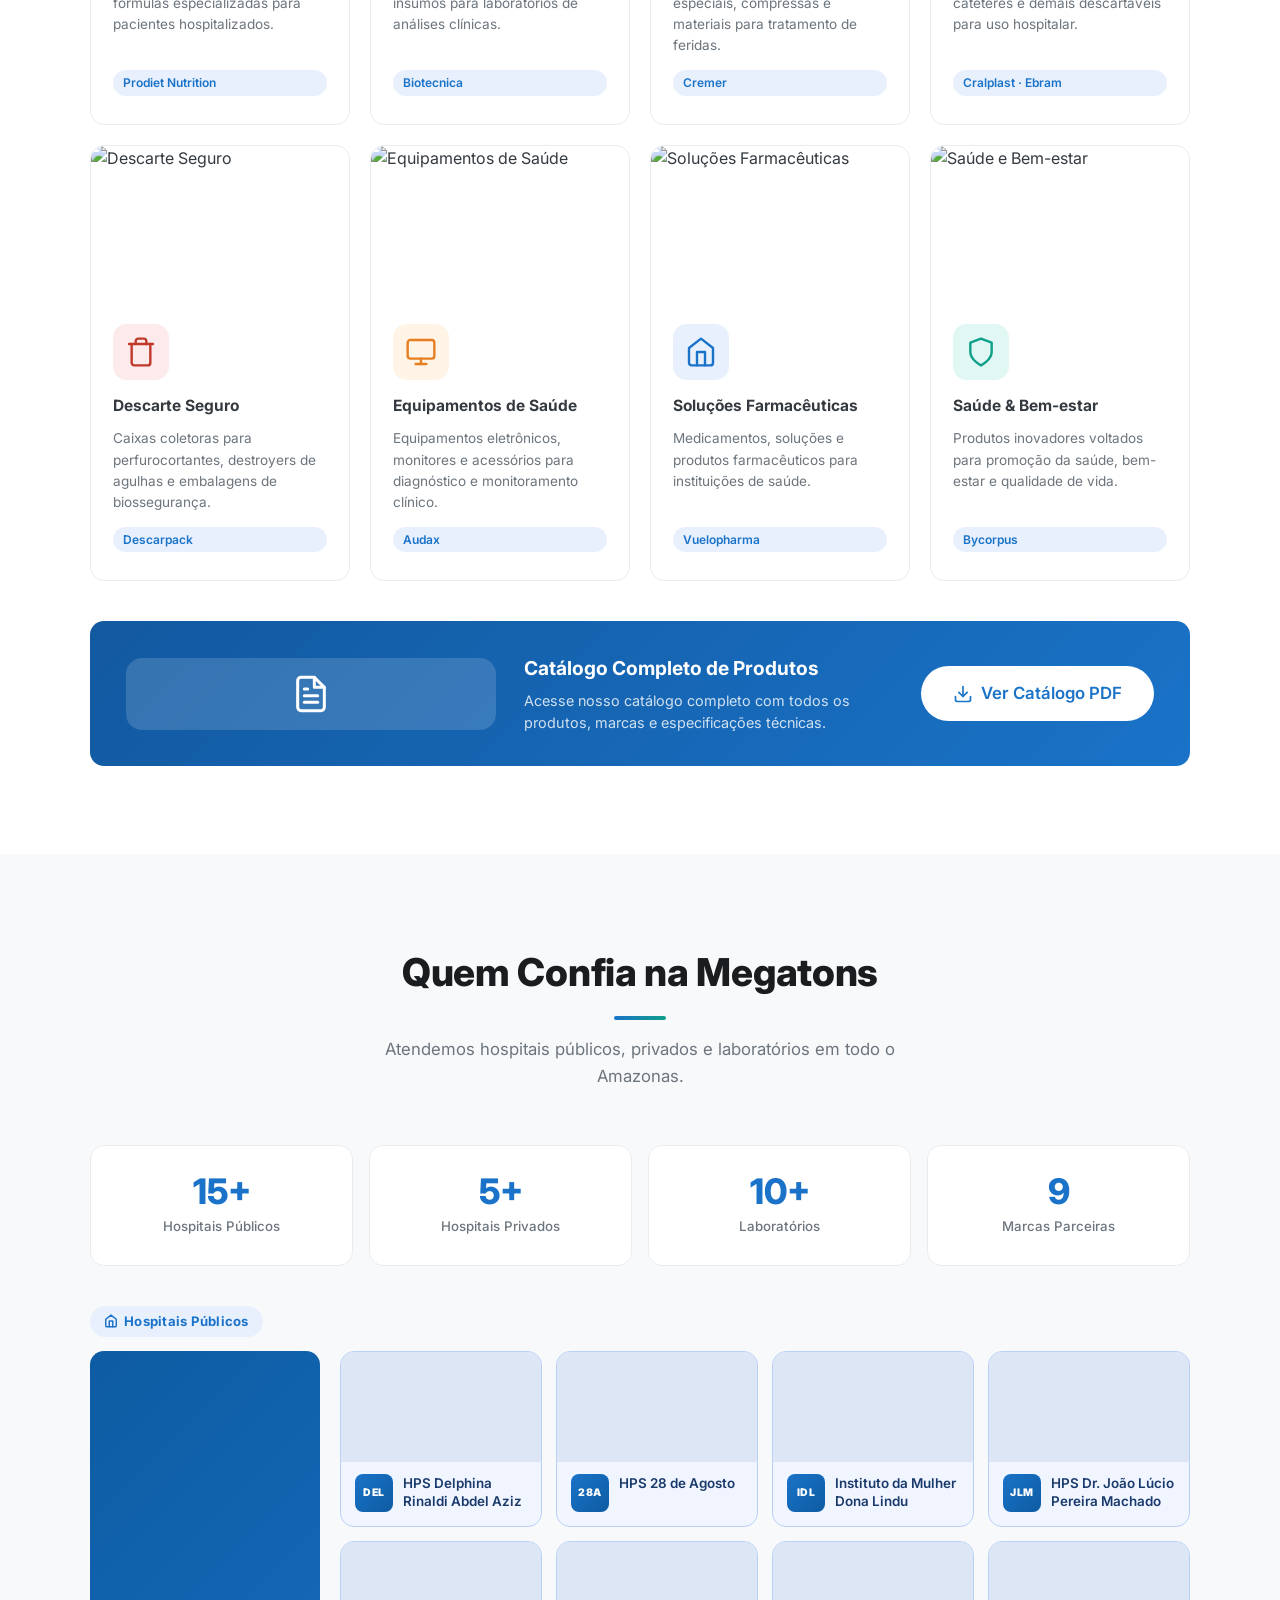
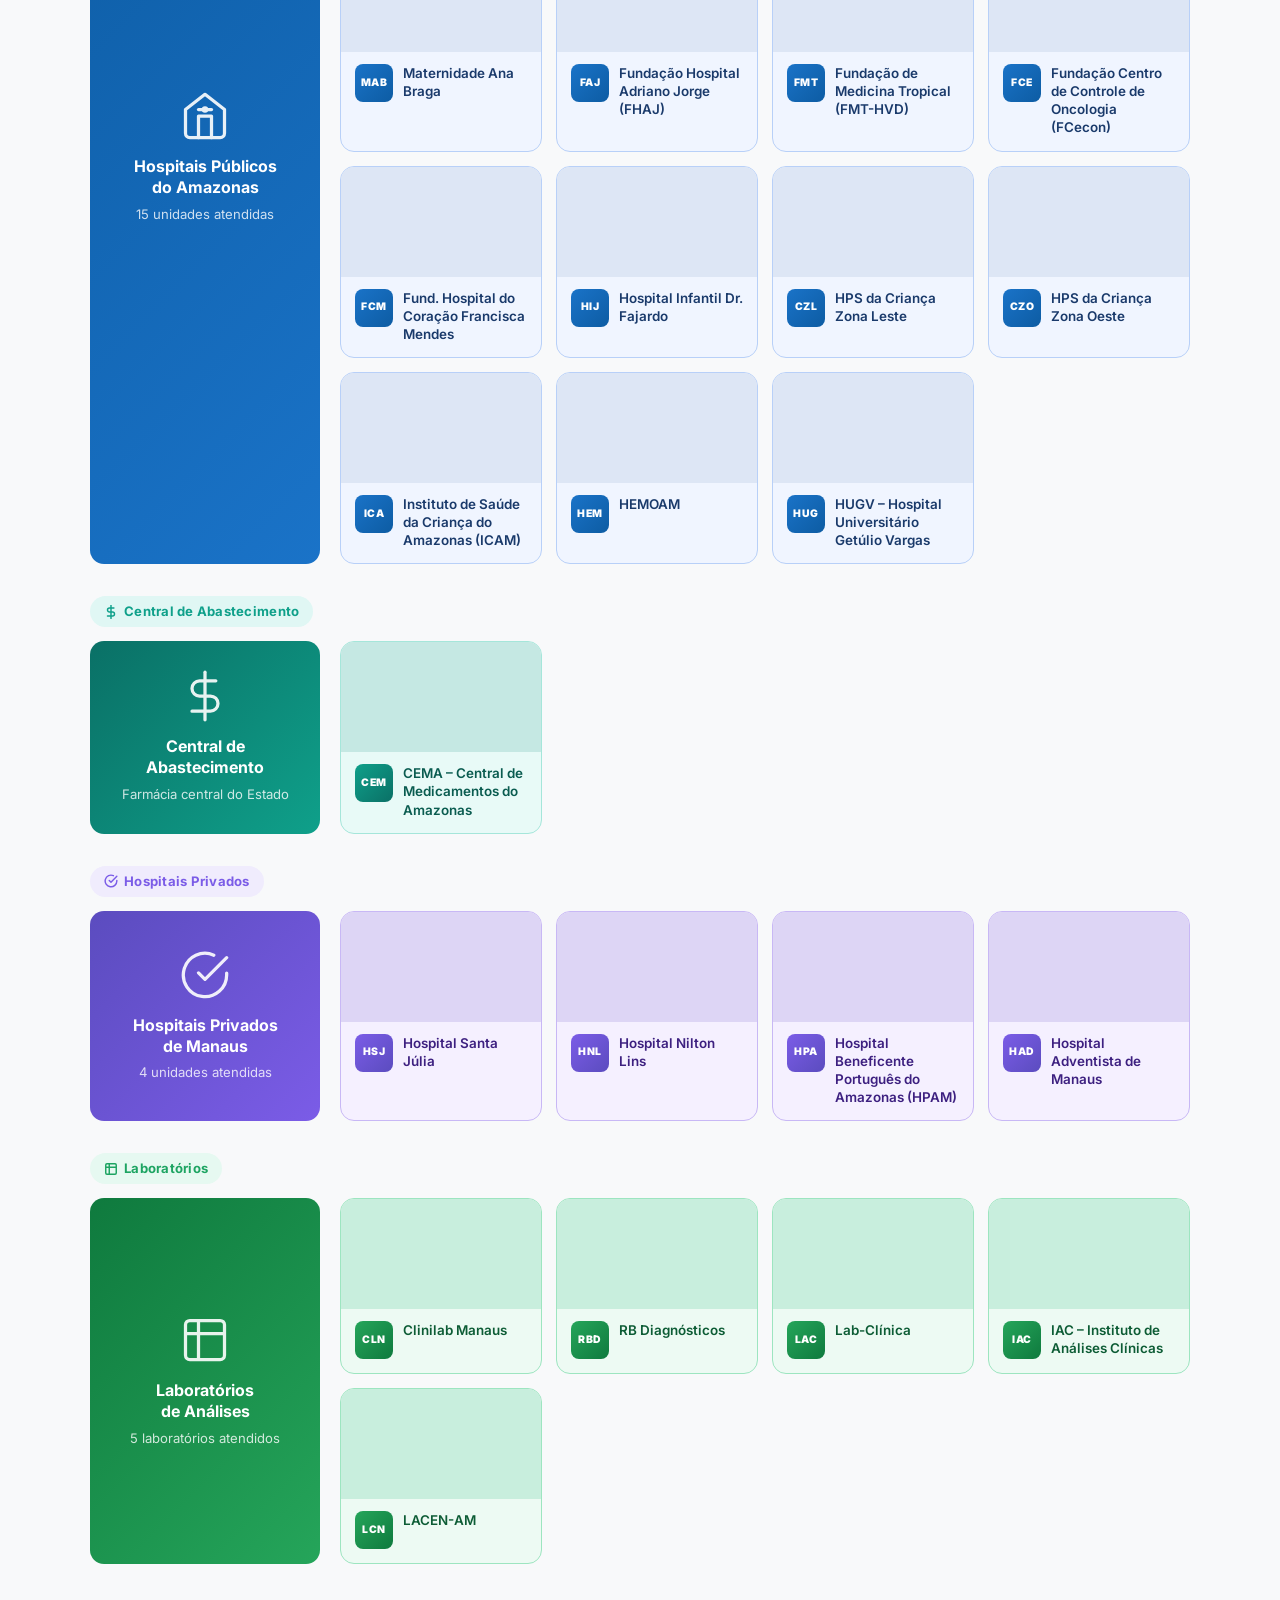
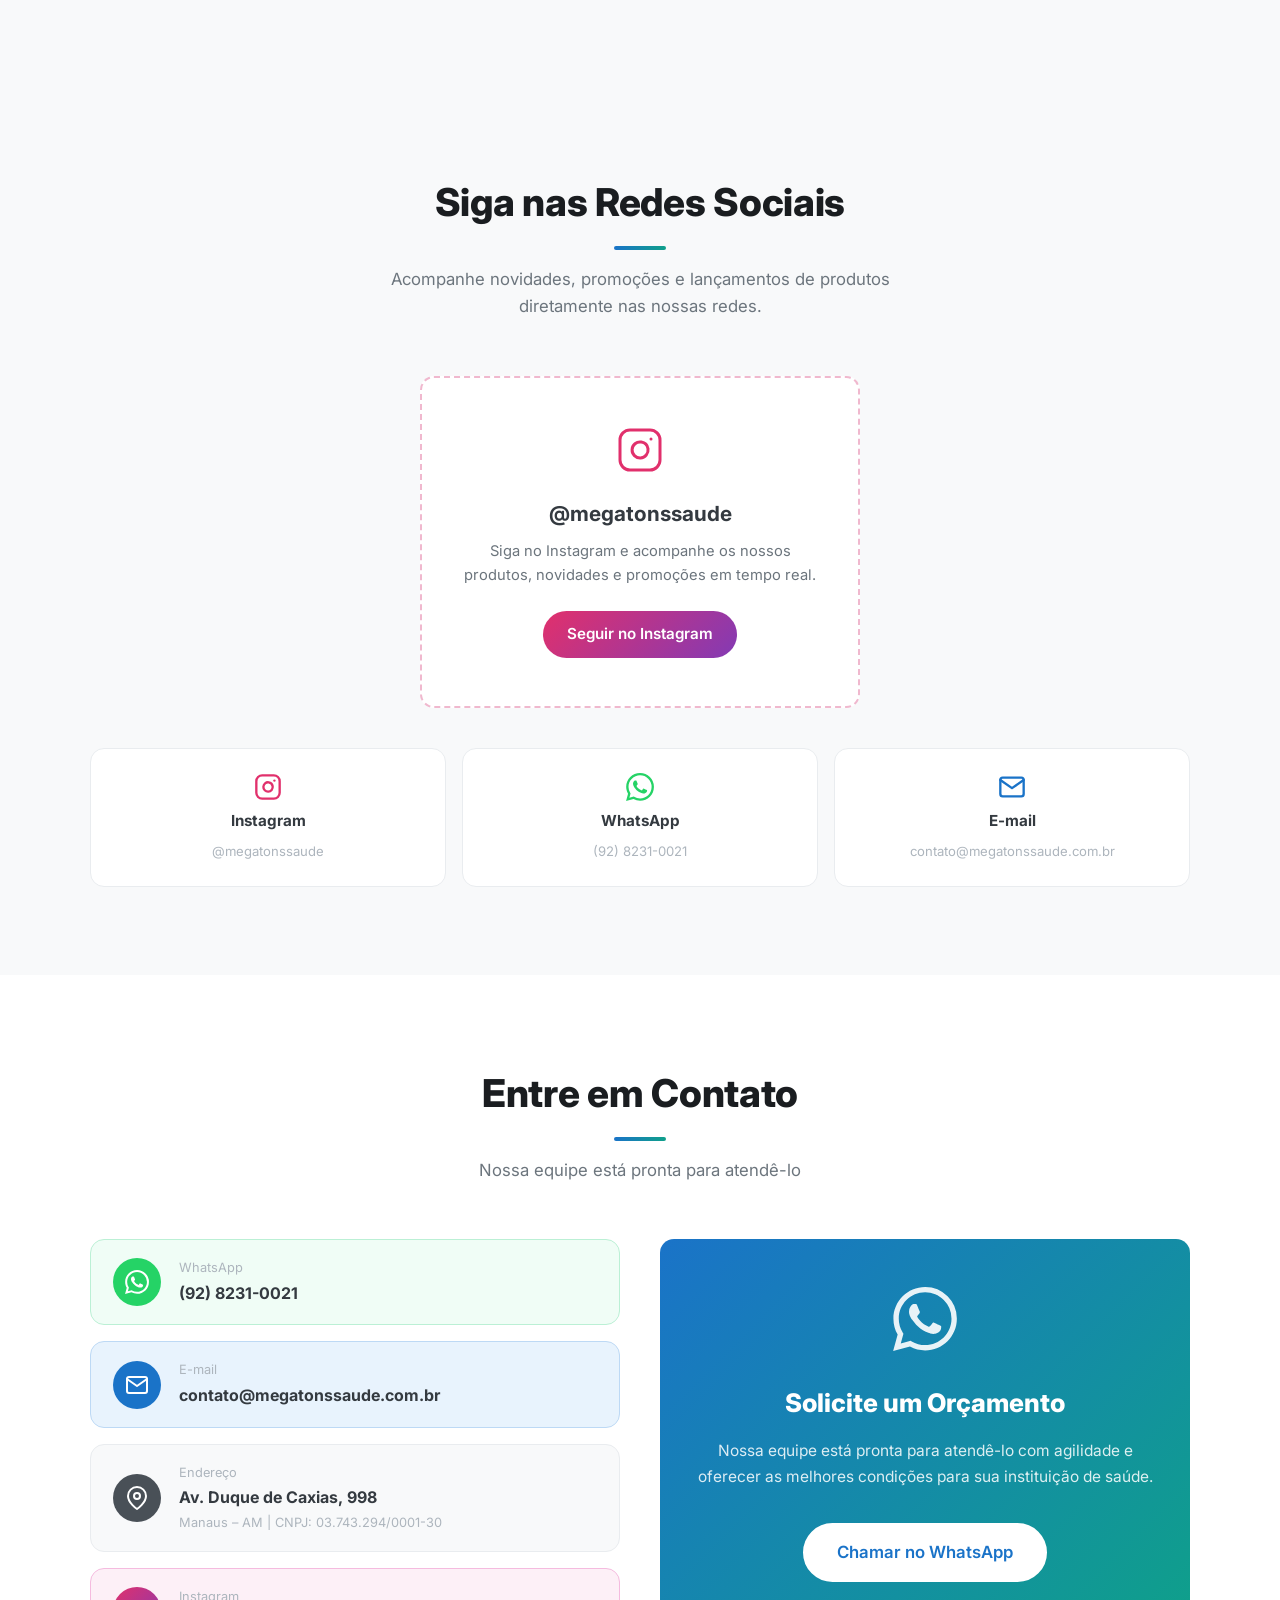
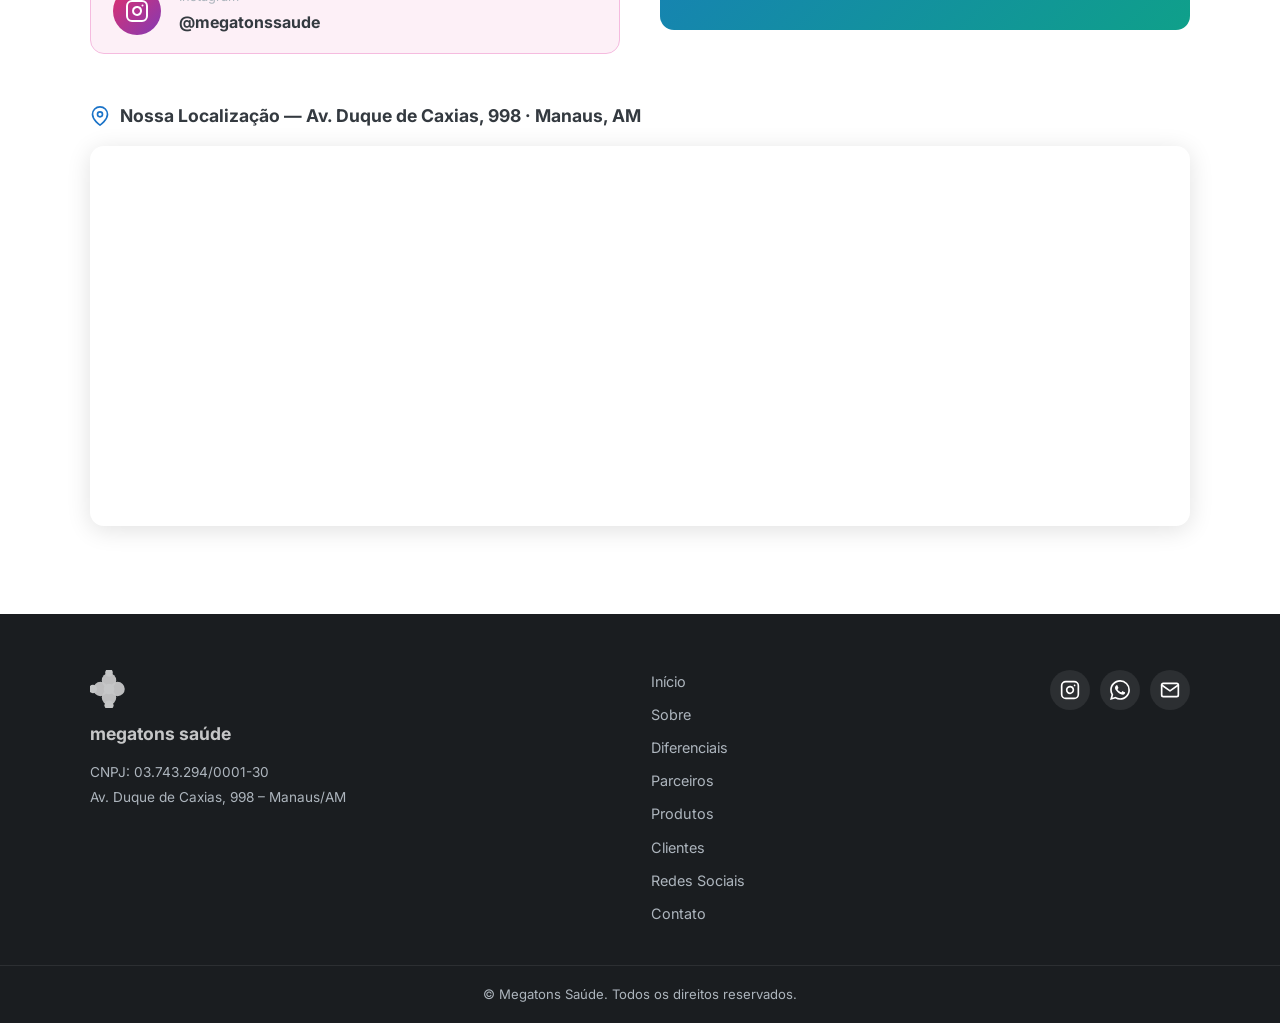
==== commit 4301eb52: "Add photo card structure for hospital clients" ====
--- a/index.html
+++ b/index.html
@@ -585,21 +585,66 @@
             <span class="clients-group__visual-count">15 unidades atendidas</span>
           </div>
           <div class="clients-grid">
-            <div class="client-card client-card--blue"><span class="client-card__avatar">DEL</span><span class="client-card__name">HPS Delphina Rinaldi Abdel Aziz</span></div>
-            <div class="client-card client-card--blue"><span class="client-card__avatar">28A</span><span class="client-card__name">HPS 28 de Agosto</span></div>
-            <div class="client-card client-card--blue"><span class="client-card__avatar">IDL</span><span class="client-card__name">Instituto da Mulher Dona Lindu</span></div>
-            <div class="client-card client-card--blue"><span class="client-card__avatar">JLM</span><span class="client-card__name">HPS Dr. João Lúcio Pereira Machado</span></div>
-            <div class="client-card client-card--blue"><span class="client-card__avatar">MAB</span><span class="client-card__name">Maternidade Ana Braga</span></div>
-            <div class="client-card client-card--blue"><span class="client-card__avatar">FAJ</span><span class="client-card__name">Fundação Hospital Adriano Jorge (FHAJ)</span></div>
-            <div class="client-card client-card--blue"><span class="client-card__avatar">FMT</span><span class="client-card__name">Fundação de Medicina Tropical (FMT-HVD)</span></div>
-            <div class="client-card client-card--blue"><span class="client-card__avatar">FCE</span><span class="client-card__name">Fundação Centro de Controle de Oncologia (FCecon)</span></div>
-            <div class="client-card client-card--blue"><span class="client-card__avatar">FCM</span><span class="client-card__name">Fund. Hospital do Coração Francisca Mendes</span></div>
-            <div class="client-card client-card--blue"><span class="client-card__avatar">HIJ</span><span class="client-card__name">Hospital Infantil Dr. Fajardo</span></div>
-            <div class="client-card client-card--blue"><span class="client-card__avatar">CZL</span><span class="client-card__name">HPS da Criança Zona Leste</span></div>
-            <div class="client-card client-card--blue"><span class="client-card__avatar">CZO</span><span class="client-card__name">HPS da Criança Zona Oeste</span></div>
-            <div class="client-card client-card--blue"><span class="client-card__avatar">ICA</span><span class="client-card__name">Instituto de Saúde da Criança do Amazonas (ICAM)</span></div>
-            <div class="client-card client-card--blue"><span class="client-card__avatar">HEM</span><span class="client-card__name">HEMOAM</span></div>
-            <div class="client-card client-card--blue"><span class="client-card__avatar">HUG</span><span class="client-card__name">HUGV – Hospital Universitário Getúlio Vargas</span></div>
+            <div class="client-card client-card--blue">
+              <div class="client-card__photo" style="background-image:url('assets/hospitais/delphina.jpg')"></div>
+              <div class="client-card__body"><span class="client-card__avatar">DEL</span><span class="client-card__name">HPS Delphina Rinaldi Abdel Aziz</span></div>
+            </div>
+            <div class="client-card client-card--blue">
+              <div class="client-card__photo" style="background-image:url('assets/hospitais/28agosto.jpg')"></div>
+              <div class="client-card__body"><span class="client-card__avatar">28A</span><span class="client-card__name">HPS 28 de Agosto</span></div>
+            </div>
+            <div class="client-card client-card--blue">
+              <div class="client-card__photo" style="background-image:url('assets/hospitais/donalindu.jpg')"></div>
+              <div class="client-card__body"><span class="client-card__avatar">IDL</span><span class="client-card__name">Instituto da Mulher Dona Lindu</span></div>
+            </div>
+            <div class="client-card client-card--blue">
+              <div class="client-card__photo" style="background-image:url('assets/hospitais/joaolucio.jpg')"></div>
+              <div class="client-card__body"><span class="client-card__avatar">JLM</span><span class="client-card__name">HPS Dr. João Lúcio Pereira Machado</span></div>
+            </div>
+            <div class="client-card client-card--blue">
+              <div class="client-card__photo"></div>
+              <div class="client-card__body"><span class="client-card__avatar">MAB</span><span class="client-card__name">Maternidade Ana Braga</span></div>
+            </div>
+            <div class="client-card client-card--blue">
+              <div class="client-card__photo"></div>
+              <div class="client-card__body"><span class="client-card__avatar">FAJ</span><span class="client-card__name">Fundação Hospital Adriano Jorge (FHAJ)</span></div>
+            </div>
+            <div class="client-card client-card--blue">
+              <div class="client-card__photo"></div>
+              <div class="client-card__body"><span class="client-card__avatar">FMT</span><span class="client-card__name">Fundação de Medicina Tropical (FMT-HVD)</span></div>
+            </div>
+            <div class="client-card client-card--blue">
+              <div class="client-card__photo"></div>
+              <div class="client-card__body"><span class="client-card__avatar">FCE</span><span class="client-card__name">Fundação Centro de Controle de Oncologia (FCecon)</span></div>
+            </div>
+            <div class="client-card client-card--blue">
+              <div class="client-card__photo"></div>
+              <div class="client-card__body"><span class="client-card__avatar">FCM</span><span class="client-card__name">Fund. Hospital do Coração Francisca Mendes</span></div>
+            </div>
+            <div class="client-card client-card--blue">
+              <div class="client-card__photo"></div>
+              <div class="client-card__body"><span class="client-card__avatar">HIJ</span><span class="client-card__name">Hospital Infantil Dr. Fajardo</span></div>
+            </div>
+            <div class="client-card client-card--blue">
+              <div class="client-card__photo"></div>
+              <div class="client-card__body"><span class="client-card__avatar">CZL</span><span class="client-card__name">HPS da Criança Zona Leste</span></div>
+            </div>
+            <div class="client-card client-card--blue">
+              <div class="client-card__photo"></div>
+              <div class="client-card__body"><span class="client-card__avatar">CZO</span><span class="client-card__name">HPS da Criança Zona Oeste</span></div>
+            </div>
+            <div class="client-card client-card--blue">
+              <div class="client-card__photo"></div>
+              <div class="client-card__body"><span class="client-card__avatar">ICA</span><span class="client-card__name">Instituto de Saúde da Criança do Amazonas (ICAM)</span></div>
+            </div>
+            <div class="client-card client-card--blue">
+              <div class="client-card__photo"></div>
+              <div class="client-card__body"><span class="client-card__avatar">HEM</span><span class="client-card__name">HEMOAM</span></div>
+            </div>
+            <div class="client-card client-card--blue">
+              <div class="client-card__photo"></div>
+              <div class="client-card__body"><span class="client-card__avatar">HUG</span><span class="client-card__name">HUGV – Hospital Universitário Getúlio Vargas</span></div>
+            </div>
           </div>
         </div>
       </div>
@@ -619,7 +664,10 @@
             <span class="clients-group__visual-count">Farmácia central do Estado</span>
           </div>
           <div class="clients-grid">
-            <div class="client-card client-card--teal"><span class="client-card__avatar">CEM</span><span class="client-card__name">CEMA – Central de Medicamentos do Amazonas</span></div>
+            <div class="client-card client-card--teal">
+              <div class="client-card__photo client-card__photo--teal"></div>
+              <div class="client-card__body"><span class="client-card__avatar">CEM</span><span class="client-card__name">CEMA – Central de Medicamentos do Amazonas</span></div>
+            </div>
           </div>
         </div>
       </div>
@@ -639,10 +687,22 @@
             <span class="clients-group__visual-count">4 unidades atendidas</span>
           </div>
           <div class="clients-grid">
-            <div class="client-card client-card--purple"><span class="client-card__avatar">HSJ</span><span class="client-card__name">Hospital Santa Júlia</span></div>
-            <div class="client-card client-card--purple"><span class="client-card__avatar">HNL</span><span class="client-card__name">Hospital Nilton Lins</span></div>
-            <div class="client-card client-card--purple"><span class="client-card__avatar">HPA</span><span class="client-card__name">Hospital Beneficente Português do Amazonas (HPAM)</span></div>
-            <div class="client-card client-card--purple"><span class="client-card__avatar">HAD</span><span class="client-card__name">Hospital Adventista de Manaus</span></div>
+            <div class="client-card client-card--purple">
+              <div class="client-card__photo client-card__photo--purple" style="background-image:url('assets/hospitais/santajulia.jpg')"></div>
+              <div class="client-card__body"><span class="client-card__avatar">HSJ</span><span class="client-card__name">Hospital Santa Júlia</span></div>
+            </div>
+            <div class="client-card client-card--purple">
+              <div class="client-card__photo client-card__photo--purple" style="background-image:url('assets/hospitais/niltonlins.jpg')"></div>
+              <div class="client-card__body"><span class="client-card__avatar">HNL</span><span class="client-card__name">Hospital Nilton Lins</span></div>
+            </div>
+            <div class="client-card client-card--purple">
+              <div class="client-card__photo client-card__photo--purple"></div>
+              <div class="client-card__body"><span class="client-card__avatar">HPA</span><span class="client-card__name">Hospital Beneficente Português do Amazonas (HPAM)</span></div>
+            </div>
+            <div class="client-card client-card--purple">
+              <div class="client-card__photo client-card__photo--purple"></div>
+              <div class="client-card__body"><span class="client-card__avatar">HAD</span><span class="client-card__name">Hospital Adventista de Manaus</span></div>
+            </div>
           </div>
         </div>
       </div>
@@ -662,11 +722,26 @@
             <span class="clients-group__visual-count">5 laboratórios atendidos</span>
           </div>
           <div class="clients-grid">
-            <div class="client-card client-card--green"><span class="client-card__avatar">CLN</span><span class="client-card__name">Clinilab Manaus</span></div>
-            <div class="client-card client-card--green"><span class="client-card__avatar">RBD</span><span class="client-card__name">RB Diagnósticos</span></div>
-            <div class="client-card client-card--green"><span class="client-card__avatar">LAC</span><span class="client-card__name">Lab-Clínica</span></div>
-            <div class="client-card client-card--green"><span class="client-card__avatar">IAC</span><span class="client-card__name">IAC – Instituto de Análises Clínicas</span></div>
-            <div class="client-card client-card--green"><span class="client-card__avatar">LCN</span><span class="client-card__name">LACEN-AM</span></div>
+            <div class="client-card client-card--green">
+              <div class="client-card__photo client-card__photo--green"></div>
+              <div class="client-card__body"><span class="client-card__avatar">CLN</span><span class="client-card__name">Clinilab Manaus</span></div>
+            </div>
+            <div class="client-card client-card--green">
+              <div class="client-card__photo client-card__photo--green"></div>
+              <div class="client-card__body"><span class="client-card__avatar">RBD</span><span class="client-card__name">RB Diagnósticos</span></div>
+            </div>
+            <div class="client-card client-card--green">
+              <div class="client-card__photo client-card__photo--green"></div>
+              <div class="client-card__body"><span class="client-card__avatar">LAC</span><span class="client-card__name">Lab-Clínica</span></div>
+            </div>
+            <div class="client-card client-card--green">
+              <div class="client-card__photo client-card__photo--green"></div>
+              <div class="client-card__body"><span class="client-card__avatar">IAC</span><span class="client-card__name">IAC – Instituto de Análises Clínicas</span></div>
+            </div>
+            <div class="client-card client-card--green">
+              <div class="client-card__photo client-card__photo--green"></div>
+              <div class="client-card__body"><span class="client-card__avatar">LCN</span><span class="client-card__name">LACEN-AM</span></div>
+            </div>
           </div>
         </div>
       </div>
--- a/styles.css
+++ b/styles.css
@@ -985,7 +985,7 @@
 
 .client-card {
   border-radius: 14px;
-  padding: 18px 16px 16px;
+  padding: 0;
   font-size: .84rem;
   font-weight: 500;
   line-height: 1.4;
@@ -993,33 +993,48 @@
   display: flex;
   flex-direction: column;
   align-items: flex-start;
-  gap: 10px;
+  gap: 0;
   transition: transform .18s, box-shadow .18s;
   cursor: default;
   position: relative;
   overflow: hidden;
 }
-.client-card::after {
-  content: '';
-  position: absolute;
-  bottom: -16px; right: -16px;
-  width: 64px; height: 64px;
-  border-radius: 50%;
-  opacity: 0.07;
-  background: currentColor;
-}
 .client-card:hover {
   transform: translateY(-3px);
-  box-shadow: 0 10px 28px rgba(0,0,0,0.10);
+  box-shadow: 0 10px 28px rgba(0,0,0,0.12);
+}
+
+/* Photo thumbnail at top of card */
+.client-card__photo {
+  width: 100%;
+  height: 110px;
+  background-size: cover;
+  background-position: center;
+  background-color: #dde6f5;
+  flex-shrink: 0;
+  position: relative;
+}
+.client-card__photo--teal  { background-color: #c5e8e3; }
+.client-card__photo--purple{ background-color: #ddd5f5; }
+.client-card__photo--green { background-color: #c8eedd; }
+
+/* Card body (avatar + name) */
+.client-card__body {
+  display: flex;
+  align-items: flex-start;
+  gap: 10px;
+  padding: 12px 14px 14px;
+  width: 100%;
+  box-sizing: border-box;
 }
 
 .client-card__avatar {
   display: inline-flex;
   align-items: center;
   justify-content: center;
-  width: 44px; height: 44px;
-  border-radius: 10px;
-  font-size: .7rem;
+  width: 38px; height: 38px;
+  border-radius: 8px;
+  font-size: .65rem;
   font-weight: 900;
   letter-spacing: .04em;
   color: white;
